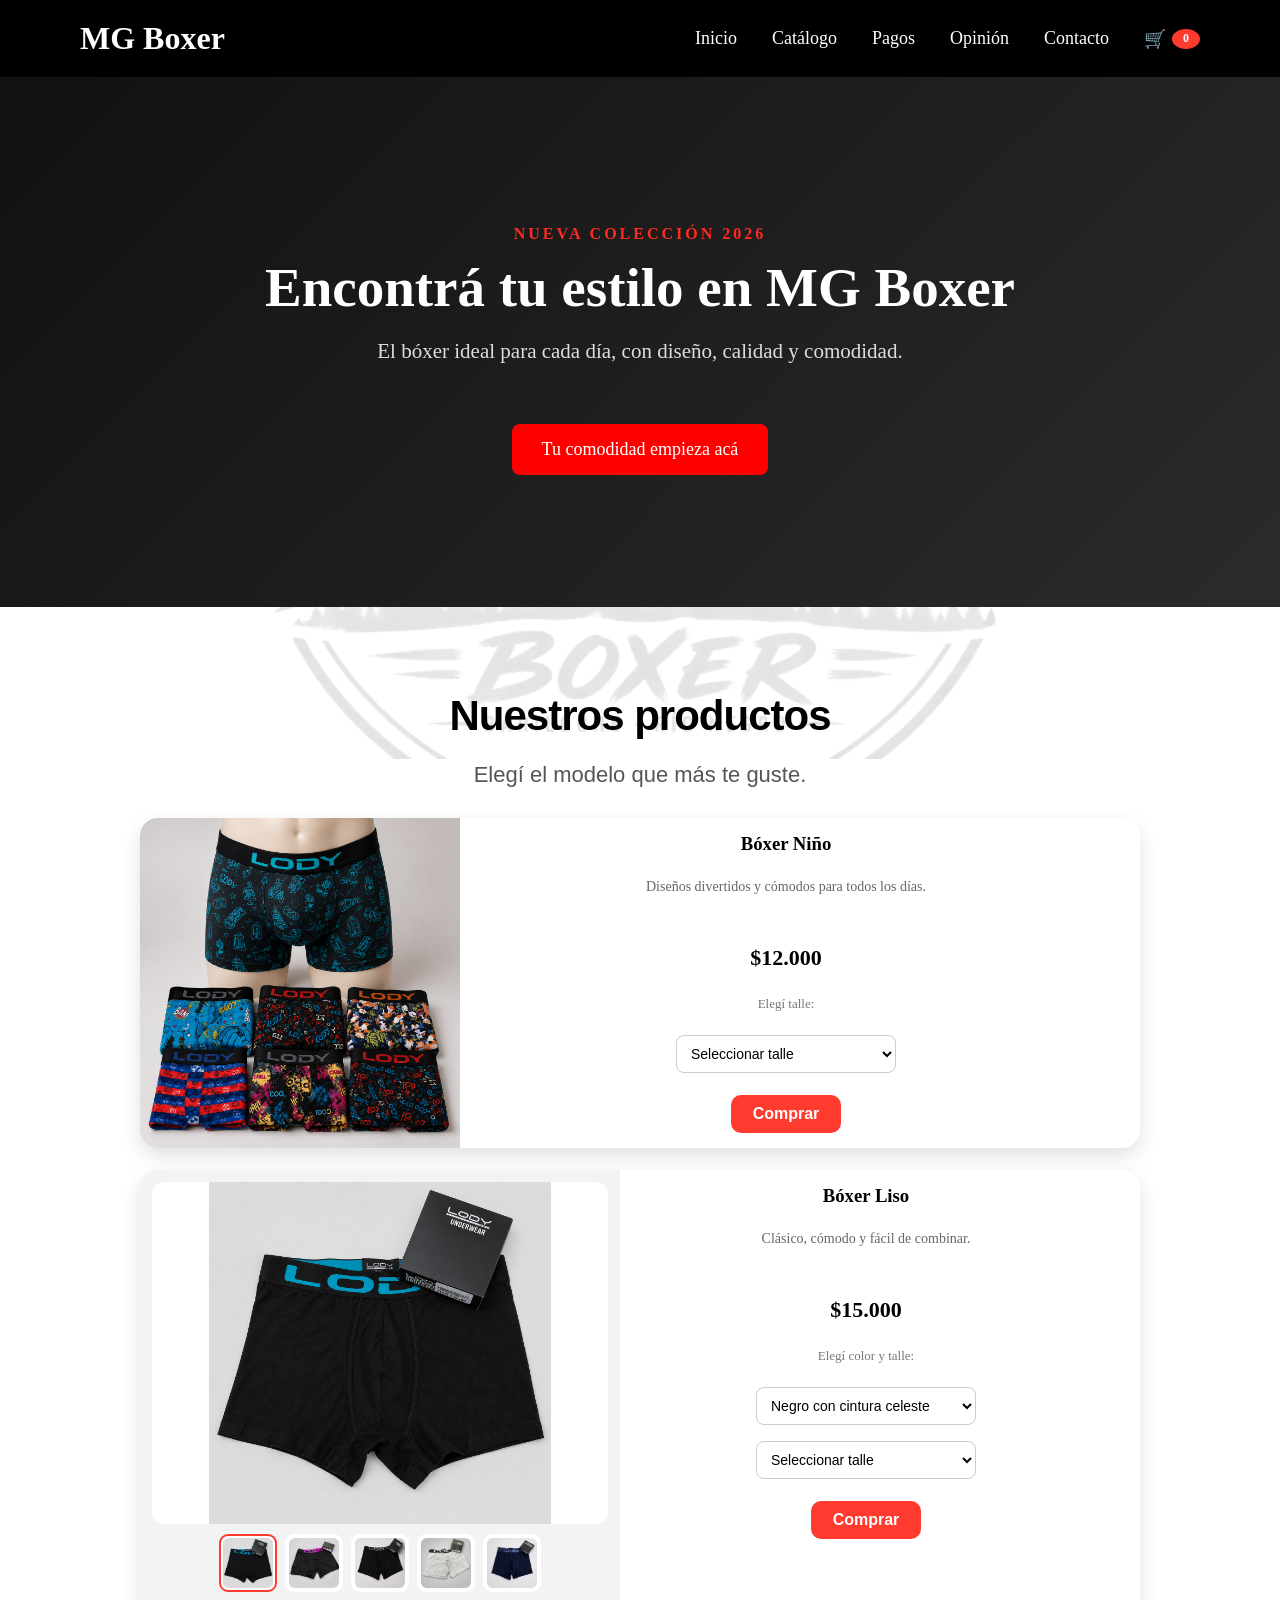
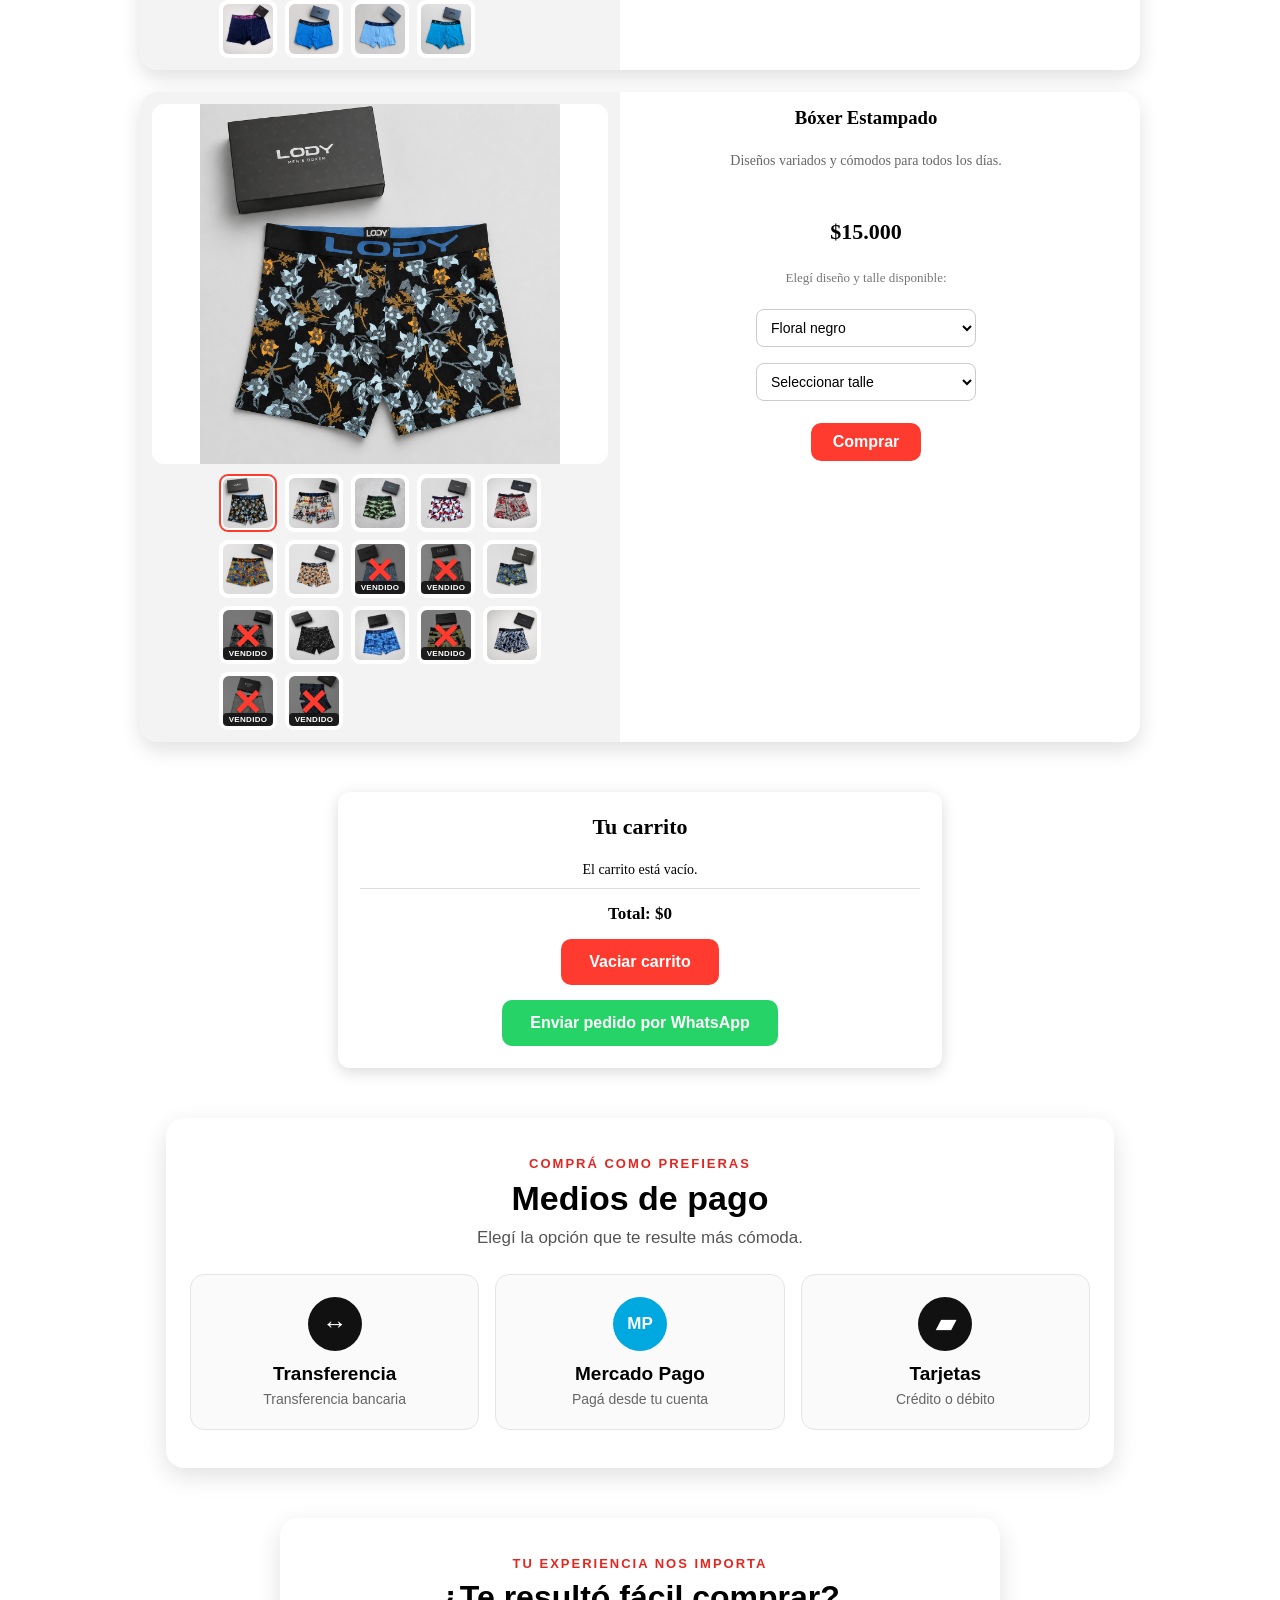
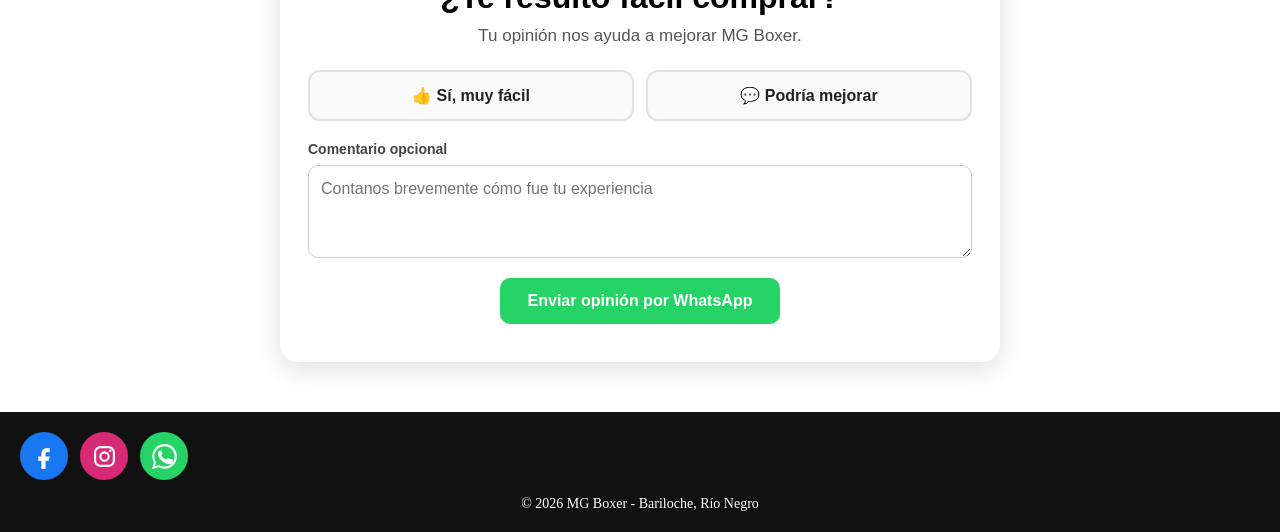
==== index.html @ 8a87666e "Mejora el carrito de compras" ====
<!DOCTYPE html>
<html lang="es">

<head>
    <meta charset="UTF-8">
    <meta name="viewport" content="width=device-width, initial-scale=1.0">
    <title>MG Boxer | Bóxers Lody en Bariloche</title>
    <meta name="description" content="Comprá bóxers Lody para hombre y niño en MG Boxer, Bariloche. Modelos lisos y estampados, talles variados y pedidos por WhatsApp.">
    <meta name="robots" content="index, follow">
    <link rel="canonical" href="https://pelusero1003.github.io/mg-boxer/">

    <meta property="og:locale" content="es_AR">
    <meta property="og:type" content="website">
    <meta property="og:title" content="MG Boxer | Bóxers Lody en Bariloche">
    <meta property="og:description" content="Bóxers Lody para hombre y niño. Modelos lisos y estampados, talles variados y pedidos por WhatsApp.">
    <meta property="og:url" content="https://pelusero1003.github.io/mg-boxer/">
    <meta property="og:image" content="https://pelusero1003.github.io/mg-boxer/imagenes/Adulto/catalogo/liso/boxer-liso-negro-celeste.png">
    <meta property="og:site_name" content="MG Boxer">

    <meta name="twitter:card" content="summary_large_image">
    <meta name="twitter:title" content="MG Boxer | Bóxers Lody en Bariloche">
    <meta name="twitter:description" content="Bóxers Lody para hombre y niño. Modelos lisos y estampados, talles variados y pedidos por WhatsApp.">
    <meta name="twitter:image" content="https://pelusero1003.github.io/mg-boxer/imagenes/Adulto/catalogo/liso/boxer-liso-negro-celeste.png">

    <script type="application/ld+json">
    {
        "@context": "https://schema.org",
        "@type": "OnlineStore",
        "name": "MG Boxer",
        "url": "https://pelusero1003.github.io/mg-boxer/",
        "description": "Venta de bóxers Lody para hombre y niño en Bariloche.",
        "image": "https://pelusero1003.github.io/mg-boxer/imagenes/Adulto/catalogo/liso/boxer-liso-negro-celeste.png",
        "telephone": "+54 294 432-2149",
        "areaServed": {
            "@type": "City",
            "name": "San Carlos de Bariloche"
        },
        "sameAs": [
            "https://www.facebook.com/profile.php?id=61555936224606",
            "https://www.instagram.com/estiloparatodosss/"
        ]
    }
    </script>
    <link rel="stylesheet" href="style.css?v=20260919-2">
</head>

<body>

    <header>

        <div class="logo">
            MG Boxer
        </div>

        <nav>
            <a href="#inicio">Inicio</a>
            <a href="#catalogo">Catálogo</a>
            <a href="#medios-pago">Pagos</a>
            <a href="#opinion">Opinión</a>
            <a href="#contacto">Contacto</a>

            <a href="#carrito" class="carrito-menu">
                🛒 <span id="contador">0</span>
            </a>
        </nav>

    </header>


    <!-- INICIO -->

    <section class="hero" id="inicio">

        <div class="hero-contenido">

            <p class="hero-etiqueta">
                NUEVA COLECCIÓN 2026
            </p>

            <h1>
                Encontrá tu estilo en MG Boxer
            </h1>

            <p class="hero-texto">
                El bóxer ideal para cada día, con diseño, calidad y comodidad.
            </p>

            <a class="boton-principal" href="#catalogo">
                Tu comodidad empieza acá
            </a>

        </div>

    </section>


    <!-- CATÁLOGO -->

    <section class="catalogo" id="catalogo">

    <h2>Nuestros productos</h2>

    <p class="catalogo-texto">
        Elegí el modelo que más te guste.
    </p>

    <div class="productos">


        <!-- BÓXER NIÑO -->

        <div class="card">

            <img
                src="imagenes/Niño/Talle 12/niño.png.png"
                alt="Bóxer Niño Lody"
            >

            <h3>Bóxer Niño</h3>

            <p class="descripcion">
                Diseños divertidos y cómodos para todos los días.
            </p>

            <p class="precio">$12.000</p>

            <p class="talles">Elegí talle:</p>                       
            

            <select id="talle-nino">
                <option value="">Seleccionar talle</option>
                <option value="12">12</option>
                <option value="14">14</option>
                <option value="16">16</option>
            </select>

            <button
                onclick="agregarProductoConTalle(
                    'Bóxer Niño',
                    12000,
                    'nino'
                )"
            >
                Comprar
            </button>

        </div>


        <!-- BÓXER LISO -->

        <div class="card card-liso">

            <div class="galeria-producto">
                <div class="miniaturas" id="miniaturas-liso">
                    <button type="button" class="miniatura activa" data-color="Negro con cintura celeste" onclick="seleccionarColorLiso('Negro con cintura celeste')">
                        <img src="imagenes/Adulto/catalogo/liso/boxer-liso-negro-celeste.png" alt="Negro con cintura celeste">
                    </button>
                    <button type="button" class="miniatura" data-color="Negro con cintura fucsia" onclick="seleccionarColorLiso('Negro con cintura fucsia')">
                        <img src="imagenes/Adulto/catalogo/liso/liso-negro-cintura-fucsia.png" alt="Negro con cintura fucsia">
                    </button>
                    <button type="button" class="miniatura" data-color="Negro con cintura gris" onclick="seleccionarColorLiso('Negro con cintura gris')">
                        <img src="imagenes/Adulto/catalogo/liso/liso-negro-cintura-gris.png" alt="Negro con cintura gris">
                    </button>
                    <button type="button" class="miniatura" data-color="Gris claro" onclick="seleccionarColorLiso('Gris claro')">
                        <img src="imagenes/Adulto/catalogo/liso/liso-gris-claro.png" alt="Gris claro">
                    </button>
                    <button type="button" class="miniatura" data-color="Azul marino" onclick="seleccionarColorLiso('Azul marino')">
                        <img src="imagenes/Adulto/catalogo/liso/liso-azul-marino.png" alt="Azul marino">
                    </button>
                    <button type="button" class="miniatura" data-color="Azul marino con cintura fucsia" onclick="seleccionarColorLiso('Azul marino con cintura fucsia')">
                        <img src="imagenes/Adulto/catalogo/liso/liso-azul-marino-cintura-fucsia.png" alt="Azul marino con cintura fucsia">
                    </button>
                    <button type="button" class="miniatura" data-color="Azul intenso" onclick="seleccionarColorLiso('Azul intenso')">
                        <img src="imagenes/Adulto/catalogo/liso/liso-azul-intenso.png" alt="Azul intenso">
                    </button>
                    <button type="button" class="miniatura" data-color="Celeste" onclick="seleccionarColorLiso('Celeste')">
                        <img src="imagenes/Adulto/catalogo/liso/liso-celeste.png" alt="Celeste">
                    </button>
                    <button type="button" class="miniatura" data-color="Turquesa" onclick="seleccionarColorLiso('Turquesa')">
                        <img src="imagenes/Adulto/catalogo/liso/liso-turquesa.png" alt="Turquesa">
                    </button>
                </div>

                <img
                    id="imagen-liso"
                    class="imagen-principal"
                    src="imagenes/Adulto/catalogo/liso/boxer-liso-negro-celeste.png"
                    alt="Bóxer liso negro con cintura celeste"
                >
            </div>

            <h3>Bóxer Liso</h3>

            <p class="descripcion">
                Clásico, cómodo y fácil de combinar.
            </p>

            <p class="precio">$15.000</p>

            <p class="talles">Elegí color y talle:</p>

            <select id="color-liso" onchange="cambiarColorLiso()">
                <option value="Negro con cintura celeste">Negro con cintura celeste</option>
                <option value="Negro con cintura fucsia">Negro con cintura fucsia</option>
                <option value="Negro con cintura gris">Negro con cintura gris</option>
                <option value="Gris claro">Gris claro</option>
                <option value="Azul marino">Azul marino</option>
                <option value="Azul marino con cintura fucsia">Azul marino con cintura fucsia</option>
                <option value="Azul intenso">Azul intenso</option>
                <option value="Celeste">Celeste</option>
                <option value="Turquesa">Turquesa</option>
            </select>

            <select id="talle-liso">
                <option value="">Seleccionar talle</option>
                <option value="S">S</option>
                <option value="M">M</option>
                <option value="L">L</option>
                <option value="XL">XL</option>
                <option value="XXL">XXL</option>
</select>

            <button
                onclick="agregarProductoLiso()"
            >
                Comprar
            </button>

        </div>


        <!-- BÓXER ESTAMPADO -->

        <div class="card card-liso card-estampado">

            <div class="galeria-producto">
                <div class="miniaturas" id="miniaturas-estampado"></div>

                <img
                    id="imagen-estampado"
                    class="imagen-principal"
                    src="imagenes/Adulto/catalogo/estampados/01-floral-negro.png"
                    alt="Bóxer estampado floral negro"
                >
            </div>

            <h3>Bóxer Estampado</h3>

            <p class="descripcion">
                Diseños variados y cómodos para todos los días.
            </p>

            <p class="precio">$15.000</p>

            <p class="talles">Elegí diseño y talle disponible:</p>

            <select id="diseno-estampado" onchange="cambiarDisenoEstampado()">
            </select>

            <select id="talle-estampado">
                <option value="">Seleccionar talle</option>
            </select>

            <p id="estado-estampado" class="estado-diseno" aria-live="polite"></p>

            <button
                id="boton-estampado"
                onclick="agregarProductoEstampado()"
            >
                Comprar
            </button>

        </div>


    </div>

</section>


    <!-- CARRITO -->

    <section class="carrito" id="carrito">

        <h2>Tu carrito</h2>

        <div id="lista-carrito">
            <p>El carrito está vacío.</p>
        </div>

        <h3>
            Total: $<span id="total">0</span>
        </h3>

        <button onclick="vaciarCarrito()">
            Vaciar carrito
        </button>

        <button
            class="btn-pedido"
            onclick="enviarWhatsApp()"
        >
            Enviar pedido por WhatsApp
        </button>

    </section>


    <!-- MEDIOS DE PAGO -->

    <section class="medios-pago" id="medios-pago">
        <p class="medios-pago-etiqueta">COMPRÁ COMO PREFIERAS</p>
        <h2>Medios de pago</h2>
        <p class="medios-pago-texto">Elegí la opción que te resulte más cómoda.</p>

        <div class="opciones-pago">
            <div class="opcion-pago">
                <span class="pago-icono" aria-hidden="true">↔</span>
                <h3>Transferencia</h3>
                <p>Transferencia bancaria</p>
            </div>

            <div class="opcion-pago">
                <span class="pago-icono pago-icono-mp" aria-hidden="true">MP</span>
                <h3>Mercado Pago</h3>
                <p>Pagá desde tu cuenta</p>
            </div>

            <div class="opcion-pago">
                <span class="pago-icono" aria-hidden="true">▰</span>
                <h3>Tarjetas</h3>
                <p>Crédito o débito</p>
            </div>
        </div>
    </section>


    <!-- OPINIÓN -->

    <section class="opinion" id="opinion">
        <p class="opinion-etiqueta">TU EXPERIENCIA NOS IMPORTA</p>
        <h2>¿Te resultó fácil comprar?</h2>
        <p class="opinion-texto">Tu opinión nos ayuda a mejorar MG Boxer.</p>

        <div class="opinion-opciones" role="radiogroup" aria-label="¿Te resultó fácil comprar?">
            <label>
                <input type="radio" name="experiencia" value="Sí, muy fácil">
                <span>👍 Sí, muy fácil</span>
            </label>
            <label>
                <input type="radio" name="experiencia" value="Podría mejorar">
                <span>💬 Podría mejorar</span>
            </label>
        </div>

        <label class="opinion-comentario" for="comentario-opinion">Comentario opcional</label>
        <textarea id="comentario-opinion" rows="3" maxlength="300" placeholder="Contanos brevemente cómo fue tu experiencia"></textarea>
        <button class="btn-opinion" onclick="enviarOpinion()">Enviar opinión por WhatsApp</button>
    </section>


    <!-- CONTACTO -->

    <footer id="contacto">

        <div class="redes-sociales">
            <a
                class="red-social facebook"
                href="https://www.facebook.com/profile.php?id=61555936224606"
                target="_blank"
                rel="noopener noreferrer"
            >
                <svg viewBox="0 0 24 24" aria-hidden="true">
                    <path d="M14 8h3V4h-3c-3 0-5 2-5 5v3H6v4h3v8h4v-8h3l1-4h-4V9c0-.7.3-1 1-1z"/>
                </svg>
                <span class="texto-oculto">Facebook</span>
            </a>

            <a
                class="red-social instagram"
                href="https://www.instagram.com/estiloparatodosss/"
                target="_blank"
                rel="noopener noreferrer"
            >
                <svg viewBox="0 0 24 24" aria-hidden="true">
                    <rect x="3" y="3" width="18" height="18" rx="5" ry="5" fill="none" stroke="currentColor" stroke-width="2"/>
                    <circle cx="12" cy="12" r="4" fill="none" stroke="currentColor" stroke-width="2"/>
                    <circle cx="17.5" cy="6.5" r="1.2"/>
                </svg>
                <span class="texto-oculto">Instagram</span>
            </a>

            <a
                class="red-social whatsapp-red"
                href="https://wa.me/542944322149?text=Hola%20quiero%20consultar%20por%20los%20boxers"
                target="_blank"
                rel="noopener noreferrer"
            >
                <svg viewBox="0 0 24 24" aria-hidden="true">
                    <path d="M20.5 3.5A11.8 11.8 0 0 0 12.1 0C5.6 0 .3 5.3.3 11.8c0 2.1.5 4.1 1.6 5.9L0 24l6.5-1.7a12 12 0 0 0 5.6 1.4c6.5 0 11.8-5.3 11.8-11.8 0-3.2-1.2-6.1-3.4-8.4zm-8.4 18.2c-1.8 0-3.6-.5-5.1-1.4l-.4-.2-3.8 1 1-3.7-.2-.4a9.8 9.8 0 1 1 8.5 4.7zm5.4-7.3c-.3-.1-1.7-.8-2-1-.3-.1-.5-.1-.7.2l-.9 1.1c-.2.2-.4.2-.7.1-1.8-.9-3-1.6-4.2-3.7-.3-.5.3-.5.9-1.7.1-.2 0-.4 0-.6l-.9-2c-.2-.5-.5-.4-.7-.4h-.6c-.2 0-.6.1-.9.4-.3.3-1.2 1.2-1.2 2.9s1.2 3.3 1.4 3.5c.2.2 2.4 3.7 5.9 5.2 2.2.9 3.1 1 4.2.8 1.3-.2 2.4-1 2.7-2 .3-1 .3-1.8.2-2-.1-.2-.3-.3-.6-.4z"/>
                </svg>
                <span class="texto-oculto">WhatsApp</span>
            </a>
        </div>

        <p>
            © 2026 MG Boxer - Bariloche, Río Negro
        </p>

    </footer>


    <div id="aviso" class="aviso" role="status" aria-live="polite">
        <span id="aviso-texto"></span>
        <a href="#carrito">Ver carrito</a>
    </div>


<script src="script.js?v=20260919-2"></script>

</body>

</html>
---- style.css ----
body {
    margin: 0;
    background-image: url("img-fondo.png");
    background-repeat: no-repeat;
    background-position: center;
    background-size: 1100px auto;
    background-attachment: fixed;
}

html{
    scroll-behavior:smooth;
}


/* HEADER */

header{
    background:#000;
    color:white;
    display:flex;
    justify-content:space-between;
    align-items:center;
    padding:20px 80px;
    position:sticky;
    top:0;
    z-index:999;
}

.logo{
    font-size:32px;
    font-weight:bold;
}

nav{
    display:flex;
    gap:35px;
    align-items:center;
}

nav a{
    color:white;
    text-decoration:none;
    font-size:18px;
    transition:.3s;
}

nav a:hover{
    color:red;
}


/* CARRITO DEL MENÚ */

.carrito-menu{
    display:flex;
    align-items:center;
    gap:6px;
}

.carrito-menu #contador{
    background:#ff3b30;
    color:white;
    min-width:20px;
    height:20px;
    padding:0 4px;
    border-radius:50%;
    display:inline-flex;
    align-items:center;
    justify-content:center;
    font-size:12px;
    font-weight:bold;
}


/* HERO */

.hero{
    min-height:450px;
    display:flex;
    justify-content:center;
    align-items:center;
    text-align:center;
    padding:40px 20px;
    background:linear-gradient(135deg, #111, #2b2b2b);
    color:white;
}

.hero-contenido{
    max-width:800px;
}

.hero-etiqueta{
    color:#ff2b20;
    font-size:16px;
    font-weight:bold;
    letter-spacing:3px;
    margin-bottom:15px;
}

.hero h1{
    font-size:55px;
    line-height:1.1;
    margin:0 0 20px;
}

.hero-texto{
    font-size:21px;
    margin-bottom:30px;
    color:#dddddd;
}

.boton-principal{
    display:inline-block;
    background:red;
    color:white;
    text-decoration:none;
    padding:15px 30px;
    border-radius:8px;
    font-size:18px;
    margin-top:30px;
    transition:.3s;
}

.boton-principal:hover{
    transform:scale(1.05);
    background:#c90000;
}


/* BOTONES GENERALES */

button{
    background:#ff3b30;
    color:white;
    border:none;
    padding:14px 28px;
    border-radius:10px;
    cursor:pointer;
    font-size:16px;
    font-weight:bold;
    transition:.3s;
}

button:hover{
    background:#d6281f;
    transform:scale(1.05);
}


/* CATÁLOGO */

.catalogo{
    padding:50px 20px 20px;
    text-align:center;
}

.catalogo h2{
    font-size:42px;
    font-family:"Segoe UI", Arial, sans-serif;
    font-weight:800;
    letter-spacing:-1px;
    margin-bottom:10px;
}

.catalogo-texto{
    font-size:22px;
    font-family:"Segoe UI", Arial, sans-serif;
    font-weight:400;
    color:#555;
    margin-bottom:10px;
}

.productos{
    display:flex;
    flex-direction:column;
    align-items:flex-start;
    gap:22px;
    max-width:1000px;
    margin:0 auto;
    padding: 20px 40px 10px;
}


/* TARJETAS */

.card{
    width:100%;
    background:white;
    border-radius:18px;
    overflow:hidden;
    text-align:center;
    box-shadow:0 8px 20px rgba(0,0,0,.12);
    transition:.35s;
    display:grid;
    grid-template-columns:320px 1fr;
    align-items:center;
    box-sizing:border-box;
    padding:0 28px 0 0;
}

.card:hover{
    transform:translateX(8px);
    box-shadow:0 15px 30px rgba(0,0,0,.25);
}

.card img{
    width:100%;
    height:100%;
    min-height:330px;
    object-fit:cover;
    object-position:center;
    display:block;
    grid-row:1 / span 7;
    transform:none;
}

.card-liso{
    grid-template-columns:480px 1fr;
}

.galeria-producto{
    height:500px;
    display:flex;
    flex-direction:column;
    gap:10px;
    padding:12px;
    box-sizing:border-box;
    background:#f3f3f3;
    grid-row:1 / span 8;
}

.card .imagen-principal{
    width:100%;
    height:370px;
    min-height:0;
    object-fit:contain;
    border-radius:12px;
    background:white;
    grid-row:auto;
    order:1;
}

.miniaturas{
    display:grid;
    grid-template-columns:repeat(5, 58px);
    justify-content:center;
    gap:8px;
    overflow:visible;
    padding:0;
    order:2;
}

.card-estampado .galeria-producto{
    height:650px;
}

.card .miniatura{
    width:58px;
    height:58px;
    min-width:58px;
    margin:0;
    padding:2px;
    border:2px solid transparent;
    border-radius:9px;
    background:white;
    overflow:hidden;
    transform:none;
    position:relative;
}

.card .miniatura:hover,
.card .miniatura.activa{
    border-color:#ff3b30;
    transform:none;
}

.card .miniatura img{
    width:100%;
    height:100%;
    min-height:0;
    object-fit:cover;
    border-radius:6px;
    grid-row:auto;
}

.card .miniatura-agotada img{
    filter:grayscale(.35) brightness(.55);
}

.card .miniatura-agotada::before{
    content:"×";
    position:absolute;
    inset:0;
    z-index:2;
    display:flex;
    align-items:center;
    justify-content:center;
    color:#ff3b30;
    font-family:Arial, sans-serif;
    font-size:46px;
    font-weight:900;
    line-height:1;
    text-shadow:0 1px 2px rgba(0,0,0,.35);
}

.card .miniatura-agotada::after{
    content:"VENDIDO";
    position:absolute;
    z-index:3;
    left:2px;
    right:2px;
    bottom:2px;
    padding:2px 1px;
    border-radius:4px;
    background:rgba(17,17,17,.88);
    color:white;
    font-family:"Segoe UI", Arial, sans-serif;
    font-size:8px;
    font-weight:800;
    letter-spacing:.3px;
}

.card h3{
    margin:15px 10px 10px;
}

.descripcion{
    font-size:14px;
    color:#666;
    padding:0 15px;
    min-height:40px;
}

.precio{
    font-size:22px;
    font-weight:bold;
    margin:12px 0;
}

.talles{
    font-size:13px;
    color:#777;
    margin-bottom:15px;
}


/* SELECTORES */

.card select{
    display:block;
    width:90%;
    max-width:220px;
    margin:8px auto;
    padding:9px 10px;
    border:1px solid #ccc;
    border-radius:8px;
    background:white;
    font-size:14px;
    cursor:pointer;
}

.card button{
    display:block;
    margin:14px auto 5px;
    padding:10px 22px;
}


/* CARRITO */

.carrito{
    width:280px;
    max-width:85%;
    margin:20px auto 50px;
    padding:22px;
    background:white;
    border-radius:12px;
    box-shadow:0 4px 15px rgba(0,0,0,.15);
    text-align:center;
}

.carrito h2{
    font-size:22px;
    margin:0 0 12px;
}

.carrito h3{
    font-size:17px;
    margin:15px 0;
}

#lista-carrito p{
    font-size:14px;
    border-bottom:1px solid #ddd;
    padding:10px 8px;
    margin:0;
}

.btn-pedido{
    display:block;
    margin:15px auto 0;
    background:#25D366;
    color:white;
}

.btn-pedido:hover{
    background:#1ebe5d;
}

.carrito{
    width:560px;
}

.fila-carrito{
    display:flex;
    justify-content:space-between;
    align-items:center;
    gap:18px;
    padding:14px 4px;
    border-bottom:1px solid #e3e3e3;
    text-align:left;
}

.producto-carrito-info{
    display:flex;
    flex:1;
    flex-direction:column;
    gap:4px;
    min-width:0;
    font-size:13px;
    color:#555;
}

.producto-carrito-info strong{
    color:#111;
    font-size:15px;
}

.subtotal-carrito{
    color:#111;
    font-weight:800;
}

.controles-carrito{
    display:flex;
    align-items:center;
    gap:7px;
    flex:none;
}

.controles-carrito .boton-cantidad{
    width:32px;
    height:32px;
    margin:0;
    padding:0;
    border-radius:50%;
    font-size:18px;
}

.numero-cantidad{
    min-width:22px;
    text-align:center;
}

.controles-carrito .boton-eliminar{
    margin:0 0 0 5px;
    padding:7px 10px;
    background:#f1f1f1;
    color:#b51f19;
    font-size:12px;
}

.controles-carrito .boton-eliminar:hover{
    background:#ffe5e3;
}


/* AVISO AL AGREGAR */

.aviso{
    position:fixed;
    left:50%;
    bottom:24px;
    transform:translate(-50%, 30px);
    z-index:1000;
    display:flex;
    align-items:center;
    gap:16px;
    max-width:90%;
    padding:12px 18px;
    border-radius:10px;
    background:#111;
    color:white;
    box-shadow:0 8px 24px rgba(0,0,0,.35);
    opacity:0;
    pointer-events:none;
    transition:opacity .25s, transform .25s;
}

.aviso.visible{
    opacity:1;
    transform:translate(-50%, 0);
    pointer-events:auto;
}

.aviso a{
    color:#ff6b61;
    font-weight:bold;
    text-decoration:none;
    white-space:nowrap;
}

.carrito-menu #contador.salto{
    animation:salto .4s;
}

@keyframes salto{
    40%{ transform:scale(1.5); }
}

@media (prefers-reduced-motion: reduce){
    .aviso,
    .carrito-menu #contador.salto{
        transition:none;
        animation:none;
    }
}

.estado-diseno{
    display:none;
    width:90%;
    max-width:270px;
    margin:10px auto 0;
    color:#7a5600;
    font-family:"Segoe UI", Arial, sans-serif;
    font-size:14px;
    font-weight:700;
}

.estado-diseno.visible{
    display:block;
}

.card .btn-encargo{
    border:2px solid #c79300;
    background:white;
    color:#9a7000;
}

.card .btn-encargo:hover{
    background:#fff7d6;
    color:#765500;
}


/* MEDIOS DE PAGO */

.medios-pago{
    max-width:900px;
    margin:20px auto 50px;
    padding:38px 24px;
    text-align:center;
    background:white;
    border-radius:18px;
    box-shadow:0 8px 24px rgba(0,0,0,.12);
}

.medios-pago-etiqueta{
    margin:0 0 8px;
    color:#e32620;
    font-family:"Segoe UI", Arial, sans-serif;
    font-size:13px;
    font-weight:800;
    letter-spacing:2px;
}

.medios-pago h2{
    margin:0;
    font-family:"Segoe UI", Arial, sans-serif;
    font-size:34px;
}

.medios-pago-texto{
    margin:10px 0 26px;
    color:#555;
    font-family:"Segoe UI", Arial, sans-serif;
    font-size:17px;
}

.opciones-pago{
    display:grid;
    grid-template-columns:repeat(3, 1fr);
    gap:16px;
}

.opcion-pago{
    padding:22px 14px;
    border:1px solid #e5e5e5;
    border-radius:14px;
    background:#fafafa;
}

.pago-icono{
    width:54px;
    height:54px;
    margin:0 auto 12px;
    display:flex;
    align-items:center;
    justify-content:center;
    border-radius:50%;
    background:#111;
    color:white;
    font-family:"Segoe UI", Arial, sans-serif;
    font-size:25px;
    font-weight:800;
}

.pago-icono-mp{
    background:#00a8e0;
    font-size:17px;
}

.opcion-pago h3{
    margin:0 0 6px;
    font-family:"Segoe UI", Arial, sans-serif;
    font-size:19px;
}

.opcion-pago p{
    margin:0;
    color:#666;
    font-family:"Segoe UI", Arial, sans-serif;
    font-size:14px;
}


/* OPINIÓN */

.opinion{
    max-width:720px;
    margin:20px auto 50px;
    padding:38px 28px;
    box-sizing:border-box;
    text-align:center;
    background:white;
    border-radius:18px;
    box-shadow:0 8px 24px rgba(0,0,0,.12);
}

.opinion-etiqueta{
    margin:0 0 8px;
    color:#e32620;
    font-family:"Segoe UI", Arial, sans-serif;
    font-size:13px;
    font-weight:800;
    letter-spacing:2px;
}

.opinion h2{
    margin:0;
    font-family:"Segoe UI", Arial, sans-serif;
    font-size:32px;
}

.opinion-texto{
    margin:10px 0 24px;
    color:#555;
    font-family:"Segoe UI", Arial, sans-serif;
    font-size:17px;
}

.opinion-opciones{
    display:grid;
    grid-template-columns:1fr 1fr;
    gap:12px;
    margin-bottom:20px;
}

.opinion-opciones label{
    cursor:pointer;
}

.opinion-opciones input{
    position:absolute;
    opacity:0;
    pointer-events:none;
}

.opinion-opciones span{
    display:block;
    padding:14px 12px;
    border:2px solid #e2e2e2;
    border-radius:12px;
    background:#fafafa;
    color:#222;
    font-family:"Segoe UI", Arial, sans-serif;
    font-size:16px;
    font-weight:700;
    transition:.2s;
}

.opinion-opciones input:focus-visible + span,
.opinion-opciones input:checked + span{
    border-color:#ff3b30;
    background:#fff1f0;
    color:#b71c1c;
}

.opinion-comentario{
    display:block;
    margin-bottom:8px;
    text-align:left;
    color:#444;
    font-family:"Segoe UI", Arial, sans-serif;
    font-size:14px;
    font-weight:700;
}

.opinion textarea{
    width:100%;
    padding:12px;
    box-sizing:border-box;
    resize:vertical;
    border:1px solid #ccc;
    border-radius:10px;
    font:16px/1.4 "Segoe UI", Arial, sans-serif;
}

.btn-opinion{
    margin-top:16px;
    background:#25D366;
}

.btn-opinion:hover{
    background:#1ebe5d;
}


/* FOOTER */

footer{
    background:#111;
    color:white;
    text-align:center;
    padding:20px;
    margin-top:30px;
}

.redes-sociales{
    display:flex;
    justify-content:flex-start;
    gap:12px;
    margin-bottom:16px;
}

.red-social{
    width:48px;
    height:48px;
    display:inline-flex;
    align-items:center;
    justify-content:center;
    border-radius:50%;
    color:white;
    text-decoration:none;
    transition:.3s;
}

.red-social svg{
    width:25px;
    height:25px;
    fill:currentColor;
}

.red-social:hover{
    transform:translateY(-3px);
}

.facebook{
    background:#1877f2;
}

.instagram{
    background:#d62976;
}

.whatsapp-red{
    background:#25D366;
}

.texto-oculto{
    position:absolute;
    width:1px;
    height:1px;
    padding:0;
    margin:-1px;
    overflow:hidden;
    clip:rect(0, 0, 0, 0);
    white-space:nowrap;
    border:0;
}

footer p{
    margin:0;
    font-size:14px;
}


/* CELULAR */

@media(max-width:700px){

    header{
        padding:15px 20px;
        flex-direction:column;
        gap:15px;
    }

    .logo{
        font-size:28px;
    }

    nav{
        gap:15px;
        flex-wrap:wrap;
        justify-content:center;
    }

    nav a{
        font-size:14px;
    }

    .hero{
        min-height:380px;
    }

    .hero h1{
        font-size:38px;
    }

    .hero-texto{
        font-size:18px;
    }

    .productos{
        padding:25px 15px;
        align-items:center;
    }

    .card{
        width:100%;
        max-width:300px;
        display:block;
        padding:0 0 18px;
    }

    .card:hover{
        transform:translateY(-6px);
    }

    .card img{
        height:280px;
        min-height:0;
    }

    .galeria-producto{
        height:auto;
        padding:10px;
    }

    .card-estampado .galeria-producto{
        height:auto;
    }

    .card .imagen-principal{
        height:260px;
    }

    .miniaturas{
        grid-template-columns:repeat(5, 45px);
        gap:6px;
    }

    .card .miniatura{
        width:43px;
        height:43px;
        min-width:43px;
    }

    .card .miniatura img{
        height:100%;
    }

    .medios-pago{
        max-width:82%;
        padding:30px 20px;
    }

    .opciones-pago{
        grid-template-columns:1fr;
    }

    .opinion{
        max-width:88%;
        padding:30px 20px;
    }

    .opinion-opciones{
        grid-template-columns:1fr;
    }

    .carrito{
        width:auto;
        max-width:82%;
    }

    .fila-carrito{
        align-items:flex-start;
        flex-direction:column;
    }

    .controles-carrito{
        width:100%;
        justify-content:flex-end;
    }
}
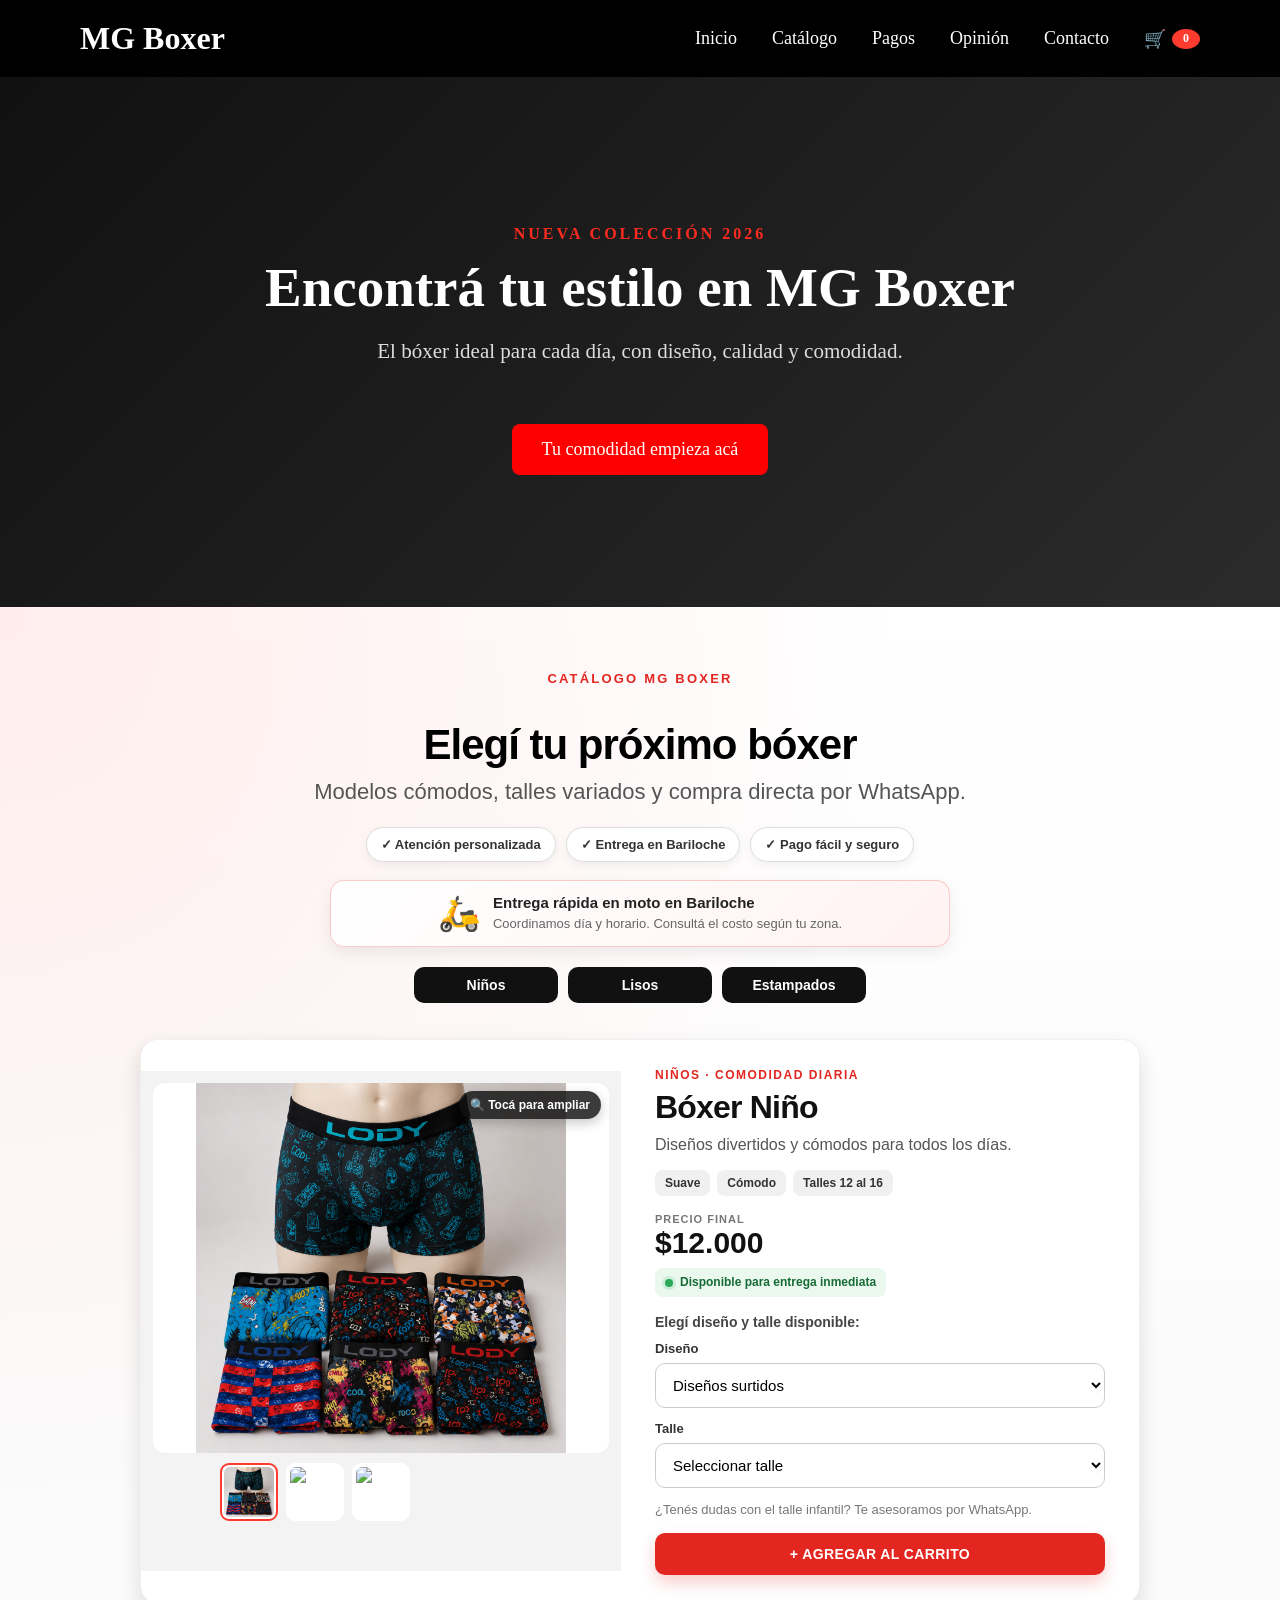
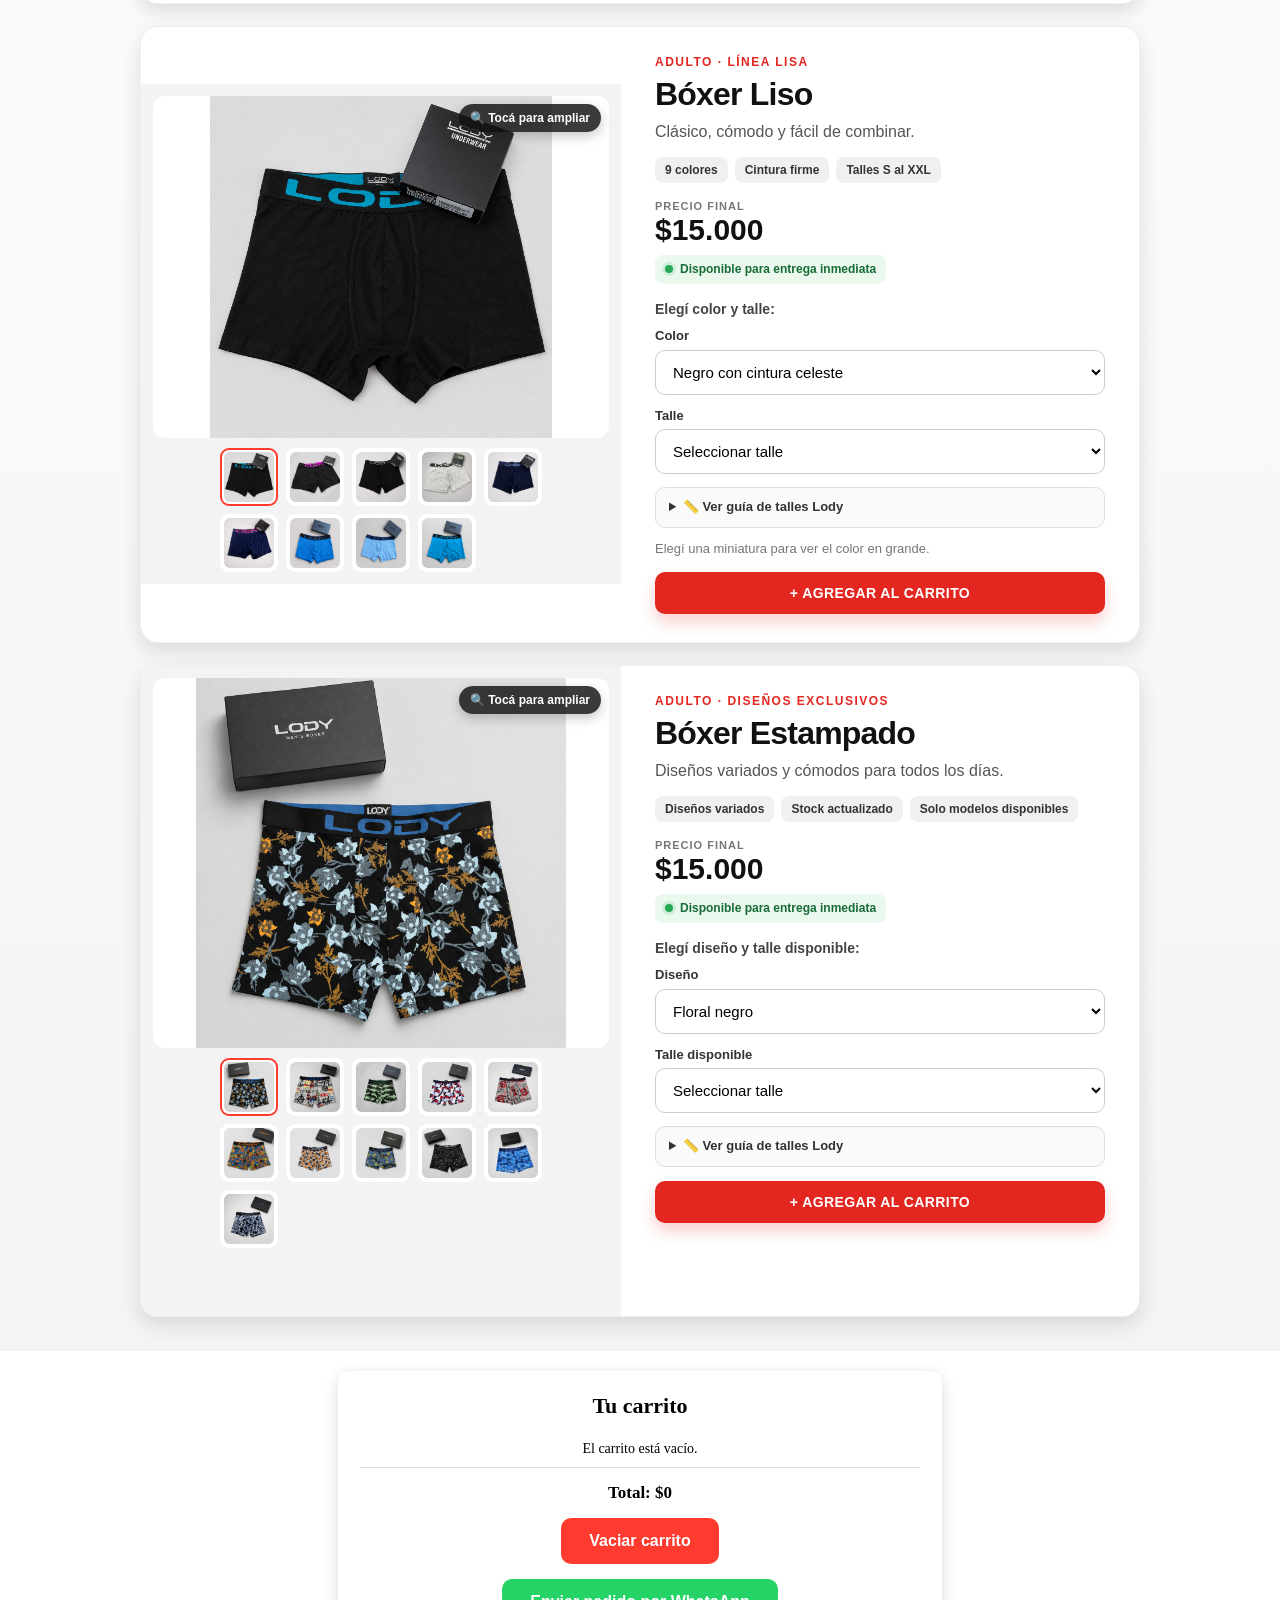
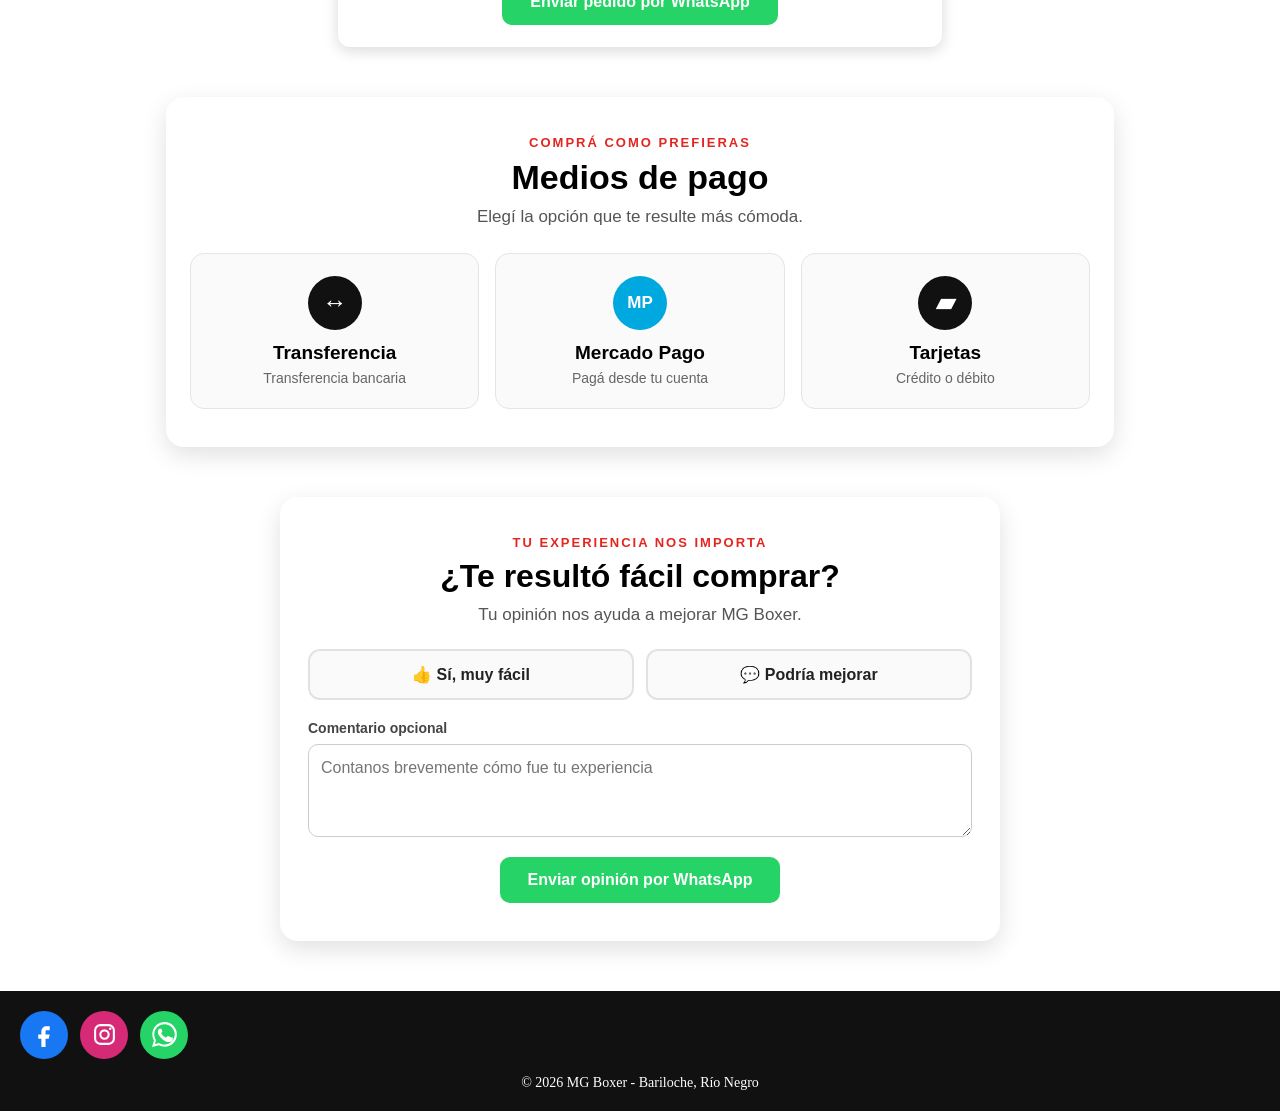
==== commit 64391e14: "Mejora catálogo, stock y experiencia de compra" ====
--- a/index.html
+++ b/index.html
@@ -37,11 +37,11 @@
         },
         "sameAs": [
             "https://www.facebook.com/profile.php?id=61555936224606",
-            "https://www.instagram.com/estiloparatodosss/"
+            "https://www.instagram.com/mgboxerbariloche/"
         ]
     }
     </script>
-    <link rel="stylesheet" href="style.css?v=20260919-2">
+    <link rel="stylesheet" href="style.css?v=20260928-5">
 </head>
 
 <body>
@@ -96,187 +96,216 @@
 
     <!-- CATÁLOGO -->
 
-    <section class="catalogo" id="catalogo">
-
-    <h2>Nuestros productos</h2>
-
-    <p class="catalogo-texto">
-        Elegí el modelo que más te guste.
-    </p>
-
-    <div class="productos">
-
-
-        <!-- BÓXER NIÑO -->
-
-        <div class="card">
-
-            <img
-                src="imagenes/Niño/Talle 12/niño.png.png"
-                alt="Bóxer Niño Lody"
-            >
-
-            <h3>Bóxer Niño</h3>
-
-            <p class="descripcion">
-                Diseños divertidos y cómodos para todos los días.
-            </p>
-
-            <p class="precio">$12.000</p>
-
-            <p class="talles">Elegí talle:</p>                       
-            
-
-            <select id="talle-nino">
-                <option value="">Seleccionar talle</option>
-                <option value="12">12</option>
-                <option value="14">14</option>
-                <option value="16">16</option>
-            </select>
-
-            <button
-                onclick="agregarProductoConTalle(
-                    'Bóxer Niño',
-                    12000,
-                    'nino'
-                )"
-            >
-                Comprar
-            </button>
-
-        </div>
-
-
-        <!-- BÓXER LISO -->
-
-        <div class="card card-liso">
-
-            <div class="galeria-producto">
-                <div class="miniaturas" id="miniaturas-liso">
-                    <button type="button" class="miniatura activa" data-color="Negro con cintura celeste" onclick="seleccionarColorLiso('Negro con cintura celeste')">
-                        <img src="imagenes/Adulto/catalogo/liso/boxer-liso-negro-celeste.png" alt="Negro con cintura celeste">
+    <section class="catalogo" id="catalogo">
+
+        <p class="catalogo-etiqueta">CATÁLOGO MG BOXER</p>
+        <h2>Elegí tu próximo bóxer</h2>
+        <p class="catalogo-texto">Modelos cómodos, talles variados y compra directa por WhatsApp.</p>
+
+        <div class="catalogo-beneficios" aria-label="Beneficios de compra">
+            <span>✓ Atención personalizada</span>
+            <span>✓ Entrega en Bariloche</span>
+            <span>✓ Pago fácil y seguro</span>
+        </div>
+
+        <div class="entrega-moto" aria-label="Entrega rápida en moto">
+            <span class="entrega-moto-icono" aria-hidden="true">🛵</span>
+            <div>
+                <strong>Entrega rápida en moto en Bariloche</strong>
+                <p>Coordinamos día y horario. Consultá el costo según tu zona.</p>
+            </div>
+        </div>
+
+        <nav class="filtros-catalogo" aria-label="Ir a una categoría">
+            <a href="#boxer-nino">Niños</a>
+            <a href="#boxer-liso">Lisos</a>
+            <a href="#boxer-estampado">Estampados</a>
+        </nav>
+
+        <div class="productos">
+
+            <!-- BÓXER NIÑO -->
+            <article class="card card-liso card-nino" id="boxer-nino">
+                <div class="galeria-producto">
+                    <div class="miniaturas miniaturas-nino" id="miniaturas-nino">
+                        <button type="button" class="miniatura activa" data-diseno="Diseños surtidos" onclick="seleccionarDisenoNino('Diseños surtidos')"><img src="imagenes/Niño/Talle 12/niño.png.png" alt="Diseños surtidos"></button>
+                        <button type="button" class="miniatura" data-diseno="Camuflado azul" onclick="seleccionarDisenoNino('Camuflado azul')"><img src="imagenes/Niño/boxer-nino-camuflado-azul.png" alt="Camuflado azul"></button>
+                        <button type="button" class="miniatura" data-diseno="Rayado celeste" onclick="seleccionarDisenoNino('Rayado celeste')"><img src="imagenes/Niño/boxer-nino-rayado-celeste.png" alt="Rayado celeste"></button>
+                    </div>
+                    <img id="imagen-nino" class="imagen-principal imagen-ampliable" src="imagenes/Niño/Talle 12/niño.png.png" alt="Bóxer niño diseños surtidos" role="button" tabindex="0" aria-label="Ampliar imagen del bóxer para niño" onclick="abrirImagen(this)" onkeydown="manejarTeclaImagen(event, this)">
+                    <span class="pista-ampliar">🔍 Tocá para ampliar</span>
+                </div>
+
+                <div class="producto-info">
+                    <p class="producto-categoria">NIÑOS · COMODIDAD DIARIA</p>
+                    <h3>Bóxer Niño</h3>
+                    <p class="descripcion">Diseños divertidos y cómodos para todos los días.</p>
+
+                    <div class="producto-destacados">
+                        <span>Suave</span>
+                        <span>Cómodo</span>
+                        <span>Talles 12 al 16</span>
+                    </div>
+
+                    <p class="precio"><small>Precio final</small>$12.000</p>
+                    <p class="disponibilidad"><span aria-hidden="true"></span> Disponible para entrega inmediata</p>
+                    <p class="talles">Elegí diseño y talle disponible:</p>
+
+                    <label class="selector-label" for="diseno-nino">Diseño</label>
+                    <select id="diseno-nino" onchange="cambiarDisenoNino()">
+                        <option value="Diseños surtidos">Diseños surtidos</option>
+                        <option value="Camuflado azul">Camuflado azul</option>
+                        <option value="Rayado celeste">Rayado celeste</option>
+                    </select>
+
+                    <label class="selector-label" for="talle-nino">Talle</label>
+                    <select id="talle-nino">
+                        <option value="">Seleccionar talle</option>
+                        <option value="12">12</option>
+                        <option value="14">14</option>
+                        <option value="16">16</option>
+                    </select>
+
+                    <p class="ayuda-talle">¿Tenés dudas con el talle infantil? Te asesoramos por WhatsApp.</p>
+                    <button class="btn-agregar" onclick="agregarProductoNino()">
+                        + AGREGAR AL CARRITO
                     </button>
-                    <button type="button" class="miniatura" data-color="Negro con cintura fucsia" onclick="seleccionarColorLiso('Negro con cintura fucsia')">
-                        <img src="imagenes/Adulto/catalogo/liso/liso-negro-cintura-fucsia.png" alt="Negro con cintura fucsia">
-                    </button>
-                    <button type="button" class="miniatura" data-color="Negro con cintura gris" onclick="seleccionarColorLiso('Negro con cintura gris')">
-                        <img src="imagenes/Adulto/catalogo/liso/liso-negro-cintura-gris.png" alt="Negro con cintura gris">
-                    </button>
-                    <button type="button" class="miniatura" data-color="Gris claro" onclick="seleccionarColorLiso('Gris claro')">
-                        <img src="imagenes/Adulto/catalogo/liso/liso-gris-claro.png" alt="Gris claro">
-                    </button>
-                    <button type="button" class="miniatura" data-color="Azul marino" onclick="seleccionarColorLiso('Azul marino')">
-                        <img src="imagenes/Adulto/catalogo/liso/liso-azul-marino.png" alt="Azul marino">
-                    </button>
-                    <button type="button" class="miniatura" data-color="Azul marino con cintura fucsia" onclick="seleccionarColorLiso('Azul marino con cintura fucsia')">
-                        <img src="imagenes/Adulto/catalogo/liso/liso-azul-marino-cintura-fucsia.png" alt="Azul marino con cintura fucsia">
-                    </button>
-                    <button type="button" class="miniatura" data-color="Azul intenso" onclick="seleccionarColorLiso('Azul intenso')">
-                        <img src="imagenes/Adulto/catalogo/liso/liso-azul-intenso.png" alt="Azul intenso">
-                    </button>
-                    <button type="button" class="miniatura" data-color="Celeste" onclick="seleccionarColorLiso('Celeste')">
-                        <img src="imagenes/Adulto/catalogo/liso/liso-celeste.png" alt="Celeste">
-                    </button>
-                    <button type="button" class="miniatura" data-color="Turquesa" onclick="seleccionarColorLiso('Turquesa')">
-                        <img src="imagenes/Adulto/catalogo/liso/liso-turquesa.png" alt="Turquesa">
-                    </button>
-                </div>
-
-                <img
-                    id="imagen-liso"
-                    class="imagen-principal"
-                    src="imagenes/Adulto/catalogo/liso/boxer-liso-negro-celeste.png"
-                    alt="Bóxer liso negro con cintura celeste"
-                >
-            </div>
-
-            <h3>Bóxer Liso</h3>
-
-            <p class="descripcion">
-                Clásico, cómodo y fácil de combinar.
-            </p>
-
-            <p class="precio">$15.000</p>
-
-            <p class="talles">Elegí color y talle:</p>
-
-            <select id="color-liso" onchange="cambiarColorLiso()">
-                <option value="Negro con cintura celeste">Negro con cintura celeste</option>
-                <option value="Negro con cintura fucsia">Negro con cintura fucsia</option>
-                <option value="Negro con cintura gris">Negro con cintura gris</option>
-                <option value="Gris claro">Gris claro</option>
-                <option value="Azul marino">Azul marino</option>
-                <option value="Azul marino con cintura fucsia">Azul marino con cintura fucsia</option>
-                <option value="Azul intenso">Azul intenso</option>
-                <option value="Celeste">Celeste</option>
-                <option value="Turquesa">Turquesa</option>
-            </select>
-
-            <select id="talle-liso">
-                <option value="">Seleccionar talle</option>
-                <option value="S">S</option>
-                <option value="M">M</option>
-                <option value="L">L</option>
-                <option value="XL">XL</option>
-                <option value="XXL">XXL</option>
-</select>
-
-            <button
-                onclick="agregarProductoLiso()"
-            >
-                Comprar
-            </button>
-
-        </div>
-
-
-        <!-- BÓXER ESTAMPADO -->
-
-        <div class="card card-liso card-estampado">
-
-            <div class="galeria-producto">
-                <div class="miniaturas" id="miniaturas-estampado"></div>
-
-                <img
-                    id="imagen-estampado"
-                    class="imagen-principal"
-                    src="imagenes/Adulto/catalogo/estampados/01-floral-negro.png"
-                    alt="Bóxer estampado floral negro"
-                >
-            </div>
-
-            <h3>Bóxer Estampado</h3>
-
-            <p class="descripcion">
-                Diseños variados y cómodos para todos los días.
-            </p>
-
-            <p class="precio">$15.000</p>
-
-            <p class="talles">Elegí diseño y talle disponible:</p>
-
-            <select id="diseno-estampado" onchange="cambiarDisenoEstampado()">
-            </select>
-
-            <select id="talle-estampado">
-                <option value="">Seleccionar talle</option>
-            </select>
-
-            <p id="estado-estampado" class="estado-diseno" aria-live="polite"></p>
-
-            <button
-                id="boton-estampado"
-                onclick="agregarProductoEstampado()"
-            >
-                Comprar
-            </button>
-
-        </div>
-
-
-    </div>
-
-</section>
+                </div>
+            </article>
+
+            <!-- BÓXER LISO -->
+            <article class="card card-liso" id="boxer-liso">
+                <div class="galeria-producto">
+                    <div class="miniaturas" id="miniaturas-liso">
+                        <button type="button" class="miniatura activa" data-color="Negro con cintura celeste" onclick="seleccionarColorLiso('Negro con cintura celeste')"><img src="imagenes/Adulto/catalogo/liso/boxer-liso-negro-celeste.png" alt="Negro con cintura celeste"></button>
+                        <button type="button" class="miniatura" data-color="Negro con cintura fucsia" onclick="seleccionarColorLiso('Negro con cintura fucsia')"><img src="imagenes/Adulto/catalogo/liso/liso-negro-cintura-fucsia.png" alt="Negro con cintura fucsia"></button>
+                        <button type="button" class="miniatura" data-color="Negro con cintura gris" onclick="seleccionarColorLiso('Negro con cintura gris')"><img src="imagenes/Adulto/catalogo/liso/liso-negro-cintura-gris.png" alt="Negro con cintura gris"></button>
+                        <button type="button" class="miniatura" data-color="Gris claro" onclick="seleccionarColorLiso('Gris claro')"><img src="imagenes/Adulto/catalogo/liso/liso-gris-claro.png" alt="Gris claro"></button>
+                        <button type="button" class="miniatura" data-color="Azul marino" onclick="seleccionarColorLiso('Azul marino')"><img src="imagenes/Adulto/catalogo/liso/liso-azul-marino.png" alt="Azul marino"></button>
+                        <button type="button" class="miniatura" data-color="Azul marino con cintura fucsia" onclick="seleccionarColorLiso('Azul marino con cintura fucsia')"><img src="imagenes/Adulto/catalogo/liso/liso-azul-marino-cintura-fucsia.png" alt="Azul marino con cintura fucsia"></button>
+                        <button type="button" class="miniatura" data-color="Azul intenso" onclick="seleccionarColorLiso('Azul intenso')"><img src="imagenes/Adulto/catalogo/liso/liso-azul-intenso.png" alt="Azul intenso"></button>
+                        <button type="button" class="miniatura" data-color="Celeste" onclick="seleccionarColorLiso('Celeste')"><img src="imagenes/Adulto/catalogo/liso/liso-celeste.png" alt="Celeste"></button>
+                        <button type="button" class="miniatura" data-color="Turquesa" onclick="seleccionarColorLiso('Turquesa')"><img src="imagenes/Adulto/catalogo/liso/liso-turquesa.png" alt="Turquesa"></button>
+                    </div>
+
+                    <img id="imagen-liso" class="imagen-principal imagen-ampliable" src="imagenes/Adulto/catalogo/liso/boxer-liso-negro-celeste.png" alt="Bóxer liso negro con cintura celeste" role="button" tabindex="0" aria-label="Ampliar imagen del bóxer liso" onclick="abrirImagen(this)" onkeydown="manejarTeclaImagen(event, this)">
+                    <span class="pista-ampliar">🔍 Tocá para ampliar</span>
+                </div>
+
+                <div class="producto-info">
+                    <p class="producto-categoria">ADULTO · LÍNEA LISA</p>
+                    <h3>Bóxer Liso</h3>
+                    <p class="descripcion">Clásico, cómodo y fácil de combinar.</p>
+
+                    <div class="producto-destacados">
+                        <span>9 colores</span>
+                        <span>Cintura firme</span>
+                        <span>Talles S al XXL</span>
+                    </div>
+
+                    <p class="precio"><small>Precio final</small>$15.000</p>
+                    <p class="disponibilidad"><span aria-hidden="true"></span> Disponible para entrega inmediata</p>
+                    <p class="talles">Elegí color y talle:</p>
+
+                    <label class="selector-label" for="color-liso">Color</label>
+                    <select id="color-liso" onchange="cambiarColorLiso()">
+                        <option value="Negro con cintura celeste">Negro con cintura celeste</option>
+                        <option value="Negro con cintura fucsia">Negro con cintura fucsia</option>
+                        <option value="Negro con cintura gris">Negro con cintura gris</option>
+                        <option value="Gris claro">Gris claro</option>
+                        <option value="Azul marino">Azul marino</option>
+                        <option value="Azul marino con cintura fucsia">Azul marino con cintura fucsia</option>
+                        <option value="Azul intenso">Azul intenso</option>
+                        <option value="Celeste">Celeste</option>
+                        <option value="Turquesa">Turquesa</option>
+                    </select>
+
+                    <label class="selector-label" for="talle-liso">Talle</label>
+                    <select id="talle-liso">
+                        <option value="">Seleccionar talle</option>
+                        <option value="S">S</option>
+                        <option value="M">M</option>
+                        <option value="L">L</option>
+                        <option value="XL">XL</option>
+                        <option value="XXL">XXL</option>
+                    </select>
+
+                    <details class="guia-talles">
+                        <summary>📏 Ver guía de talles Lody</summary>
+                        <div class="guia-talles-contenido">
+                            <p>Medí la cintura del bóxer apoyado, de lado a lado y sin estirar.</p>
+                            <div class="tabla-talles" role="table" aria-label="Guía de talles Lody para hombre">
+                                <span role="columnheader">Talle</span><span role="columnheader">Media cintura</span>
+                                <strong role="cell">S</strong><span role="cell">35,5 cm</span>
+                                <strong role="cell">M</strong><span role="cell">37,5 cm</span>
+                                <strong role="cell">L</strong><span role="cell">39,5 cm</span>
+                                <strong role="cell">XL</strong><span role="cell">41,5 cm</span>
+                                <strong role="cell">XXL</strong><span role="cell">42,5 cm</span>
+                            </div>
+                            <small>Medidas oficiales de la guía Lody Men.</small>
+                        </div>
+                    </details>
+
+                    <p class="ayuda-talle">Elegí una miniatura para ver el color en grande.</p>
+                    <button class="btn-agregar" onclick="agregarProductoLiso()">+ AGREGAR AL CARRITO</button>
+                </div>
+            </article>
+
+            <!-- BÓXER ESTAMPADO -->
+            <article class="card card-liso card-estampado" id="boxer-estampado">
+                <div class="galeria-producto">
+                    <div class="miniaturas" id="miniaturas-estampado"></div>
+                    <img id="imagen-estampado" class="imagen-principal imagen-ampliable" src="imagenes/Adulto/catalogo/estampados/01-floral-negro.png" alt="Bóxer estampado floral negro" role="button" tabindex="0" aria-label="Ampliar imagen del bóxer estampado" onclick="abrirImagen(this)" onkeydown="manejarTeclaImagen(event, this)">
+                    <span class="pista-ampliar">🔍 Tocá para ampliar</span>
+                </div>
+
+                <div class="producto-info">
+                    <p class="producto-categoria">ADULTO · DISEÑOS EXCLUSIVOS</p>
+                    <h3>Bóxer Estampado</h3>
+                    <p class="descripcion">Diseños variados y cómodos para todos los días.</p>
+
+                    <div class="producto-destacados">
+                        <span>Diseños variados</span>
+                        <span>Stock actualizado</span>
+                        <span>Solo modelos disponibles</span>
+                    </div>
+
+                    <p class="precio"><small>Precio final</small>$15.000</p>
+                    <p class="disponibilidad"><span aria-hidden="true"></span> Disponible para entrega inmediata</p>
+                    <p class="talles">Elegí diseño y talle disponible:</p>
+
+                    <label class="selector-label" for="diseno-estampado">Diseño</label>
+                    <select id="diseno-estampado" onchange="cambiarDisenoEstampado()"></select>
+
+                    <label class="selector-label" for="talle-estampado">Talle disponible</label>
+                    <select id="talle-estampado">
+                        <option value="">Seleccionar talle</option>
+                    </select>
+
+                    <details class="guia-talles">
+                        <summary>📏 Ver guía de talles Lody</summary>
+                        <div class="guia-talles-contenido">
+                            <p>Medí la cintura del bóxer apoyado, de lado a lado y sin estirar.</p>
+                            <div class="tabla-talles" role="table" aria-label="Guía de talles Lody para hombre">
+                                <span role="columnheader">Talle</span><span role="columnheader">Media cintura</span>
+                                <strong role="cell">S</strong><span role="cell">35,5 cm</span>
+                                <strong role="cell">M</strong><span role="cell">37,5 cm</span>
+                                <strong role="cell">L</strong><span role="cell">39,5 cm</span>
+                                <strong role="cell">XL</strong><span role="cell">41,5 cm</span>
+                                <strong role="cell">XXL</strong><span role="cell">42,5 cm</span>
+                            </div>
+                            <small>Medidas oficiales de la guía Lody Men.</small>
+                        </div>
+                    </details>
+
+                    <p id="estado-estampado" class="estado-diseno" aria-live="polite"></p>
+                    <button class="btn-agregar" id="boton-estampado" onclick="agregarProductoEstampado()">+ AGREGAR AL CARRITO</button>
+                </div>
+            </article>
+
+        </div>
+
+    </section>
 
 
     <!-- CARRITO -->
@@ -379,7 +408,7 @@
 
             <a
                 class="red-social instagram"
-                href="https://www.instagram.com/estiloparatodosss/"
+                href="https://www.instagram.com/mgboxerbariloche/"
                 target="_blank"
                 rel="noopener noreferrer"
             >
@@ -417,7 +446,15 @@
     </div>
 
 
-<script src="script.js?v=20260919-2"></script>
+<div id="modal-imagen" class="modal-imagen" role="dialog" aria-modal="true" aria-hidden="true" aria-label="Imagen ampliada del producto" onclick="cerrarImagen(event)">
+    <div class="modal-imagen-contenido">
+        <button type="button" class="cerrar-modal" aria-label="Cerrar imagen ampliada" onclick="cerrarImagen()">×</button>
+        <img id="imagen-modal" src="" alt="">
+        <p id="texto-imagen-modal"></p>
+    </div>
+</div>
+
+<script src="script.js?v=20260928-5"></script>
 
 </body>
 
--- a/style.css
+++ b/style.css
@@ -149,10 +149,22 @@
 
 /* CATÁLOGO */
 
-.catalogo{
-    padding:50px 20px 20px;
-    text-align:center;
-}
+.catalogo{
+    padding:64px 20px 24px;
+    text-align:center;
+    background:
+        radial-gradient(circle at top left, rgba(255,59,48,.09), transparent 34%),
+        linear-gradient(180deg, #fff 0%, #f4f4f4 100%);
+}
+
+.catalogo-etiqueta{
+    margin:0 0 8px;
+    color:#e32620;
+    font-family:"Segoe UI", Arial, sans-serif;
+    font-size:13px;
+    font-weight:900;
+    letter-spacing:2.2px;
+}
 
 .catalogo h2{
     font-size:42px;
@@ -167,7 +179,86 @@
     font-family:"Segoe UI", Arial, sans-serif;
     font-weight:400;
     color:#555;
-    margin-bottom:10px;
+    margin:0 auto 22px;
+    max-width:680px;
+}
+
+.catalogo-beneficios{
+    display:flex;
+    justify-content:center;
+    flex-wrap:wrap;
+    gap:10px;
+    max-width:900px;
+    margin:0 auto 18px;
+}
+
+.catalogo-beneficios span{
+    padding:9px 14px;
+    border:1px solid #dedede;
+    border-radius:999px;
+    background:white;
+    color:#333;
+    font:700 13px/1.2 "Segoe UI", Arial, sans-serif;
+    box-shadow:0 3px 10px rgba(0,0,0,.06);
+}
+
+.entrega-moto{
+    display:flex;
+    align-items:center;
+    justify-content:center;
+    gap:13px;
+    width:min(620px, calc(100% - 30px));
+    margin:0 auto 20px;
+    padding:13px 18px;
+    box-sizing:border-box;
+    border:1px solid rgba(227,38,32,.22);
+    border-radius:14px;
+    background:linear-gradient(135deg, #fff 0%, #fff3f2 100%);
+    color:#222;
+    text-align:left;
+    box-shadow:0 6px 16px rgba(0,0,0,.07);
+}
+
+.entrega-moto-icono{
+    flex:0 0 auto;
+    font-size:34px;
+    line-height:1;
+}
+
+.entrega-moto strong{
+    display:block;
+    margin-bottom:3px;
+    font:900 15px/1.2 "Segoe UI", Arial, sans-serif;
+}
+
+.entrega-moto p{
+    margin:0;
+    color:#666;
+    font:13px/1.35 "Segoe UI", Arial, sans-serif;
+}
+
+.filtros-catalogo{
+    display:flex;
+    justify-content:center;
+    flex-wrap:wrap;
+    gap:10px;
+    margin:0 auto 16px;
+}
+
+.filtros-catalogo a{
+    min-width:108px;
+    padding:11px 18px;
+    border-radius:10px;
+    background:#111;
+    color:white;
+    text-decoration:none;
+    font:800 14px/1 "Segoe UI", Arial, sans-serif;
+    transition:.2s;
+}
+
+.filtros-catalogo a:hover{
+    background:#e32620;
+    transform:translateY(-2px);
 }
 
 .productos{
@@ -195,7 +286,9 @@
     grid-template-columns:320px 1fr;
     align-items:center;
     box-sizing:border-box;
-    padding:0 28px 0 0;
+    padding:0;
+    scroll-margin-top:90px;
+    border:1px solid rgba(0,0,0,.06);
 }
 
 .card:hover{
@@ -214,11 +307,30 @@
     transform:none;
 }
 
+.producto-imagen-simple{
+    position:relative;
+    height:100%;
+    min-height:330px;
+    overflow:hidden;
+    padding:18px;
+    box-sizing:border-box;
+    background:#f3f3f3;
+}
+
+.producto-imagen-simple img{
+    height:100%;
+    min-height:330px;
+    object-fit:contain;
+    border-radius:12px;
+    background:white;
+}
+
 .card-liso{
     grid-template-columns:480px 1fr;
 }
 
 .galeria-producto{
+    position:relative;
     height:500px;
     display:flex;
     flex-direction:column;
@@ -227,6 +339,91 @@
     box-sizing:border-box;
     background:#f3f3f3;
     grid-row:1 / span 8;
+}
+
+.imagen-ampliable{
+    cursor:zoom-in;
+}
+
+.imagen-ampliable:focus-visible{
+    outline:4px solid rgba(227,38,32,.55);
+    outline-offset:-4px;
+}
+
+.pista-ampliar{
+    position:absolute;
+    top:20px;
+    right:20px;
+    z-index:4;
+    padding:8px 11px;
+    border-radius:999px;
+    background:rgba(17,17,17,.82);
+    color:white;
+    font:800 12px/1 "Segoe UI", Arial, sans-serif;
+    pointer-events:none;
+    box-shadow:0 4px 12px rgba(0,0,0,.22);
+}
+
+.modal-imagen{
+    position:fixed;
+    inset:0;
+    z-index:9999;
+    display:none;
+    align-items:center;
+    justify-content:center;
+    padding:22px;
+    box-sizing:border-box;
+    background:rgba(0,0,0,.9);
+}
+
+.modal-imagen.visible{
+    display:flex;
+}
+
+.modal-imagen-contenido{
+    position:relative;
+    width:min(920px, 96vw);
+    max-height:94vh;
+    padding:16px 16px 12px;
+    box-sizing:border-box;
+    border-radius:18px;
+    background:white;
+    box-shadow:0 24px 70px rgba(0,0,0,.55);
+}
+
+.modal-imagen-contenido img{
+    display:block;
+    width:100%;
+    max-height:80vh;
+    object-fit:contain;
+    border-radius:12px;
+    background:#f3f3f3;
+}
+
+.modal-imagen-contenido p{
+    margin:10px 48px 0 6px;
+    color:#333;
+    font:700 14px/1.3 "Segoe UI", Arial, sans-serif;
+}
+
+.cerrar-modal{
+    position:absolute;
+    top:24px;
+    right:24px;
+    z-index:2;
+    width:44px;
+    height:44px;
+    border:0;
+    border-radius:50%;
+    background:#111;
+    color:white;
+    font:400 32px/40px Arial, sans-serif;
+    cursor:pointer;
+    box-shadow:0 4px 14px rgba(0,0,0,.3);
+}
+
+.sin-scroll{
+    overflow:hidden;
 }
 
 .card .imagen-principal{
@@ -320,50 +517,216 @@
     letter-spacing:.3px;
 }
 
-.card h3{
-    margin:15px 10px 10px;
-}
-
-.descripcion{
-    font-size:14px;
-    color:#666;
-    padding:0 15px;
-    min-height:40px;
-}
-
-.precio{
-    font-size:22px;
-    font-weight:bold;
-    margin:12px 0;
-}
-
-.talles{
-    font-size:13px;
-    color:#777;
-    margin-bottom:15px;
-}
+.card h3{
+    margin:4px 0 8px;
+    color:#111;
+    font:900 32px/1.05 "Segoe UI", Arial, sans-serif;
+    letter-spacing:-.8px;
+}
+
+.producto-info{
+    padding:28px 34px;
+    text-align:left;
+}
+
+.producto-categoria{
+    margin:0 0 9px;
+    color:#e32620;
+    font:900 12px/1.2 "Segoe UI", Arial, sans-serif;
+    letter-spacing:1.5px;
+}
+
+.descripcion{
+    margin:0 0 14px;
+    padding:0;
+    min-height:0;
+    color:#555;
+    font:16px/1.45 "Segoe UI", Arial, sans-serif;
+}
+
+.producto-destacados{
+    display:flex;
+    flex-wrap:wrap;
+    gap:7px;
+    margin:0 0 18px;
+}
+
+.producto-destacados span{
+    padding:7px 10px;
+    border-radius:8px;
+    background:#f0f0f0;
+    color:#333;
+    font:700 12px/1 "Segoe UI", Arial, sans-serif;
+}
+
+.precio{
+    display:flex;
+    flex-direction:column;
+    gap:3px;
+    margin:8px 0 18px;
+    color:#111;
+    font:900 30px/1 "Segoe UI", Arial, sans-serif;
+}
+
+.precio small{
+    color:#777;
+    font-size:11px;
+    font-weight:800;
+    letter-spacing:1px;
+    text-transform:uppercase;
+}
+
+.disponibilidad{
+    display:flex;
+    align-items:center;
+    gap:7px;
+    width:max-content;
+    max-width:100%;
+    margin:-8px 0 16px;
+    padding:7px 10px;
+    box-sizing:border-box;
+    border-radius:8px;
+    background:#eaf8ee;
+    color:#176b35;
+    font:800 12px/1.25 "Segoe UI", Arial, sans-serif;
+}
+
+.disponibilidad span{
+    width:8px;
+    height:8px;
+    flex:0 0 auto;
+    border-radius:50%;
+    background:#28a957;
+    box-shadow:0 0 0 3px rgba(40,169,87,.14);
+}
+
+.talles{
+    margin:0 0 10px;
+    color:#444;
+    font:800 14px/1.3 "Segoe UI", Arial, sans-serif;
+}
 
 
 /* SELECTORES */
 
-.card select{
-    display:block;
-    width:90%;
-    max-width:220px;
-    margin:8px auto;
-    padding:9px 10px;
-    border:1px solid #ccc;
-    border-radius:8px;
-    background:white;
-    font-size:14px;
-    cursor:pointer;
-}
-
-.card button{
-    display:block;
-    margin:14px auto 5px;
-    padding:10px 22px;
-}
+.card select{
+    display:block;
+    width:100%;
+    max-width:none;
+    margin:6px 0 13px;
+    padding:12px 13px;
+    border:1px solid #ccc;
+    border-radius:10px;
+    background:white;
+    font-size:15px;
+    cursor:pointer;
+}
+
+.card select:focus{
+    outline:3px solid rgba(227,38,32,.16);
+    border-color:#e32620;
+}
+
+.selector-label{
+    display:block;
+    margin-top:8px;
+    color:#333;
+    font:800 13px/1.2 "Segoe UI", Arial, sans-serif;
+}
+
+.ayuda-talle{
+    margin:4px 0 12px;
+    color:#777;
+    font:13px/1.4 "Segoe UI", Arial, sans-serif;
+}
+
+.guia-talles{
+    margin:2px 0 12px;
+    border:1px solid #dedede;
+    border-radius:10px;
+    background:#fafafa;
+    overflow:hidden;
+}
+
+.guia-talles summary{
+    padding:11px 13px;
+    color:#333;
+    font:800 13px/1.25 "Segoe UI", Arial, sans-serif;
+    cursor:pointer;
+    list-style-position:inside;
+}
+
+.guia-talles[open] summary{
+    border-bottom:1px solid #e3e3e3;
+    background:white;
+}
+
+.guia-talles-contenido{
+    padding:12px 13px 13px;
+}
+
+.guia-talles-contenido p{
+    margin:0 0 10px;
+    color:#666;
+    font:12px/1.4 "Segoe UI", Arial, sans-serif;
+}
+
+.tabla-talles{
+    display:grid;
+    grid-template-columns:.8fr 1.4fr;
+    border:1px solid #ddd;
+    border-radius:8px;
+    overflow:hidden;
+    background:white;
+}
+
+.tabla-talles > *{
+    padding:7px 9px;
+    border-bottom:1px solid #ececec;
+    color:#333;
+    font:12px/1.2 "Segoe UI", Arial, sans-serif;
+}
+
+.tabla-talles > :nth-last-child(-n+2){
+    border-bottom:0;
+}
+
+.tabla-talles > :nth-child(odd){
+    border-right:1px solid #ececec;
+}
+
+.tabla-talles > :nth-child(-n+2){
+    background:#222;
+    color:white;
+    font-weight:800;
+}
+
+.guia-talles-contenido small{
+    display:block;
+    margin-top:8px;
+    color:#777;
+    font:11px/1.3 "Segoe UI", Arial, sans-serif;
+}
+
+.card .btn-agregar{
+    display:block;
+    width:100%;
+    margin:14px 0 0;
+    padding:14px 18px;
+    border:0;
+    border-radius:10px;
+    background:#e32620;
+    color:white;
+    font:900 14px/1 "Segoe UI", Arial, sans-serif;
+    letter-spacing:.4px;
+    cursor:pointer;
+    box-shadow:0 8px 16px rgba(227,38,32,.22);
+}
+
+.card .btn-agregar:hover{
+    background:#bd1712;
+    transform:translateY(-1px);
+}
 
 
 /* CARRITO */
@@ -807,7 +1170,40 @@
 
 /* CELULAR */
 
-@media(max-width:700px){
+@media(max-width:700px){
+
+    .catalogo{
+        padding:46px 12px 20px;
+    }
+
+    .catalogo h2{
+        font-size:34px;
+    }
+
+    .catalogo-texto{
+        font-size:17px;
+    }
+
+    .catalogo-beneficios{
+        gap:7px;
+    }
+
+    .catalogo-beneficios span{
+        padding:8px 10px;
+        font-size:11px;
+    }
+
+    .filtros-catalogo{
+        display:grid;
+        grid-template-columns:repeat(3, 1fr);
+        gap:6px;
+    }
+
+    .filtros-catalogo a{
+        min-width:0;
+        padding:10px 7px;
+        font-size:12px;
+    }
 
     header{
         padding:15px 20px;
@@ -850,7 +1246,7 @@
         width:100%;
         max-width:300px;
         display:block;
-        padding:0 0 18px;
+        padding:0;
     }
 
     .card:hover{
@@ -860,6 +1256,62 @@
     .card img{
         height:280px;
         min-height:0;
+    }
+
+    .producto-imagen-simple{
+        height:280px;
+        min-height:0;
+        padding:10px;
+    }
+
+    .producto-imagen-simple img{
+        height:280px;
+        min-height:0;
+    }
+
+    .pista-ampliar{
+        top:16px;
+        right:16px;
+        font-size:11px;
+    }
+
+    .modal-imagen{
+        padding:10px;
+    }
+
+    .modal-imagen-contenido{
+        width:100%;
+        padding:10px 10px 12px;
+    }
+
+    .modal-imagen-contenido img{
+        max-height:76vh;
+    }
+
+    .cerrar-modal{
+        top:18px;
+        right:18px;
+    }
+
+    .producto-info{
+        padding:24px 20px 26px;
+    }
+
+    .entrega-moto{
+        align-items:flex-start;
+        padding:12px 14px;
+    }
+
+    .entrega-moto-icono{
+        font-size:28px;
+    }
+
+    .card h3{
+        font-size:28px;
+    }
+
+    .precio{
+        font-size:28px;
     }
 
     .galeria-producto{
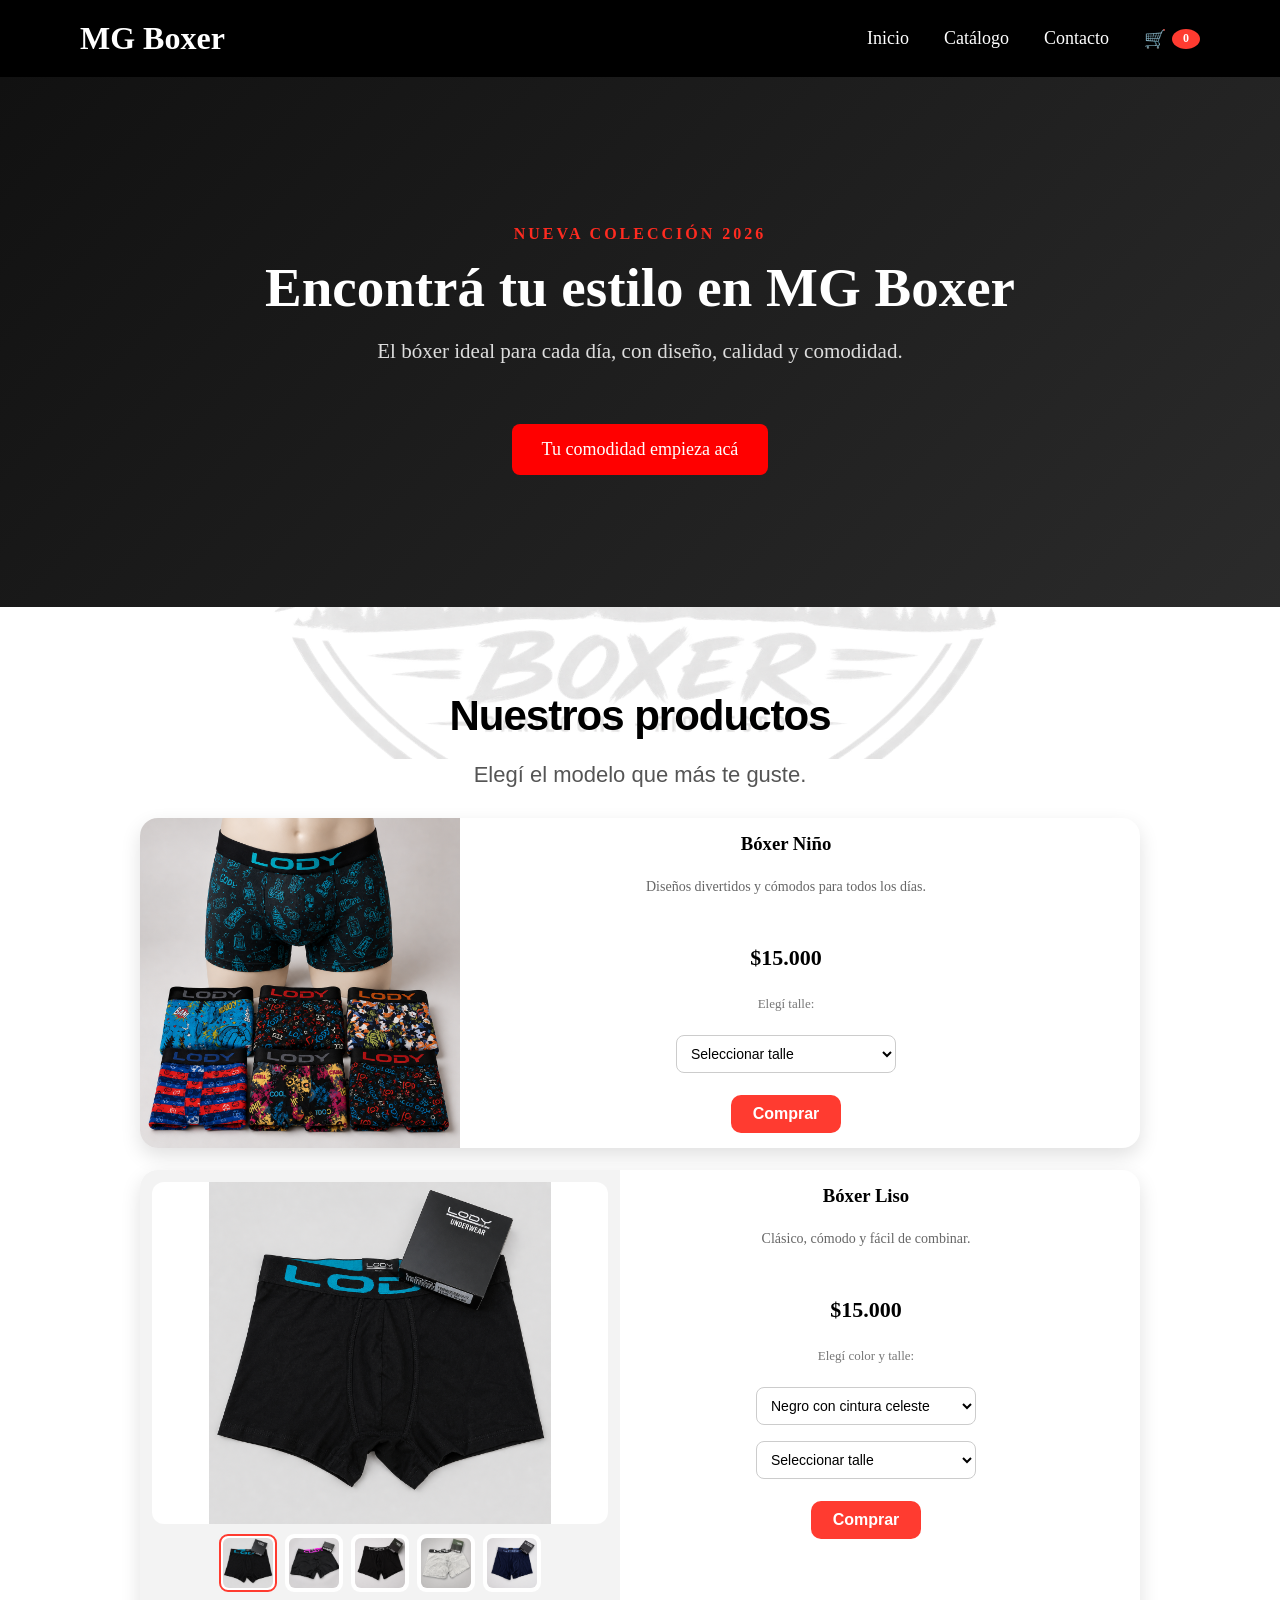
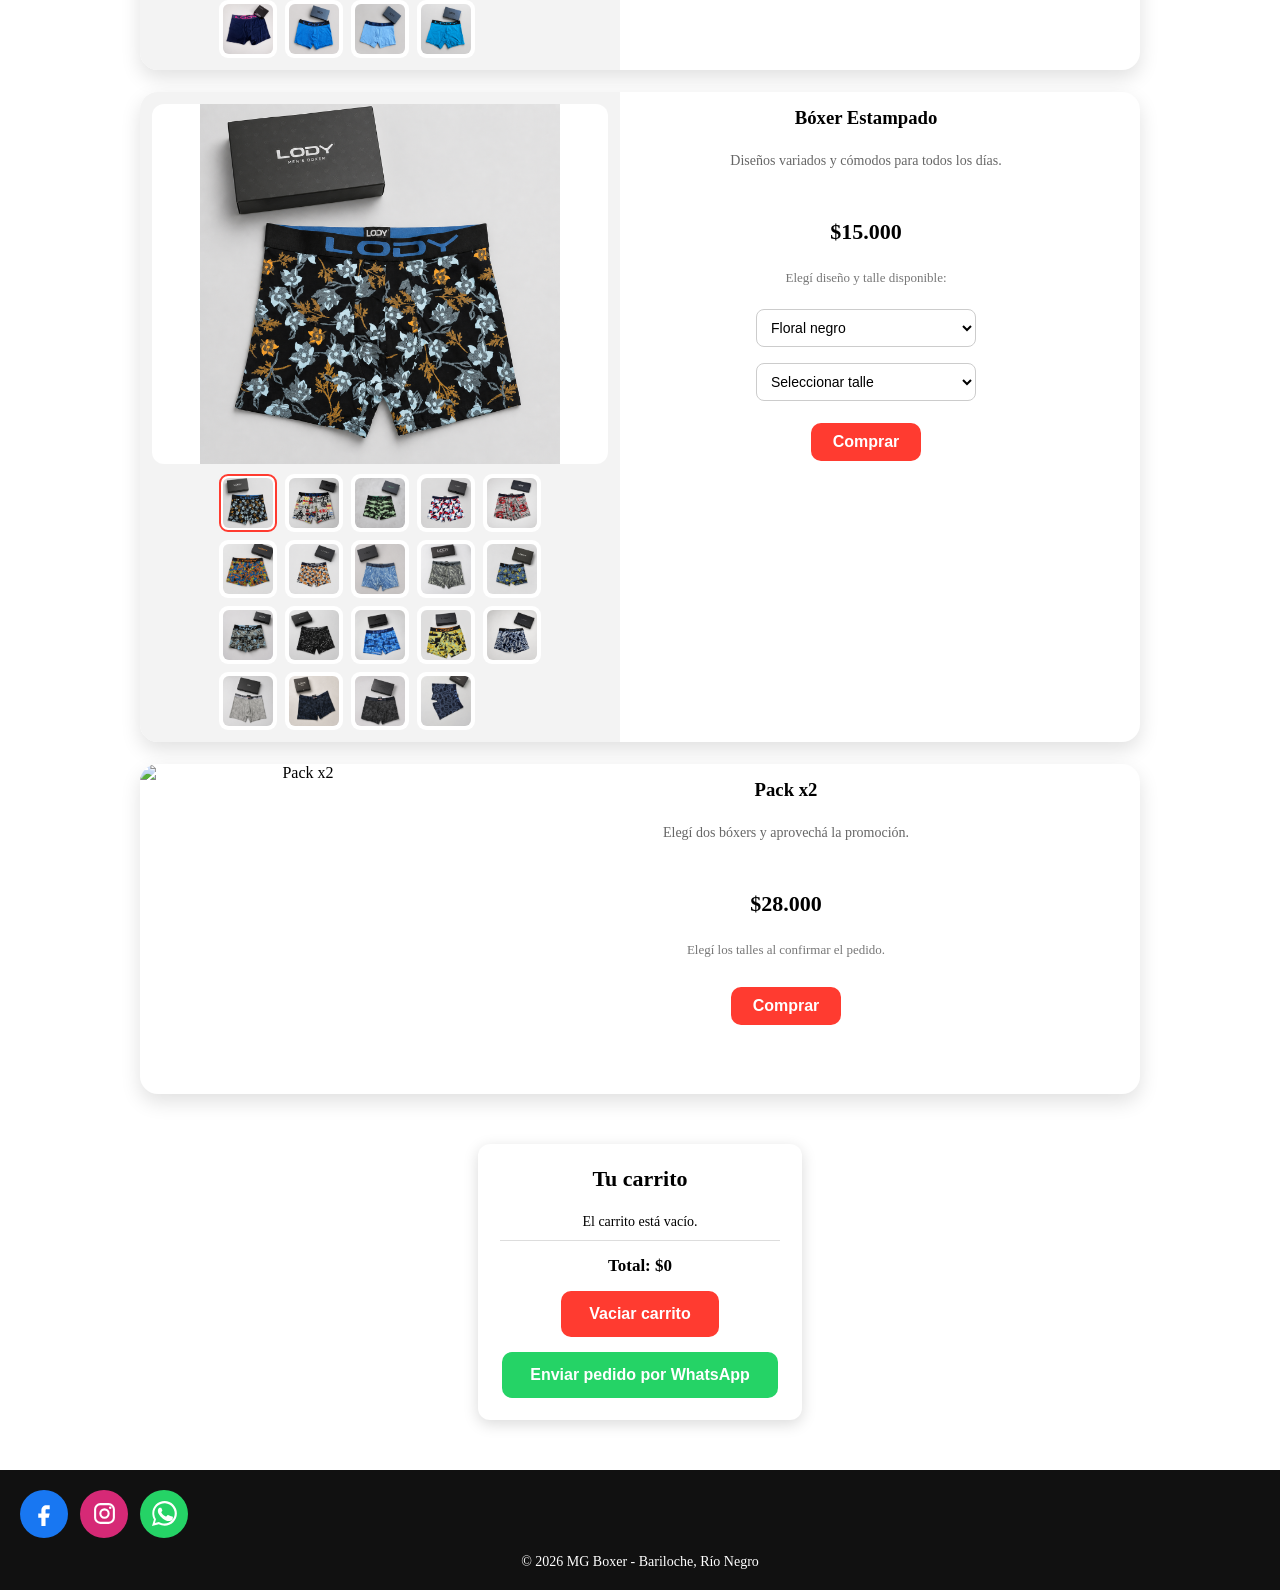
==== commit cbdd2d6f: "Add files via upload" ====
--- a/index.html
+++ b/index.html
@@ -3,45 +3,9 @@
 
 <head>
     <meta charset="UTF-8">
-    <meta name="viewport" content="width=device-width, initial-scale=1.0">
-    <title>MG Boxer | Bóxers Lody en Bariloche</title>
-    <meta name="description" content="Comprá bóxers Lody para hombre y niño en MG Boxer, Bariloche. Modelos lisos y estampados, talles variados y pedidos por WhatsApp.">
-    <meta name="robots" content="index, follow">
-    <link rel="canonical" href="https://pelusero1003.github.io/mg-boxer/">
-
-    <meta property="og:locale" content="es_AR">
-    <meta property="og:type" content="website">
-    <meta property="og:title" content="MG Boxer | Bóxers Lody en Bariloche">
-    <meta property="og:description" content="Bóxers Lody para hombre y niño. Modelos lisos y estampados, talles variados y pedidos por WhatsApp.">
-    <meta property="og:url" content="https://pelusero1003.github.io/mg-boxer/">
-    <meta property="og:image" content="https://pelusero1003.github.io/mg-boxer/imagenes/Adulto/catalogo/liso/boxer-liso-negro-celeste.png">
-    <meta property="og:site_name" content="MG Boxer">
-
-    <meta name="twitter:card" content="summary_large_image">
-    <meta name="twitter:title" content="MG Boxer | Bóxers Lody en Bariloche">
-    <meta name="twitter:description" content="Bóxers Lody para hombre y niño. Modelos lisos y estampados, talles variados y pedidos por WhatsApp.">
-    <meta name="twitter:image" content="https://pelusero1003.github.io/mg-boxer/imagenes/Adulto/catalogo/liso/boxer-liso-negro-celeste.png">
-
-    <script type="application/ld+json">
-    {
-        "@context": "https://schema.org",
-        "@type": "OnlineStore",
-        "name": "MG Boxer",
-        "url": "https://pelusero1003.github.io/mg-boxer/",
-        "description": "Venta de bóxers Lody para hombre y niño en Bariloche.",
-        "image": "https://pelusero1003.github.io/mg-boxer/imagenes/Adulto/catalogo/liso/boxer-liso-negro-celeste.png",
-        "telephone": "+54 294 432-2149",
-        "areaServed": {
-            "@type": "City",
-            "name": "San Carlos de Bariloche"
-        },
-        "sameAs": [
-            "https://www.facebook.com/profile.php?id=61555936224606",
-            "https://www.instagram.com/mgboxerbariloche/"
-        ]
-    }
-    </script>
-    <link rel="stylesheet" href="style.css?v=20260928-5">
+    <meta name="viewport" content="width=device-width, initial-scale=1.0">
+    <title>MG Boxer</title>
+    <link rel="stylesheet" href="style.css">
 </head>
 
 <body>
@@ -55,8 +19,6 @@
         <nav>
             <a href="#inicio">Inicio</a>
             <a href="#catalogo">Catálogo</a>
-            <a href="#medios-pago">Pagos</a>
-            <a href="#opinion">Opinión</a>
             <a href="#contacto">Contacto</a>
 
             <a href="#carrito" class="carrito-menu">
@@ -96,216 +58,212 @@
 
     <!-- CATÁLOGO -->
 
-    <section class="catalogo" id="catalogo">
-
-        <p class="catalogo-etiqueta">CATÁLOGO MG BOXER</p>
-        <h2>Elegí tu próximo bóxer</h2>
-        <p class="catalogo-texto">Modelos cómodos, talles variados y compra directa por WhatsApp.</p>
-
-        <div class="catalogo-beneficios" aria-label="Beneficios de compra">
-            <span>✓ Atención personalizada</span>
-            <span>✓ Entrega en Bariloche</span>
-            <span>✓ Pago fácil y seguro</span>
-        </div>
-
-        <div class="entrega-moto" aria-label="Entrega rápida en moto">
-            <span class="entrega-moto-icono" aria-hidden="true">🛵</span>
-            <div>
-                <strong>Entrega rápida en moto en Bariloche</strong>
-                <p>Coordinamos día y horario. Consultá el costo según tu zona.</p>
+    <section class="catalogo" id="catalogo">
+
+    <h2>Nuestros productos</h2>
+
+    <p class="catalogo-texto">
+        Elegí el modelo que más te guste.
+    </p>
+
+    <div class="productos">
+
+
+        <!-- BÓXER NIÑO -->
+
+        <div class="card">
+
+            <img
+                src="imagenes/Niño/Talle 12/niño.png.png"
+                alt="Bóxer Niño Lody"
+            >
+
+            <h3>Bóxer Niño</h3>
+
+            <p class="descripcion">
+                Diseños divertidos y cómodos para todos los días.
+            </p>
+
+            <p class="precio">$15.000</p>
+
+            <p class="talles">Elegí talle:</p>                       
+            
+
+            <select id="talle-nino">
+                <option value="">Seleccionar talle</option>
+                <option value="12">12</option>
+                <option value="14">14</option>
+                <option value="16">16</option>
+            </select>
+
+            <button
+                onclick="agregarProductoConTalle(
+                    'Bóxer Niño',
+                    15000,
+                    'nino'
+                )"
+            >
+                Comprar
+            </button>
+
+        </div>
+
+
+        <!-- BÓXER LISO -->
+
+        <div class="card card-liso">
+
+            <div class="galeria-producto">
+                <div class="miniaturas" id="miniaturas-liso">
+                    <button type="button" class="miniatura activa" data-color="Negro con cintura celeste" onclick="seleccionarColorLiso('Negro con cintura celeste')">
+                        <img src="imagenes/Adulto/catalogo/liso/boxer-liso-negro-celeste.png" alt="Negro con cintura celeste">
+                    </button>
+                    <button type="button" class="miniatura" data-color="Negro con cintura fucsia" onclick="seleccionarColorLiso('Negro con cintura fucsia')">
+                        <img src="imagenes/Adulto/catalogo/liso/liso-negro-cintura-fucsia.png" alt="Negro con cintura fucsia">
+                    </button>
+                    <button type="button" class="miniatura" data-color="Negro con cintura gris" onclick="seleccionarColorLiso('Negro con cintura gris')">
+                        <img src="imagenes/Adulto/catalogo/liso/liso-negro-cintura-gris.png" alt="Negro con cintura gris">
+                    </button>
+                    <button type="button" class="miniatura" data-color="Gris claro" onclick="seleccionarColorLiso('Gris claro')">
+                        <img src="imagenes/Adulto/catalogo/liso/liso-gris-claro.png" alt="Gris claro">
+                    </button>
+                    <button type="button" class="miniatura" data-color="Azul marino" onclick="seleccionarColorLiso('Azul marino')">
+                        <img src="imagenes/Adulto/catalogo/liso/liso-azul-marino.png" alt="Azul marino">
+                    </button>
+                    <button type="button" class="miniatura" data-color="Azul marino con cintura fucsia" onclick="seleccionarColorLiso('Azul marino con cintura fucsia')">
+                        <img src="imagenes/Adulto/catalogo/liso/liso-azul-marino-cintura-fucsia.png" alt="Azul marino con cintura fucsia">
+                    </button>
+                    <button type="button" class="miniatura" data-color="Azul intenso" onclick="seleccionarColorLiso('Azul intenso')">
+                        <img src="imagenes/Adulto/catalogo/liso/liso-azul-intenso.png" alt="Azul intenso">
+                    </button>
+                    <button type="button" class="miniatura" data-color="Celeste" onclick="seleccionarColorLiso('Celeste')">
+                        <img src="imagenes/Adulto/catalogo/liso/liso-celeste.png" alt="Celeste">
+                    </button>
+                    <button type="button" class="miniatura" data-color="Turquesa" onclick="seleccionarColorLiso('Turquesa')">
+                        <img src="imagenes/Adulto/catalogo/liso/liso-turquesa.png" alt="Turquesa">
+                    </button>
+                </div>
+
+                <img
+                    id="imagen-liso"
+                    class="imagen-principal"
+                    src="imagenes/Adulto/catalogo/liso/boxer-liso-negro-celeste.png"
+                    alt="Bóxer liso negro con cintura celeste"
+                >
             </div>
-        </div>
-
-        <nav class="filtros-catalogo" aria-label="Ir a una categoría">
-            <a href="#boxer-nino">Niños</a>
-            <a href="#boxer-liso">Lisos</a>
-            <a href="#boxer-estampado">Estampados</a>
-        </nav>
-
-        <div class="productos">
-
-            <!-- BÓXER NIÑO -->
-            <article class="card card-liso card-nino" id="boxer-nino">
-                <div class="galeria-producto">
-                    <div class="miniaturas miniaturas-nino" id="miniaturas-nino">
-                        <button type="button" class="miniatura activa" data-diseno="Diseños surtidos" onclick="seleccionarDisenoNino('Diseños surtidos')"><img src="imagenes/Niño/Talle 12/niño.png.png" alt="Diseños surtidos"></button>
-                        <button type="button" class="miniatura" data-diseno="Camuflado azul" onclick="seleccionarDisenoNino('Camuflado azul')"><img src="imagenes/Niño/boxer-nino-camuflado-azul.png" alt="Camuflado azul"></button>
-                        <button type="button" class="miniatura" data-diseno="Rayado celeste" onclick="seleccionarDisenoNino('Rayado celeste')"><img src="imagenes/Niño/boxer-nino-rayado-celeste.png" alt="Rayado celeste"></button>
-                    </div>
-                    <img id="imagen-nino" class="imagen-principal imagen-ampliable" src="imagenes/Niño/Talle 12/niño.png.png" alt="Bóxer niño diseños surtidos" role="button" tabindex="0" aria-label="Ampliar imagen del bóxer para niño" onclick="abrirImagen(this)" onkeydown="manejarTeclaImagen(event, this)">
-                    <span class="pista-ampliar">🔍 Tocá para ampliar</span>
-                </div>
-
-                <div class="producto-info">
-                    <p class="producto-categoria">NIÑOS · COMODIDAD DIARIA</p>
-                    <h3>Bóxer Niño</h3>
-                    <p class="descripcion">Diseños divertidos y cómodos para todos los días.</p>
-
-                    <div class="producto-destacados">
-                        <span>Suave</span>
-                        <span>Cómodo</span>
-                        <span>Talles 12 al 16</span>
-                    </div>
-
-                    <p class="precio"><small>Precio final</small>$12.000</p>
-                    <p class="disponibilidad"><span aria-hidden="true"></span> Disponible para entrega inmediata</p>
-                    <p class="talles">Elegí diseño y talle disponible:</p>
-
-                    <label class="selector-label" for="diseno-nino">Diseño</label>
-                    <select id="diseno-nino" onchange="cambiarDisenoNino()">
-                        <option value="Diseños surtidos">Diseños surtidos</option>
-                        <option value="Camuflado azul">Camuflado azul</option>
-                        <option value="Rayado celeste">Rayado celeste</option>
-                    </select>
-
-                    <label class="selector-label" for="talle-nino">Talle</label>
-                    <select id="talle-nino">
-                        <option value="">Seleccionar talle</option>
-                        <option value="12">12</option>
-                        <option value="14">14</option>
-                        <option value="16">16</option>
-                    </select>
-
-                    <p class="ayuda-talle">¿Tenés dudas con el talle infantil? Te asesoramos por WhatsApp.</p>
-                    <button class="btn-agregar" onclick="agregarProductoNino()">
-                        + AGREGAR AL CARRITO
-                    </button>
-                </div>
-            </article>
-
-            <!-- BÓXER LISO -->
-            <article class="card card-liso" id="boxer-liso">
-                <div class="galeria-producto">
-                    <div class="miniaturas" id="miniaturas-liso">
-                        <button type="button" class="miniatura activa" data-color="Negro con cintura celeste" onclick="seleccionarColorLiso('Negro con cintura celeste')"><img src="imagenes/Adulto/catalogo/liso/boxer-liso-negro-celeste.png" alt="Negro con cintura celeste"></button>
-                        <button type="button" class="miniatura" data-color="Negro con cintura fucsia" onclick="seleccionarColorLiso('Negro con cintura fucsia')"><img src="imagenes/Adulto/catalogo/liso/liso-negro-cintura-fucsia.png" alt="Negro con cintura fucsia"></button>
-                        <button type="button" class="miniatura" data-color="Negro con cintura gris" onclick="seleccionarColorLiso('Negro con cintura gris')"><img src="imagenes/Adulto/catalogo/liso/liso-negro-cintura-gris.png" alt="Negro con cintura gris"></button>
-                        <button type="button" class="miniatura" data-color="Gris claro" onclick="seleccionarColorLiso('Gris claro')"><img src="imagenes/Adulto/catalogo/liso/liso-gris-claro.png" alt="Gris claro"></button>
-                        <button type="button" class="miniatura" data-color="Azul marino" onclick="seleccionarColorLiso('Azul marino')"><img src="imagenes/Adulto/catalogo/liso/liso-azul-marino.png" alt="Azul marino"></button>
-                        <button type="button" class="miniatura" data-color="Azul marino con cintura fucsia" onclick="seleccionarColorLiso('Azul marino con cintura fucsia')"><img src="imagenes/Adulto/catalogo/liso/liso-azul-marino-cintura-fucsia.png" alt="Azul marino con cintura fucsia"></button>
-                        <button type="button" class="miniatura" data-color="Azul intenso" onclick="seleccionarColorLiso('Azul intenso')"><img src="imagenes/Adulto/catalogo/liso/liso-azul-intenso.png" alt="Azul intenso"></button>
-                        <button type="button" class="miniatura" data-color="Celeste" onclick="seleccionarColorLiso('Celeste')"><img src="imagenes/Adulto/catalogo/liso/liso-celeste.png" alt="Celeste"></button>
-                        <button type="button" class="miniatura" data-color="Turquesa" onclick="seleccionarColorLiso('Turquesa')"><img src="imagenes/Adulto/catalogo/liso/liso-turquesa.png" alt="Turquesa"></button>
-                    </div>
-
-                    <img id="imagen-liso" class="imagen-principal imagen-ampliable" src="imagenes/Adulto/catalogo/liso/boxer-liso-negro-celeste.png" alt="Bóxer liso negro con cintura celeste" role="button" tabindex="0" aria-label="Ampliar imagen del bóxer liso" onclick="abrirImagen(this)" onkeydown="manejarTeclaImagen(event, this)">
-                    <span class="pista-ampliar">🔍 Tocá para ampliar</span>
-                </div>
-
-                <div class="producto-info">
-                    <p class="producto-categoria">ADULTO · LÍNEA LISA</p>
-                    <h3>Bóxer Liso</h3>
-                    <p class="descripcion">Clásico, cómodo y fácil de combinar.</p>
-
-                    <div class="producto-destacados">
-                        <span>9 colores</span>
-                        <span>Cintura firme</span>
-                        <span>Talles S al XXL</span>
-                    </div>
-
-                    <p class="precio"><small>Precio final</small>$15.000</p>
-                    <p class="disponibilidad"><span aria-hidden="true"></span> Disponible para entrega inmediata</p>
-                    <p class="talles">Elegí color y talle:</p>
-
-                    <label class="selector-label" for="color-liso">Color</label>
-                    <select id="color-liso" onchange="cambiarColorLiso()">
-                        <option value="Negro con cintura celeste">Negro con cintura celeste</option>
-                        <option value="Negro con cintura fucsia">Negro con cintura fucsia</option>
-                        <option value="Negro con cintura gris">Negro con cintura gris</option>
-                        <option value="Gris claro">Gris claro</option>
-                        <option value="Azul marino">Azul marino</option>
-                        <option value="Azul marino con cintura fucsia">Azul marino con cintura fucsia</option>
-                        <option value="Azul intenso">Azul intenso</option>
-                        <option value="Celeste">Celeste</option>
-                        <option value="Turquesa">Turquesa</option>
-                    </select>
-
-                    <label class="selector-label" for="talle-liso">Talle</label>
-                    <select id="talle-liso">
-                        <option value="">Seleccionar talle</option>
-                        <option value="S">S</option>
-                        <option value="M">M</option>
-                        <option value="L">L</option>
-                        <option value="XL">XL</option>
-                        <option value="XXL">XXL</option>
-                    </select>
-
-                    <details class="guia-talles">
-                        <summary>📏 Ver guía de talles Lody</summary>
-                        <div class="guia-talles-contenido">
-                            <p>Medí la cintura del bóxer apoyado, de lado a lado y sin estirar.</p>
-                            <div class="tabla-talles" role="table" aria-label="Guía de talles Lody para hombre">
-                                <span role="columnheader">Talle</span><span role="columnheader">Media cintura</span>
-                                <strong role="cell">S</strong><span role="cell">35,5 cm</span>
-                                <strong role="cell">M</strong><span role="cell">37,5 cm</span>
-                                <strong role="cell">L</strong><span role="cell">39,5 cm</span>
-                                <strong role="cell">XL</strong><span role="cell">41,5 cm</span>
-                                <strong role="cell">XXL</strong><span role="cell">42,5 cm</span>
-                            </div>
-                            <small>Medidas oficiales de la guía Lody Men.</small>
-                        </div>
-                    </details>
-
-                    <p class="ayuda-talle">Elegí una miniatura para ver el color en grande.</p>
-                    <button class="btn-agregar" onclick="agregarProductoLiso()">+ AGREGAR AL CARRITO</button>
-                </div>
-            </article>
-
-            <!-- BÓXER ESTAMPADO -->
-            <article class="card card-liso card-estampado" id="boxer-estampado">
-                <div class="galeria-producto">
-                    <div class="miniaturas" id="miniaturas-estampado"></div>
-                    <img id="imagen-estampado" class="imagen-principal imagen-ampliable" src="imagenes/Adulto/catalogo/estampados/01-floral-negro.png" alt="Bóxer estampado floral negro" role="button" tabindex="0" aria-label="Ampliar imagen del bóxer estampado" onclick="abrirImagen(this)" onkeydown="manejarTeclaImagen(event, this)">
-                    <span class="pista-ampliar">🔍 Tocá para ampliar</span>
-                </div>
-
-                <div class="producto-info">
-                    <p class="producto-categoria">ADULTO · DISEÑOS EXCLUSIVOS</p>
-                    <h3>Bóxer Estampado</h3>
-                    <p class="descripcion">Diseños variados y cómodos para todos los días.</p>
-
-                    <div class="producto-destacados">
-                        <span>Diseños variados</span>
-                        <span>Stock actualizado</span>
-                        <span>Solo modelos disponibles</span>
-                    </div>
-
-                    <p class="precio"><small>Precio final</small>$15.000</p>
-                    <p class="disponibilidad"><span aria-hidden="true"></span> Disponible para entrega inmediata</p>
-                    <p class="talles">Elegí diseño y talle disponible:</p>
-
-                    <label class="selector-label" for="diseno-estampado">Diseño</label>
-                    <select id="diseno-estampado" onchange="cambiarDisenoEstampado()"></select>
-
-                    <label class="selector-label" for="talle-estampado">Talle disponible</label>
-                    <select id="talle-estampado">
-                        <option value="">Seleccionar talle</option>
-                    </select>
-
-                    <details class="guia-talles">
-                        <summary>📏 Ver guía de talles Lody</summary>
-                        <div class="guia-talles-contenido">
-                            <p>Medí la cintura del bóxer apoyado, de lado a lado y sin estirar.</p>
-                            <div class="tabla-talles" role="table" aria-label="Guía de talles Lody para hombre">
-                                <span role="columnheader">Talle</span><span role="columnheader">Media cintura</span>
-                                <strong role="cell">S</strong><span role="cell">35,5 cm</span>
-                                <strong role="cell">M</strong><span role="cell">37,5 cm</span>
-                                <strong role="cell">L</strong><span role="cell">39,5 cm</span>
-                                <strong role="cell">XL</strong><span role="cell">41,5 cm</span>
-                                <strong role="cell">XXL</strong><span role="cell">42,5 cm</span>
-                            </div>
-                            <small>Medidas oficiales de la guía Lody Men.</small>
-                        </div>
-                    </details>
-
-                    <p id="estado-estampado" class="estado-diseno" aria-live="polite"></p>
-                    <button class="btn-agregar" id="boton-estampado" onclick="agregarProductoEstampado()">+ AGREGAR AL CARRITO</button>
-                </div>
-            </article>
-
-        </div>
-
-    </section>
+
+            <h3>Bóxer Liso</h3>
+
+            <p class="descripcion">
+                Clásico, cómodo y fácil de combinar.
+            </p>
+
+            <p class="precio">$15.000</p>
+
+            <p class="talles">Elegí color y talle:</p>
+
+            <select id="color-liso" onchange="cambiarColorLiso()">
+                <option value="Negro con cintura celeste">Negro con cintura celeste</option>
+                <option value="Negro con cintura fucsia">Negro con cintura fucsia</option>
+                <option value="Negro con cintura gris">Negro con cintura gris</option>
+                <option value="Gris claro">Gris claro</option>
+                <option value="Azul marino">Azul marino</option>
+                <option value="Azul marino con cintura fucsia">Azul marino con cintura fucsia</option>
+                <option value="Azul intenso">Azul intenso</option>
+                <option value="Celeste">Celeste</option>
+                <option value="Turquesa">Turquesa</option>
+            </select>
+
+            <select id="talle-liso">
+                <option value="">Seleccionar talle</option>
+                <option value="S">S</option>
+                <option value="M">M</option>
+                <option value="L">L</option>
+                <option value="XL">XL</option>
+                <option value="XXL">XXL</option>
+</select>
+
+            <button
+                onclick="agregarProductoLiso()"
+            >
+                Comprar
+            </button>
+
+        </div>
+
+
+        <!-- BÓXER ESTAMPADO -->
+
+        <div class="card card-liso card-estampado">
+
+            <div class="galeria-producto">
+                <div class="miniaturas" id="miniaturas-estampado"></div>
+
+                <img
+                    id="imagen-estampado"
+                    class="imagen-principal"
+                    src="imagenes/Adulto/catalogo/estampados/01-floral-negro.png"
+                    alt="Bóxer estampado floral negro"
+                >
+            </div>
+
+            <h3>Bóxer Estampado</h3>
+
+            <p class="descripcion">
+                Diseños variados y cómodos para todos los días.
+            </p>
+
+            <p class="precio">$15.000</p>
+
+            <p class="talles">Elegí diseño y talle disponible:</p>
+
+            <select id="diseno-estampado" onchange="cambiarDisenoEstampado()">
+            </select>
+
+            <select id="talle-estampado">
+                <option value="">Seleccionar talle</option>
+            </select>
+
+            <button
+                onclick="agregarProductoEstampado()"
+            >
+                Comprar
+            </button>
+
+        </div>
+
+
+        <!-- PACK X2 -->
+
+        <div class="card card-pack">
+
+            <img
+                src="imagenes/Pack x2/Pack x2.png.png"
+                alt="Pack x2"
+            >
+
+            <h3>Pack x2</h3>
+
+            <p class="descripcion">
+                Elegí dos bóxers y aprovechá la promoción.
+            </p>
+
+            <p class="precio">$28.000</p>
+
+            <p class="talles">
+                Elegí los talles al confirmar el pedido.
+            </p>
+
+            <button onclick="agregarProducto('Pack x2', 28000)">
+                Comprar
+            </button>
+
+        </div>
+
+
+    </div>
+
+</section>
 
 
     <!-- CARRITO -->
@@ -333,62 +291,9 @@
             Enviar pedido por WhatsApp
         </button>
 
-    </section>
-
-
-    <!-- MEDIOS DE PAGO -->
-
-    <section class="medios-pago" id="medios-pago">
-        <p class="medios-pago-etiqueta">COMPRÁ COMO PREFIERAS</p>
-        <h2>Medios de pago</h2>
-        <p class="medios-pago-texto">Elegí la opción que te resulte más cómoda.</p>
-
-        <div class="opciones-pago">
-            <div class="opcion-pago">
-                <span class="pago-icono" aria-hidden="true">↔</span>
-                <h3>Transferencia</h3>
-                <p>Transferencia bancaria</p>
-            </div>
-
-            <div class="opcion-pago">
-                <span class="pago-icono pago-icono-mp" aria-hidden="true">MP</span>
-                <h3>Mercado Pago</h3>
-                <p>Pagá desde tu cuenta</p>
-            </div>
-
-            <div class="opcion-pago">
-                <span class="pago-icono" aria-hidden="true">▰</span>
-                <h3>Tarjetas</h3>
-                <p>Crédito o débito</p>
-            </div>
-        </div>
-    </section>
-
-
-    <!-- OPINIÓN -->
-
-    <section class="opinion" id="opinion">
-        <p class="opinion-etiqueta">TU EXPERIENCIA NOS IMPORTA</p>
-        <h2>¿Te resultó fácil comprar?</h2>
-        <p class="opinion-texto">Tu opinión nos ayuda a mejorar MG Boxer.</p>
-
-        <div class="opinion-opciones" role="radiogroup" aria-label="¿Te resultó fácil comprar?">
-            <label>
-                <input type="radio" name="experiencia" value="Sí, muy fácil">
-                <span>👍 Sí, muy fácil</span>
-            </label>
-            <label>
-                <input type="radio" name="experiencia" value="Podría mejorar">
-                <span>💬 Podría mejorar</span>
-            </label>
-        </div>
-
-        <label class="opinion-comentario" for="comentario-opinion">Comentario opcional</label>
-        <textarea id="comentario-opinion" rows="3" maxlength="300" placeholder="Contanos brevemente cómo fue tu experiencia"></textarea>
-        <button class="btn-opinion" onclick="enviarOpinion()">Enviar opinión por WhatsApp</button>
-    </section>
-
-
+    </section>
+
+
     <!-- CONTACTO -->
 
     <footer id="contacto">
@@ -408,7 +313,7 @@
 
             <a
                 class="red-social instagram"
-                href="https://www.instagram.com/mgboxerbariloche/"
+                href="https://www.instagram.com/estiloparatodosss/"
                 target="_blank"
                 rel="noopener noreferrer"
             >
@@ -437,24 +342,10 @@
             © 2026 MG Boxer - Bariloche, Río Negro
         </p>
 
-    </footer>
-
-
-    <div id="aviso" class="aviso" role="status" aria-live="polite">
-        <span id="aviso-texto"></span>
-        <a href="#carrito">Ver carrito</a>
-    </div>
-
-
-<div id="modal-imagen" class="modal-imagen" role="dialog" aria-modal="true" aria-hidden="true" aria-label="Imagen ampliada del producto" onclick="cerrarImagen(event)">
-    <div class="modal-imagen-contenido">
-        <button type="button" class="cerrar-modal" aria-label="Cerrar imagen ampliada" onclick="cerrarImagen()">×</button>
-        <img id="imagen-modal" src="" alt="">
-        <p id="texto-imagen-modal"></p>
-    </div>
-</div>
-
-<script src="script.js?v=20260928-5"></script>
+    </footer>
+
+
+    <script src="script.js"></script>
 
 </body>
 
--- a/style.css
+++ b/style.css
@@ -149,22 +149,10 @@
 
 /* CATÁLOGO */
 
-.catalogo{
-    padding:64px 20px 24px;
-    text-align:center;
-    background:
-        radial-gradient(circle at top left, rgba(255,59,48,.09), transparent 34%),
-        linear-gradient(180deg, #fff 0%, #f4f4f4 100%);
-}
-
-.catalogo-etiqueta{
-    margin:0 0 8px;
-    color:#e32620;
-    font-family:"Segoe UI", Arial, sans-serif;
-    font-size:13px;
-    font-weight:900;
-    letter-spacing:2.2px;
-}
+.catalogo{
+    padding:50px 20px 20px;
+    text-align:center;
+}
 
 .catalogo h2{
     font-size:42px;
@@ -179,86 +167,7 @@
     font-family:"Segoe UI", Arial, sans-serif;
     font-weight:400;
     color:#555;
-    margin:0 auto 22px;
-    max-width:680px;
-}
-
-.catalogo-beneficios{
-    display:flex;
-    justify-content:center;
-    flex-wrap:wrap;
-    gap:10px;
-    max-width:900px;
-    margin:0 auto 18px;
-}
-
-.catalogo-beneficios span{
-    padding:9px 14px;
-    border:1px solid #dedede;
-    border-radius:999px;
-    background:white;
-    color:#333;
-    font:700 13px/1.2 "Segoe UI", Arial, sans-serif;
-    box-shadow:0 3px 10px rgba(0,0,0,.06);
-}
-
-.entrega-moto{
-    display:flex;
-    align-items:center;
-    justify-content:center;
-    gap:13px;
-    width:min(620px, calc(100% - 30px));
-    margin:0 auto 20px;
-    padding:13px 18px;
-    box-sizing:border-box;
-    border:1px solid rgba(227,38,32,.22);
-    border-radius:14px;
-    background:linear-gradient(135deg, #fff 0%, #fff3f2 100%);
-    color:#222;
-    text-align:left;
-    box-shadow:0 6px 16px rgba(0,0,0,.07);
-}
-
-.entrega-moto-icono{
-    flex:0 0 auto;
-    font-size:34px;
-    line-height:1;
-}
-
-.entrega-moto strong{
-    display:block;
-    margin-bottom:3px;
-    font:900 15px/1.2 "Segoe UI", Arial, sans-serif;
-}
-
-.entrega-moto p{
-    margin:0;
-    color:#666;
-    font:13px/1.35 "Segoe UI", Arial, sans-serif;
-}
-
-.filtros-catalogo{
-    display:flex;
-    justify-content:center;
-    flex-wrap:wrap;
-    gap:10px;
-    margin:0 auto 16px;
-}
-
-.filtros-catalogo a{
-    min-width:108px;
-    padding:11px 18px;
-    border-radius:10px;
-    background:#111;
-    color:white;
-    text-decoration:none;
-    font:800 14px/1 "Segoe UI", Arial, sans-serif;
-    transition:.2s;
-}
-
-.filtros-catalogo a:hover{
-    background:#e32620;
-    transform:translateY(-2px);
+    margin-bottom:10px;
 }
 
 .productos{
@@ -286,9 +195,7 @@
     grid-template-columns:320px 1fr;
     align-items:center;
     box-sizing:border-box;
-    padding:0;
-    scroll-margin-top:90px;
-    border:1px solid rgba(0,0,0,.06);
+    padding:0 28px 0 0;
 }
 
 .card:hover{
@@ -307,22 +214,11 @@
     transform:none;
 }
 
-.producto-imagen-simple{
-    position:relative;
-    height:100%;
-    min-height:330px;
-    overflow:hidden;
-    padding:18px;
-    box-sizing:border-box;
-    background:#f3f3f3;
-}
-
-.producto-imagen-simple img{
-    height:100%;
-    min-height:330px;
+.card-pack img,
+.card-pack:hover img{
     object-fit:contain;
-    border-radius:12px;
-    background:white;
+    object-position:center;
+    transform:none;
 }
 
 .card-liso{
@@ -330,7 +226,6 @@
 }
 
 .galeria-producto{
-    position:relative;
     height:500px;
     display:flex;
     flex-direction:column;
@@ -339,91 +234,6 @@
     box-sizing:border-box;
     background:#f3f3f3;
     grid-row:1 / span 8;
-}
-
-.imagen-ampliable{
-    cursor:zoom-in;
-}
-
-.imagen-ampliable:focus-visible{
-    outline:4px solid rgba(227,38,32,.55);
-    outline-offset:-4px;
-}
-
-.pista-ampliar{
-    position:absolute;
-    top:20px;
-    right:20px;
-    z-index:4;
-    padding:8px 11px;
-    border-radius:999px;
-    background:rgba(17,17,17,.82);
-    color:white;
-    font:800 12px/1 "Segoe UI", Arial, sans-serif;
-    pointer-events:none;
-    box-shadow:0 4px 12px rgba(0,0,0,.22);
-}
-
-.modal-imagen{
-    position:fixed;
-    inset:0;
-    z-index:9999;
-    display:none;
-    align-items:center;
-    justify-content:center;
-    padding:22px;
-    box-sizing:border-box;
-    background:rgba(0,0,0,.9);
-}
-
-.modal-imagen.visible{
-    display:flex;
-}
-
-.modal-imagen-contenido{
-    position:relative;
-    width:min(920px, 96vw);
-    max-height:94vh;
-    padding:16px 16px 12px;
-    box-sizing:border-box;
-    border-radius:18px;
-    background:white;
-    box-shadow:0 24px 70px rgba(0,0,0,.55);
-}
-
-.modal-imagen-contenido img{
-    display:block;
-    width:100%;
-    max-height:80vh;
-    object-fit:contain;
-    border-radius:12px;
-    background:#f3f3f3;
-}
-
-.modal-imagen-contenido p{
-    margin:10px 48px 0 6px;
-    color:#333;
-    font:700 14px/1.3 "Segoe UI", Arial, sans-serif;
-}
-
-.cerrar-modal{
-    position:absolute;
-    top:24px;
-    right:24px;
-    z-index:2;
-    width:44px;
-    height:44px;
-    border:0;
-    border-radius:50%;
-    background:#111;
-    color:white;
-    font:400 32px/40px Arial, sans-serif;
-    cursor:pointer;
-    box-shadow:0 4px 14px rgba(0,0,0,.3);
-}
-
-.sin-scroll{
-    overflow:hidden;
 }
 
 .card .imagen-principal{
@@ -462,7 +272,6 @@
     background:white;
     overflow:hidden;
     transform:none;
-    position:relative;
 }
 
 .card .miniatura:hover,
@@ -479,254 +288,51 @@
     border-radius:6px;
     grid-row:auto;
 }
-
-.card .miniatura-agotada img{
-    filter:grayscale(.35) brightness(.55);
-}
-
-.card .miniatura-agotada::before{
-    content:"×";
-    position:absolute;
-    inset:0;
-    z-index:2;
-    display:flex;
-    align-items:center;
-    justify-content:center;
-    color:#ff3b30;
-    font-family:Arial, sans-serif;
-    font-size:46px;
-    font-weight:900;
-    line-height:1;
-    text-shadow:0 1px 2px rgba(0,0,0,.35);
-}
-
-.card .miniatura-agotada::after{
-    content:"VENDIDO";
-    position:absolute;
-    z-index:3;
-    left:2px;
-    right:2px;
-    bottom:2px;
-    padding:2px 1px;
-    border-radius:4px;
-    background:rgba(17,17,17,.88);
-    color:white;
-    font-family:"Segoe UI", Arial, sans-serif;
-    font-size:8px;
-    font-weight:800;
-    letter-spacing:.3px;
-}
-
-.card h3{
-    margin:4px 0 8px;
-    color:#111;
-    font:900 32px/1.05 "Segoe UI", Arial, sans-serif;
-    letter-spacing:-.8px;
-}
-
-.producto-info{
-    padding:28px 34px;
-    text-align:left;
-}
-
-.producto-categoria{
-    margin:0 0 9px;
-    color:#e32620;
-    font:900 12px/1.2 "Segoe UI", Arial, sans-serif;
-    letter-spacing:1.5px;
-}
-
-.descripcion{
-    margin:0 0 14px;
-    padding:0;
-    min-height:0;
-    color:#555;
-    font:16px/1.45 "Segoe UI", Arial, sans-serif;
-}
-
-.producto-destacados{
-    display:flex;
-    flex-wrap:wrap;
-    gap:7px;
-    margin:0 0 18px;
-}
-
-.producto-destacados span{
-    padding:7px 10px;
-    border-radius:8px;
-    background:#f0f0f0;
-    color:#333;
-    font:700 12px/1 "Segoe UI", Arial, sans-serif;
-}
-
-.precio{
-    display:flex;
-    flex-direction:column;
-    gap:3px;
-    margin:8px 0 18px;
-    color:#111;
-    font:900 30px/1 "Segoe UI", Arial, sans-serif;
-}
-
-.precio small{
-    color:#777;
-    font-size:11px;
-    font-weight:800;
-    letter-spacing:1px;
-    text-transform:uppercase;
-}
-
-.disponibilidad{
-    display:flex;
-    align-items:center;
-    gap:7px;
-    width:max-content;
-    max-width:100%;
-    margin:-8px 0 16px;
-    padding:7px 10px;
-    box-sizing:border-box;
-    border-radius:8px;
-    background:#eaf8ee;
-    color:#176b35;
-    font:800 12px/1.25 "Segoe UI", Arial, sans-serif;
-}
-
-.disponibilidad span{
-    width:8px;
-    height:8px;
-    flex:0 0 auto;
-    border-radius:50%;
-    background:#28a957;
-    box-shadow:0 0 0 3px rgba(40,169,87,.14);
-}
-
-.talles{
-    margin:0 0 10px;
-    color:#444;
-    font:800 14px/1.3 "Segoe UI", Arial, sans-serif;
-}
+
+.card h3{
+    margin:15px 10px 10px;
+}
+
+.descripcion{
+    font-size:14px;
+    color:#666;
+    padding:0 15px;
+    min-height:40px;
+}
+
+.precio{
+    font-size:22px;
+    font-weight:bold;
+    margin:12px 0;
+}
+
+.talles{
+    font-size:13px;
+    color:#777;
+    margin-bottom:15px;
+}
 
 
 /* SELECTORES */
 
-.card select{
-    display:block;
-    width:100%;
-    max-width:none;
-    margin:6px 0 13px;
-    padding:12px 13px;
-    border:1px solid #ccc;
-    border-radius:10px;
-    background:white;
-    font-size:15px;
-    cursor:pointer;
-}
-
-.card select:focus{
-    outline:3px solid rgba(227,38,32,.16);
-    border-color:#e32620;
-}
-
-.selector-label{
-    display:block;
-    margin-top:8px;
-    color:#333;
-    font:800 13px/1.2 "Segoe UI", Arial, sans-serif;
-}
-
-.ayuda-talle{
-    margin:4px 0 12px;
-    color:#777;
-    font:13px/1.4 "Segoe UI", Arial, sans-serif;
-}
-
-.guia-talles{
-    margin:2px 0 12px;
-    border:1px solid #dedede;
-    border-radius:10px;
-    background:#fafafa;
-    overflow:hidden;
-}
-
-.guia-talles summary{
-    padding:11px 13px;
-    color:#333;
-    font:800 13px/1.25 "Segoe UI", Arial, sans-serif;
-    cursor:pointer;
-    list-style-position:inside;
-}
-
-.guia-talles[open] summary{
-    border-bottom:1px solid #e3e3e3;
-    background:white;
-}
-
-.guia-talles-contenido{
-    padding:12px 13px 13px;
-}
-
-.guia-talles-contenido p{
-    margin:0 0 10px;
-    color:#666;
-    font:12px/1.4 "Segoe UI", Arial, sans-serif;
-}
-
-.tabla-talles{
-    display:grid;
-    grid-template-columns:.8fr 1.4fr;
-    border:1px solid #ddd;
-    border-radius:8px;
-    overflow:hidden;
-    background:white;
-}
-
-.tabla-talles > *{
-    padding:7px 9px;
-    border-bottom:1px solid #ececec;
-    color:#333;
-    font:12px/1.2 "Segoe UI", Arial, sans-serif;
-}
-
-.tabla-talles > :nth-last-child(-n+2){
-    border-bottom:0;
-}
-
-.tabla-talles > :nth-child(odd){
-    border-right:1px solid #ececec;
-}
-
-.tabla-talles > :nth-child(-n+2){
-    background:#222;
-    color:white;
-    font-weight:800;
-}
-
-.guia-talles-contenido small{
-    display:block;
-    margin-top:8px;
-    color:#777;
-    font:11px/1.3 "Segoe UI", Arial, sans-serif;
-}
-
-.card .btn-agregar{
-    display:block;
-    width:100%;
-    margin:14px 0 0;
-    padding:14px 18px;
-    border:0;
-    border-radius:10px;
-    background:#e32620;
-    color:white;
-    font:900 14px/1 "Segoe UI", Arial, sans-serif;
-    letter-spacing:.4px;
-    cursor:pointer;
-    box-shadow:0 8px 16px rgba(227,38,32,.22);
-}
-
-.card .btn-agregar:hover{
-    background:#bd1712;
-    transform:translateY(-1px);
-}
+.card select{
+    display:block;
+    width:90%;
+    max-width:220px;
+    margin:8px auto;
+    padding:9px 10px;
+    border:1px solid #ccc;
+    border-radius:8px;
+    background:white;
+    font-size:14px;
+    cursor:pointer;
+}
+
+.card button{
+    display:block;
+    margin:14px auto 5px;
+    padding:10px 22px;
+}
 
 
 /* CARRITO */
@@ -766,339 +372,11 @@
     color:white;
 }
 
-.btn-pedido:hover{
-    background:#1ebe5d;
-}
-
-.carrito{
-    width:560px;
-}
-
-.fila-carrito{
-    display:flex;
-    justify-content:space-between;
-    align-items:center;
-    gap:18px;
-    padding:14px 4px;
-    border-bottom:1px solid #e3e3e3;
-    text-align:left;
-}
-
-.producto-carrito-info{
-    display:flex;
-    flex:1;
-    flex-direction:column;
-    gap:4px;
-    min-width:0;
-    font-size:13px;
-    color:#555;
-}
-
-.producto-carrito-info strong{
-    color:#111;
-    font-size:15px;
-}
-
-.subtotal-carrito{
-    color:#111;
-    font-weight:800;
-}
-
-.controles-carrito{
-    display:flex;
-    align-items:center;
-    gap:7px;
-    flex:none;
-}
-
-.controles-carrito .boton-cantidad{
-    width:32px;
-    height:32px;
-    margin:0;
-    padding:0;
-    border-radius:50%;
-    font-size:18px;
-}
-
-.numero-cantidad{
-    min-width:22px;
-    text-align:center;
-}
-
-.controles-carrito .boton-eliminar{
-    margin:0 0 0 5px;
-    padding:7px 10px;
-    background:#f1f1f1;
-    color:#b51f19;
-    font-size:12px;
-}
-
-.controles-carrito .boton-eliminar:hover{
-    background:#ffe5e3;
-}
-
-
-/* AVISO AL AGREGAR */
-
-.aviso{
-    position:fixed;
-    left:50%;
-    bottom:24px;
-    transform:translate(-50%, 30px);
-    z-index:1000;
-    display:flex;
-    align-items:center;
-    gap:16px;
-    max-width:90%;
-    padding:12px 18px;
-    border-radius:10px;
-    background:#111;
-    color:white;
-    box-shadow:0 8px 24px rgba(0,0,0,.35);
-    opacity:0;
-    pointer-events:none;
-    transition:opacity .25s, transform .25s;
-}
-
-.aviso.visible{
-    opacity:1;
-    transform:translate(-50%, 0);
-    pointer-events:auto;
-}
-
-.aviso a{
-    color:#ff6b61;
-    font-weight:bold;
-    text-decoration:none;
-    white-space:nowrap;
-}
-
-.carrito-menu #contador.salto{
-    animation:salto .4s;
-}
-
-@keyframes salto{
-    40%{ transform:scale(1.5); }
-}
-
-@media (prefers-reduced-motion: reduce){
-    .aviso,
-    .carrito-menu #contador.salto{
-        transition:none;
-        animation:none;
-    }
-}
-
-.estado-diseno{
-    display:none;
-    width:90%;
-    max-width:270px;
-    margin:10px auto 0;
-    color:#7a5600;
-    font-family:"Segoe UI", Arial, sans-serif;
-    font-size:14px;
-    font-weight:700;
-}
-
-.estado-diseno.visible{
-    display:block;
-}
-
-.card .btn-encargo{
-    border:2px solid #c79300;
-    background:white;
-    color:#9a7000;
-}
-
-.card .btn-encargo:hover{
-    background:#fff7d6;
-    color:#765500;
-}
-
-
-/* MEDIOS DE PAGO */
-
-.medios-pago{
-    max-width:900px;
-    margin:20px auto 50px;
-    padding:38px 24px;
-    text-align:center;
-    background:white;
-    border-radius:18px;
-    box-shadow:0 8px 24px rgba(0,0,0,.12);
-}
-
-.medios-pago-etiqueta{
-    margin:0 0 8px;
-    color:#e32620;
-    font-family:"Segoe UI", Arial, sans-serif;
-    font-size:13px;
-    font-weight:800;
-    letter-spacing:2px;
-}
-
-.medios-pago h2{
-    margin:0;
-    font-family:"Segoe UI", Arial, sans-serif;
-    font-size:34px;
-}
-
-.medios-pago-texto{
-    margin:10px 0 26px;
-    color:#555;
-    font-family:"Segoe UI", Arial, sans-serif;
-    font-size:17px;
-}
-
-.opciones-pago{
-    display:grid;
-    grid-template-columns:repeat(3, 1fr);
-    gap:16px;
-}
-
-.opcion-pago{
-    padding:22px 14px;
-    border:1px solid #e5e5e5;
-    border-radius:14px;
-    background:#fafafa;
-}
-
-.pago-icono{
-    width:54px;
-    height:54px;
-    margin:0 auto 12px;
-    display:flex;
-    align-items:center;
-    justify-content:center;
-    border-radius:50%;
-    background:#111;
-    color:white;
-    font-family:"Segoe UI", Arial, sans-serif;
-    font-size:25px;
-    font-weight:800;
-}
-
-.pago-icono-mp{
-    background:#00a8e0;
-    font-size:17px;
-}
-
-.opcion-pago h3{
-    margin:0 0 6px;
-    font-family:"Segoe UI", Arial, sans-serif;
-    font-size:19px;
-}
-
-.opcion-pago p{
-    margin:0;
-    color:#666;
-    font-family:"Segoe UI", Arial, sans-serif;
-    font-size:14px;
-}
-
-
-/* OPINIÓN */
-
-.opinion{
-    max-width:720px;
-    margin:20px auto 50px;
-    padding:38px 28px;
-    box-sizing:border-box;
-    text-align:center;
-    background:white;
-    border-radius:18px;
-    box-shadow:0 8px 24px rgba(0,0,0,.12);
-}
-
-.opinion-etiqueta{
-    margin:0 0 8px;
-    color:#e32620;
-    font-family:"Segoe UI", Arial, sans-serif;
-    font-size:13px;
-    font-weight:800;
-    letter-spacing:2px;
-}
-
-.opinion h2{
-    margin:0;
-    font-family:"Segoe UI", Arial, sans-serif;
-    font-size:32px;
-}
-
-.opinion-texto{
-    margin:10px 0 24px;
-    color:#555;
-    font-family:"Segoe UI", Arial, sans-serif;
-    font-size:17px;
-}
-
-.opinion-opciones{
-    display:grid;
-    grid-template-columns:1fr 1fr;
-    gap:12px;
-    margin-bottom:20px;
-}
-
-.opinion-opciones label{
-    cursor:pointer;
-}
-
-.opinion-opciones input{
-    position:absolute;
-    opacity:0;
-    pointer-events:none;
-}
-
-.opinion-opciones span{
-    display:block;
-    padding:14px 12px;
-    border:2px solid #e2e2e2;
-    border-radius:12px;
-    background:#fafafa;
-    color:#222;
-    font-family:"Segoe UI", Arial, sans-serif;
-    font-size:16px;
-    font-weight:700;
-    transition:.2s;
-}
-
-.opinion-opciones input:focus-visible + span,
-.opinion-opciones input:checked + span{
-    border-color:#ff3b30;
-    background:#fff1f0;
-    color:#b71c1c;
-}
-
-.opinion-comentario{
-    display:block;
-    margin-bottom:8px;
-    text-align:left;
-    color:#444;
-    font-family:"Segoe UI", Arial, sans-serif;
-    font-size:14px;
-    font-weight:700;
-}
-
-.opinion textarea{
-    width:100%;
-    padding:12px;
-    box-sizing:border-box;
-    resize:vertical;
-    border:1px solid #ccc;
-    border-radius:10px;
-    font:16px/1.4 "Segoe UI", Arial, sans-serif;
-}
-
-.btn-opinion{
-    margin-top:16px;
-    background:#25D366;
-}
-
-.btn-opinion:hover{
-    background:#1ebe5d;
-}
-
-
+.btn-pedido:hover{
+    background:#1ebe5d;
+}
+
+
 /* FOOTER */
 
 footer{
@@ -1170,40 +448,7 @@
 
 /* CELULAR */
 
-@media(max-width:700px){
-
-    .catalogo{
-        padding:46px 12px 20px;
-    }
-
-    .catalogo h2{
-        font-size:34px;
-    }
-
-    .catalogo-texto{
-        font-size:17px;
-    }
-
-    .catalogo-beneficios{
-        gap:7px;
-    }
-
-    .catalogo-beneficios span{
-        padding:8px 10px;
-        font-size:11px;
-    }
-
-    .filtros-catalogo{
-        display:grid;
-        grid-template-columns:repeat(3, 1fr);
-        gap:6px;
-    }
-
-    .filtros-catalogo a{
-        min-width:0;
-        padding:10px 7px;
-        font-size:12px;
-    }
+@media(max-width:700px){
 
     header{
         padding:15px 20px;
@@ -1246,7 +491,7 @@
         width:100%;
         max-width:300px;
         display:block;
-        padding:0;
+        padding:0 0 18px;
     }
 
     .card:hover{
@@ -1256,62 +501,6 @@
     .card img{
         height:280px;
         min-height:0;
-    }
-
-    .producto-imagen-simple{
-        height:280px;
-        min-height:0;
-        padding:10px;
-    }
-
-    .producto-imagen-simple img{
-        height:280px;
-        min-height:0;
-    }
-
-    .pista-ampliar{
-        top:16px;
-        right:16px;
-        font-size:11px;
-    }
-
-    .modal-imagen{
-        padding:10px;
-    }
-
-    .modal-imagen-contenido{
-        width:100%;
-        padding:10px 10px 12px;
-    }
-
-    .modal-imagen-contenido img{
-        max-height:76vh;
-    }
-
-    .cerrar-modal{
-        top:18px;
-        right:18px;
-    }
-
-    .producto-info{
-        padding:24px 20px 26px;
-    }
-
-    .entrega-moto{
-        align-items:flex-start;
-        padding:12px 14px;
-    }
-
-    .entrega-moto-icono{
-        font-size:28px;
-    }
-
-    .card h3{
-        font-size:28px;
-    }
-
-    .precio{
-        font-size:28px;
     }
 
     .galeria-producto{
@@ -1341,37 +530,4 @@
     .card .miniatura img{
         height:100%;
     }
-
-    .medios-pago{
-        max-width:82%;
-        padding:30px 20px;
-    }
-
-    .opciones-pago{
-        grid-template-columns:1fr;
-    }
-
-    .opinion{
-        max-width:88%;
-        padding:30px 20px;
-    }
-
-    .opinion-opciones{
-        grid-template-columns:1fr;
-    }
-
-    .carrito{
-        width:auto;
-        max-width:82%;
-    }
-
-    .fila-carrito{
-        align-items:flex-start;
-        flex-direction:column;
-    }
-
-    .controles-carrito{
-        width:100%;
-        justify-content:flex-end;
-    }
-}
+}
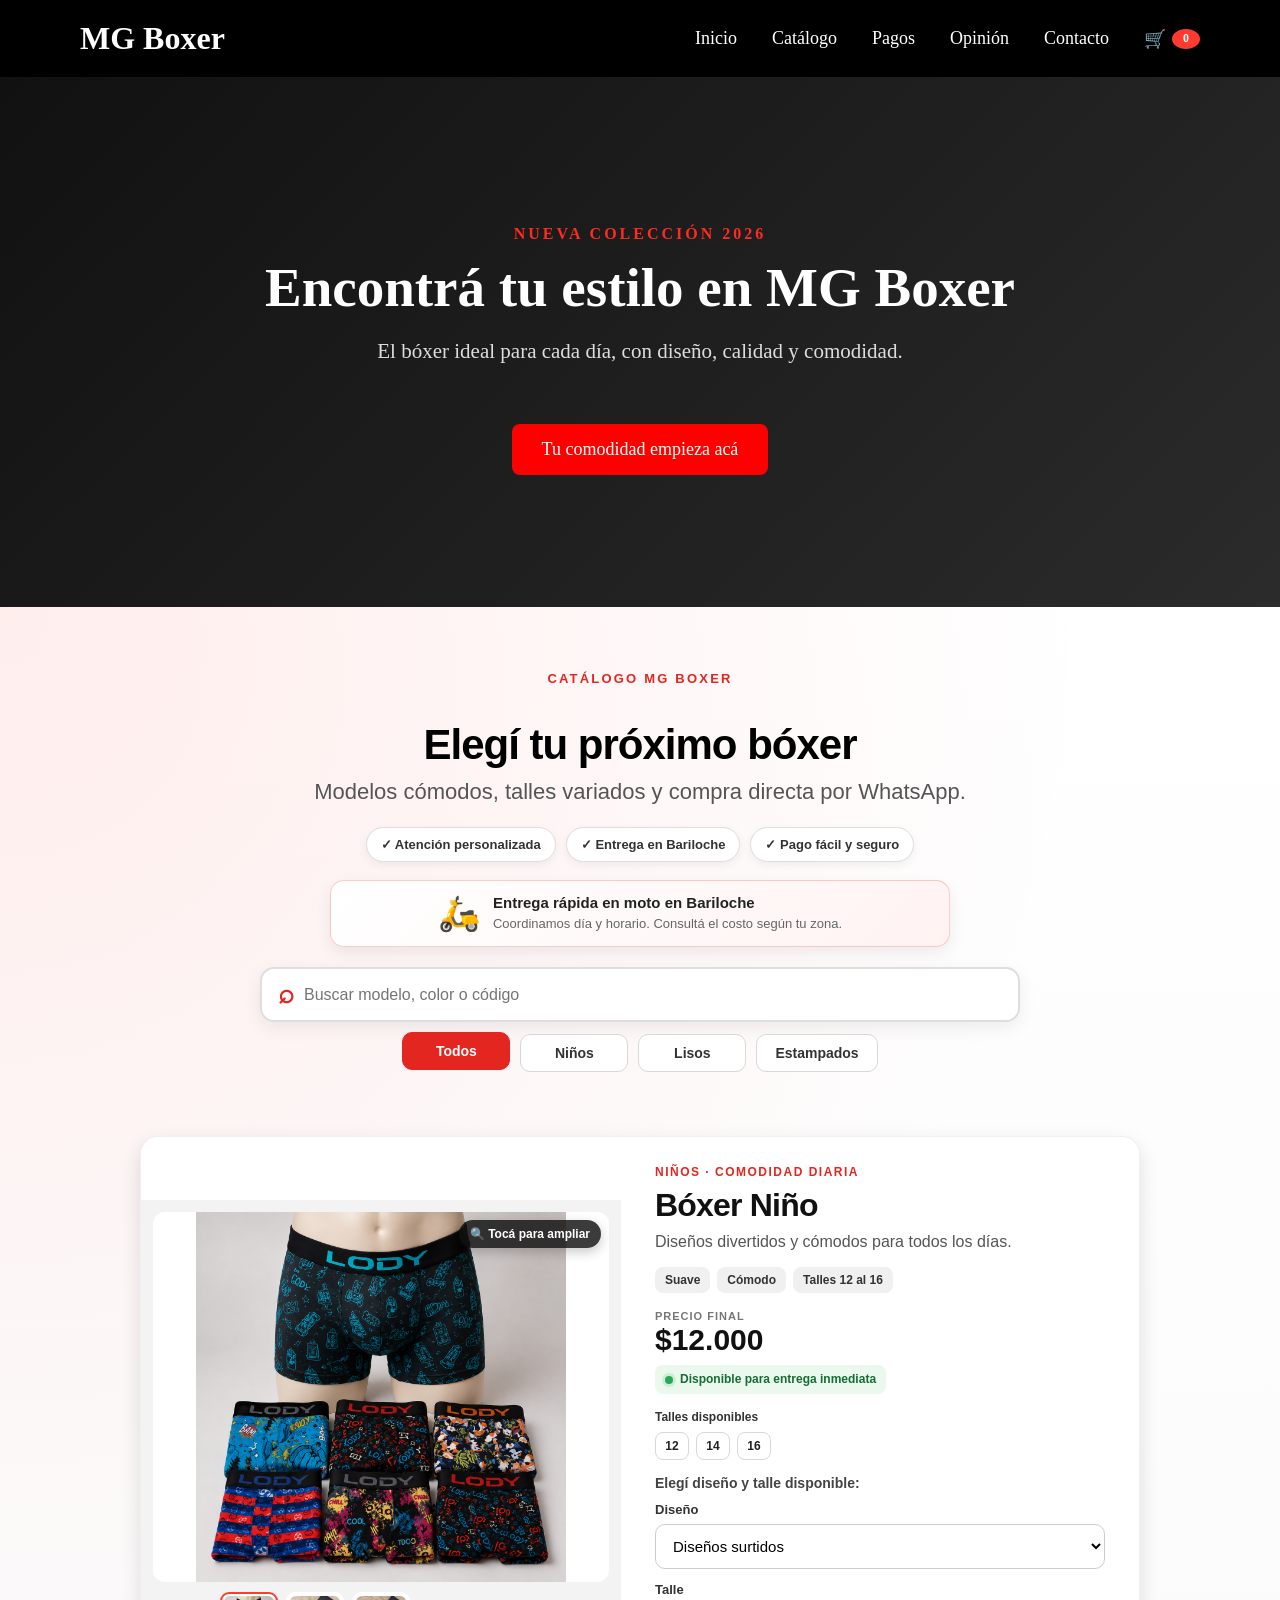
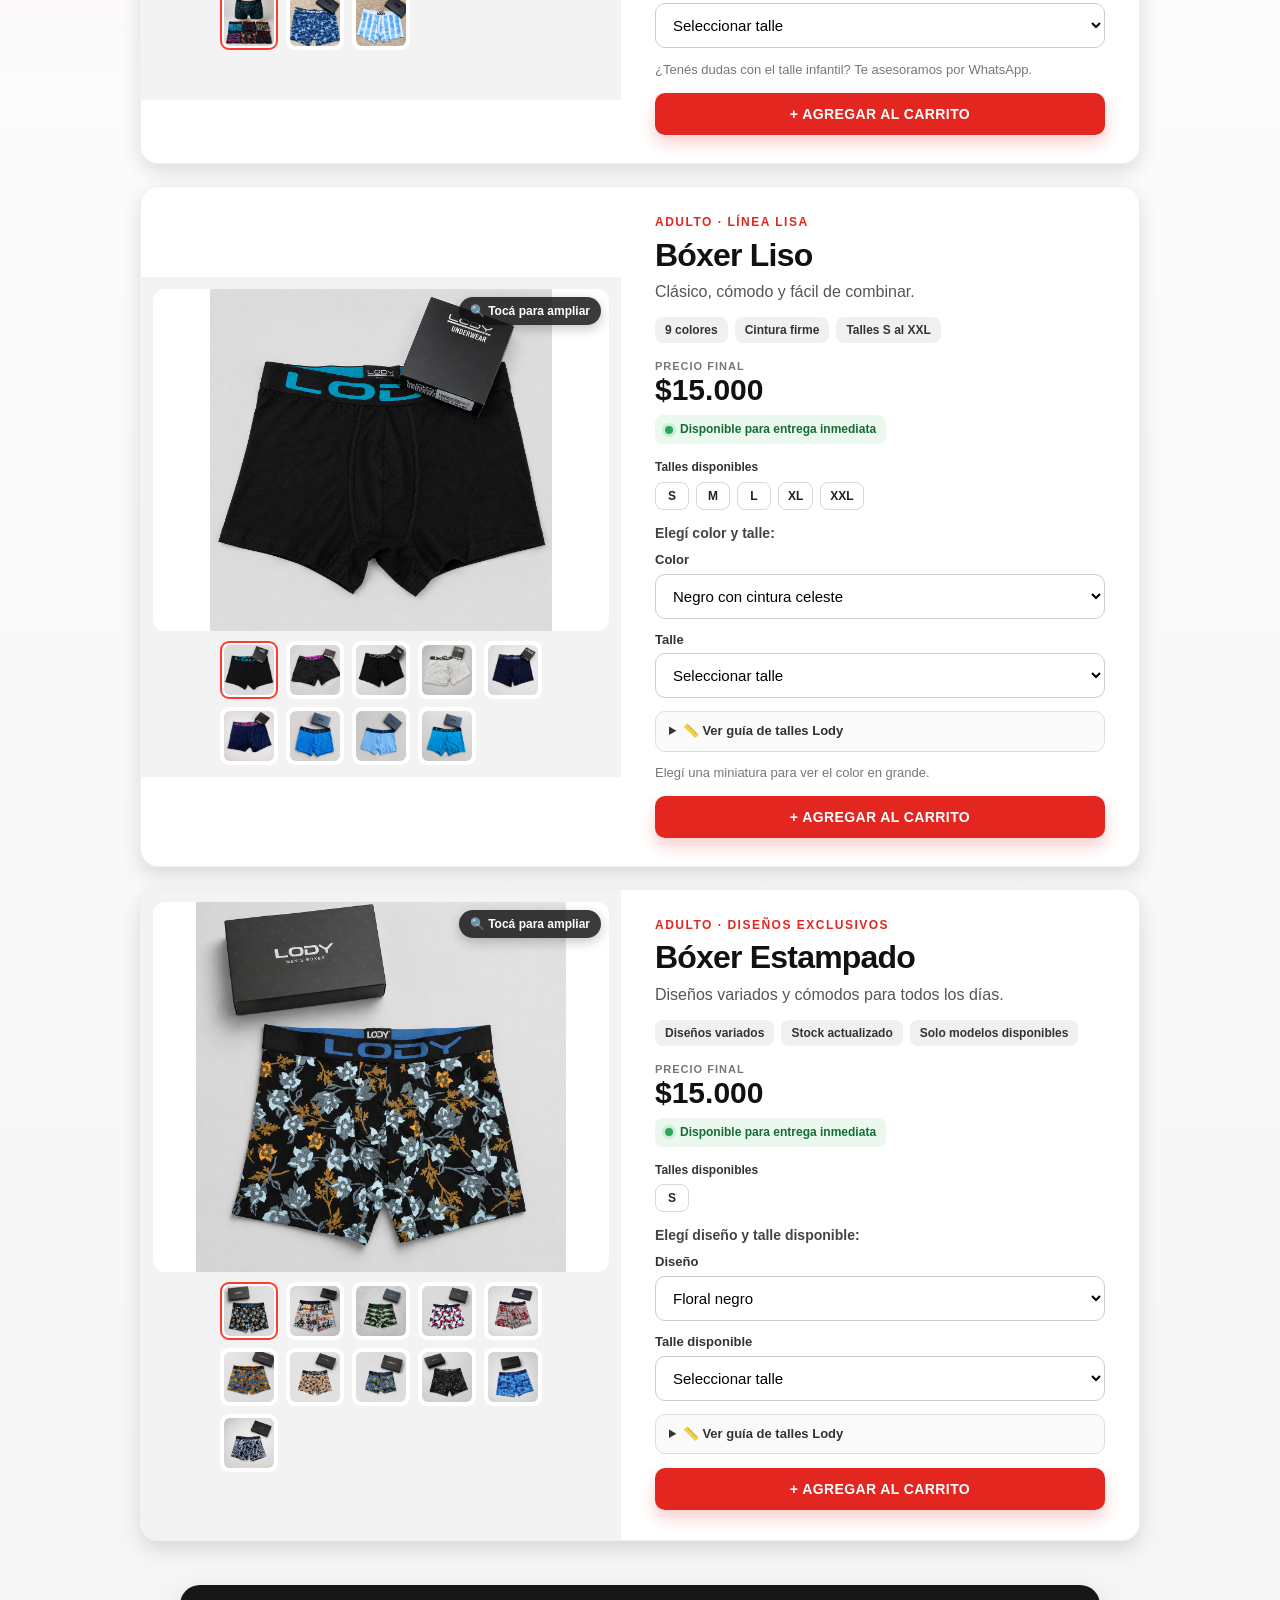
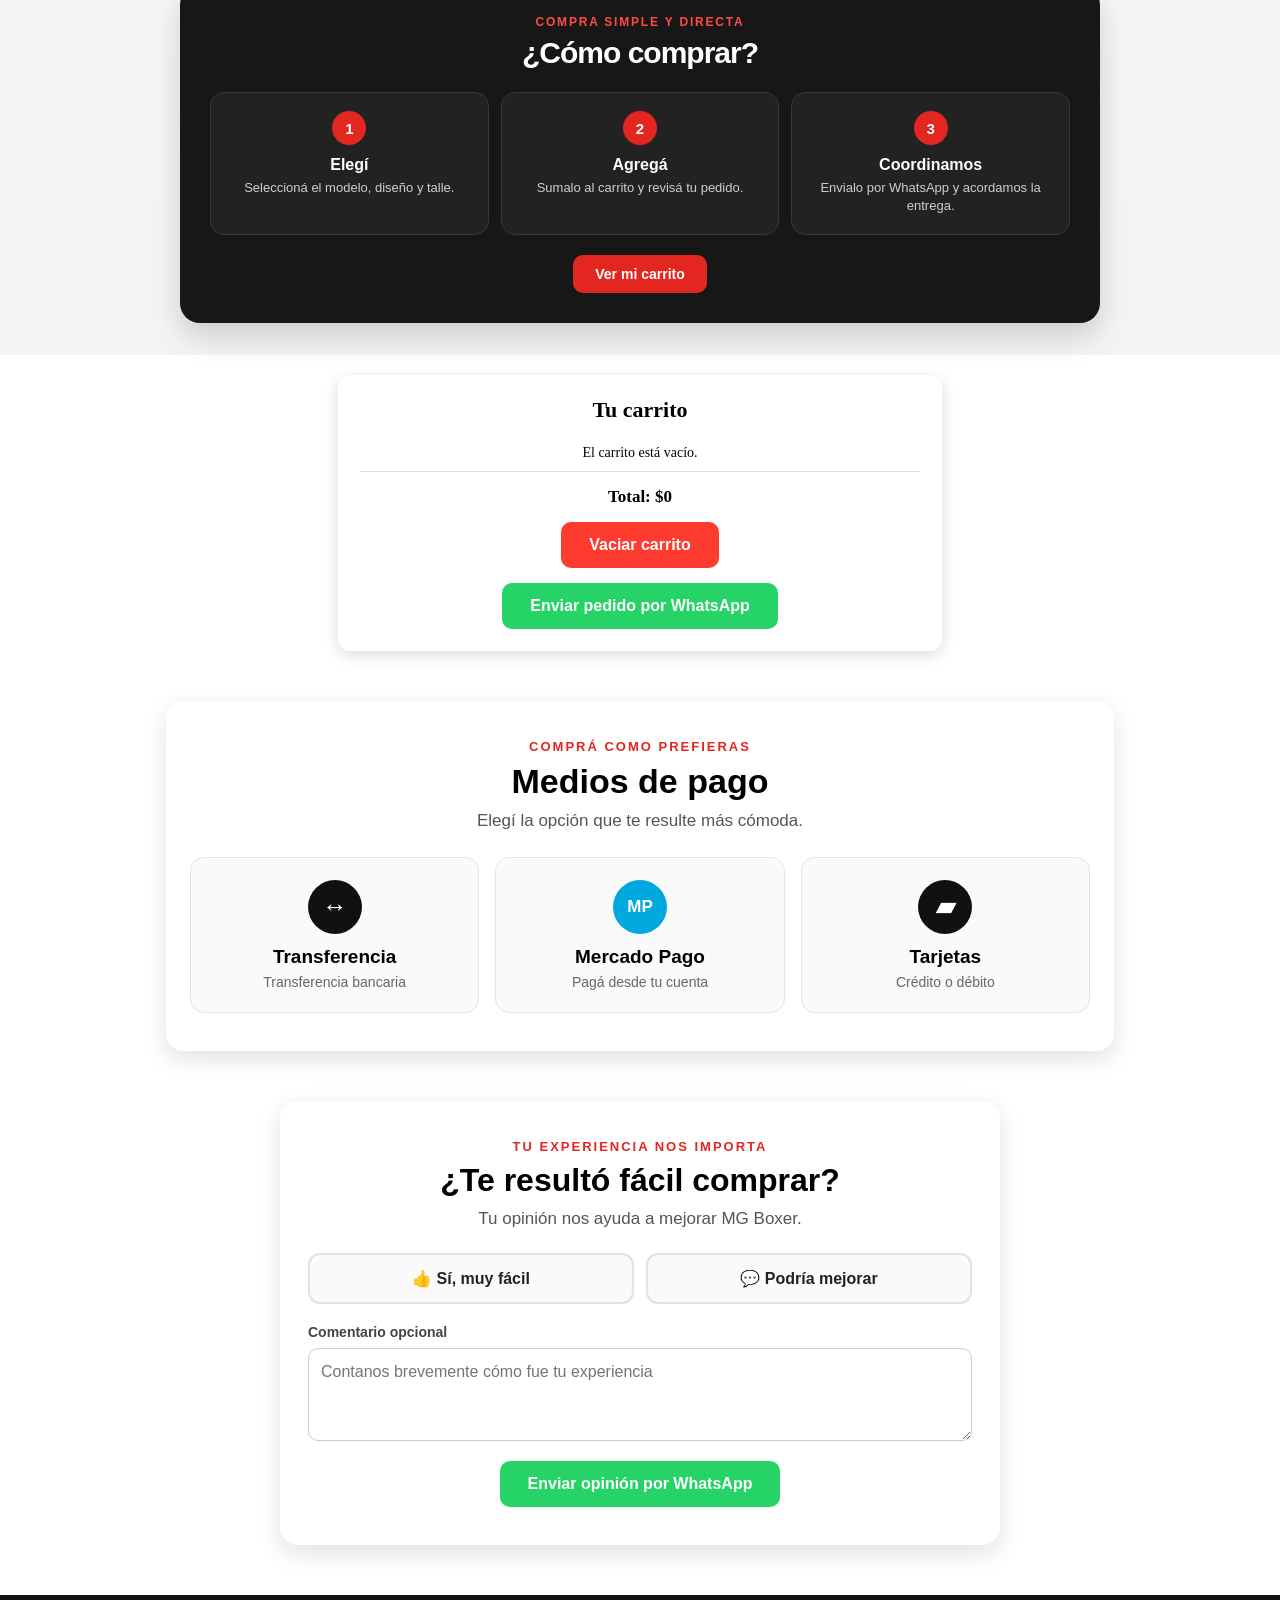
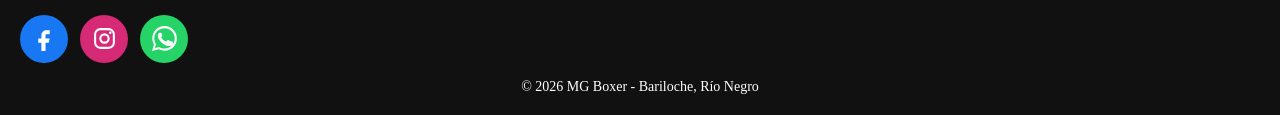
==== commit 9d730520: "Add files via upload" ====
--- a/index.html
+++ b/index.html
@@ -3,9 +3,45 @@
 
 <head>
     <meta charset="UTF-8">
-    <meta name="viewport" content="width=device-width, initial-scale=1.0">
-    <title>MG Boxer</title>
-    <link rel="stylesheet" href="style.css">
+    <meta name="viewport" content="width=device-width, initial-scale=1.0">
+    <title>MG Boxer | Bóxers Lody en Bariloche</title>
+    <meta name="description" content="Comprá bóxers Lody para hombre y niño en MG Boxer, Bariloche. Modelos lisos y estampados, talles variados y pedidos por WhatsApp.">
+    <meta name="robots" content="index, follow">
+    <link rel="canonical" href="https://pelusero1003.github.io/mg-boxer/">
+
+    <meta property="og:locale" content="es_AR">
+    <meta property="og:type" content="website">
+    <meta property="og:title" content="MG Boxer | Bóxers Lody en Bariloche">
+    <meta property="og:description" content="Bóxers Lody para hombre y niño. Modelos lisos y estampados, talles variados y pedidos por WhatsApp.">
+    <meta property="og:url" content="https://pelusero1003.github.io/mg-boxer/">
+    <meta property="og:image" content="https://pelusero1003.github.io/mg-boxer/imagenes/Adulto/catalogo/liso/boxer-liso-negro-celeste.png">
+    <meta property="og:site_name" content="MG Boxer">
+
+    <meta name="twitter:card" content="summary_large_image">
+    <meta name="twitter:title" content="MG Boxer | Bóxers Lody en Bariloche">
+    <meta name="twitter:description" content="Bóxers Lody para hombre y niño. Modelos lisos y estampados, talles variados y pedidos por WhatsApp.">
+    <meta name="twitter:image" content="https://pelusero1003.github.io/mg-boxer/imagenes/Adulto/catalogo/liso/boxer-liso-negro-celeste.png">
+
+    <script type="application/ld+json">
+    {
+        "@context": "https://schema.org",
+        "@type": "OnlineStore",
+        "name": "MG Boxer",
+        "url": "https://pelusero1003.github.io/mg-boxer/",
+        "description": "Venta de bóxers Lody para hombre y niño en Bariloche.",
+        "image": "https://pelusero1003.github.io/mg-boxer/imagenes/Adulto/catalogo/liso/boxer-liso-negro-celeste.png",
+        "telephone": "+54 294 432-2149",
+        "areaServed": {
+            "@type": "City",
+            "name": "San Carlos de Bariloche"
+        },
+        "sameAs": [
+            "https://www.facebook.com/profile.php?id=61555936224606",
+            "https://www.instagram.com/mgboxerbariloche/"
+        ]
+    }
+    </script>
+    <link rel="stylesheet" href="style.css?v=20261007-1">
 </head>
 
 <body>
@@ -19,6 +55,8 @@
         <nav>
             <a href="#inicio">Inicio</a>
             <a href="#catalogo">Catálogo</a>
+            <a href="#medios-pago">Pagos</a>
+            <a href="#opinion">Opinión</a>
             <a href="#contacto">Contacto</a>
 
             <a href="#carrito" class="carrito-menu">
@@ -58,212 +96,253 @@
 
     <!-- CATÁLOGO -->
 
-    <section class="catalogo" id="catalogo">
-
-    <h2>Nuestros productos</h2>
-
-    <p class="catalogo-texto">
-        Elegí el modelo que más te guste.
-    </p>
-
-    <div class="productos">
-
-
-        <!-- BÓXER NIÑO -->
-
-        <div class="card">
-
-            <img
-                src="imagenes/Niño/Talle 12/niño.png.png"
-                alt="Bóxer Niño Lody"
-            >
-
-            <h3>Bóxer Niño</h3>
-
-            <p class="descripcion">
-                Diseños divertidos y cómodos para todos los días.
-            </p>
-
-            <p class="precio">$15.000</p>
-
-            <p class="talles">Elegí talle:</p>                       
-            
-
-            <select id="talle-nino">
-                <option value="">Seleccionar talle</option>
-                <option value="12">12</option>
-                <option value="14">14</option>
-                <option value="16">16</option>
-            </select>
-
-            <button
-                onclick="agregarProductoConTalle(
-                    'Bóxer Niño',
-                    15000,
-                    'nino'
-                )"
-            >
-                Comprar
-            </button>
-
-        </div>
-
-
-        <!-- BÓXER LISO -->
-
-        <div class="card card-liso">
-
-            <div class="galeria-producto">
-                <div class="miniaturas" id="miniaturas-liso">
-                    <button type="button" class="miniatura activa" data-color="Negro con cintura celeste" onclick="seleccionarColorLiso('Negro con cintura celeste')">
-                        <img src="imagenes/Adulto/catalogo/liso/boxer-liso-negro-celeste.png" alt="Negro con cintura celeste">
+    <section class="catalogo" id="catalogo">
+
+        <p class="catalogo-etiqueta">CATÁLOGO MG BOXER</p>
+        <h2>Elegí tu próximo bóxer</h2>
+        <p class="catalogo-texto">Modelos cómodos, talles variados y compra directa por WhatsApp.</p>
+
+        <div class="catalogo-beneficios" aria-label="Beneficios de compra">
+            <span>✓ Atención personalizada</span>
+            <span>✓ Entrega en Bariloche</span>
+            <span>✓ Pago fácil y seguro</span>
+        </div>
+
+        <div class="entrega-moto" aria-label="Entrega rápida en moto">
+            <span class="entrega-moto-icono" aria-hidden="true">🛵</span>
+            <div>
+                <strong>Entrega rápida en moto en Bariloche</strong>
+                <p>Coordinamos día y horario. Consultá el costo según tu zona.</p>
+            </div>
+        </div>
+
+        <div class="herramientas-catalogo">
+            <label class="buscador-catalogo" for="buscar-producto">
+                <span aria-hidden="true">⌕</span>
+                <input id="buscar-producto" type="search" placeholder="Buscar modelo, color o código" autocomplete="off">
+            </label>
+
+            <div class="filtros-catalogo" role="group" aria-label="Filtrar productos">
+                <button type="button" class="filtro-catalogo activo" data-filtro="todos">Todos</button>
+                <button type="button" class="filtro-catalogo" data-filtro="nino">Niños</button>
+                <button type="button" class="filtro-catalogo" data-filtro="liso">Lisos</button>
+                <button type="button" class="filtro-catalogo" data-filtro="estampado">Estampados</button>
+            </div>
+            <p id="resultado-busqueda" class="resultado-busqueda" aria-live="polite"></p>
+        </div>
+
+        <div class="productos">
+
+            <!-- BÓXER NIÑO -->
+            <article class="card card-liso card-nino" id="boxer-nino" data-categoria="nino">
+                <div class="galeria-producto">
+                    <div class="miniaturas miniaturas-nino" id="miniaturas-nino">
+                        <button type="button" class="miniatura activa" data-diseno="Diseños surtidos" onclick="seleccionarDisenoNino('Diseños surtidos')"><img src="imagenes/Niño/Talle 12/niño.png.png" alt="Diseños surtidos"></button>
+                        <button type="button" class="miniatura" data-diseno="Camuflado azul" onclick="seleccionarDisenoNino('Camuflado azul')"><img src="imagenes/Niño/boxer-nino-camuflado-azul.png" alt="Camuflado azul"></button>
+                        <button type="button" class="miniatura" data-diseno="Rayado celeste" onclick="seleccionarDisenoNino('Rayado celeste')"><img src="imagenes/Niño/boxer-nino-rayado-celeste.png" alt="Rayado celeste"></button>
+                    </div>
+                    <img id="imagen-nino" class="imagen-principal imagen-ampliable" src="imagenes/Niño/Talle 12/niño.png.png" alt="Bóxer niño diseños surtidos" role="button" tabindex="0" aria-label="Ampliar imagen del bóxer para niño" onclick="abrirImagen(this)" onkeydown="manejarTeclaImagen(event, this)">
+                    <span class="pista-ampliar">🔍 Tocá para ampliar</span>
+                </div>
+
+                <div class="producto-info">
+                    <p class="producto-categoria">NIÑOS · COMODIDAD DIARIA</p>
+                    <h3>Bóxer Niño</h3>
+                    <p class="descripcion">Diseños divertidos y cómodos para todos los días.</p>
+
+                    <div class="producto-destacados">
+                        <span>Suave</span>
+                        <span>Cómodo</span>
+                        <span>Talles 12 al 16</span>
+                    </div>
+
+                    <p class="precio"><small>Precio final</small>$12.000</p>
+                    <p class="disponibilidad"><span aria-hidden="true"></span> Disponible para entrega inmediata</p>
+                    <div class="talles-disponibles" aria-label="Talles disponibles">
+                        <strong>Talles disponibles</strong>
+                        <div id="talles-nino-visibles" class="chips-talles"></div>
+                    </div>
+                    <p class="talles">Elegí diseño y talle disponible:</p>
+
+                    <label class="selector-label" for="diseno-nino">Diseño</label>
+                    <select id="diseno-nino" onchange="cambiarDisenoNino()">
+                        <option value="Diseños surtidos">Diseños surtidos</option>
+                        <option value="Camuflado azul">Camuflado azul</option>
+                        <option value="Rayado celeste">Rayado celeste</option>
+                    </select>
+
+                    <label class="selector-label" for="talle-nino">Talle</label>
+                    <select id="talle-nino">
+                        <option value="">Seleccionar talle</option>
+                        <option value="12">12</option>
+                        <option value="14">14</option>
+                        <option value="16">16</option>
+                    </select>
+
+                    <p class="ayuda-talle">¿Tenés dudas con el talle infantil? Te asesoramos por WhatsApp.</p>
+                    <button class="btn-agregar" onclick="agregarProductoNino()">
+                        + AGREGAR AL CARRITO
                     </button>
-                    <button type="button" class="miniatura" data-color="Negro con cintura fucsia" onclick="seleccionarColorLiso('Negro con cintura fucsia')">
-                        <img src="imagenes/Adulto/catalogo/liso/liso-negro-cintura-fucsia.png" alt="Negro con cintura fucsia">
-                    </button>
-                    <button type="button" class="miniatura" data-color="Negro con cintura gris" onclick="seleccionarColorLiso('Negro con cintura gris')">
-                        <img src="imagenes/Adulto/catalogo/liso/liso-negro-cintura-gris.png" alt="Negro con cintura gris">
-                    </button>
-                    <button type="button" class="miniatura" data-color="Gris claro" onclick="seleccionarColorLiso('Gris claro')">
-                        <img src="imagenes/Adulto/catalogo/liso/liso-gris-claro.png" alt="Gris claro">
-                    </button>
-                    <button type="button" class="miniatura" data-color="Azul marino" onclick="seleccionarColorLiso('Azul marino')">
-                        <img src="imagenes/Adulto/catalogo/liso/liso-azul-marino.png" alt="Azul marino">
-                    </button>
-                    <button type="button" class="miniatura" data-color="Azul marino con cintura fucsia" onclick="seleccionarColorLiso('Azul marino con cintura fucsia')">
-                        <img src="imagenes/Adulto/catalogo/liso/liso-azul-marino-cintura-fucsia.png" alt="Azul marino con cintura fucsia">
-                    </button>
-                    <button type="button" class="miniatura" data-color="Azul intenso" onclick="seleccionarColorLiso('Azul intenso')">
-                        <img src="imagenes/Adulto/catalogo/liso/liso-azul-intenso.png" alt="Azul intenso">
-                    </button>
-                    <button type="button" class="miniatura" data-color="Celeste" onclick="seleccionarColorLiso('Celeste')">
-                        <img src="imagenes/Adulto/catalogo/liso/liso-celeste.png" alt="Celeste">
-                    </button>
-                    <button type="button" class="miniatura" data-color="Turquesa" onclick="seleccionarColorLiso('Turquesa')">
-                        <img src="imagenes/Adulto/catalogo/liso/liso-turquesa.png" alt="Turquesa">
-                    </button>
-                </div>
-
-                <img
-                    id="imagen-liso"
-                    class="imagen-principal"
-                    src="imagenes/Adulto/catalogo/liso/boxer-liso-negro-celeste.png"
-                    alt="Bóxer liso negro con cintura celeste"
-                >
-            </div>
-
-            <h3>Bóxer Liso</h3>
-
-            <p class="descripcion">
-                Clásico, cómodo y fácil de combinar.
-            </p>
-
-            <p class="precio">$15.000</p>
-
-            <p class="talles">Elegí color y talle:</p>
-
-            <select id="color-liso" onchange="cambiarColorLiso()">
-                <option value="Negro con cintura celeste">Negro con cintura celeste</option>
-                <option value="Negro con cintura fucsia">Negro con cintura fucsia</option>
-                <option value="Negro con cintura gris">Negro con cintura gris</option>
-                <option value="Gris claro">Gris claro</option>
-                <option value="Azul marino">Azul marino</option>
-                <option value="Azul marino con cintura fucsia">Azul marino con cintura fucsia</option>
-                <option value="Azul intenso">Azul intenso</option>
-                <option value="Celeste">Celeste</option>
-                <option value="Turquesa">Turquesa</option>
-            </select>
-
-            <select id="talle-liso">
-                <option value="">Seleccionar talle</option>
-                <option value="S">S</option>
-                <option value="M">M</option>
-                <option value="L">L</option>
-                <option value="XL">XL</option>
-                <option value="XXL">XXL</option>
-</select>
-
-            <button
-                onclick="agregarProductoLiso()"
-            >
-                Comprar
-            </button>
-
-        </div>
-
-
-        <!-- BÓXER ESTAMPADO -->
-
-        <div class="card card-liso card-estampado">
-
-            <div class="galeria-producto">
-                <div class="miniaturas" id="miniaturas-estampado"></div>
-
-                <img
-                    id="imagen-estampado"
-                    class="imagen-principal"
-                    src="imagenes/Adulto/catalogo/estampados/01-floral-negro.png"
-                    alt="Bóxer estampado floral negro"
-                >
-            </div>
-
-            <h3>Bóxer Estampado</h3>
-
-            <p class="descripcion">
-                Diseños variados y cómodos para todos los días.
-            </p>
-
-            <p class="precio">$15.000</p>
-
-            <p class="talles">Elegí diseño y talle disponible:</p>
-
-            <select id="diseno-estampado" onchange="cambiarDisenoEstampado()">
-            </select>
-
-            <select id="talle-estampado">
-                <option value="">Seleccionar talle</option>
-            </select>
-
-            <button
-                onclick="agregarProductoEstampado()"
-            >
-                Comprar
-            </button>
-
-        </div>
-
-
-        <!-- PACK X2 -->
-
-        <div class="card card-pack">
-
-            <img
-                src="imagenes/Pack x2/Pack x2.png.png"
-                alt="Pack x2"
-            >
-
-            <h3>Pack x2</h3>
-
-            <p class="descripcion">
-                Elegí dos bóxers y aprovechá la promoción.
-            </p>
-
-            <p class="precio">$28.000</p>
-
-            <p class="talles">
-                Elegí los talles al confirmar el pedido.
-            </p>
-
-            <button onclick="agregarProducto('Pack x2', 28000)">
-                Comprar
-            </button>
-
-        </div>
-
-
-    </div>
-
-</section>
+                </div>
+            </article>
+
+            <!-- BÓXER LISO -->
+            <article class="card card-liso" id="boxer-liso" data-categoria="liso">
+                <div class="galeria-producto">
+                    <div class="miniaturas" id="miniaturas-liso">
+                        <button type="button" class="miniatura activa" data-color="Negro con cintura celeste" onclick="seleccionarColorLiso('Negro con cintura celeste')"><img src="imagenes/Adulto/catalogo/liso/boxer-liso-negro-celeste.png" alt="Negro con cintura celeste"></button>
+                        <button type="button" class="miniatura" data-color="Negro con cintura fucsia" onclick="seleccionarColorLiso('Negro con cintura fucsia')"><img src="imagenes/Adulto/catalogo/liso/liso-negro-cintura-fucsia.png" alt="Negro con cintura fucsia"></button>
+                        <button type="button" class="miniatura" data-color="Negro con cintura gris" onclick="seleccionarColorLiso('Negro con cintura gris')"><img src="imagenes/Adulto/catalogo/liso/liso-negro-cintura-gris.png" alt="Negro con cintura gris"></button>
+                        <button type="button" class="miniatura" data-color="Gris claro" onclick="seleccionarColorLiso('Gris claro')"><img src="imagenes/Adulto/catalogo/liso/liso-gris-claro.png" alt="Gris claro"></button>
+                        <button type="button" class="miniatura" data-color="Azul marino" onclick="seleccionarColorLiso('Azul marino')"><img src="imagenes/Adulto/catalogo/liso/liso-azul-marino.png" alt="Azul marino"></button>
+                        <button type="button" class="miniatura" data-color="Azul marino con cintura fucsia" onclick="seleccionarColorLiso('Azul marino con cintura fucsia')"><img src="imagenes/Adulto/catalogo/liso/liso-azul-marino-cintura-fucsia.png" alt="Azul marino con cintura fucsia"></button>
+                        <button type="button" class="miniatura" data-color="Azul intenso" onclick="seleccionarColorLiso('Azul intenso')"><img src="imagenes/Adulto/catalogo/liso/liso-azul-intenso.png" alt="Azul intenso"></button>
+                        <button type="button" class="miniatura" data-color="Celeste" onclick="seleccionarColorLiso('Celeste')"><img src="imagenes/Adulto/catalogo/liso/liso-celeste.png" alt="Celeste"></button>
+                        <button type="button" class="miniatura" data-color="Turquesa" onclick="seleccionarColorLiso('Turquesa')"><img src="imagenes/Adulto/catalogo/liso/liso-turquesa.png" alt="Turquesa"></button>
+                    </div>
+
+                    <img id="imagen-liso" class="imagen-principal imagen-ampliable" src="imagenes/Adulto/catalogo/liso/boxer-liso-negro-celeste.png" alt="Bóxer liso negro con cintura celeste" role="button" tabindex="0" aria-label="Ampliar imagen del bóxer liso" onclick="abrirImagen(this)" onkeydown="manejarTeclaImagen(event, this)">
+                    <span class="pista-ampliar">🔍 Tocá para ampliar</span>
+                </div>
+
+                <div class="producto-info">
+                    <p class="producto-categoria">ADULTO · LÍNEA LISA</p>
+                    <h3>Bóxer Liso</h3>
+                    <p class="descripcion">Clásico, cómodo y fácil de combinar.</p>
+
+                    <div class="producto-destacados">
+                        <span>9 colores</span>
+                        <span>Cintura firme</span>
+                        <span>Talles S al XXL</span>
+                    </div>
+
+                    <p class="precio"><small>Precio final</small>$15.000</p>
+                    <p class="disponibilidad"><span aria-hidden="true"></span> Disponible para entrega inmediata</p>
+                    <div class="talles-disponibles" aria-label="Talles disponibles">
+                        <strong>Talles disponibles</strong>
+                        <div class="chips-talles">
+                            <span>S</span><span>M</span><span>L</span><span>XL</span><span>XXL</span>
+                        </div>
+                    </div>
+                    <p class="talles">Elegí color y talle:</p>
+
+                    <label class="selector-label" for="color-liso">Color</label>
+                    <select id="color-liso" onchange="cambiarColorLiso()">
+                        <option value="Negro con cintura celeste">Negro con cintura celeste</option>
+                        <option value="Negro con cintura fucsia">Negro con cintura fucsia</option>
+                        <option value="Negro con cintura gris">Negro con cintura gris</option>
+                        <option value="Gris claro">Gris claro</option>
+                        <option value="Azul marino">Azul marino</option>
+                        <option value="Azul marino con cintura fucsia">Azul marino con cintura fucsia</option>
+                        <option value="Azul intenso">Azul intenso</option>
+                        <option value="Celeste">Celeste</option>
+                        <option value="Turquesa">Turquesa</option>
+                    </select>
+
+                    <label class="selector-label" for="talle-liso">Talle</label>
+                    <select id="talle-liso">
+                        <option value="">Seleccionar talle</option>
+                        <option value="S">S</option>
+                        <option value="M">M</option>
+                        <option value="L">L</option>
+                        <option value="XL">XL</option>
+                        <option value="XXL">XXL</option>
+                    </select>
+
+                    <details class="guia-talles">
+                        <summary>📏 Ver guía de talles Lody</summary>
+                        <div class="guia-talles-contenido">
+                            <p>Medí la cintura del bóxer apoyado, de lado a lado y sin estirar.</p>
+                            <div class="tabla-talles" role="table" aria-label="Guía de talles Lody para hombre">
+                                <span role="columnheader">Talle</span><span role="columnheader">Media cintura</span>
+                                <strong role="cell">S</strong><span role="cell">35,5 cm</span>
+                                <strong role="cell">M</strong><span role="cell">37,5 cm</span>
+                                <strong role="cell">L</strong><span role="cell">39,5 cm</span>
+                                <strong role="cell">XL</strong><span role="cell">41,5 cm</span>
+                                <strong role="cell">XXL</strong><span role="cell">42,5 cm</span>
+                            </div>
+                            <small>Medidas oficiales de la guía Lody Men.</small>
+                        </div>
+                    </details>
+
+                    <p class="ayuda-talle">Elegí una miniatura para ver el color en grande.</p>
+                    <button class="btn-agregar" onclick="agregarProductoLiso()">+ AGREGAR AL CARRITO</button>
+                </div>
+            </article>
+
+            <!-- BÓXER ESTAMPADO -->
+            <article class="card card-liso card-estampado" id="boxer-estampado" data-categoria="estampado">
+                <div class="galeria-producto">
+                    <div class="miniaturas" id="miniaturas-estampado"></div>
+                    <img id="imagen-estampado" class="imagen-principal imagen-ampliable" src="imagenes/Adulto/catalogo/estampados/01-floral-negro.png" alt="Bóxer estampado floral negro" role="button" tabindex="0" aria-label="Ampliar imagen del bóxer estampado" onclick="abrirImagen(this)" onkeydown="manejarTeclaImagen(event, this)">
+                    <span class="pista-ampliar">🔍 Tocá para ampliar</span>
+                </div>
+
+                <div class="producto-info">
+                    <p class="producto-categoria">ADULTO · DISEÑOS EXCLUSIVOS</p>
+                    <h3>Bóxer Estampado</h3>
+                    <p class="descripcion">Diseños variados y cómodos para todos los días.</p>
+
+                    <div class="producto-destacados">
+                        <span>Diseños variados</span>
+                        <span>Stock actualizado</span>
+                        <span>Solo modelos disponibles</span>
+                    </div>
+
+                    <p class="precio"><small>Precio final</small>$15.000</p>
+                    <p class="disponibilidad"><span aria-hidden="true"></span> Disponible para entrega inmediata</p>
+                    <p id="codigo-estampado" class="codigo-producto" hidden></p>
+                    <div class="talles-disponibles" aria-label="Talles disponibles">
+                        <strong>Talles disponibles</strong>
+                        <div id="talles-estampado-visibles" class="chips-talles"></div>
+                    </div>
+                    <p class="talles">Elegí diseño y talle disponible:</p>
+
+                    <label class="selector-label" for="diseno-estampado">Diseño</label>
+                    <select id="diseno-estampado" onchange="cambiarDisenoEstampado()"></select>
+
+                    <label class="selector-label" for="talle-estampado">Talle disponible</label>
+                    <select id="talle-estampado">
+                        <option value="">Seleccionar talle</option>
+                    </select>
+
+                    <details class="guia-talles">
+                        <summary>📏 Ver guía de talles Lody</summary>
+                        <div class="guia-talles-contenido">
+                            <p>Medí la cintura del bóxer apoyado, de lado a lado y sin estirar.</p>
+                            <div class="tabla-talles" role="table" aria-label="Guía de talles Lody para hombre">
+                                <span role="columnheader">Talle</span><span role="columnheader">Media cintura</span>
+                                <strong role="cell">S</strong><span role="cell">35,5 cm</span>
+                                <strong role="cell">M</strong><span role="cell">37,5 cm</span>
+                                <strong role="cell">L</strong><span role="cell">39,5 cm</span>
+                                <strong role="cell">XL</strong><span role="cell">41,5 cm</span>
+                                <strong role="cell">XXL</strong><span role="cell">42,5 cm</span>
+                            </div>
+                            <small>Medidas oficiales de la guía Lody Men.</small>
+                        </div>
+                    </details>
+
+                    <p id="estado-estampado" class="estado-diseno" aria-live="polite"></p>
+                    <button class="btn-agregar" id="boton-estampado" onclick="agregarProductoEstampado()">+ AGREGAR AL CARRITO</button>
+                </div>
+            </article>
+
+        </div>
+
+        <p id="sin-resultados" class="sin-resultados" hidden>No encontramos ese modelo. Probá con otro nombre, color o código.</p>
+
+        <section class="como-comprar" aria-labelledby="titulo-como-comprar">
+            <p class="como-comprar-etiqueta">COMPRA SIMPLE Y DIRECTA</p>
+            <h2 id="titulo-como-comprar">¿Cómo comprar?</h2>
+            <div class="pasos-compra">
+                <div class="paso-compra"><span>1</span><strong>Elegí</strong><p>Seleccioná el modelo, diseño y talle.</p></div>
+                <div class="paso-compra"><span>2</span><strong>Agregá</strong><p>Sumalo al carrito y revisá tu pedido.</p></div>
+                <div class="paso-compra"><span>3</span><strong>Coordinamos</strong><p>Envialo por WhatsApp y acordamos la entrega.</p></div>
+            </div>
+            <a class="boton-como-comprar" href="#carrito">Ver mi carrito</a>
+        </section>
+
+    </section>
 
 
     <!-- CARRITO -->
@@ -291,9 +370,62 @@
             Enviar pedido por WhatsApp
         </button>
 
-    </section>
-
-
+    </section>
+
+
+    <!-- MEDIOS DE PAGO -->
+
+    <section class="medios-pago" id="medios-pago">
+        <p class="medios-pago-etiqueta">COMPRÁ COMO PREFIERAS</p>
+        <h2>Medios de pago</h2>
+        <p class="medios-pago-texto">Elegí la opción que te resulte más cómoda.</p>
+
+        <div class="opciones-pago">
+            <div class="opcion-pago">
+                <span class="pago-icono" aria-hidden="true">↔</span>
+                <h3>Transferencia</h3>
+                <p>Transferencia bancaria</p>
+            </div>
+
+            <div class="opcion-pago">
+                <span class="pago-icono pago-icono-mp" aria-hidden="true">MP</span>
+                <h3>Mercado Pago</h3>
+                <p>Pagá desde tu cuenta</p>
+            </div>
+
+            <div class="opcion-pago">
+                <span class="pago-icono" aria-hidden="true">▰</span>
+                <h3>Tarjetas</h3>
+                <p>Crédito o débito</p>
+            </div>
+        </div>
+    </section>
+
+
+    <!-- OPINIÓN -->
+
+    <section class="opinion" id="opinion">
+        <p class="opinion-etiqueta">TU EXPERIENCIA NOS IMPORTA</p>
+        <h2>¿Te resultó fácil comprar?</h2>
+        <p class="opinion-texto">Tu opinión nos ayuda a mejorar MG Boxer.</p>
+
+        <div class="opinion-opciones" role="radiogroup" aria-label="¿Te resultó fácil comprar?">
+            <label>
+                <input type="radio" name="experiencia" value="Sí, muy fácil">
+                <span>👍 Sí, muy fácil</span>
+            </label>
+            <label>
+                <input type="radio" name="experiencia" value="Podría mejorar">
+                <span>💬 Podría mejorar</span>
+            </label>
+        </div>
+
+        <label class="opinion-comentario" for="comentario-opinion">Comentario opcional</label>
+        <textarea id="comentario-opinion" rows="3" maxlength="300" placeholder="Contanos brevemente cómo fue tu experiencia"></textarea>
+        <button class="btn-opinion" onclick="enviarOpinion()">Enviar opinión por WhatsApp</button>
+    </section>
+
+
     <!-- CONTACTO -->
 
     <footer id="contacto">
@@ -313,7 +445,7 @@
 
             <a
                 class="red-social instagram"
-                href="https://www.instagram.com/estiloparatodosss/"
+                href="https://www.instagram.com/mgboxerbariloche/"
                 target="_blank"
                 rel="noopener noreferrer"
             >
@@ -342,10 +474,24 @@
             © 2026 MG Boxer - Bariloche, Río Negro
         </p>
 
-    </footer>
-
-
-    <script src="script.js"></script>
+    </footer>
+
+
+    <div id="aviso" class="aviso" role="status" aria-live="polite">
+        <span id="aviso-texto"></span>
+        <a href="#carrito">Ver carrito</a>
+    </div>
+
+
+<div id="modal-imagen" class="modal-imagen" role="dialog" aria-modal="true" aria-hidden="true" aria-label="Imagen ampliada del producto" onclick="cerrarImagen(event)">
+    <div class="modal-imagen-contenido">
+        <button type="button" class="cerrar-modal" aria-label="Cerrar imagen ampliada" onclick="cerrarImagen()">×</button>
+        <img id="imagen-modal" src="" alt="">
+        <p id="texto-imagen-modal"></p>
+    </div>
+</div>
+
+<script src="script.js?v=20261007-1"></script>
 
 </body>
 
--- a/style.css
+++ b/style.css
@@ -149,10 +149,22 @@
 
 /* CATÁLOGO */
 
-.catalogo{
-    padding:50px 20px 20px;
-    text-align:center;
-}
+.catalogo{
+    padding:64px 20px 24px;
+    text-align:center;
+    background:
+        radial-gradient(circle at top left, rgba(255,59,48,.09), transparent 34%),
+        linear-gradient(180deg, #fff 0%, #f4f4f4 100%);
+}
+
+.catalogo-etiqueta{
+    margin:0 0 8px;
+    color:#e32620;
+    font-family:"Segoe UI", Arial, sans-serif;
+    font-size:13px;
+    font-weight:900;
+    letter-spacing:2.2px;
+}
 
 .catalogo h2{
     font-size:42px;
@@ -167,7 +179,133 @@
     font-family:"Segoe UI", Arial, sans-serif;
     font-weight:400;
     color:#555;
-    margin-bottom:10px;
+    margin:0 auto 22px;
+    max-width:680px;
+}
+
+.catalogo-beneficios{
+    display:flex;
+    justify-content:center;
+    flex-wrap:wrap;
+    gap:10px;
+    max-width:900px;
+    margin:0 auto 18px;
+}
+
+.catalogo-beneficios span{
+    padding:9px 14px;
+    border:1px solid #dedede;
+    border-radius:999px;
+    background:white;
+    color:#333;
+    font:700 13px/1.2 "Segoe UI", Arial, sans-serif;
+    box-shadow:0 3px 10px rgba(0,0,0,.06);
+}
+
+.entrega-moto{
+    display:flex;
+    align-items:center;
+    justify-content:center;
+    gap:13px;
+    width:min(620px, calc(100% - 30px));
+    margin:0 auto 20px;
+    padding:13px 18px;
+    box-sizing:border-box;
+    border:1px solid rgba(227,38,32,.22);
+    border-radius:14px;
+    background:linear-gradient(135deg, #fff 0%, #fff3f2 100%);
+    color:#222;
+    text-align:left;
+    box-shadow:0 6px 16px rgba(0,0,0,.07);
+}
+
+.entrega-moto-icono{
+    flex:0 0 auto;
+    font-size:34px;
+    line-height:1;
+}
+
+.entrega-moto strong{
+    display:block;
+    margin-bottom:3px;
+    font:900 15px/1.2 "Segoe UI", Arial, sans-serif;
+}
+
+.entrega-moto p{
+    margin:0;
+    color:#666;
+    font:13px/1.35 "Segoe UI", Arial, sans-serif;
+}
+
+.herramientas-catalogo{
+    width:min(760px, 100%);
+    margin:0 auto 18px;
+}
+
+.buscador-catalogo{
+    display:flex;
+    align-items:center;
+    gap:10px;
+    padding:5px 16px;
+    border:2px solid #dedede;
+    border-radius:14px;
+    background:white;
+    box-shadow:0 6px 18px rgba(0,0,0,.07);
+}
+
+.buscador-catalogo:focus-within{
+    border-color:#e32620;
+    box-shadow:0 0 0 4px rgba(227,38,32,.1);
+}
+
+.buscador-catalogo span{
+    color:#e32620;
+    font:900 27px/1 "Segoe UI", Arial, sans-serif;
+}
+
+.buscador-catalogo input{
+    width:100%;
+    padding:11px 0;
+    border:0;
+    outline:0;
+    background:transparent;
+    color:#222;
+    font:16px/1.2 "Segoe UI", Arial, sans-serif;
+}
+
+.filtros-catalogo{
+    display:flex;
+    justify-content:center;
+    flex-wrap:wrap;
+    gap:10px;
+    margin:12px auto 0;
+}
+
+.filtros-catalogo .filtro-catalogo{
+    min-width:108px;
+    padding:11px 18px;
+    border-radius:10px;
+    border:1px solid #d8d8d8;
+    background:white;
+    color:#333;
+    font:800 14px/1 "Segoe UI", Arial, sans-serif;
+    transition:.2s;
+    box-shadow:none;
+}
+
+.filtros-catalogo .filtro-catalogo:hover,
+.filtros-catalogo .filtro-catalogo.activo{
+    background:#e32620;
+    border-color:#e32620;
+    color:white;
+    transform:translateY(-2px);
+}
+
+.resultado-busqueda{
+    min-height:18px;
+    margin:8px 0 0;
+    color:#666;
+    font:700 12px/1.4 "Segoe UI", Arial, sans-serif;
 }
 
 .productos{
@@ -195,7 +333,13 @@
     grid-template-columns:320px 1fr;
     align-items:center;
     box-sizing:border-box;
-    padding:0 28px 0 0;
+    padding:0;
+    scroll-margin-top:90px;
+    border:1px solid rgba(0,0,0,.06);
+}
+
+.card[hidden]{
+    display:none !important;
 }
 
 .card:hover{
@@ -214,11 +358,22 @@
     transform:none;
 }
 
-.card-pack img,
-.card-pack:hover img{
+.producto-imagen-simple{
+    position:relative;
+    height:100%;
+    min-height:330px;
+    overflow:hidden;
+    padding:18px;
+    box-sizing:border-box;
+    background:#f3f3f3;
+}
+
+.producto-imagen-simple img{
+    height:100%;
+    min-height:330px;
     object-fit:contain;
-    object-position:center;
-    transform:none;
+    border-radius:12px;
+    background:white;
 }
 
 .card-liso{
@@ -226,6 +381,7 @@
 }
 
 .galeria-producto{
+    position:relative;
     height:500px;
     display:flex;
     flex-direction:column;
@@ -234,6 +390,91 @@
     box-sizing:border-box;
     background:#f3f3f3;
     grid-row:1 / span 8;
+}
+
+.imagen-ampliable{
+    cursor:zoom-in;
+}
+
+.imagen-ampliable:focus-visible{
+    outline:4px solid rgba(227,38,32,.55);
+    outline-offset:-4px;
+}
+
+.pista-ampliar{
+    position:absolute;
+    top:20px;
+    right:20px;
+    z-index:4;
+    padding:8px 11px;
+    border-radius:999px;
+    background:rgba(17,17,17,.82);
+    color:white;
+    font:800 12px/1 "Segoe UI", Arial, sans-serif;
+    pointer-events:none;
+    box-shadow:0 4px 12px rgba(0,0,0,.22);
+}
+
+.modal-imagen{
+    position:fixed;
+    inset:0;
+    z-index:9999;
+    display:none;
+    align-items:center;
+    justify-content:center;
+    padding:22px;
+    box-sizing:border-box;
+    background:rgba(0,0,0,.9);
+}
+
+.modal-imagen.visible{
+    display:flex;
+}
+
+.modal-imagen-contenido{
+    position:relative;
+    width:min(920px, 96vw);
+    max-height:94vh;
+    padding:16px 16px 12px;
+    box-sizing:border-box;
+    border-radius:18px;
+    background:white;
+    box-shadow:0 24px 70px rgba(0,0,0,.55);
+}
+
+.modal-imagen-contenido img{
+    display:block;
+    width:100%;
+    max-height:80vh;
+    object-fit:contain;
+    border-radius:12px;
+    background:#f3f3f3;
+}
+
+.modal-imagen-contenido p{
+    margin:10px 48px 0 6px;
+    color:#333;
+    font:700 14px/1.3 "Segoe UI", Arial, sans-serif;
+}
+
+.cerrar-modal{
+    position:absolute;
+    top:24px;
+    right:24px;
+    z-index:2;
+    width:44px;
+    height:44px;
+    border:0;
+    border-radius:50%;
+    background:#111;
+    color:white;
+    font:400 32px/40px Arial, sans-serif;
+    cursor:pointer;
+    box-shadow:0 4px 14px rgba(0,0,0,.3);
+}
+
+.sin-scroll{
+    overflow:hidden;
 }
 
 .card .imagen-principal{
@@ -272,6 +513,7 @@
     background:white;
     overflow:hidden;
     transform:none;
+    position:relative;
 }
 
 .card .miniatura:hover,
@@ -288,51 +530,376 @@
     border-radius:6px;
     grid-row:auto;
 }
-
-.card h3{
-    margin:15px 10px 10px;
-}
-
-.descripcion{
-    font-size:14px;
-    color:#666;
-    padding:0 15px;
-    min-height:40px;
-}
-
-.precio{
-    font-size:22px;
-    font-weight:bold;
-    margin:12px 0;
-}
-
-.talles{
-    font-size:13px;
-    color:#777;
-    margin-bottom:15px;
-}
+
+.card .miniatura-agotada img{
+    filter:grayscale(.35) brightness(.55);
+}
+
+.card .miniatura-agotada::before{
+    content:"×";
+    position:absolute;
+    inset:0;
+    z-index:2;
+    display:flex;
+    align-items:center;
+    justify-content:center;
+    color:#ff3b30;
+    font-family:Arial, sans-serif;
+    font-size:46px;
+    font-weight:900;
+    line-height:1;
+    text-shadow:0 1px 2px rgba(0,0,0,.35);
+}
+
+.card .miniatura-agotada::after{
+    content:"VENDIDO";
+    position:absolute;
+    z-index:3;
+    left:2px;
+    right:2px;
+    bottom:2px;
+    padding:2px 1px;
+    border-radius:4px;
+    background:rgba(17,17,17,.88);
+    color:white;
+    font-family:"Segoe UI", Arial, sans-serif;
+    font-size:8px;
+    font-weight:800;
+    letter-spacing:.3px;
+}
+
+.card h3{
+    margin:4px 0 8px;
+    color:#111;
+    font:900 32px/1.05 "Segoe UI", Arial, sans-serif;
+    letter-spacing:-.8px;
+}
+
+.producto-info{
+    padding:28px 34px;
+    text-align:left;
+}
+
+.producto-categoria{
+    margin:0 0 9px;
+    color:#e32620;
+    font:900 12px/1.2 "Segoe UI", Arial, sans-serif;
+    letter-spacing:1.5px;
+}
+
+.descripcion{
+    margin:0 0 14px;
+    padding:0;
+    min-height:0;
+    color:#555;
+    font:16px/1.45 "Segoe UI", Arial, sans-serif;
+}
+
+.producto-destacados{
+    display:flex;
+    flex-wrap:wrap;
+    gap:7px;
+    margin:0 0 18px;
+}
+
+.producto-destacados span{
+    padding:7px 10px;
+    border-radius:8px;
+    background:#f0f0f0;
+    color:#333;
+    font:700 12px/1 "Segoe UI", Arial, sans-serif;
+}
+
+.precio{
+    display:flex;
+    flex-direction:column;
+    gap:3px;
+    margin:8px 0 18px;
+    color:#111;
+    font:900 30px/1 "Segoe UI", Arial, sans-serif;
+}
+
+.precio small{
+    color:#777;
+    font-size:11px;
+    font-weight:800;
+    letter-spacing:1px;
+    text-transform:uppercase;
+}
+
+.disponibilidad{
+    display:flex;
+    align-items:center;
+    gap:7px;
+    width:max-content;
+    max-width:100%;
+    margin:-8px 0 16px;
+    padding:7px 10px;
+    box-sizing:border-box;
+    border-radius:8px;
+    background:#eaf8ee;
+    color:#176b35;
+    font:800 12px/1.25 "Segoe UI", Arial, sans-serif;
+}
+
+.disponibilidad span{
+    width:8px;
+    height:8px;
+    flex:0 0 auto;
+    border-radius:50%;
+    background:#28a957;
+    box-shadow:0 0 0 3px rgba(40,169,87,.14);
+}
+
+.talles{
+    margin:0 0 10px;
+    color:#444;
+    font:800 14px/1.3 "Segoe UI", Arial, sans-serif;
+}
+
+.talles-disponibles{
+    margin:0 0 14px;
+}
+
+.talles-disponibles > strong{
+    display:block;
+    margin-bottom:7px;
+    color:#333;
+    font:800 12px/1.2 "Segoe UI", Arial, sans-serif;
+}
+
+.chips-talles{
+    display:flex;
+    flex-wrap:wrap;
+    gap:7px;
+}
+
+.chips-talles span{
+    min-width:34px;
+    padding:7px 9px;
+    box-sizing:border-box;
+    border:1px solid #d8d8d8;
+    border-radius:8px;
+    background:white;
+    color:#222;
+    text-align:center;
+    font:900 12px/1 "Segoe UI", Arial, sans-serif;
+}
+
+.codigo-producto{
+    width:max-content;
+    margin:-7px 0 12px;
+    padding:7px 10px;
+    border-radius:7px;
+    background:#222;
+    color:white;
+    font:800 12px/1.2 "Segoe UI", Arial, sans-serif;
+}
+
+.sin-resultados{
+    max-width:650px;
+    margin:18px auto 28px;
+    padding:18px;
+    border:1px dashed #bbb;
+    border-radius:12px;
+    background:white;
+    color:#555;
+    font:700 15px/1.4 "Segoe UI", Arial, sans-serif;
+}
+
+.como-comprar{
+    max-width:920px;
+    margin:34px auto 8px;
+    padding:30px;
+    box-sizing:border-box;
+    border-radius:20px;
+    background:#171717;
+    color:white;
+    box-shadow:0 14px 30px rgba(0,0,0,.16);
+}
+
+.como-comprar-etiqueta{
+    margin:0 0 7px;
+    color:#ff4b43;
+    font:900 12px/1.2 "Segoe UI", Arial, sans-serif;
+    letter-spacing:1.8px;
+}
+
+.como-comprar h2{
+    margin:0 0 22px;
+    color:white;
+    font-size:30px;
+}
+
+.pasos-compra{
+    display:grid;
+    grid-template-columns:repeat(3, 1fr);
+    gap:12px;
+}
+
+.paso-compra{
+    padding:18px 15px;
+    border:1px solid #383838;
+    border-radius:14px;
+    background:#222;
+}
+
+.paso-compra span{
+    display:grid;
+    place-items:center;
+    width:34px;
+    height:34px;
+    margin:0 auto 10px;
+    border-radius:50%;
+    background:#e32620;
+    color:white;
+    font:900 15px/1 "Segoe UI", Arial, sans-serif;
+}
+
+.paso-compra strong{
+    display:block;
+    margin-bottom:5px;
+    font:900 16px/1.2 "Segoe UI", Arial, sans-serif;
+}
+
+.paso-compra p{
+    margin:0;
+    color:#cfcfcf;
+    font:13px/1.4 "Segoe UI", Arial, sans-serif;
+}
+
+.boton-como-comprar{
+    display:inline-block;
+    margin-top:20px;
+    padding:12px 22px;
+    border-radius:10px;
+    background:#e32620;
+    color:white;
+    text-decoration:none;
+    font:900 14px/1 "Segoe UI", Arial, sans-serif;
+}
 
 
 /* SELECTORES */
 
-.card select{
-    display:block;
-    width:90%;
-    max-width:220px;
-    margin:8px auto;
-    padding:9px 10px;
-    border:1px solid #ccc;
-    border-radius:8px;
-    background:white;
-    font-size:14px;
-    cursor:pointer;
-}
-
-.card button{
-    display:block;
-    margin:14px auto 5px;
-    padding:10px 22px;
-}
+.card select{
+    display:block;
+    width:100%;
+    max-width:none;
+    margin:6px 0 13px;
+    padding:12px 13px;
+    border:1px solid #ccc;
+    border-radius:10px;
+    background:white;
+    font-size:15px;
+    cursor:pointer;
+}
+
+.card select:focus{
+    outline:3px solid rgba(227,38,32,.16);
+    border-color:#e32620;
+}
+
+.selector-label{
+    display:block;
+    margin-top:8px;
+    color:#333;
+    font:800 13px/1.2 "Segoe UI", Arial, sans-serif;
+}
+
+.ayuda-talle{
+    margin:4px 0 12px;
+    color:#777;
+    font:13px/1.4 "Segoe UI", Arial, sans-serif;
+}
+
+.guia-talles{
+    margin:2px 0 12px;
+    border:1px solid #dedede;
+    border-radius:10px;
+    background:#fafafa;
+    overflow:hidden;
+}
+
+.guia-talles summary{
+    padding:11px 13px;
+    color:#333;
+    font:800 13px/1.25 "Segoe UI", Arial, sans-serif;
+    cursor:pointer;
+    list-style-position:inside;
+}
+
+.guia-talles[open] summary{
+    border-bottom:1px solid #e3e3e3;
+    background:white;
+}
+
+.guia-talles-contenido{
+    padding:12px 13px 13px;
+}
+
+.guia-talles-contenido p{
+    margin:0 0 10px;
+    color:#666;
+    font:12px/1.4 "Segoe UI", Arial, sans-serif;
+}
+
+.tabla-talles{
+    display:grid;
+    grid-template-columns:.8fr 1.4fr;
+    border:1px solid #ddd;
+    border-radius:8px;
+    overflow:hidden;
+    background:white;
+}
+
+.tabla-talles > *{
+    padding:7px 9px;
+    border-bottom:1px solid #ececec;
+    color:#333;
+    font:12px/1.2 "Segoe UI", Arial, sans-serif;
+}
+
+.tabla-talles > :nth-last-child(-n+2){
+    border-bottom:0;
+}
+
+.tabla-talles > :nth-child(odd){
+    border-right:1px solid #ececec;
+}
+
+.tabla-talles > :nth-child(-n+2){
+    background:#222;
+    color:white;
+    font-weight:800;
+}
+
+.guia-talles-contenido small{
+    display:block;
+    margin-top:8px;
+    color:#777;
+    font:11px/1.3 "Segoe UI", Arial, sans-serif;
+}
+
+.card .btn-agregar{
+    display:block;
+    width:100%;
+    margin:14px 0 0;
+    padding:14px 18px;
+    border:0;
+    border-radius:10px;
+    background:#e32620;
+    color:white;
+    font:900 14px/1 "Segoe UI", Arial, sans-serif;
+    letter-spacing:.4px;
+    cursor:pointer;
+    box-shadow:0 8px 16px rgba(227,38,32,.22);
+}
+
+.card .btn-agregar:hover{
+    background:#bd1712;
+    transform:translateY(-1px);
+}
 
 
 /* CARRITO */
@@ -372,11 +939,339 @@
     color:white;
 }
 
-.btn-pedido:hover{
-    background:#1ebe5d;
-}
-
-
+.btn-pedido:hover{
+    background:#1ebe5d;
+}
+
+.carrito{
+    width:560px;
+}
+
+.fila-carrito{
+    display:flex;
+    justify-content:space-between;
+    align-items:center;
+    gap:18px;
+    padding:14px 4px;
+    border-bottom:1px solid #e3e3e3;
+    text-align:left;
+}
+
+.producto-carrito-info{
+    display:flex;
+    flex:1;
+    flex-direction:column;
+    gap:4px;
+    min-width:0;
+    font-size:13px;
+    color:#555;
+}
+
+.producto-carrito-info strong{
+    color:#111;
+    font-size:15px;
+}
+
+.subtotal-carrito{
+    color:#111;
+    font-weight:800;
+}
+
+.controles-carrito{
+    display:flex;
+    align-items:center;
+    gap:7px;
+    flex:none;
+}
+
+.controles-carrito .boton-cantidad{
+    width:32px;
+    height:32px;
+    margin:0;
+    padding:0;
+    border-radius:50%;
+    font-size:18px;
+}
+
+.numero-cantidad{
+    min-width:22px;
+    text-align:center;
+}
+
+.controles-carrito .boton-eliminar{
+    margin:0 0 0 5px;
+    padding:7px 10px;
+    background:#f1f1f1;
+    color:#b51f19;
+    font-size:12px;
+}
+
+.controles-carrito .boton-eliminar:hover{
+    background:#ffe5e3;
+}
+
+
+/* AVISO AL AGREGAR */
+
+.aviso{
+    position:fixed;
+    left:50%;
+    bottom:24px;
+    transform:translate(-50%, 30px);
+    z-index:1000;
+    display:flex;
+    align-items:center;
+    gap:16px;
+    max-width:90%;
+    padding:12px 18px;
+    border-radius:10px;
+    background:#111;
+    color:white;
+    box-shadow:0 8px 24px rgba(0,0,0,.35);
+    opacity:0;
+    pointer-events:none;
+    transition:opacity .25s, transform .25s;
+}
+
+.aviso.visible{
+    opacity:1;
+    transform:translate(-50%, 0);
+    pointer-events:auto;
+}
+
+.aviso a{
+    color:#ff6b61;
+    font-weight:bold;
+    text-decoration:none;
+    white-space:nowrap;
+}
+
+.carrito-menu #contador.salto{
+    animation:salto .4s;
+}
+
+@keyframes salto{
+    40%{ transform:scale(1.5); }
+}
+
+@media (prefers-reduced-motion: reduce){
+    .aviso,
+    .carrito-menu #contador.salto{
+        transition:none;
+        animation:none;
+    }
+}
+
+.estado-diseno{
+    display:none;
+    width:90%;
+    max-width:270px;
+    margin:10px auto 0;
+    color:#7a5600;
+    font-family:"Segoe UI", Arial, sans-serif;
+    font-size:14px;
+    font-weight:700;
+}
+
+.estado-diseno.visible{
+    display:block;
+}
+
+.card .btn-encargo{
+    border:2px solid #c79300;
+    background:white;
+    color:#9a7000;
+}
+
+.card .btn-encargo:hover{
+    background:#fff7d6;
+    color:#765500;
+}
+
+
+/* MEDIOS DE PAGO */
+
+.medios-pago{
+    max-width:900px;
+    margin:20px auto 50px;
+    padding:38px 24px;
+    text-align:center;
+    background:white;
+    border-radius:18px;
+    box-shadow:0 8px 24px rgba(0,0,0,.12);
+}
+
+.medios-pago-etiqueta{
+    margin:0 0 8px;
+    color:#e32620;
+    font-family:"Segoe UI", Arial, sans-serif;
+    font-size:13px;
+    font-weight:800;
+    letter-spacing:2px;
+}
+
+.medios-pago h2{
+    margin:0;
+    font-family:"Segoe UI", Arial, sans-serif;
+    font-size:34px;
+}
+
+.medios-pago-texto{
+    margin:10px 0 26px;
+    color:#555;
+    font-family:"Segoe UI", Arial, sans-serif;
+    font-size:17px;
+}
+
+.opciones-pago{
+    display:grid;
+    grid-template-columns:repeat(3, 1fr);
+    gap:16px;
+}
+
+.opcion-pago{
+    padding:22px 14px;
+    border:1px solid #e5e5e5;
+    border-radius:14px;
+    background:#fafafa;
+}
+
+.pago-icono{
+    width:54px;
+    height:54px;
+    margin:0 auto 12px;
+    display:flex;
+    align-items:center;
+    justify-content:center;
+    border-radius:50%;
+    background:#111;
+    color:white;
+    font-family:"Segoe UI", Arial, sans-serif;
+    font-size:25px;
+    font-weight:800;
+}
+
+.pago-icono-mp{
+    background:#00a8e0;
+    font-size:17px;
+}
+
+.opcion-pago h3{
+    margin:0 0 6px;
+    font-family:"Segoe UI", Arial, sans-serif;
+    font-size:19px;
+}
+
+.opcion-pago p{
+    margin:0;
+    color:#666;
+    font-family:"Segoe UI", Arial, sans-serif;
+    font-size:14px;
+}
+
+
+/* OPINIÓN */
+
+.opinion{
+    max-width:720px;
+    margin:20px auto 50px;
+    padding:38px 28px;
+    box-sizing:border-box;
+    text-align:center;
+    background:white;
+    border-radius:18px;
+    box-shadow:0 8px 24px rgba(0,0,0,.12);
+}
+
+.opinion-etiqueta{
+    margin:0 0 8px;
+    color:#e32620;
+    font-family:"Segoe UI", Arial, sans-serif;
+    font-size:13px;
+    font-weight:800;
+    letter-spacing:2px;
+}
+
+.opinion h2{
+    margin:0;
+    font-family:"Segoe UI", Arial, sans-serif;
+    font-size:32px;
+}
+
+.opinion-texto{
+    margin:10px 0 24px;
+    color:#555;
+    font-family:"Segoe UI", Arial, sans-serif;
+    font-size:17px;
+}
+
+.opinion-opciones{
+    display:grid;
+    grid-template-columns:1fr 1fr;
+    gap:12px;
+    margin-bottom:20px;
+}
+
+.opinion-opciones label{
+    cursor:pointer;
+}
+
+.opinion-opciones input{
+    position:absolute;
+    opacity:0;
+    pointer-events:none;
+}
+
+.opinion-opciones span{
+    display:block;
+    padding:14px 12px;
+    border:2px solid #e2e2e2;
+    border-radius:12px;
+    background:#fafafa;
+    color:#222;
+    font-family:"Segoe UI", Arial, sans-serif;
+    font-size:16px;
+    font-weight:700;
+    transition:.2s;
+}
+
+.opinion-opciones input:focus-visible + span,
+.opinion-opciones input:checked + span{
+    border-color:#ff3b30;
+    background:#fff1f0;
+    color:#b71c1c;
+}
+
+.opinion-comentario{
+    display:block;
+    margin-bottom:8px;
+    text-align:left;
+    color:#444;
+    font-family:"Segoe UI", Arial, sans-serif;
+    font-size:14px;
+    font-weight:700;
+}
+
+.opinion textarea{
+    width:100%;
+    padding:12px;
+    box-sizing:border-box;
+    resize:vertical;
+    border:1px solid #ccc;
+    border-radius:10px;
+    font:16px/1.4 "Segoe UI", Arial, sans-serif;
+}
+
+.btn-opinion{
+    margin-top:16px;
+    background:#25D366;
+}
+
+.btn-opinion:hover{
+    background:#1ebe5d;
+}
+
+
 /* FOOTER */
 
 footer{
@@ -448,7 +1343,53 @@
 
 /* CELULAR */
 
-@media(max-width:700px){
+@media(max-width:700px){
+
+    .catalogo{
+        padding:46px 12px 20px;
+    }
+
+    .catalogo h2{
+        font-size:34px;
+    }
+
+    .catalogo-texto{
+        font-size:17px;
+    }
+
+    .catalogo-beneficios{
+        gap:7px;
+    }
+
+    .catalogo-beneficios span{
+        padding:8px 10px;
+        font-size:11px;
+    }
+
+    .filtros-catalogo{
+        display:grid;
+        grid-template-columns:repeat(2, 1fr);
+        gap:6px;
+    }
+
+    .filtros-catalogo .filtro-catalogo{
+        min-width:0;
+        padding:10px 7px;
+        font-size:12px;
+    }
+
+    .buscador-catalogo input{
+        font-size:14px;
+    }
+
+    .como-comprar{
+        margin:24px 3px 8px;
+        padding:24px 16px;
+    }
+
+    .pasos-compra{
+        grid-template-columns:1fr;
+    }
 
     header{
         padding:15px 20px;
@@ -491,7 +1432,7 @@
         width:100%;
         max-width:300px;
         display:block;
-        padding:0 0 18px;
+        padding:0;
     }
 
     .card:hover{
@@ -501,6 +1442,62 @@
     .card img{
         height:280px;
         min-height:0;
+    }
+
+    .producto-imagen-simple{
+        height:280px;
+        min-height:0;
+        padding:10px;
+    }
+
+    .producto-imagen-simple img{
+        height:280px;
+        min-height:0;
+    }
+
+    .pista-ampliar{
+        top:16px;
+        right:16px;
+        font-size:11px;
+    }
+
+    .modal-imagen{
+        padding:10px;
+    }
+
+    .modal-imagen-contenido{
+        width:100%;
+        padding:10px 10px 12px;
+    }
+
+    .modal-imagen-contenido img{
+        max-height:76vh;
+    }
+
+    .cerrar-modal{
+        top:18px;
+        right:18px;
+    }
+
+    .producto-info{
+        padding:24px 20px 26px;
+    }
+
+    .entrega-moto{
+        align-items:flex-start;
+        padding:12px 14px;
+    }
+
+    .entrega-moto-icono{
+        font-size:28px;
+    }
+
+    .card h3{
+        font-size:28px;
+    }
+
+    .precio{
+        font-size:28px;
     }
 
     .galeria-producto{
@@ -530,4 +1527,37 @@
     .card .miniatura img{
         height:100%;
     }
-}
+
+    .medios-pago{
+        max-width:82%;
+        padding:30px 20px;
+    }
+
+    .opciones-pago{
+        grid-template-columns:1fr;
+    }
+
+    .opinion{
+        max-width:88%;
+        padding:30px 20px;
+    }
+
+    .opinion-opciones{
+        grid-template-columns:1fr;
+    }
+
+    .carrito{
+        width:auto;
+        max-width:82%;
+    }
+
+    .fila-carrito{
+        align-items:flex-start;
+        flex-direction:column;
+    }
+
+    .controles-carrito{
+        width:100%;
+        justify-content:flex-end;
+    }
+}
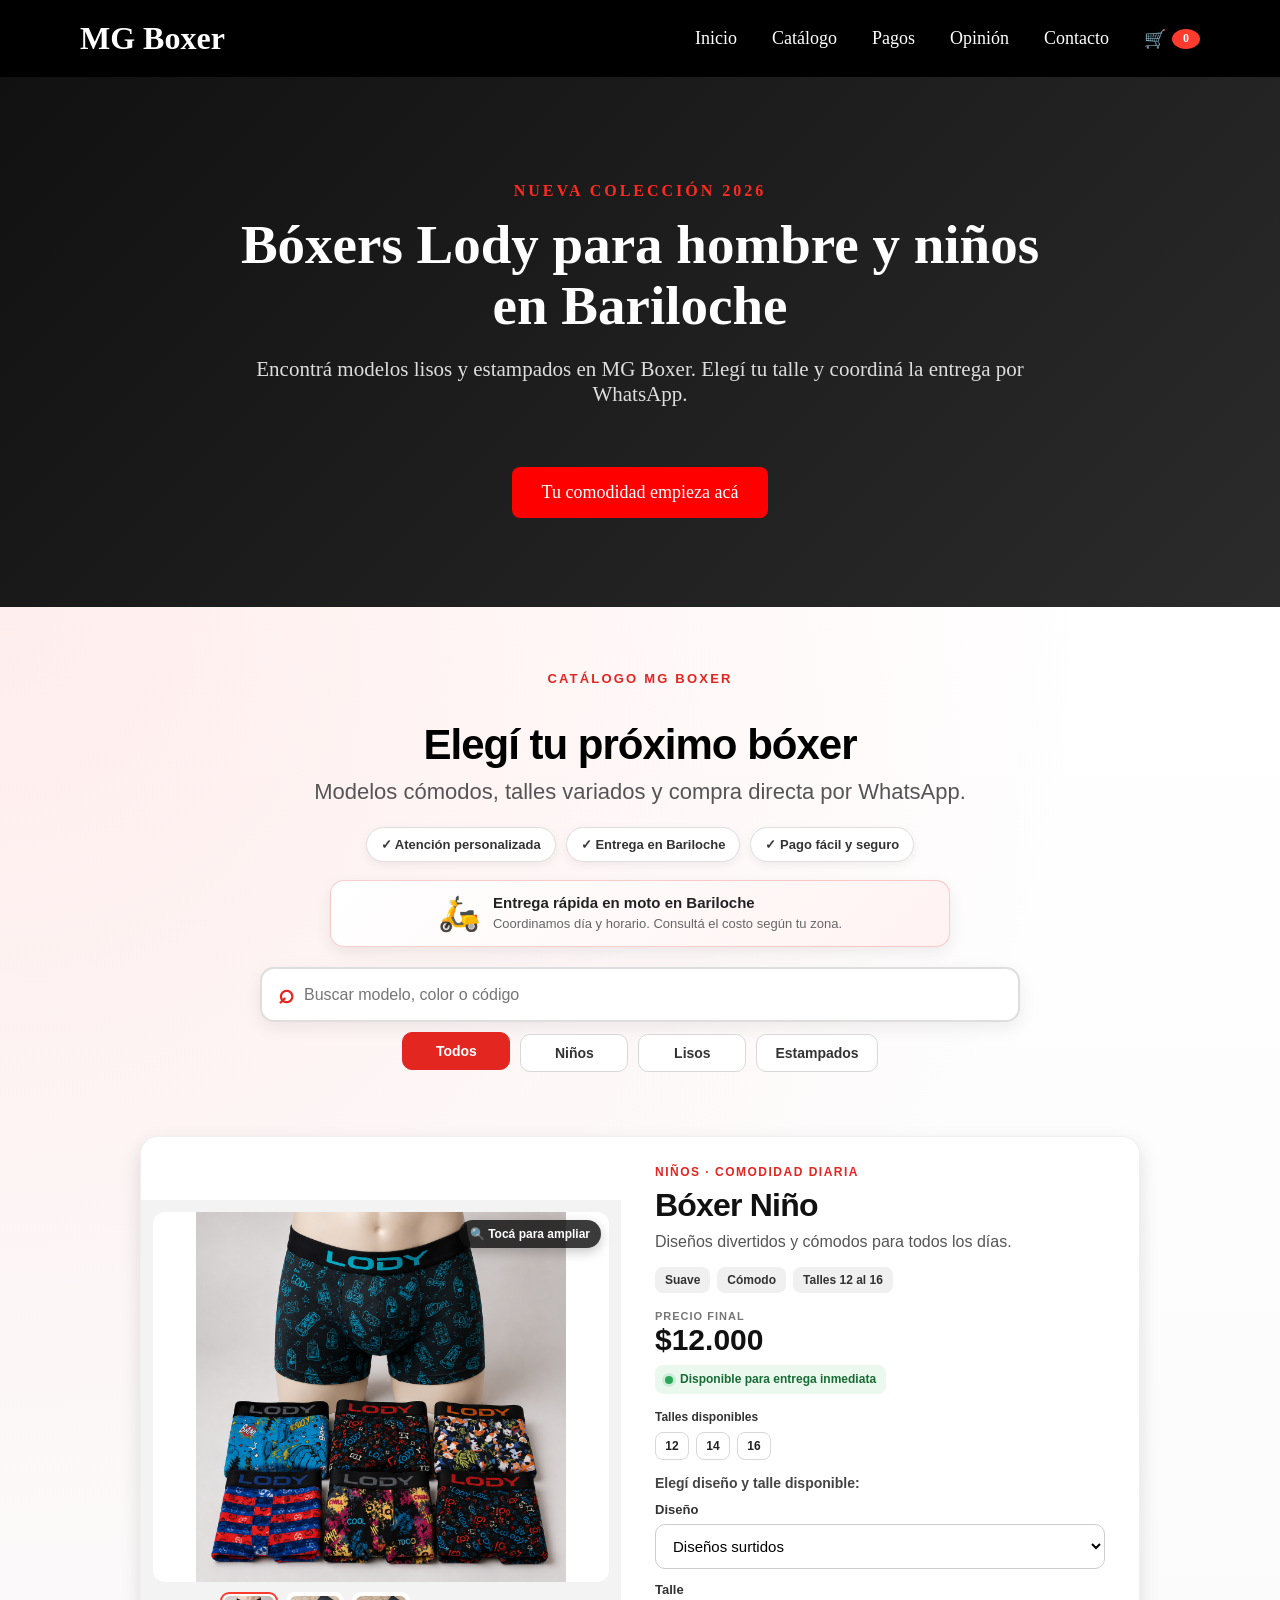
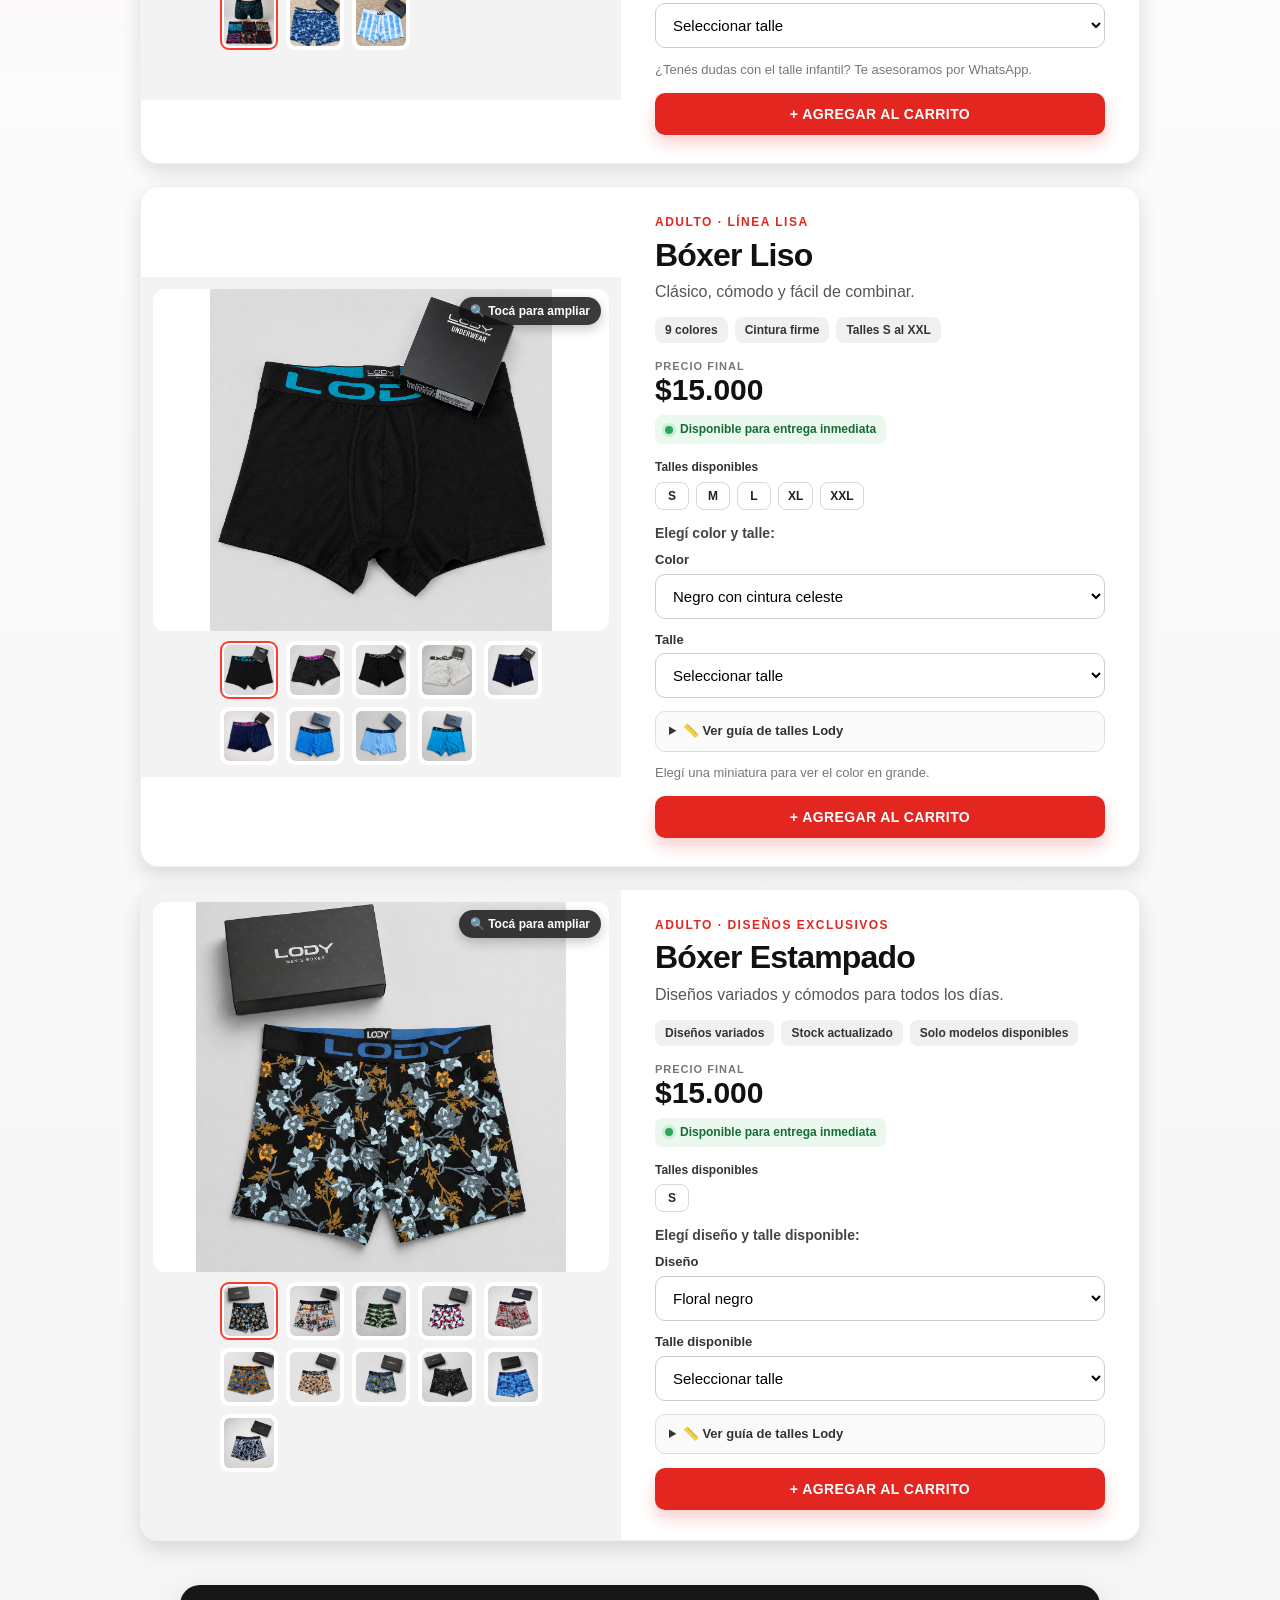
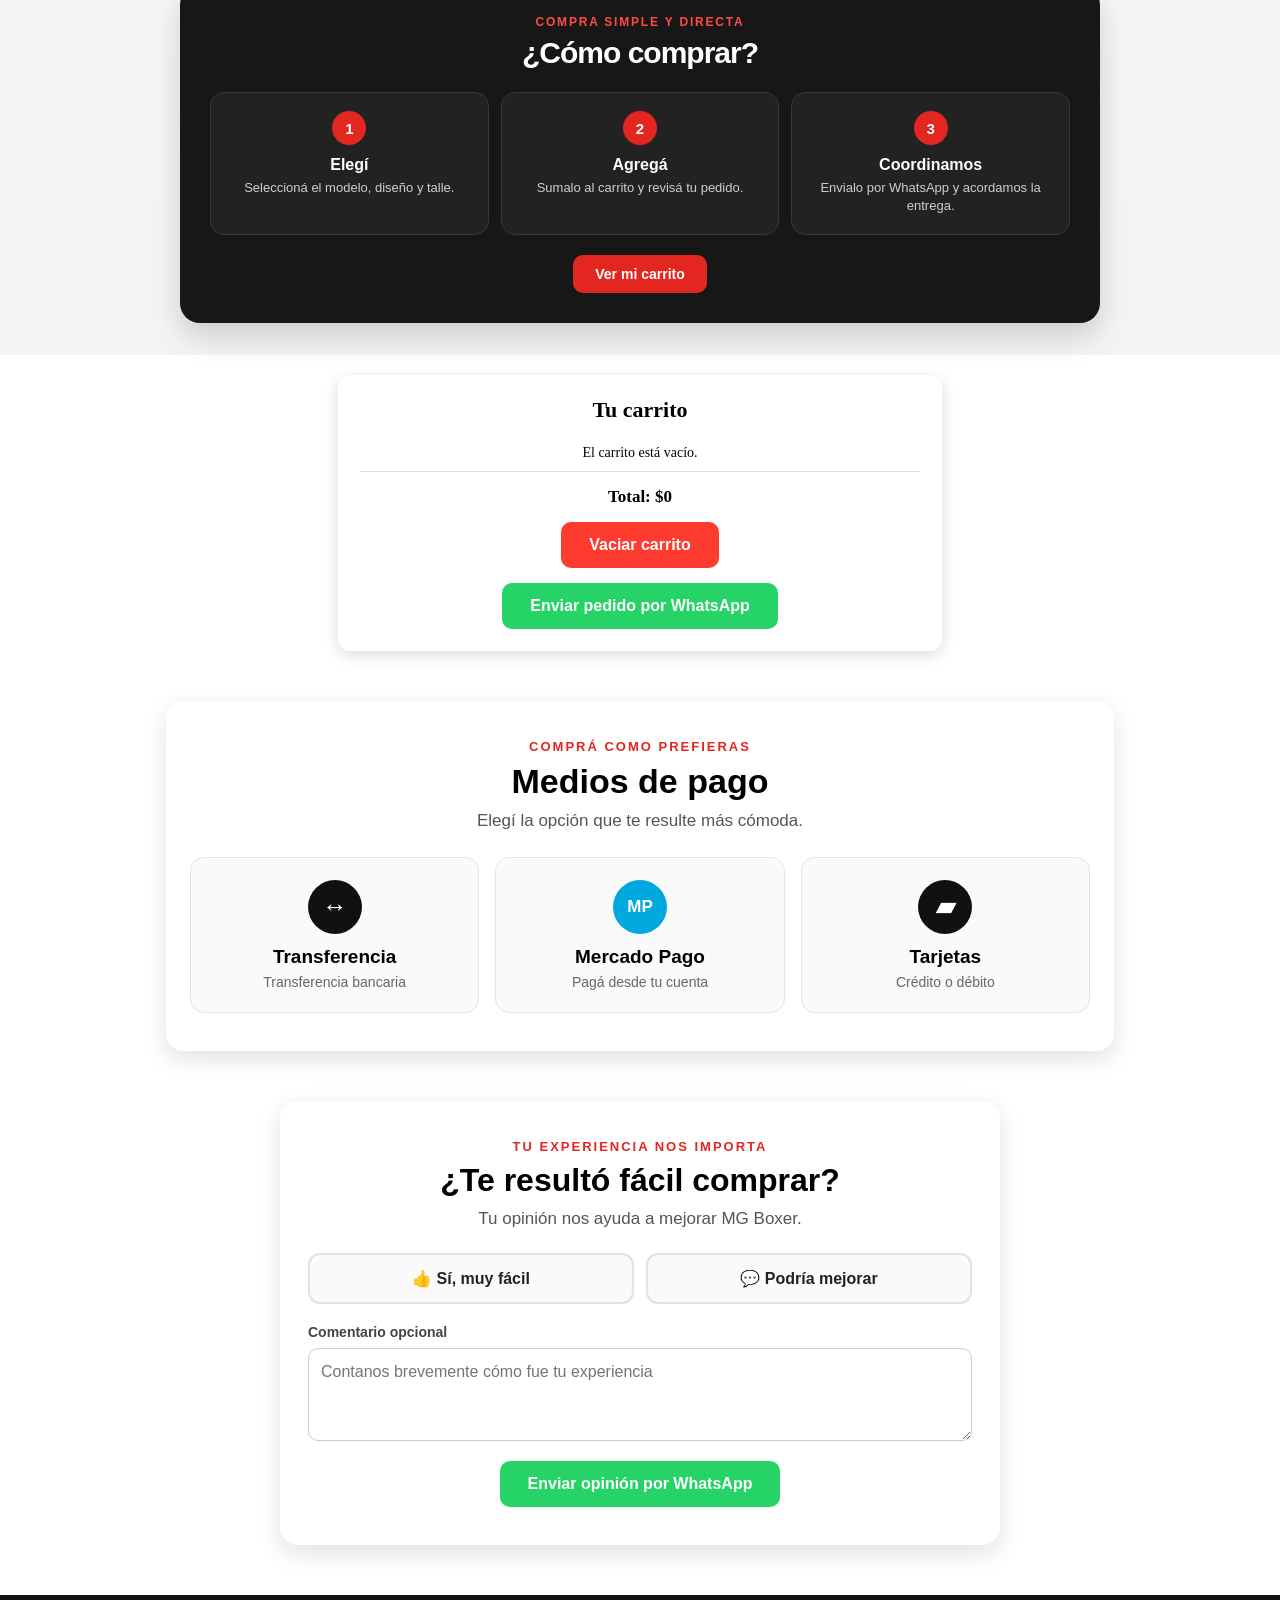
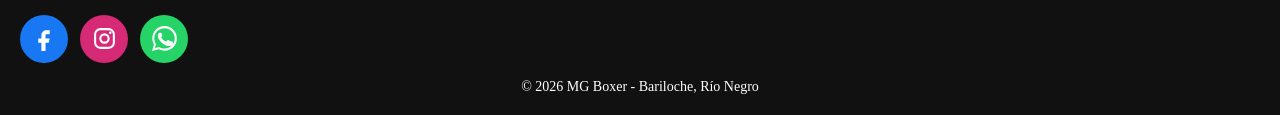
==== commit 6b160c81: "Mejora el posicionamiento local en Google" ====
--- a/index.html
+++ b/index.html
@@ -4,31 +4,34 @@
 <head>
     <meta charset="UTF-8">
     <meta name="viewport" content="width=device-width, initial-scale=1.0">
-    <title>MG Boxer | Bóxers Lody en Bariloche</title>
-    <meta name="description" content="Comprá bóxers Lody para hombre y niño en MG Boxer, Bariloche. Modelos lisos y estampados, talles variados y pedidos por WhatsApp.">
+    <title>MG Boxer Bariloche | Bóxers Lody para hombre y niños</title>
+    <meta name="description" content="Comprá bóxers Lody para hombre y niños en MG Boxer Bariloche. Modelos lisos y estampados, talles variados, atención personalizada y pedidos por WhatsApp.">
     <meta name="robots" content="index, follow">
     <link rel="canonical" href="https://pelusero1003.github.io/mg-boxer/">
 
     <meta property="og:locale" content="es_AR">
     <meta property="og:type" content="website">
-    <meta property="og:title" content="MG Boxer | Bóxers Lody en Bariloche">
-    <meta property="og:description" content="Bóxers Lody para hombre y niño. Modelos lisos y estampados, talles variados y pedidos por WhatsApp.">
+    <meta property="og:title" content="MG Boxer Bariloche | Bóxers Lody para hombre y niños">
+    <meta property="og:description" content="Bóxers Lody lisos y estampados para hombre y niños, con entrega en Bariloche y pedidos por WhatsApp.">
     <meta property="og:url" content="https://pelusero1003.github.io/mg-boxer/">
     <meta property="og:image" content="https://pelusero1003.github.io/mg-boxer/imagenes/Adulto/catalogo/liso/boxer-liso-negro-celeste.png">
+    <meta property="og:image:alt" content="Bóxer Lody de MG Boxer Bariloche">
     <meta property="og:site_name" content="MG Boxer">
 
     <meta name="twitter:card" content="summary_large_image">
-    <meta name="twitter:title" content="MG Boxer | Bóxers Lody en Bariloche">
-    <meta name="twitter:description" content="Bóxers Lody para hombre y niño. Modelos lisos y estampados, talles variados y pedidos por WhatsApp.">
+    <meta name="twitter:title" content="MG Boxer Bariloche | Bóxers Lody para hombre y niños">
+    <meta name="twitter:description" content="Bóxers Lody lisos y estampados para hombre y niños, con entrega en Bariloche y pedidos por WhatsApp.">
     <meta name="twitter:image" content="https://pelusero1003.github.io/mg-boxer/imagenes/Adulto/catalogo/liso/boxer-liso-negro-celeste.png">
+    <meta name="twitter:image:alt" content="Bóxer Lody de MG Boxer Bariloche">
 
     <script type="application/ld+json">
     {
         "@context": "https://schema.org",
         "@type": "OnlineStore",
-        "name": "MG Boxer",
+        "name": "MG Boxer Bariloche",
+        "alternateName": "MG Boxer",
         "url": "https://pelusero1003.github.io/mg-boxer/",
-        "description": "Venta de bóxers Lody para hombre y niño en Bariloche.",
+        "description": "Venta de bóxers Lody lisos y estampados para hombre y niños en San Carlos de Bariloche.",
         "image": "https://pelusero1003.github.io/mg-boxer/imagenes/Adulto/catalogo/liso/boxer-liso-negro-celeste.png",
         "telephone": "+54 294 432-2149",
         "areaServed": {
@@ -78,11 +81,11 @@
             </p>
 
             <h1>
-                Encontrá tu estilo en MG Boxer
+                Bóxers Lody para hombre y niños en Bariloche
             </h1>
 
             <p class="hero-texto">
-                El bóxer ideal para cada día, con diseño, calidad y comodidad.
+                Encontrá modelos lisos y estampados en MG Boxer. Elegí tu talle y coordiná la entrega por WhatsApp.
             </p>
 
             <a class="boton-principal" href="#catalogo">
@@ -496,3 +499,4 @@
 </body>
 
 </html>
+
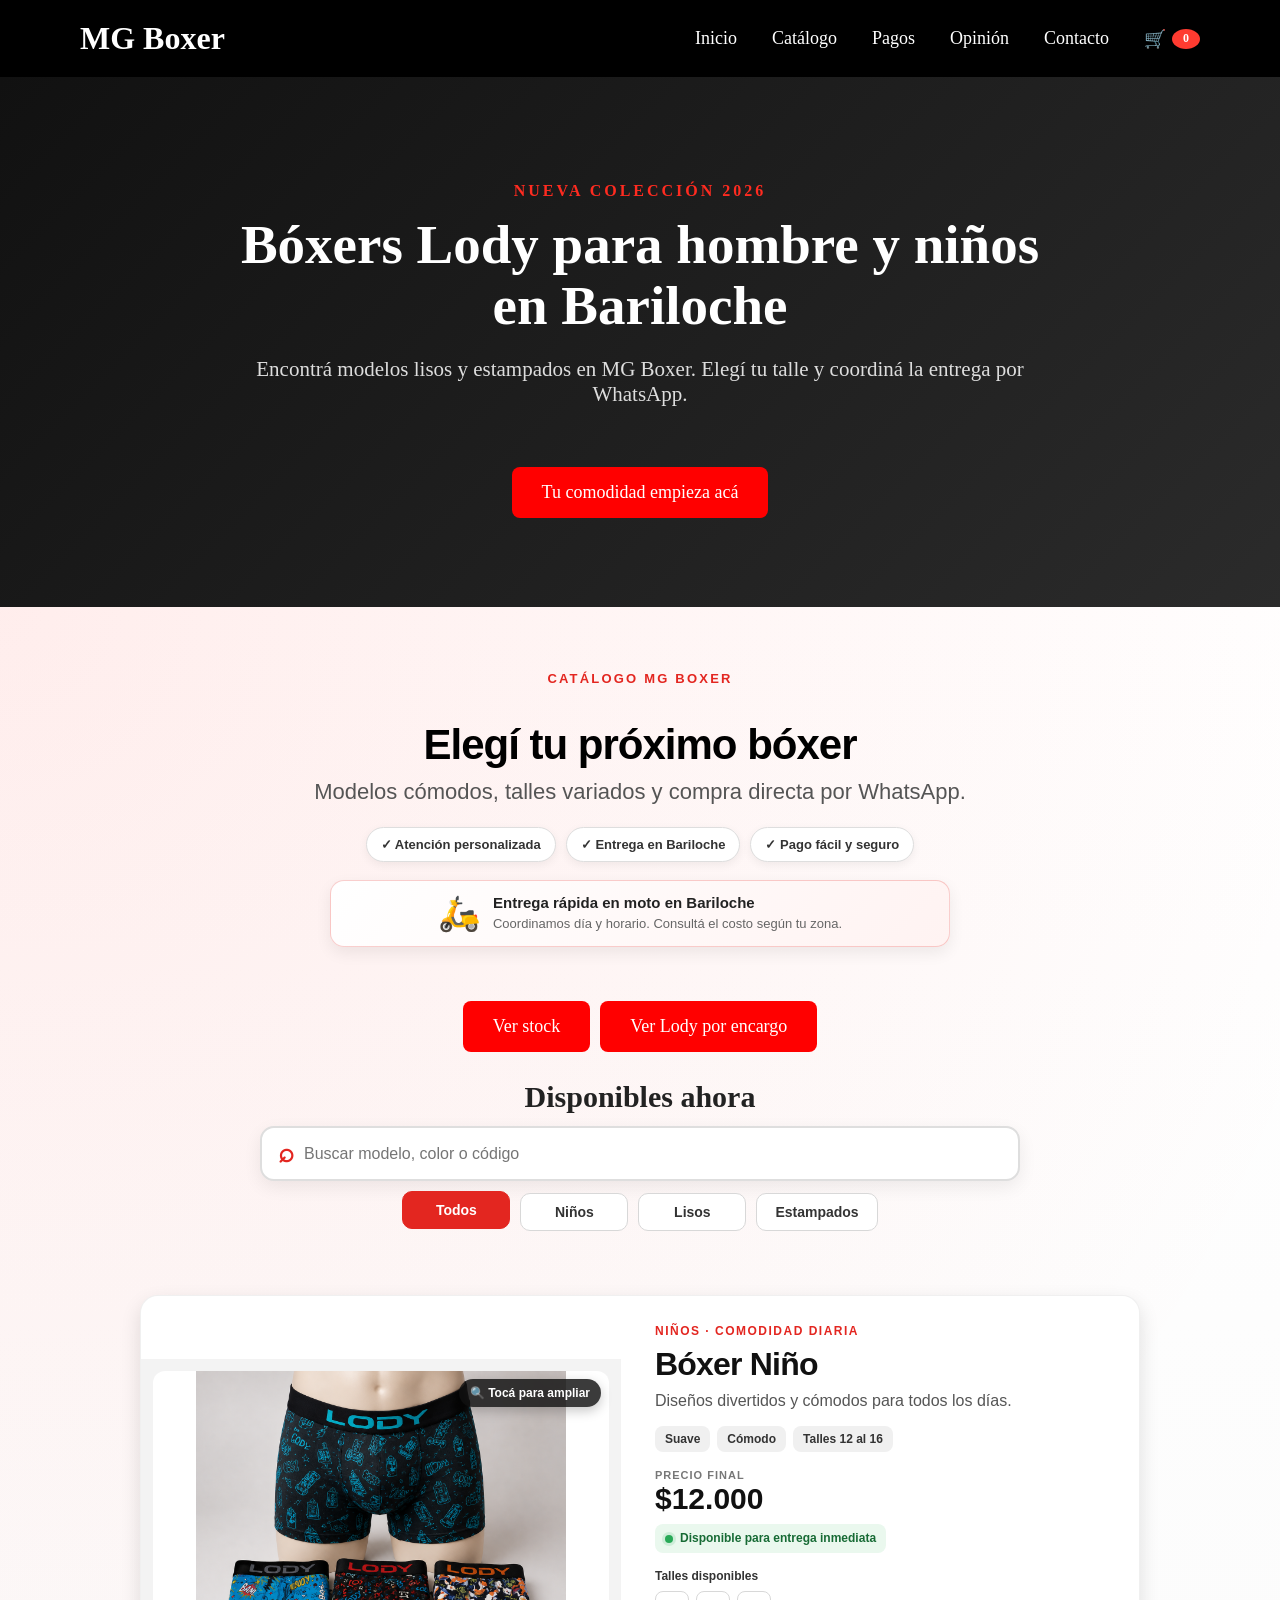
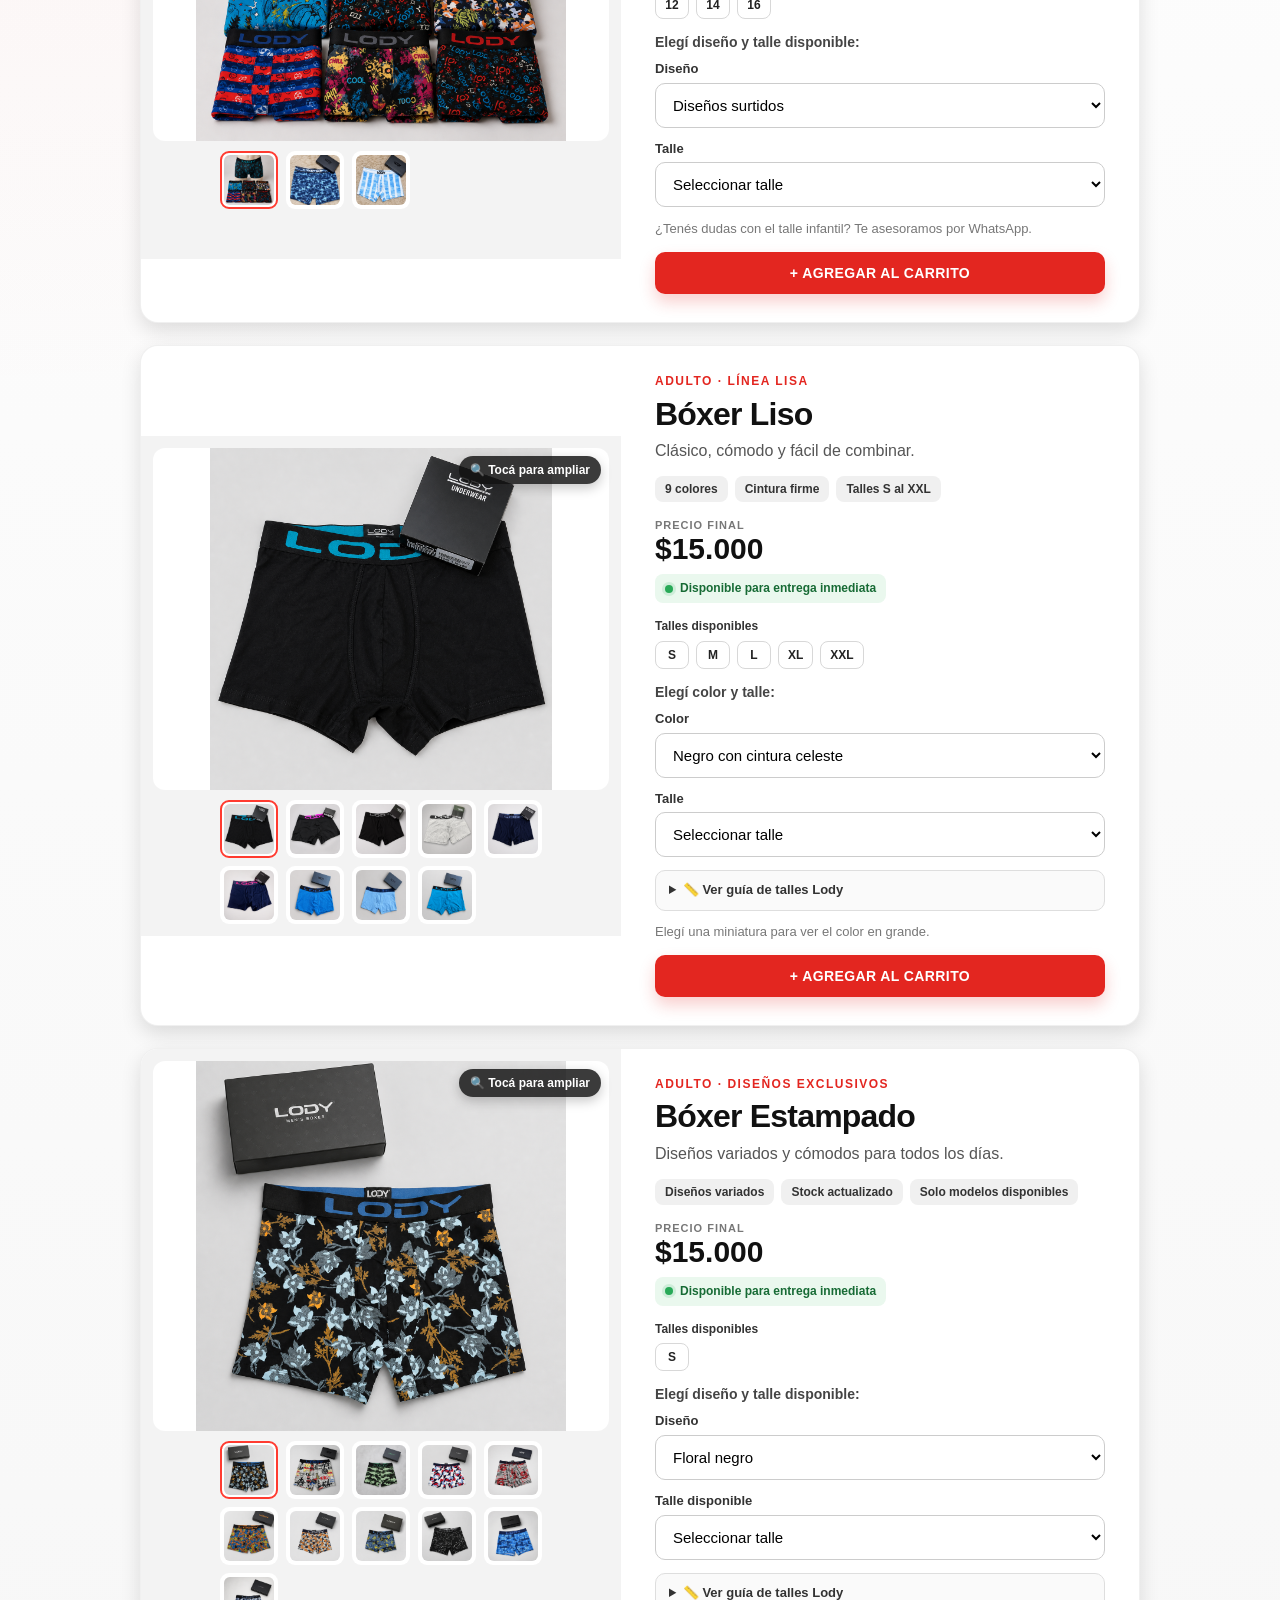
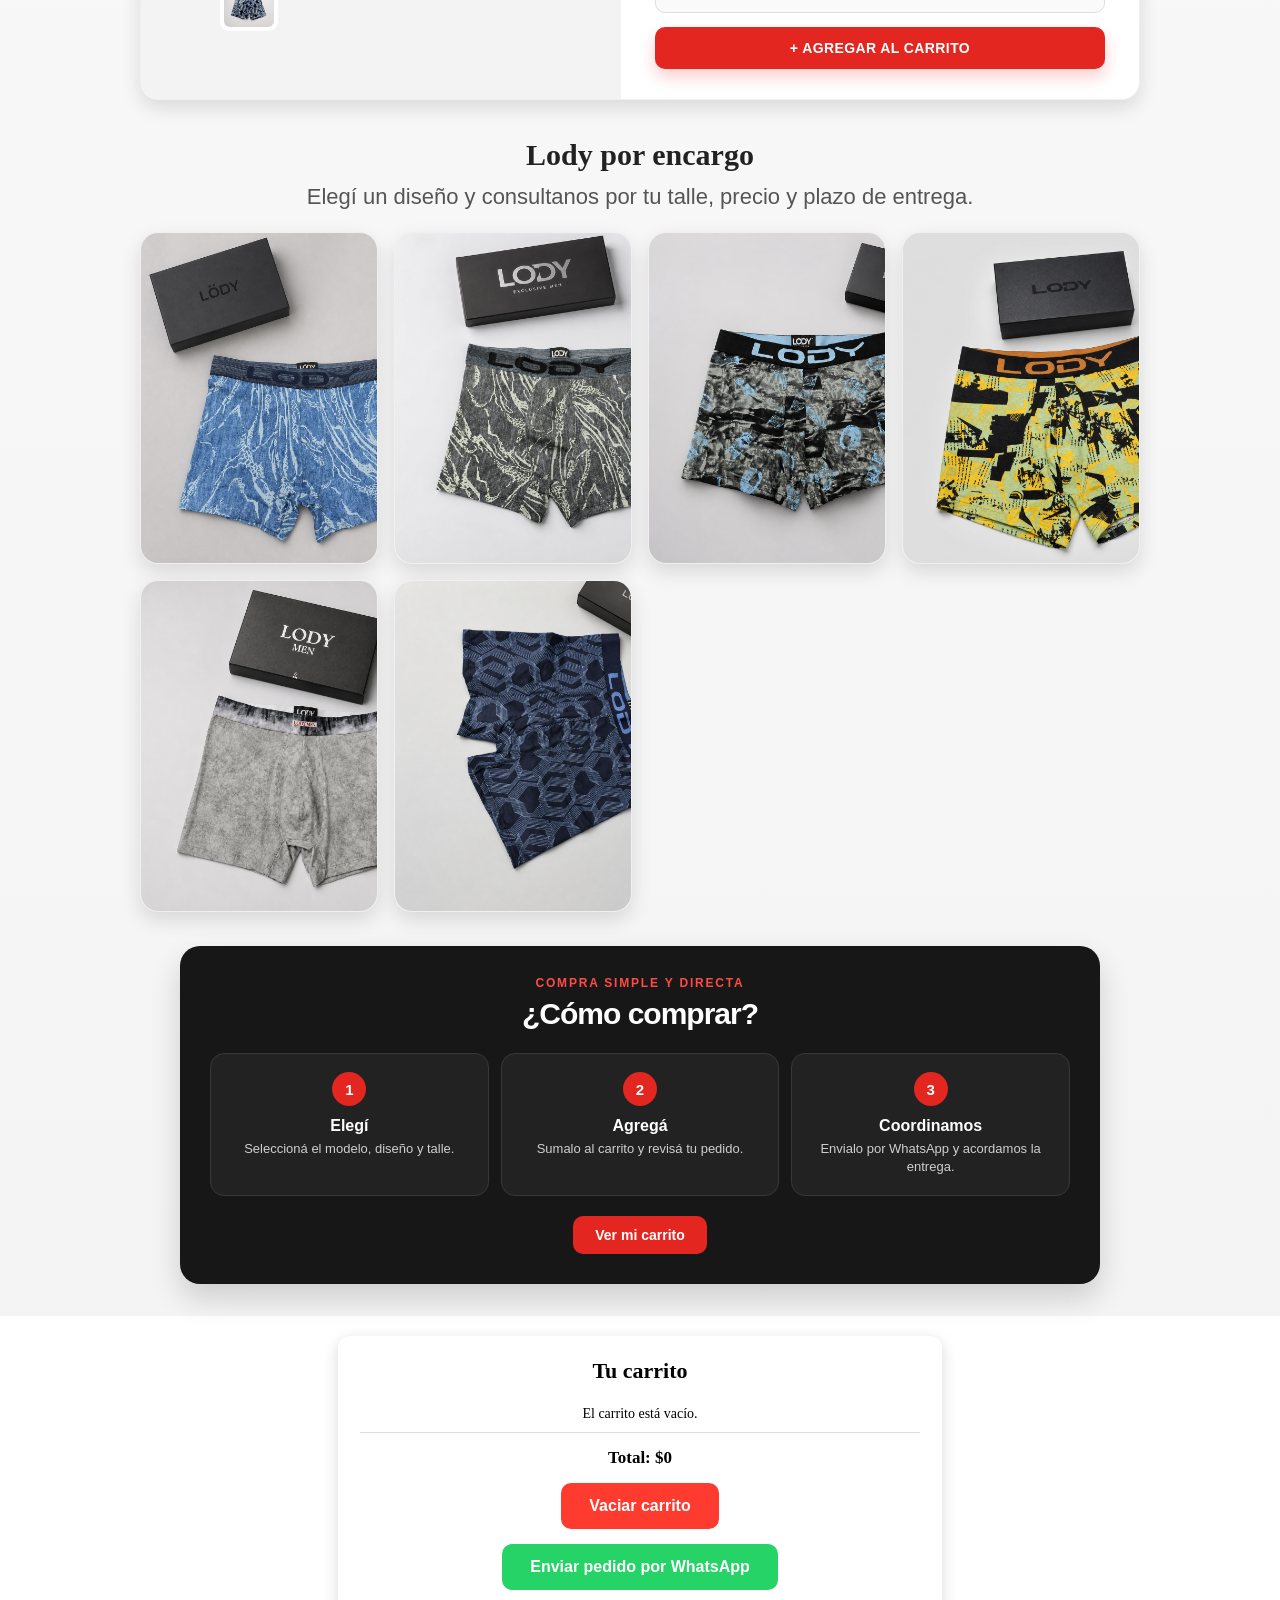
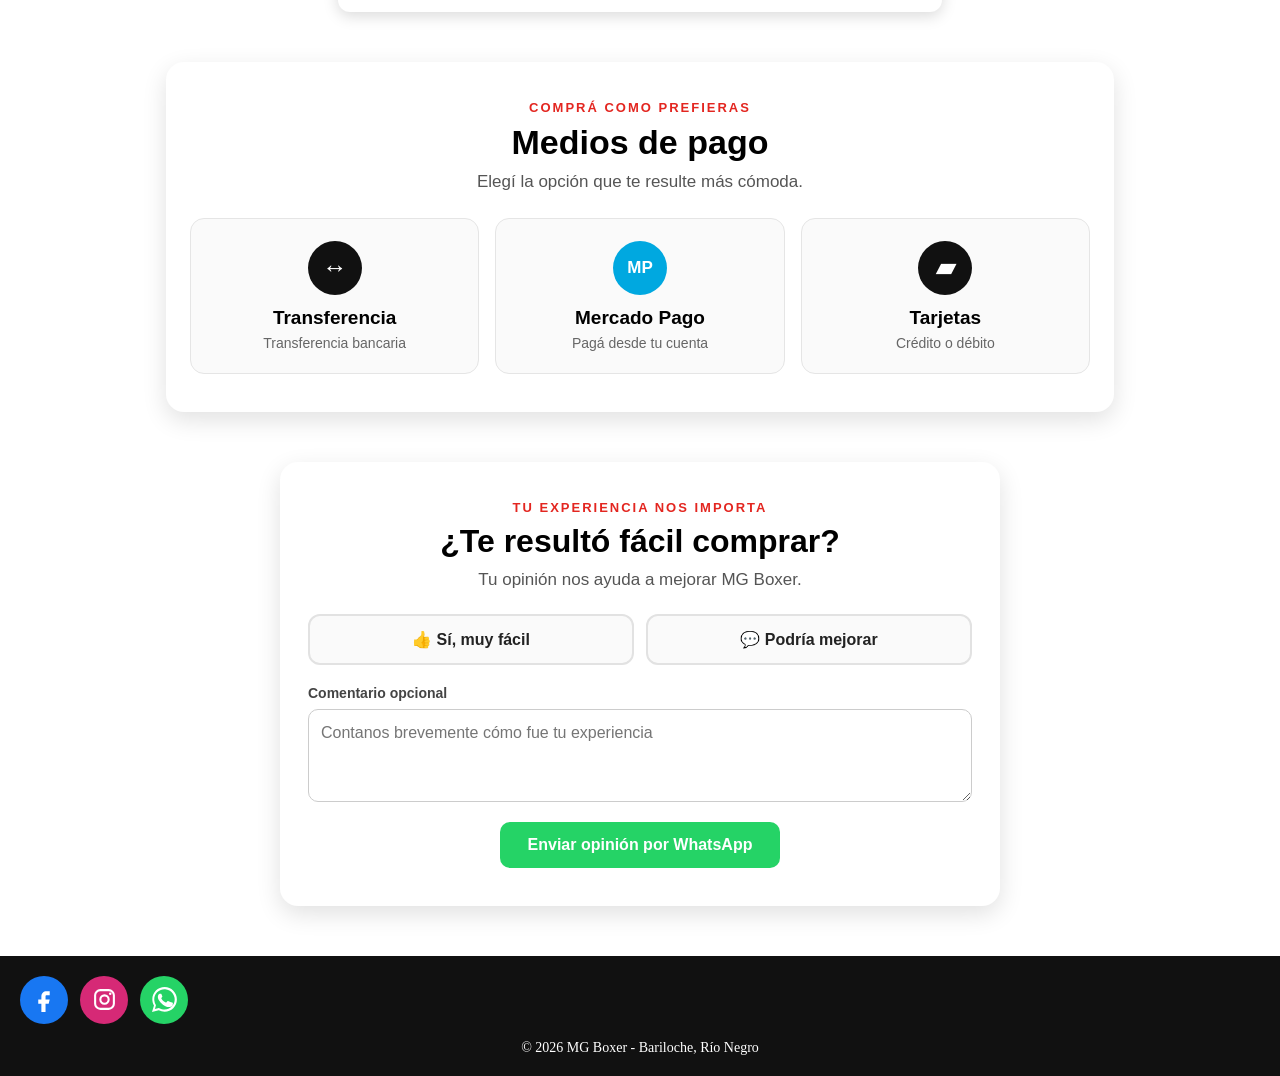
==== commit 8438eacb: "Separar el catálogo en stock y Lody por encargo" ====
--- a/index.html
+++ b/index.html
@@ -3,48 +3,48 @@
 
 <head>
     <meta charset="UTF-8">
-    <meta name="viewport" content="width=device-width, initial-scale=1.0">
-    <title>MG Boxer Bariloche | Bóxers Lody para hombre y niños</title>
-    <meta name="description" content="Comprá bóxers Lody para hombre y niños en MG Boxer Bariloche. Modelos lisos y estampados, talles variados, atención personalizada y pedidos por WhatsApp.">
-    <meta name="robots" content="index, follow">
-    <link rel="canonical" href="https://pelusero1003.github.io/mg-boxer/">
-
-    <meta property="og:locale" content="es_AR">
-    <meta property="og:type" content="website">
-    <meta property="og:title" content="MG Boxer Bariloche | Bóxers Lody para hombre y niños">
-    <meta property="og:description" content="Bóxers Lody lisos y estampados para hombre y niños, con entrega en Bariloche y pedidos por WhatsApp.">
-    <meta property="og:url" content="https://pelusero1003.github.io/mg-boxer/">
-    <meta property="og:image" content="https://pelusero1003.github.io/mg-boxer/imagenes/Adulto/catalogo/liso/boxer-liso-negro-celeste.png">
-    <meta property="og:image:alt" content="Bóxer Lody de MG Boxer Bariloche">
-    <meta property="og:site_name" content="MG Boxer">
-
-    <meta name="twitter:card" content="summary_large_image">
-    <meta name="twitter:title" content="MG Boxer Bariloche | Bóxers Lody para hombre y niños">
-    <meta name="twitter:description" content="Bóxers Lody lisos y estampados para hombre y niños, con entrega en Bariloche y pedidos por WhatsApp.">
-    <meta name="twitter:image" content="https://pelusero1003.github.io/mg-boxer/imagenes/Adulto/catalogo/liso/boxer-liso-negro-celeste.png">
-    <meta name="twitter:image:alt" content="Bóxer Lody de MG Boxer Bariloche">
-
-    <script type="application/ld+json">
-    {
-        "@context": "https://schema.org",
-        "@type": "OnlineStore",
-        "name": "MG Boxer Bariloche",
-        "alternateName": "MG Boxer",
-        "url": "https://pelusero1003.github.io/mg-boxer/",
-        "description": "Venta de bóxers Lody lisos y estampados para hombre y niños en San Carlos de Bariloche.",
-        "image": "https://pelusero1003.github.io/mg-boxer/imagenes/Adulto/catalogo/liso/boxer-liso-negro-celeste.png",
-        "telephone": "+54 294 432-2149",
-        "areaServed": {
-            "@type": "City",
-            "name": "San Carlos de Bariloche"
-        },
-        "sameAs": [
-            "https://www.facebook.com/profile.php?id=61555936224606",
-            "https://www.instagram.com/mgboxerbariloche/"
-        ]
-    }
-    </script>
-    <link rel="stylesheet" href="style.css?v=20261007-1">
+    <meta name="viewport" content="width=device-width, initial-scale=1.0">
+    <title>MG Boxer Bariloche | Bóxers Lody para hombre y niños</title>
+    <meta name="description" content="Comprá bóxers Lody para hombre y niños en MG Boxer Bariloche. Modelos lisos y estampados, talles variados, atención personalizada y pedidos por WhatsApp.">
+    <meta name="robots" content="index, follow">
+    <link rel="canonical" href="https://pelusero1003.github.io/mg-boxer/">
+
+    <meta property="og:locale" content="es_AR">
+    <meta property="og:type" content="website">
+    <meta property="og:title" content="MG Boxer Bariloche | Bóxers Lody para hombre y niños">
+    <meta property="og:description" content="Bóxers Lody lisos y estampados para hombre y niños, con entrega en Bariloche y pedidos por WhatsApp.">
+    <meta property="og:url" content="https://pelusero1003.github.io/mg-boxer/">
+    <meta property="og:image" content="https://pelusero1003.github.io/mg-boxer/imagenes/Adulto/catalogo/liso/boxer-liso-negro-celeste.png">
+    <meta property="og:image:alt" content="Bóxer Lody de MG Boxer Bariloche">
+    <meta property="og:site_name" content="MG Boxer">
+
+    <meta name="twitter:card" content="summary_large_image">
+    <meta name="twitter:title" content="MG Boxer Bariloche | Bóxers Lody para hombre y niños">
+    <meta name="twitter:description" content="Bóxers Lody lisos y estampados para hombre y niños, con entrega en Bariloche y pedidos por WhatsApp.">
+    <meta name="twitter:image" content="https://pelusero1003.github.io/mg-boxer/imagenes/Adulto/catalogo/liso/boxer-liso-negro-celeste.png">
+    <meta name="twitter:image:alt" content="Bóxer Lody de MG Boxer Bariloche">
+
+    <script type="application/ld+json">
+    {
+        "@context": "https://schema.org",
+        "@type": "OnlineStore",
+        "name": "MG Boxer Bariloche",
+        "alternateName": "MG Boxer",
+        "url": "https://pelusero1003.github.io/mg-boxer/",
+        "description": "Venta de bóxers Lody lisos y estampados para hombre y niños en San Carlos de Bariloche.",
+        "image": "https://pelusero1003.github.io/mg-boxer/imagenes/Adulto/catalogo/liso/boxer-liso-negro-celeste.png",
+        "telephone": "+54 294 432-2149",
+        "areaServed": {
+            "@type": "City",
+            "name": "San Carlos de Bariloche"
+        },
+        "sameAs": [
+            "https://www.facebook.com/profile.php?id=61555936224606",
+            "https://www.instagram.com/mgboxerbariloche/"
+        ]
+    }
+    </script>
+    <link rel="stylesheet" href="style.css?v=20261105-1">
 </head>
 
 <body>
@@ -56,11 +56,11 @@
         </div>
 
         <nav>
-            <a href="#inicio">Inicio</a>
-            <a href="#catalogo">Catálogo</a>
-            <a href="#medios-pago">Pagos</a>
-            <a href="#opinion">Opinión</a>
-            <a href="#contacto">Contacto</a>
+            <a href="#inicio">Inicio</a>
+            <a href="#catalogo">Catálogo</a>
+            <a href="#medios-pago">Pagos</a>
+            <a href="#opinion">Opinión</a>
+            <a href="#contacto">Contacto</a>
 
             <a href="#carrito" class="carrito-menu">
                 🛒 <span id="contador">0</span>
@@ -80,17 +80,17 @@
                 NUEVA COLECCIÓN 2026
             </p>
 
-            <h1>
-                Bóxers Lody para hombre y niños en Bariloche
-            </h1>
-
-            <p class="hero-texto">
-                Encontrá modelos lisos y estampados en MG Boxer. Elegí tu talle y coordiná la entrega por WhatsApp.
-            </p>
-
-            <a class="boton-principal" href="#catalogo">
-                Tu comodidad empieza acá
-            </a>
+            <h1>
+                Bóxers Lody para hombre y niños en Bariloche
+            </h1>
+
+            <p class="hero-texto">
+                Encontrá modelos lisos y estampados en MG Boxer. Elegí tu talle y coordiná la entrega por WhatsApp.
+            </p>
+
+            <a class="boton-principal" href="#catalogo">
+                Tu comodidad empieza acá
+            </a>
 
         </div>
 
@@ -99,256 +99,272 @@
 
     <!-- CATÁLOGO -->
 
-    <section class="catalogo" id="catalogo">
-
-        <p class="catalogo-etiqueta">CATÁLOGO MG BOXER</p>
-        <h2>Elegí tu próximo bóxer</h2>
-        <p class="catalogo-texto">Modelos cómodos, talles variados y compra directa por WhatsApp.</p>
-
-        <div class="catalogo-beneficios" aria-label="Beneficios de compra">
-            <span>✓ Atención personalizada</span>
-            <span>✓ Entrega en Bariloche</span>
-            <span>✓ Pago fácil y seguro</span>
-        </div>
-
-        <div class="entrega-moto" aria-label="Entrega rápida en moto">
-            <span class="entrega-moto-icono" aria-hidden="true">🛵</span>
-            <div>
-                <strong>Entrega rápida en moto en Bariloche</strong>
-                <p>Coordinamos día y horario. Consultá el costo según tu zona.</p>
-            </div>
-        </div>
-
-        <div class="herramientas-catalogo">
-            <label class="buscador-catalogo" for="buscar-producto">
-                <span aria-hidden="true">⌕</span>
-                <input id="buscar-producto" type="search" placeholder="Buscar modelo, color o código" autocomplete="off">
-            </label>
-
-            <div class="filtros-catalogo" role="group" aria-label="Filtrar productos">
-                <button type="button" class="filtro-catalogo activo" data-filtro="todos">Todos</button>
-                <button type="button" class="filtro-catalogo" data-filtro="nino">Niños</button>
-                <button type="button" class="filtro-catalogo" data-filtro="liso">Lisos</button>
-                <button type="button" class="filtro-catalogo" data-filtro="estampado">Estampados</button>
-            </div>
-            <p id="resultado-busqueda" class="resultado-busqueda" aria-live="polite"></p>
-        </div>
-
-        <div class="productos">
-
-            <!-- BÓXER NIÑO -->
-            <article class="card card-liso card-nino" id="boxer-nino" data-categoria="nino">
-                <div class="galeria-producto">
-                    <div class="miniaturas miniaturas-nino" id="miniaturas-nino">
-                        <button type="button" class="miniatura activa" data-diseno="Diseños surtidos" onclick="seleccionarDisenoNino('Diseños surtidos')"><img src="imagenes/Niño/Talle 12/niño.png.png" alt="Diseños surtidos"></button>
-                        <button type="button" class="miniatura" data-diseno="Camuflado azul" onclick="seleccionarDisenoNino('Camuflado azul')"><img src="imagenes/Niño/boxer-nino-camuflado-azul.png" alt="Camuflado azul"></button>
-                        <button type="button" class="miniatura" data-diseno="Rayado celeste" onclick="seleccionarDisenoNino('Rayado celeste')"><img src="imagenes/Niño/boxer-nino-rayado-celeste.png" alt="Rayado celeste"></button>
-                    </div>
-                    <img id="imagen-nino" class="imagen-principal imagen-ampliable" src="imagenes/Niño/Talle 12/niño.png.png" alt="Bóxer niño diseños surtidos" role="button" tabindex="0" aria-label="Ampliar imagen del bóxer para niño" onclick="abrirImagen(this)" onkeydown="manejarTeclaImagen(event, this)">
-                    <span class="pista-ampliar">🔍 Tocá para ampliar</span>
-                </div>
-
-                <div class="producto-info">
-                    <p class="producto-categoria">NIÑOS · COMODIDAD DIARIA</p>
-                    <h3>Bóxer Niño</h3>
-                    <p class="descripcion">Diseños divertidos y cómodos para todos los días.</p>
-
-                    <div class="producto-destacados">
-                        <span>Suave</span>
-                        <span>Cómodo</span>
-                        <span>Talles 12 al 16</span>
-                    </div>
-
-                    <p class="precio"><small>Precio final</small>$12.000</p>
-                    <p class="disponibilidad"><span aria-hidden="true"></span> Disponible para entrega inmediata</p>
-                    <div class="talles-disponibles" aria-label="Talles disponibles">
-                        <strong>Talles disponibles</strong>
-                        <div id="talles-nino-visibles" class="chips-talles"></div>
-                    </div>
-                    <p class="talles">Elegí diseño y talle disponible:</p>
-
-                    <label class="selector-label" for="diseno-nino">Diseño</label>
-                    <select id="diseno-nino" onchange="cambiarDisenoNino()">
-                        <option value="Diseños surtidos">Diseños surtidos</option>
-                        <option value="Camuflado azul">Camuflado azul</option>
-                        <option value="Rayado celeste">Rayado celeste</option>
-                    </select>
-
-                    <label class="selector-label" for="talle-nino">Talle</label>
-                    <select id="talle-nino">
-                        <option value="">Seleccionar talle</option>
-                        <option value="12">12</option>
-                        <option value="14">14</option>
-                        <option value="16">16</option>
-                    </select>
-
-                    <p class="ayuda-talle">¿Tenés dudas con el talle infantil? Te asesoramos por WhatsApp.</p>
-                    <button class="btn-agregar" onclick="agregarProductoNino()">
-                        + AGREGAR AL CARRITO
-                    </button>
-                </div>
-            </article>
-
-            <!-- BÓXER LISO -->
-            <article class="card card-liso" id="boxer-liso" data-categoria="liso">
-                <div class="galeria-producto">
-                    <div class="miniaturas" id="miniaturas-liso">
-                        <button type="button" class="miniatura activa" data-color="Negro con cintura celeste" onclick="seleccionarColorLiso('Negro con cintura celeste')"><img src="imagenes/Adulto/catalogo/liso/boxer-liso-negro-celeste.png" alt="Negro con cintura celeste"></button>
-                        <button type="button" class="miniatura" data-color="Negro con cintura fucsia" onclick="seleccionarColorLiso('Negro con cintura fucsia')"><img src="imagenes/Adulto/catalogo/liso/liso-negro-cintura-fucsia.png" alt="Negro con cintura fucsia"></button>
-                        <button type="button" class="miniatura" data-color="Negro con cintura gris" onclick="seleccionarColorLiso('Negro con cintura gris')"><img src="imagenes/Adulto/catalogo/liso/liso-negro-cintura-gris.png" alt="Negro con cintura gris"></button>
-                        <button type="button" class="miniatura" data-color="Gris claro" onclick="seleccionarColorLiso('Gris claro')"><img src="imagenes/Adulto/catalogo/liso/liso-gris-claro.png" alt="Gris claro"></button>
-                        <button type="button" class="miniatura" data-color="Azul marino" onclick="seleccionarColorLiso('Azul marino')"><img src="imagenes/Adulto/catalogo/liso/liso-azul-marino.png" alt="Azul marino"></button>
-                        <button type="button" class="miniatura" data-color="Azul marino con cintura fucsia" onclick="seleccionarColorLiso('Azul marino con cintura fucsia')"><img src="imagenes/Adulto/catalogo/liso/liso-azul-marino-cintura-fucsia.png" alt="Azul marino con cintura fucsia"></button>
-                        <button type="button" class="miniatura" data-color="Azul intenso" onclick="seleccionarColorLiso('Azul intenso')"><img src="imagenes/Adulto/catalogo/liso/liso-azul-intenso.png" alt="Azul intenso"></button>
-                        <button type="button" class="miniatura" data-color="Celeste" onclick="seleccionarColorLiso('Celeste')"><img src="imagenes/Adulto/catalogo/liso/liso-celeste.png" alt="Celeste"></button>
-                        <button type="button" class="miniatura" data-color="Turquesa" onclick="seleccionarColorLiso('Turquesa')"><img src="imagenes/Adulto/catalogo/liso/liso-turquesa.png" alt="Turquesa"></button>
-                    </div>
-
-                    <img id="imagen-liso" class="imagen-principal imagen-ampliable" src="imagenes/Adulto/catalogo/liso/boxer-liso-negro-celeste.png" alt="Bóxer liso negro con cintura celeste" role="button" tabindex="0" aria-label="Ampliar imagen del bóxer liso" onclick="abrirImagen(this)" onkeydown="manejarTeclaImagen(event, this)">
-                    <span class="pista-ampliar">🔍 Tocá para ampliar</span>
-                </div>
-
-                <div class="producto-info">
-                    <p class="producto-categoria">ADULTO · LÍNEA LISA</p>
-                    <h3>Bóxer Liso</h3>
-                    <p class="descripcion">Clásico, cómodo y fácil de combinar.</p>
-
-                    <div class="producto-destacados">
-                        <span>9 colores</span>
-                        <span>Cintura firme</span>
-                        <span>Talles S al XXL</span>
-                    </div>
-
-                    <p class="precio"><small>Precio final</small>$15.000</p>
-                    <p class="disponibilidad"><span aria-hidden="true"></span> Disponible para entrega inmediata</p>
-                    <div class="talles-disponibles" aria-label="Talles disponibles">
-                        <strong>Talles disponibles</strong>
-                        <div class="chips-talles">
-                            <span>S</span><span>M</span><span>L</span><span>XL</span><span>XXL</span>
-                        </div>
-                    </div>
-                    <p class="talles">Elegí color y talle:</p>
-
-                    <label class="selector-label" for="color-liso">Color</label>
-                    <select id="color-liso" onchange="cambiarColorLiso()">
-                        <option value="Negro con cintura celeste">Negro con cintura celeste</option>
-                        <option value="Negro con cintura fucsia">Negro con cintura fucsia</option>
-                        <option value="Negro con cintura gris">Negro con cintura gris</option>
-                        <option value="Gris claro">Gris claro</option>
-                        <option value="Azul marino">Azul marino</option>
-                        <option value="Azul marino con cintura fucsia">Azul marino con cintura fucsia</option>
-                        <option value="Azul intenso">Azul intenso</option>
-                        <option value="Celeste">Celeste</option>
-                        <option value="Turquesa">Turquesa</option>
-                    </select>
-
-                    <label class="selector-label" for="talle-liso">Talle</label>
-                    <select id="talle-liso">
-                        <option value="">Seleccionar talle</option>
-                        <option value="S">S</option>
-                        <option value="M">M</option>
-                        <option value="L">L</option>
-                        <option value="XL">XL</option>
-                        <option value="XXL">XXL</option>
-                    </select>
-
-                    <details class="guia-talles">
-                        <summary>📏 Ver guía de talles Lody</summary>
-                        <div class="guia-talles-contenido">
-                            <p>Medí la cintura del bóxer apoyado, de lado a lado y sin estirar.</p>
-                            <div class="tabla-talles" role="table" aria-label="Guía de talles Lody para hombre">
-                                <span role="columnheader">Talle</span><span role="columnheader">Media cintura</span>
-                                <strong role="cell">S</strong><span role="cell">35,5 cm</span>
-                                <strong role="cell">M</strong><span role="cell">37,5 cm</span>
-                                <strong role="cell">L</strong><span role="cell">39,5 cm</span>
-                                <strong role="cell">XL</strong><span role="cell">41,5 cm</span>
-                                <strong role="cell">XXL</strong><span role="cell">42,5 cm</span>
-                            </div>
-                            <small>Medidas oficiales de la guía Lody Men.</small>
-                        </div>
-                    </details>
-
-                    <p class="ayuda-talle">Elegí una miniatura para ver el color en grande.</p>
-                    <button class="btn-agregar" onclick="agregarProductoLiso()">+ AGREGAR AL CARRITO</button>
-                </div>
-            </article>
-
-            <!-- BÓXER ESTAMPADO -->
-            <article class="card card-liso card-estampado" id="boxer-estampado" data-categoria="estampado">
-                <div class="galeria-producto">
-                    <div class="miniaturas" id="miniaturas-estampado"></div>
-                    <img id="imagen-estampado" class="imagen-principal imagen-ampliable" src="imagenes/Adulto/catalogo/estampados/01-floral-negro.png" alt="Bóxer estampado floral negro" role="button" tabindex="0" aria-label="Ampliar imagen del bóxer estampado" onclick="abrirImagen(this)" onkeydown="manejarTeclaImagen(event, this)">
-                    <span class="pista-ampliar">🔍 Tocá para ampliar</span>
-                </div>
-
-                <div class="producto-info">
-                    <p class="producto-categoria">ADULTO · DISEÑOS EXCLUSIVOS</p>
-                    <h3>Bóxer Estampado</h3>
-                    <p class="descripcion">Diseños variados y cómodos para todos los días.</p>
-
-                    <div class="producto-destacados">
-                        <span>Diseños variados</span>
-                        <span>Stock actualizado</span>
-                        <span>Solo modelos disponibles</span>
-                    </div>
-
-                    <p class="precio"><small>Precio final</small>$15.000</p>
-                    <p class="disponibilidad"><span aria-hidden="true"></span> Disponible para entrega inmediata</p>
-                    <p id="codigo-estampado" class="codigo-producto" hidden></p>
-                    <div class="talles-disponibles" aria-label="Talles disponibles">
-                        <strong>Talles disponibles</strong>
-                        <div id="talles-estampado-visibles" class="chips-talles"></div>
-                    </div>
-                    <p class="talles">Elegí diseño y talle disponible:</p>
-
-                    <label class="selector-label" for="diseno-estampado">Diseño</label>
-                    <select id="diseno-estampado" onchange="cambiarDisenoEstampado()"></select>
-
-                    <label class="selector-label" for="talle-estampado">Talle disponible</label>
-                    <select id="talle-estampado">
-                        <option value="">Seleccionar talle</option>
-                    </select>
-
-                    <details class="guia-talles">
-                        <summary>📏 Ver guía de talles Lody</summary>
-                        <div class="guia-talles-contenido">
-                            <p>Medí la cintura del bóxer apoyado, de lado a lado y sin estirar.</p>
-                            <div class="tabla-talles" role="table" aria-label="Guía de talles Lody para hombre">
-                                <span role="columnheader">Talle</span><span role="columnheader">Media cintura</span>
-                                <strong role="cell">S</strong><span role="cell">35,5 cm</span>
-                                <strong role="cell">M</strong><span role="cell">37,5 cm</span>
-                                <strong role="cell">L</strong><span role="cell">39,5 cm</span>
-                                <strong role="cell">XL</strong><span role="cell">41,5 cm</span>
-                                <strong role="cell">XXL</strong><span role="cell">42,5 cm</span>
-                            </div>
-                            <small>Medidas oficiales de la guía Lody Men.</small>
-                        </div>
-                    </details>
-
-                    <p id="estado-estampado" class="estado-diseno" aria-live="polite"></p>
-                    <button class="btn-agregar" id="boton-estampado" onclick="agregarProductoEstampado()">+ AGREGAR AL CARRITO</button>
-                </div>
-            </article>
-
-        </div>
-
-        <p id="sin-resultados" class="sin-resultados" hidden>No encontramos ese modelo. Probá con otro nombre, color o código.</p>
-
-        <section class="como-comprar" aria-labelledby="titulo-como-comprar">
-            <p class="como-comprar-etiqueta">COMPRA SIMPLE Y DIRECTA</p>
-            <h2 id="titulo-como-comprar">¿Cómo comprar?</h2>
-            <div class="pasos-compra">
-                <div class="paso-compra"><span>1</span><strong>Elegí</strong><p>Seleccioná el modelo, diseño y talle.</p></div>
-                <div class="paso-compra"><span>2</span><strong>Agregá</strong><p>Sumalo al carrito y revisá tu pedido.</p></div>
-                <div class="paso-compra"><span>3</span><strong>Coordinamos</strong><p>Envialo por WhatsApp y acordamos la entrega.</p></div>
-            </div>
-            <a class="boton-como-comprar" href="#carrito">Ver mi carrito</a>
-        </section>
-
-    </section>
-
-
-    <!-- CARRITO -->
+    <section class="catalogo" id="catalogo">
+
+        <p class="catalogo-etiqueta">CATÁLOGO MG BOXER</p>
+        <h2>Elegí tu próximo bóxer</h2>
+        <p class="catalogo-texto">Modelos cómodos, talles variados y compra directa por WhatsApp.</p>
+
+        <div class="catalogo-beneficios" aria-label="Beneficios de compra">
+            <span>✓ Atención personalizada</span>
+            <span>✓ Entrega en Bariloche</span>
+            <span>✓ Pago fácil y seguro</span>
+        </div>
+
+        <div class="entrega-moto" aria-label="Entrega rápida en moto">
+            <span class="entrega-moto-icono" aria-hidden="true">🛵</span>
+            <div>
+                <strong>Entrega rápida en moto en Bariloche</strong>
+                <p>Coordinamos día y horario. Consultá el costo según tu zona.</p>
+            </div>
+        </div>
+
+        <nav class="catalogo-accesos" aria-label="Secciones del catálogo">
+            <a class="boton-principal" href="#disponibles">Ver stock</a>
+            <a class="boton-principal" href="#por-encargo" hidden>Ver Lody por encargo</a>
+        </nav>
+
+        <section id="disponibles" class="catalogo-seccion" aria-labelledby="titulo-disponibles">
+        <h3 id="titulo-disponibles" class="catalogo-titulo">Disponibles ahora</h3>
+
+        <div class="herramientas-catalogo">
+            <label class="buscador-catalogo" for="buscar-producto">
+                <span aria-hidden="true">⌕</span>
+                <input id="buscar-producto" type="search" placeholder="Buscar modelo, color o código" autocomplete="off">
+            </label>
+
+            <div class="filtros-catalogo" role="group" aria-label="Filtrar productos">
+                <button type="button" class="filtro-catalogo activo" data-filtro="todos">Todos</button>
+                <button type="button" class="filtro-catalogo" data-filtro="nino">Niños</button>
+                <button type="button" class="filtro-catalogo" data-filtro="liso">Lisos</button>
+                <button type="button" class="filtro-catalogo" data-filtro="estampado">Estampados</button>
+            </div>
+            <p id="resultado-busqueda" class="resultado-busqueda" aria-live="polite"></p>
+        </div>
+
+        <div class="productos">
+
+            <!-- BÓXER NIÑO -->
+            <article class="card card-liso card-nino" id="boxer-nino" data-categoria="nino">
+                <div class="galeria-producto">
+                    <div class="miniaturas miniaturas-nino" id="miniaturas-nino">
+                        <button type="button" class="miniatura activa" data-diseno="Diseños surtidos" onclick="seleccionarDisenoNino('Diseños surtidos')"><img src="imagenes/Niño/Talle 12/niño.png.png" alt="Diseños surtidos"></button>
+                        <button type="button" class="miniatura" data-diseno="Camuflado azul" onclick="seleccionarDisenoNino('Camuflado azul')"><img src="imagenes/Niño/boxer-nino-camuflado-azul.png" alt="Camuflado azul"></button>
+                        <button type="button" class="miniatura" data-diseno="Rayado celeste" onclick="seleccionarDisenoNino('Rayado celeste')"><img src="imagenes/Niño/boxer-nino-rayado-celeste.png" alt="Rayado celeste"></button>
+                    </div>
+                    <img id="imagen-nino" class="imagen-principal imagen-ampliable" src="imagenes/Niño/Talle 12/niño.png.png" alt="Bóxer niño diseños surtidos" role="button" tabindex="0" aria-label="Ampliar imagen del bóxer para niño" onclick="abrirImagen(this)" onkeydown="manejarTeclaImagen(event, this)">
+                    <span class="pista-ampliar">🔍 Tocá para ampliar</span>
+                </div>
+
+                <div class="producto-info">
+                    <p class="producto-categoria">NIÑOS · COMODIDAD DIARIA</p>
+                    <h3>Bóxer Niño</h3>
+                    <p class="descripcion">Diseños divertidos y cómodos para todos los días.</p>
+
+                    <div class="producto-destacados">
+                        <span>Suave</span>
+                        <span>Cómodo</span>
+                        <span>Talles 12 al 16</span>
+                    </div>
+
+                    <p class="precio"><small>Precio final</small>$12.000</p>
+                    <p class="disponibilidad"><span aria-hidden="true"></span> Disponible para entrega inmediata</p>
+                    <div class="talles-disponibles" aria-label="Talles disponibles">
+                        <strong>Talles disponibles</strong>
+                        <div id="talles-nino-visibles" class="chips-talles"></div>
+                    </div>
+                    <p class="talles">Elegí diseño y talle disponible:</p>
+
+                    <label class="selector-label" for="diseno-nino">Diseño</label>
+                    <select id="diseno-nino" onchange="cambiarDisenoNino()">
+                        <option value="Diseños surtidos">Diseños surtidos</option>
+                        <option value="Camuflado azul">Camuflado azul</option>
+                        <option value="Rayado celeste">Rayado celeste</option>
+                    </select>
+
+                    <label class="selector-label" for="talle-nino">Talle</label>
+                    <select id="talle-nino">
+                        <option value="">Seleccionar talle</option>
+                        <option value="12">12</option>
+                        <option value="14">14</option>
+                        <option value="16">16</option>
+                    </select>
+
+                    <p class="ayuda-talle">¿Tenés dudas con el talle infantil? Te asesoramos por WhatsApp.</p>
+                    <button class="btn-agregar" onclick="agregarProductoNino()">
+                        + AGREGAR AL CARRITO
+                    </button>
+                </div>
+            </article>
+
+            <!-- BÓXER LISO -->
+            <article class="card card-liso" id="boxer-liso" data-categoria="liso">
+                <div class="galeria-producto">
+                    <div class="miniaturas" id="miniaturas-liso">
+                        <button type="button" class="miniatura activa" data-color="Negro con cintura celeste" onclick="seleccionarColorLiso('Negro con cintura celeste')"><img src="imagenes/Adulto/catalogo/liso/boxer-liso-negro-celeste.png" alt="Negro con cintura celeste"></button>
+                        <button type="button" class="miniatura" data-color="Negro con cintura fucsia" onclick="seleccionarColorLiso('Negro con cintura fucsia')"><img src="imagenes/Adulto/catalogo/liso/liso-negro-cintura-fucsia.png" alt="Negro con cintura fucsia"></button>
+                        <button type="button" class="miniatura" data-color="Negro con cintura gris" onclick="seleccionarColorLiso('Negro con cintura gris')"><img src="imagenes/Adulto/catalogo/liso/liso-negro-cintura-gris.png" alt="Negro con cintura gris"></button>
+                        <button type="button" class="miniatura" data-color="Gris claro" onclick="seleccionarColorLiso('Gris claro')"><img src="imagenes/Adulto/catalogo/liso/liso-gris-claro.png" alt="Gris claro"></button>
+                        <button type="button" class="miniatura" data-color="Azul marino" onclick="seleccionarColorLiso('Azul marino')"><img src="imagenes/Adulto/catalogo/liso/liso-azul-marino.png" alt="Azul marino"></button>
+                        <button type="button" class="miniatura" data-color="Azul marino con cintura fucsia" onclick="seleccionarColorLiso('Azul marino con cintura fucsia')"><img src="imagenes/Adulto/catalogo/liso/liso-azul-marino-cintura-fucsia.png" alt="Azul marino con cintura fucsia"></button>
+                        <button type="button" class="miniatura" data-color="Azul intenso" onclick="seleccionarColorLiso('Azul intenso')"><img src="imagenes/Adulto/catalogo/liso/liso-azul-intenso.png" alt="Azul intenso"></button>
+                        <button type="button" class="miniatura" data-color="Celeste" onclick="seleccionarColorLiso('Celeste')"><img src="imagenes/Adulto/catalogo/liso/liso-celeste.png" alt="Celeste"></button>
+                        <button type="button" class="miniatura" data-color="Turquesa" onclick="seleccionarColorLiso('Turquesa')"><img src="imagenes/Adulto/catalogo/liso/liso-turquesa.png" alt="Turquesa"></button>
+                    </div>
+
+                    <img id="imagen-liso" class="imagen-principal imagen-ampliable" src="imagenes/Adulto/catalogo/liso/boxer-liso-negro-celeste.png" alt="Bóxer liso negro con cintura celeste" role="button" tabindex="0" aria-label="Ampliar imagen del bóxer liso" onclick="abrirImagen(this)" onkeydown="manejarTeclaImagen(event, this)">
+                    <span class="pista-ampliar">🔍 Tocá para ampliar</span>
+                </div>
+
+                <div class="producto-info">
+                    <p class="producto-categoria">ADULTO · LÍNEA LISA</p>
+                    <h3>Bóxer Liso</h3>
+                    <p class="descripcion">Clásico, cómodo y fácil de combinar.</p>
+
+                    <div class="producto-destacados">
+                        <span>9 colores</span>
+                        <span>Cintura firme</span>
+                        <span>Talles S al XXL</span>
+                    </div>
+
+                    <p class="precio"><small>Precio final</small>$15.000</p>
+                    <p class="disponibilidad"><span aria-hidden="true"></span> Disponible para entrega inmediata</p>
+                    <div class="talles-disponibles" aria-label="Talles disponibles">
+                        <strong>Talles disponibles</strong>
+                        <div class="chips-talles">
+                            <span>S</span><span>M</span><span>L</span><span>XL</span><span>XXL</span>
+                        </div>
+                    </div>
+                    <p class="talles">Elegí color y talle:</p>
+
+                    <label class="selector-label" for="color-liso">Color</label>
+                    <select id="color-liso" onchange="cambiarColorLiso()">
+                        <option value="Negro con cintura celeste">Negro con cintura celeste</option>
+                        <option value="Negro con cintura fucsia">Negro con cintura fucsia</option>
+                        <option value="Negro con cintura gris">Negro con cintura gris</option>
+                        <option value="Gris claro">Gris claro</option>
+                        <option value="Azul marino">Azul marino</option>
+                        <option value="Azul marino con cintura fucsia">Azul marino con cintura fucsia</option>
+                        <option value="Azul intenso">Azul intenso</option>
+                        <option value="Celeste">Celeste</option>
+                        <option value="Turquesa">Turquesa</option>
+                    </select>
+
+                    <label class="selector-label" for="talle-liso">Talle</label>
+                    <select id="talle-liso">
+                        <option value="">Seleccionar talle</option>
+                        <option value="S">S</option>
+                        <option value="M">M</option>
+                        <option value="L">L</option>
+                        <option value="XL">XL</option>
+                        <option value="XXL">XXL</option>
+                    </select>
+
+                    <details class="guia-talles">
+                        <summary>📏 Ver guía de talles Lody</summary>
+                        <div class="guia-talles-contenido">
+                            <p>Medí la cintura del bóxer apoyado, de lado a lado y sin estirar.</p>
+                            <div class="tabla-talles" role="table" aria-label="Guía de talles Lody para hombre">
+                                <span role="columnheader">Talle</span><span role="columnheader">Media cintura</span>
+                                <strong role="cell">S</strong><span role="cell">35,5 cm</span>
+                                <strong role="cell">M</strong><span role="cell">37,5 cm</span>
+                                <strong role="cell">L</strong><span role="cell">39,5 cm</span>
+                                <strong role="cell">XL</strong><span role="cell">41,5 cm</span>
+                                <strong role="cell">XXL</strong><span role="cell">42,5 cm</span>
+                            </div>
+                            <small>Medidas oficiales de la guía Lody Men.</small>
+                        </div>
+                    </details>
+
+                    <p class="ayuda-talle">Elegí una miniatura para ver el color en grande.</p>
+                    <button class="btn-agregar" onclick="agregarProductoLiso()">+ AGREGAR AL CARRITO</button>
+                </div>
+            </article>
+
+            <!-- BÓXER ESTAMPADO -->
+            <article class="card card-liso card-estampado" id="boxer-estampado" data-categoria="estampado">
+                <div class="galeria-producto">
+                    <div class="miniaturas" id="miniaturas-estampado"></div>
+                    <img id="imagen-estampado" class="imagen-principal imagen-ampliable" src="imagenes/Adulto/catalogo/estampados/01-floral-negro.png" alt="Bóxer estampado floral negro" role="button" tabindex="0" aria-label="Ampliar imagen del bóxer estampado" onclick="abrirImagen(this)" onkeydown="manejarTeclaImagen(event, this)">
+                    <span class="pista-ampliar">🔍 Tocá para ampliar</span>
+                </div>
+
+                <div class="producto-info">
+                    <p class="producto-categoria">ADULTO · DISEÑOS EXCLUSIVOS</p>
+                    <h3>Bóxer Estampado</h3>
+                    <p class="descripcion">Diseños variados y cómodos para todos los días.</p>
+
+                    <div class="producto-destacados">
+                        <span>Diseños variados</span>
+                        <span>Stock actualizado</span>
+                        <span>Solo modelos disponibles</span>
+                    </div>
+
+                    <p class="precio"><small>Precio final</small>$15.000</p>
+                    <p class="disponibilidad"><span aria-hidden="true"></span> Disponible para entrega inmediata</p>
+                    <p id="codigo-estampado" class="codigo-producto" hidden></p>
+                    <div class="talles-disponibles" aria-label="Talles disponibles">
+                        <strong>Talles disponibles</strong>
+                        <div id="talles-estampado-visibles" class="chips-talles"></div>
+                    </div>
+                    <p class="talles">Elegí diseño y talle disponible:</p>
+
+                    <label class="selector-label" for="diseno-estampado">Diseño</label>
+                    <select id="diseno-estampado" onchange="cambiarDisenoEstampado()"></select>
+
+                    <label class="selector-label" for="talle-estampado">Talle disponible</label>
+                    <select id="talle-estampado">
+                        <option value="">Seleccionar talle</option>
+                    </select>
+
+                    <details class="guia-talles">
+                        <summary>📏 Ver guía de talles Lody</summary>
+                        <div class="guia-talles-contenido">
+                            <p>Medí la cintura del bóxer apoyado, de lado a lado y sin estirar.</p>
+                            <div class="tabla-talles" role="table" aria-label="Guía de talles Lody para hombre">
+                                <span role="columnheader">Talle</span><span role="columnheader">Media cintura</span>
+                                <strong role="cell">S</strong><span role="cell">35,5 cm</span>
+                                <strong role="cell">M</strong><span role="cell">37,5 cm</span>
+                                <strong role="cell">L</strong><span role="cell">39,5 cm</span>
+                                <strong role="cell">XL</strong><span role="cell">41,5 cm</span>
+                                <strong role="cell">XXL</strong><span role="cell">42,5 cm</span>
+                            </div>
+                            <small>Medidas oficiales de la guía Lody Men.</small>
+                        </div>
+                    </details>
+
+                    <p id="estado-estampado" class="estado-diseno" aria-live="polite"></p>
+                    <button class="btn-agregar" id="boton-estampado" onclick="agregarProductoEstampado()">+ AGREGAR AL CARRITO</button>
+                </div>
+            </article>
+
+        </div>
+
+        <p id="sin-resultados" class="sin-resultados" hidden>No encontramos ese modelo. Probá con otro nombre, color o código.</p>
+
+        </section>
+
+        <section id="por-encargo" class="catalogo-seccion" aria-labelledby="titulo-por-encargo" hidden>
+            <h3 id="titulo-por-encargo" class="catalogo-titulo">Lody por encargo</h3>
+            <p class="catalogo-texto">Elegí un diseño y consultanos por tu talle, precio y plazo de entrega.</p>
+            <div id="modelos-por-encargo" class="modelos-por-encargo"></div>
+        </section>
+
+        <section class="como-comprar" aria-labelledby="titulo-como-comprar">
+            <p class="como-comprar-etiqueta">COMPRA SIMPLE Y DIRECTA</p>
+            <h2 id="titulo-como-comprar">¿Cómo comprar?</h2>
+            <div class="pasos-compra">
+                <div class="paso-compra"><span>1</span><strong>Elegí</strong><p>Seleccioná el modelo, diseño y talle.</p></div>
+                <div class="paso-compra"><span>2</span><strong>Agregá</strong><p>Sumalo al carrito y revisá tu pedido.</p></div>
+                <div class="paso-compra"><span>3</span><strong>Coordinamos</strong><p>Envialo por WhatsApp y acordamos la entrega.</p></div>
+            </div>
+            <a class="boton-como-comprar" href="#carrito">Ver mi carrito</a>
+        </section>
+
+    </section>
+
+
+    <!-- CARRITO -->
 
     <section class="carrito" id="carrito">
 
@@ -373,130 +389,130 @@
             Enviar pedido por WhatsApp
         </button>
 
-    </section>
-
-
-    <!-- MEDIOS DE PAGO -->
-
-    <section class="medios-pago" id="medios-pago">
-        <p class="medios-pago-etiqueta">COMPRÁ COMO PREFIERAS</p>
-        <h2>Medios de pago</h2>
-        <p class="medios-pago-texto">Elegí la opción que te resulte más cómoda.</p>
-
-        <div class="opciones-pago">
-            <div class="opcion-pago">
-                <span class="pago-icono" aria-hidden="true">↔</span>
-                <h3>Transferencia</h3>
-                <p>Transferencia bancaria</p>
-            </div>
-
-            <div class="opcion-pago">
-                <span class="pago-icono pago-icono-mp" aria-hidden="true">MP</span>
-                <h3>Mercado Pago</h3>
-                <p>Pagá desde tu cuenta</p>
-            </div>
-
-            <div class="opcion-pago">
-                <span class="pago-icono" aria-hidden="true">▰</span>
-                <h3>Tarjetas</h3>
-                <p>Crédito o débito</p>
-            </div>
-        </div>
-    </section>
-
-
-    <!-- OPINIÓN -->
-
-    <section class="opinion" id="opinion">
-        <p class="opinion-etiqueta">TU EXPERIENCIA NOS IMPORTA</p>
-        <h2>¿Te resultó fácil comprar?</h2>
-        <p class="opinion-texto">Tu opinión nos ayuda a mejorar MG Boxer.</p>
-
-        <div class="opinion-opciones" role="radiogroup" aria-label="¿Te resultó fácil comprar?">
-            <label>
-                <input type="radio" name="experiencia" value="Sí, muy fácil">
-                <span>👍 Sí, muy fácil</span>
-            </label>
-            <label>
-                <input type="radio" name="experiencia" value="Podría mejorar">
-                <span>💬 Podría mejorar</span>
-            </label>
-        </div>
-
-        <label class="opinion-comentario" for="comentario-opinion">Comentario opcional</label>
-        <textarea id="comentario-opinion" rows="3" maxlength="300" placeholder="Contanos brevemente cómo fue tu experiencia"></textarea>
-        <button class="btn-opinion" onclick="enviarOpinion()">Enviar opinión por WhatsApp</button>
-    </section>
-
-
-    <!-- CONTACTO -->
-
-    <footer id="contacto">
-
-        <div class="redes-sociales">
-            <a
-                class="red-social facebook"
-                href="https://www.facebook.com/profile.php?id=61555936224606"
-                target="_blank"
-                rel="noopener noreferrer"
-            >
-                <svg viewBox="0 0 24 24" aria-hidden="true">
-                    <path d="M14 8h3V4h-3c-3 0-5 2-5 5v3H6v4h3v8h4v-8h3l1-4h-4V9c0-.7.3-1 1-1z"/>
-                </svg>
-                <span class="texto-oculto">Facebook</span>
-            </a>
-
-            <a
-                class="red-social instagram"
-                href="https://www.instagram.com/mgboxerbariloche/"
-                target="_blank"
-                rel="noopener noreferrer"
-            >
-                <svg viewBox="0 0 24 24" aria-hidden="true">
-                    <rect x="3" y="3" width="18" height="18" rx="5" ry="5" fill="none" stroke="currentColor" stroke-width="2"/>
-                    <circle cx="12" cy="12" r="4" fill="none" stroke="currentColor" stroke-width="2"/>
-                    <circle cx="17.5" cy="6.5" r="1.2"/>
-                </svg>
-                <span class="texto-oculto">Instagram</span>
-            </a>
-
-            <a
-                class="red-social whatsapp-red"
-                href="https://wa.me/542944322149?text=Hola%20quiero%20consultar%20por%20los%20boxers"
-                target="_blank"
-                rel="noopener noreferrer"
-            >
-                <svg viewBox="0 0 24 24" aria-hidden="true">
-                    <path d="M20.5 3.5A11.8 11.8 0 0 0 12.1 0C5.6 0 .3 5.3.3 11.8c0 2.1.5 4.1 1.6 5.9L0 24l6.5-1.7a12 12 0 0 0 5.6 1.4c6.5 0 11.8-5.3 11.8-11.8 0-3.2-1.2-6.1-3.4-8.4zm-8.4 18.2c-1.8 0-3.6-.5-5.1-1.4l-.4-.2-3.8 1 1-3.7-.2-.4a9.8 9.8 0 1 1 8.5 4.7zm5.4-7.3c-.3-.1-1.7-.8-2-1-.3-.1-.5-.1-.7.2l-.9 1.1c-.2.2-.4.2-.7.1-1.8-.9-3-1.6-4.2-3.7-.3-.5.3-.5.9-1.7.1-.2 0-.4 0-.6l-.9-2c-.2-.5-.5-.4-.7-.4h-.6c-.2 0-.6.1-.9.4-.3.3-1.2 1.2-1.2 2.9s1.2 3.3 1.4 3.5c.2.2 2.4 3.7 5.9 5.2 2.2.9 3.1 1 4.2.8 1.3-.2 2.4-1 2.7-2 .3-1 .3-1.8.2-2-.1-.2-.3-.3-.6-.4z"/>
-                </svg>
-                <span class="texto-oculto">WhatsApp</span>
-            </a>
-        </div>
-
-        <p>
-            © 2026 MG Boxer - Bariloche, Río Negro
-        </p>
-
-    </footer>
-
-
-    <div id="aviso" class="aviso" role="status" aria-live="polite">
-        <span id="aviso-texto"></span>
-        <a href="#carrito">Ver carrito</a>
-    </div>
-
-
-<div id="modal-imagen" class="modal-imagen" role="dialog" aria-modal="true" aria-hidden="true" aria-label="Imagen ampliada del producto" onclick="cerrarImagen(event)">
-    <div class="modal-imagen-contenido">
-        <button type="button" class="cerrar-modal" aria-label="Cerrar imagen ampliada" onclick="cerrarImagen()">×</button>
-        <img id="imagen-modal" src="" alt="">
-        <p id="texto-imagen-modal"></p>
-    </div>
-</div>
-
-<script src="script.js?v=20261007-1"></script>
+    </section>
+
+
+    <!-- MEDIOS DE PAGO -->
+
+    <section class="medios-pago" id="medios-pago">
+        <p class="medios-pago-etiqueta">COMPRÁ COMO PREFIERAS</p>
+        <h2>Medios de pago</h2>
+        <p class="medios-pago-texto">Elegí la opción que te resulte más cómoda.</p>
+
+        <div class="opciones-pago">
+            <div class="opcion-pago">
+                <span class="pago-icono" aria-hidden="true">↔</span>
+                <h3>Transferencia</h3>
+                <p>Transferencia bancaria</p>
+            </div>
+
+            <div class="opcion-pago">
+                <span class="pago-icono pago-icono-mp" aria-hidden="true">MP</span>
+                <h3>Mercado Pago</h3>
+                <p>Pagá desde tu cuenta</p>
+            </div>
+
+            <div class="opcion-pago">
+                <span class="pago-icono" aria-hidden="true">▰</span>
+                <h3>Tarjetas</h3>
+                <p>Crédito o débito</p>
+            </div>
+        </div>
+    </section>
+
+
+    <!-- OPINIÓN -->
+
+    <section class="opinion" id="opinion">
+        <p class="opinion-etiqueta">TU EXPERIENCIA NOS IMPORTA</p>
+        <h2>¿Te resultó fácil comprar?</h2>
+        <p class="opinion-texto">Tu opinión nos ayuda a mejorar MG Boxer.</p>
+
+        <div class="opinion-opciones" role="radiogroup" aria-label="¿Te resultó fácil comprar?">
+            <label>
+                <input type="radio" name="experiencia" value="Sí, muy fácil">
+                <span>👍 Sí, muy fácil</span>
+            </label>
+            <label>
+                <input type="radio" name="experiencia" value="Podría mejorar">
+                <span>💬 Podría mejorar</span>
+            </label>
+        </div>
+
+        <label class="opinion-comentario" for="comentario-opinion">Comentario opcional</label>
+        <textarea id="comentario-opinion" rows="3" maxlength="300" placeholder="Contanos brevemente cómo fue tu experiencia"></textarea>
+        <button class="btn-opinion" onclick="enviarOpinion()">Enviar opinión por WhatsApp</button>
+    </section>
+
+
+    <!-- CONTACTO -->
+
+    <footer id="contacto">
+
+        <div class="redes-sociales">
+            <a
+                class="red-social facebook"
+                href="https://www.facebook.com/profile.php?id=61555936224606"
+                target="_blank"
+                rel="noopener noreferrer"
+            >
+                <svg viewBox="0 0 24 24" aria-hidden="true">
+                    <path d="M14 8h3V4h-3c-3 0-5 2-5 5v3H6v4h3v8h4v-8h3l1-4h-4V9c0-.7.3-1 1-1z"/>
+                </svg>
+                <span class="texto-oculto">Facebook</span>
+            </a>
+
+            <a
+                class="red-social instagram"
+                href="https://www.instagram.com/mgboxerbariloche/"
+                target="_blank"
+                rel="noopener noreferrer"
+            >
+                <svg viewBox="0 0 24 24" aria-hidden="true">
+                    <rect x="3" y="3" width="18" height="18" rx="5" ry="5" fill="none" stroke="currentColor" stroke-width="2"/>
+                    <circle cx="12" cy="12" r="4" fill="none" stroke="currentColor" stroke-width="2"/>
+                    <circle cx="17.5" cy="6.5" r="1.2"/>
+                </svg>
+                <span class="texto-oculto">Instagram</span>
+            </a>
+
+            <a
+                class="red-social whatsapp-red"
+                href="https://wa.me/542944322149?text=Hola%20quiero%20consultar%20por%20los%20boxers"
+                target="_blank"
+                rel="noopener noreferrer"
+            >
+                <svg viewBox="0 0 24 24" aria-hidden="true">
+                    <path d="M20.5 3.5A11.8 11.8 0 0 0 12.1 0C5.6 0 .3 5.3.3 11.8c0 2.1.5 4.1 1.6 5.9L0 24l6.5-1.7a12 12 0 0 0 5.6 1.4c6.5 0 11.8-5.3 11.8-11.8 0-3.2-1.2-6.1-3.4-8.4zm-8.4 18.2c-1.8 0-3.6-.5-5.1-1.4l-.4-.2-3.8 1 1-3.7-.2-.4a9.8 9.8 0 1 1 8.5 4.7zm5.4-7.3c-.3-.1-1.7-.8-2-1-.3-.1-.5-.1-.7.2l-.9 1.1c-.2.2-.4.2-.7.1-1.8-.9-3-1.6-4.2-3.7-.3-.5.3-.5.9-1.7.1-.2 0-.4 0-.6l-.9-2c-.2-.5-.5-.4-.7-.4h-.6c-.2 0-.6.1-.9.4-.3.3-1.2 1.2-1.2 2.9s1.2 3.3 1.4 3.5c.2.2 2.4 3.7 5.9 5.2 2.2.9 3.1 1 4.2.8 1.3-.2 2.4-1 2.7-2 .3-1 .3-1.8.2-2-.1-.2-.3-.3-.6-.4z"/>
+                </svg>
+                <span class="texto-oculto">WhatsApp</span>
+            </a>
+        </div>
+
+        <p>
+            © 2026 MG Boxer - Bariloche, Río Negro
+        </p>
+
+    </footer>
+
+
+    <div id="aviso" class="aviso" role="status" aria-live="polite">
+        <span id="aviso-texto"></span>
+        <a href="#carrito">Ver carrito</a>
+    </div>
+
+
+<div id="modal-imagen" class="modal-imagen" role="dialog" aria-modal="true" aria-hidden="true" aria-label="Imagen ampliada del producto" onclick="cerrarImagen(event)">
+    <div class="modal-imagen-contenido">
+        <button type="button" class="cerrar-modal" aria-label="Cerrar imagen ampliada" onclick="cerrarImagen()">×</button>
+        <img id="imagen-modal" src="" alt="">
+        <p id="texto-imagen-modal"></p>
+    </div>
+</div>
+
+<script src="script.js?v=20261105-1"></script>
 
 </body>
 
-</html>
-
+</html>
+
--- a/style.css
+++ b/style.css
@@ -7,7 +7,7 @@
     background-attachment: fixed;
 }
 
-html{
+html{
     scroll-behavior:smooth;
 }
 
@@ -149,760 +149,807 @@
 
 /* CATÁLOGO */
 
-.catalogo{
-    padding:64px 20px 24px;
-    text-align:center;
-    background:
-        radial-gradient(circle at top left, rgba(255,59,48,.09), transparent 34%),
-        linear-gradient(180deg, #fff 0%, #f4f4f4 100%);
-}
-
-.catalogo-etiqueta{
-    margin:0 0 8px;
-    color:#e32620;
-    font-family:"Segoe UI", Arial, sans-serif;
-    font-size:13px;
-    font-weight:900;
-    letter-spacing:2.2px;
-}
-
-.catalogo h2{
-    font-size:42px;
-    font-family:"Segoe UI", Arial, sans-serif;
-    font-weight:800;
-    letter-spacing:-1px;
-    margin-bottom:10px;
-}
-
-.catalogo-texto{
-    font-size:22px;
-    font-family:"Segoe UI", Arial, sans-serif;
-    font-weight:400;
-    color:#555;
-    margin:0 auto 22px;
-    max-width:680px;
-}
-
-.catalogo-beneficios{
-    display:flex;
-    justify-content:center;
-    flex-wrap:wrap;
-    gap:10px;
-    max-width:900px;
-    margin:0 auto 18px;
-}
-
-.catalogo-beneficios span{
-    padding:9px 14px;
-    border:1px solid #dedede;
-    border-radius:999px;
-    background:white;
-    color:#333;
-    font:700 13px/1.2 "Segoe UI", Arial, sans-serif;
-    box-shadow:0 3px 10px rgba(0,0,0,.06);
-}
-
-.entrega-moto{
-    display:flex;
-    align-items:center;
-    justify-content:center;
-    gap:13px;
-    width:min(620px, calc(100% - 30px));
-    margin:0 auto 20px;
-    padding:13px 18px;
-    box-sizing:border-box;
-    border:1px solid rgba(227,38,32,.22);
-    border-radius:14px;
-    background:linear-gradient(135deg, #fff 0%, #fff3f2 100%);
-    color:#222;
-    text-align:left;
-    box-shadow:0 6px 16px rgba(0,0,0,.07);
-}
-
-.entrega-moto-icono{
-    flex:0 0 auto;
-    font-size:34px;
-    line-height:1;
-}
-
-.entrega-moto strong{
-    display:block;
-    margin-bottom:3px;
-    font:900 15px/1.2 "Segoe UI", Arial, sans-serif;
-}
-
-.entrega-moto p{
-    margin:0;
-    color:#666;
-    font:13px/1.35 "Segoe UI", Arial, sans-serif;
-}
-
-.herramientas-catalogo{
-    width:min(760px, 100%);
-    margin:0 auto 18px;
-}
-
-.buscador-catalogo{
-    display:flex;
-    align-items:center;
-    gap:10px;
-    padding:5px 16px;
-    border:2px solid #dedede;
-    border-radius:14px;
-    background:white;
-    box-shadow:0 6px 18px rgba(0,0,0,.07);
-}
-
-.buscador-catalogo:focus-within{
-    border-color:#e32620;
-    box-shadow:0 0 0 4px rgba(227,38,32,.1);
-}
-
-.buscador-catalogo span{
-    color:#e32620;
-    font:900 27px/1 "Segoe UI", Arial, sans-serif;
-}
-
-.buscador-catalogo input{
-    width:100%;
-    padding:11px 0;
-    border:0;
-    outline:0;
-    background:transparent;
-    color:#222;
-    font:16px/1.2 "Segoe UI", Arial, sans-serif;
-}
-
-.filtros-catalogo{
-    display:flex;
-    justify-content:center;
-    flex-wrap:wrap;
-    gap:10px;
-    margin:12px auto 0;
-}
-
-.filtros-catalogo .filtro-catalogo{
-    min-width:108px;
-    padding:11px 18px;
-    border-radius:10px;
-    border:1px solid #d8d8d8;
-    background:white;
-    color:#333;
-    font:800 14px/1 "Segoe UI", Arial, sans-serif;
-    transition:.2s;
-    box-shadow:none;
-}
-
-.filtros-catalogo .filtro-catalogo:hover,
-.filtros-catalogo .filtro-catalogo.activo{
-    background:#e32620;
-    border-color:#e32620;
-    color:white;
-    transform:translateY(-2px);
-}
-
-.resultado-busqueda{
-    min-height:18px;
-    margin:8px 0 0;
-    color:#666;
-    font:700 12px/1.4 "Segoe UI", Arial, sans-serif;
-}
-
-.productos{
-    display:flex;
-    flex-direction:column;
-    align-items:flex-start;
-    gap:22px;
-    max-width:1000px;
-    margin:0 auto;
-    padding: 20px 40px 10px;
-}
-
+.catalogo{
+    padding:64px 20px 24px;
+    text-align:center;
+    background:
+        radial-gradient(circle at top left, rgba(255,59,48,.09), transparent 34%),
+        linear-gradient(180deg, #fff 0%, #f4f4f4 100%);
+}
+
+.catalogo-etiqueta{
+    margin:0 0 8px;
+    color:#e32620;
+    font-family:"Segoe UI", Arial, sans-serif;
+    font-size:13px;
+    font-weight:900;
+    letter-spacing:2.2px;
+}
+
+.catalogo h2{
+    font-size:42px;
+    font-family:"Segoe UI", Arial, sans-serif;
+    font-weight:800;
+    letter-spacing:-1px;
+    margin-bottom:10px;
+}
+
+.catalogo-texto{
+    font-size:22px;
+    font-family:"Segoe UI", Arial, sans-serif;
+    font-weight:400;
+    color:#555;
+    margin:0 auto 22px;
+    max-width:680px;
+}
+
+.catalogo-beneficios{
+    display:flex;
+    justify-content:center;
+    flex-wrap:wrap;
+    gap:10px;
+    max-width:900px;
+    margin:0 auto 18px;
+}
+
+.catalogo-beneficios span{
+    padding:9px 14px;
+    border:1px solid #dedede;
+    border-radius:999px;
+    background:white;
+    color:#333;
+    font:700 13px/1.2 "Segoe UI", Arial, sans-serif;
+    box-shadow:0 3px 10px rgba(0,0,0,.06);
+}
+
+.entrega-moto{
+    display:flex;
+    align-items:center;
+    justify-content:center;
+    gap:13px;
+    width:min(620px, calc(100% - 30px));
+    margin:0 auto 20px;
+    padding:13px 18px;
+    box-sizing:border-box;
+    border:1px solid rgba(227,38,32,.22);
+    border-radius:14px;
+    background:linear-gradient(135deg, #fff 0%, #fff3f2 100%);
+    color:#222;
+    text-align:left;
+    box-shadow:0 6px 16px rgba(0,0,0,.07);
+}
+
+.entrega-moto-icono{
+    flex:0 0 auto;
+    font-size:34px;
+    line-height:1;
+}
+
+.entrega-moto strong{
+    display:block;
+    margin-bottom:3px;
+    font:900 15px/1.2 "Segoe UI", Arial, sans-serif;
+}
+
+.entrega-moto p{
+    margin:0;
+    color:#666;
+    font:13px/1.35 "Segoe UI", Arial, sans-serif;
+}
+
+.herramientas-catalogo{
+    width:min(760px, 100%);
+    margin:0 auto 18px;
+}
+
+.buscador-catalogo{
+    display:flex;
+    align-items:center;
+    gap:10px;
+    padding:5px 16px;
+    border:2px solid #dedede;
+    border-radius:14px;
+    background:white;
+    box-shadow:0 6px 18px rgba(0,0,0,.07);
+}
+
+.buscador-catalogo:focus-within{
+    border-color:#e32620;
+    box-shadow:0 0 0 4px rgba(227,38,32,.1);
+}
+
+.buscador-catalogo span{
+    color:#e32620;
+    font:900 27px/1 "Segoe UI", Arial, sans-serif;
+}
+
+.buscador-catalogo input{
+    width:100%;
+    padding:11px 0;
+    border:0;
+    outline:0;
+    background:transparent;
+    color:#222;
+    font:16px/1.2 "Segoe UI", Arial, sans-serif;
+}
+
+.filtros-catalogo{
+    display:flex;
+    justify-content:center;
+    flex-wrap:wrap;
+    gap:10px;
+    margin:12px auto 0;
+}
+
+.filtros-catalogo .filtro-catalogo{
+    min-width:108px;
+    padding:11px 18px;
+    border-radius:10px;
+    border:1px solid #d8d8d8;
+    background:white;
+    color:#333;
+    font:800 14px/1 "Segoe UI", Arial, sans-serif;
+    transition:.2s;
+    box-shadow:none;
+}
+
+.filtros-catalogo .filtro-catalogo:hover,
+.filtros-catalogo .filtro-catalogo.activo{
+    background:#e32620;
+    border-color:#e32620;
+    color:white;
+    transform:translateY(-2px);
+}
+
+.resultado-busqueda{
+    min-height:18px;
+    margin:8px 0 0;
+    color:#666;
+    font:700 12px/1.4 "Segoe UI", Arial, sans-serif;
+}
+
+.productos{
+    display:flex;
+    flex-direction:column;
+    align-items:flex-start;
+    gap:22px;
+    max-width:1000px;
+    margin:0 auto;
+    padding: 20px 40px 10px;
+}
+
+
+.catalogo-accesos{
+    display:flex;
+    justify-content:center;
+    flex-wrap:wrap;
+    gap:10px;
+    margin:24px auto;
+}
+
+.catalogo-accesos a[hidden]{
+    display:none;
+}
+
+.catalogo-seccion{
+    margin:28px auto;
+    scroll-margin-top:110px;
+}
+
+.catalogo-titulo{
+    margin:0 0 12px;
+    color:#222;
+    font-size:clamp(22px, 4vw, 30px);
+    text-align:center;
+}
+
+.modelos-por-encargo{
+    display:grid;
+    grid-template-columns:repeat(auto-fit, minmax(min(100%, 220px), 1fr));
+    gap:16px;
+    max-width:1000px;
+    margin:20px auto 0;
+}
+
+.modelo-por-encargo{
+    padding:14px;
+}
+
+.modelo-por-encargo img{
+    width:100%;
+    height:170px;
+    object-fit:contain;
+    display:block;
+}
+
+.modelo-por-encargo h4{
+    margin:8px 0 14px;
+}
 
 /* TARJETAS */
 
-.card{
-    width:100%;
-    background:white;
-    border-radius:18px;
-    overflow:hidden;
-    text-align:center;
-    box-shadow:0 8px 20px rgba(0,0,0,.12);
-    transition:.35s;
-    display:grid;
-    grid-template-columns:320px 1fr;
-    align-items:center;
-    box-sizing:border-box;
-    padding:0;
-    scroll-margin-top:90px;
-    border:1px solid rgba(0,0,0,.06);
-}
-
-.card[hidden]{
-    display:none !important;
-}
-
-.card:hover{
-    transform:translateX(8px);
-    box-shadow:0 15px 30px rgba(0,0,0,.25);
-}
-
-.card img{
-    width:100%;
-    height:100%;
-    min-height:330px;
-    object-fit:cover;
-    object-position:center;
-    display:block;
-    grid-row:1 / span 7;
-    transform:none;
-}
-
-.producto-imagen-simple{
-    position:relative;
-    height:100%;
-    min-height:330px;
-    overflow:hidden;
-    padding:18px;
-    box-sizing:border-box;
-    background:#f3f3f3;
-}
-
-.producto-imagen-simple img{
-    height:100%;
-    min-height:330px;
-    object-fit:contain;
-    border-radius:12px;
-    background:white;
-}
-
-.card-liso{
-    grid-template-columns:480px 1fr;
-}
-
-.galeria-producto{
-    position:relative;
-    height:500px;
-    display:flex;
-    flex-direction:column;
-    gap:10px;
-    padding:12px;
-    box-sizing:border-box;
-    background:#f3f3f3;
-    grid-row:1 / span 8;
-}
-
-.imagen-ampliable{
-    cursor:zoom-in;
-}
-
-.imagen-ampliable:focus-visible{
-    outline:4px solid rgba(227,38,32,.55);
-    outline-offset:-4px;
-}
-
-.pista-ampliar{
-    position:absolute;
-    top:20px;
-    right:20px;
-    z-index:4;
-    padding:8px 11px;
-    border-radius:999px;
-    background:rgba(17,17,17,.82);
-    color:white;
-    font:800 12px/1 "Segoe UI", Arial, sans-serif;
-    pointer-events:none;
-    box-shadow:0 4px 12px rgba(0,0,0,.22);
-}
-
-.modal-imagen{
-    position:fixed;
-    inset:0;
-    z-index:9999;
-    display:none;
-    align-items:center;
-    justify-content:center;
-    padding:22px;
-    box-sizing:border-box;
-    background:rgba(0,0,0,.9);
-}
-
-.modal-imagen.visible{
-    display:flex;
-}
-
-.modal-imagen-contenido{
-    position:relative;
-    width:min(920px, 96vw);
-    max-height:94vh;
-    padding:16px 16px 12px;
-    box-sizing:border-box;
-    border-radius:18px;
-    background:white;
-    box-shadow:0 24px 70px rgba(0,0,0,.55);
-}
-
-.modal-imagen-contenido img{
-    display:block;
-    width:100%;
-    max-height:80vh;
-    object-fit:contain;
-    border-radius:12px;
-    background:#f3f3f3;
-}
-
-.modal-imagen-contenido p{
-    margin:10px 48px 0 6px;
-    color:#333;
-    font:700 14px/1.3 "Segoe UI", Arial, sans-serif;
-}
-
-.cerrar-modal{
-    position:absolute;
-    top:24px;
-    right:24px;
-    z-index:2;
-    width:44px;
-    height:44px;
-    border:0;
-    border-radius:50%;
-    background:#111;
-    color:white;
-    font:400 32px/40px Arial, sans-serif;
-    cursor:pointer;
-    box-shadow:0 4px 14px rgba(0,0,0,.3);
-}
-
-.sin-scroll{
-    overflow:hidden;
-}
-
-.card .imagen-principal{
-    width:100%;
-    height:370px;
-    min-height:0;
-    object-fit:contain;
-    border-radius:12px;
-    background:white;
-    grid-row:auto;
-    order:1;
-}
-
-.miniaturas{
-    display:grid;
-    grid-template-columns:repeat(5, 58px);
-    justify-content:center;
-    gap:8px;
-    overflow:visible;
-    padding:0;
-    order:2;
-}
-
-.card-estampado .galeria-producto{
-    height:650px;
-}
-
-.card .miniatura{
-    width:58px;
-    height:58px;
-    min-width:58px;
-    margin:0;
-    padding:2px;
-    border:2px solid transparent;
-    border-radius:9px;
-    background:white;
-    overflow:hidden;
-    transform:none;
-    position:relative;
-}
-
-.card .miniatura:hover,
-.card .miniatura.activa{
-    border-color:#ff3b30;
-    transform:none;
-}
-
-.card .miniatura img{
-    width:100%;
-    height:100%;
-    min-height:0;
-    object-fit:cover;
-    border-radius:6px;
-    grid-row:auto;
-}
-
-.card .miniatura-agotada img{
-    filter:grayscale(.35) brightness(.55);
-}
-
-.card .miniatura-agotada::before{
-    content:"×";
-    position:absolute;
-    inset:0;
-    z-index:2;
-    display:flex;
-    align-items:center;
-    justify-content:center;
-    color:#ff3b30;
-    font-family:Arial, sans-serif;
-    font-size:46px;
-    font-weight:900;
-    line-height:1;
-    text-shadow:0 1px 2px rgba(0,0,0,.35);
-}
-
-.card .miniatura-agotada::after{
-    content:"VENDIDO";
-    position:absolute;
-    z-index:3;
-    left:2px;
-    right:2px;
-    bottom:2px;
-    padding:2px 1px;
-    border-radius:4px;
-    background:rgba(17,17,17,.88);
-    color:white;
-    font-family:"Segoe UI", Arial, sans-serif;
-    font-size:8px;
-    font-weight:800;
-    letter-spacing:.3px;
-}
-
-.card h3{
-    margin:4px 0 8px;
-    color:#111;
-    font:900 32px/1.05 "Segoe UI", Arial, sans-serif;
-    letter-spacing:-.8px;
-}
-
-.producto-info{
-    padding:28px 34px;
-    text-align:left;
-}
-
-.producto-categoria{
-    margin:0 0 9px;
-    color:#e32620;
-    font:900 12px/1.2 "Segoe UI", Arial, sans-serif;
-    letter-spacing:1.5px;
-}
-
-.descripcion{
-    margin:0 0 14px;
-    padding:0;
-    min-height:0;
-    color:#555;
-    font:16px/1.45 "Segoe UI", Arial, sans-serif;
-}
-
-.producto-destacados{
-    display:flex;
-    flex-wrap:wrap;
-    gap:7px;
-    margin:0 0 18px;
-}
-
-.producto-destacados span{
-    padding:7px 10px;
-    border-radius:8px;
-    background:#f0f0f0;
-    color:#333;
-    font:700 12px/1 "Segoe UI", Arial, sans-serif;
-}
-
-.precio{
-    display:flex;
-    flex-direction:column;
-    gap:3px;
-    margin:8px 0 18px;
-    color:#111;
-    font:900 30px/1 "Segoe UI", Arial, sans-serif;
-}
-
-.precio small{
-    color:#777;
-    font-size:11px;
-    font-weight:800;
-    letter-spacing:1px;
-    text-transform:uppercase;
-}
-
-.disponibilidad{
-    display:flex;
-    align-items:center;
-    gap:7px;
-    width:max-content;
-    max-width:100%;
-    margin:-8px 0 16px;
-    padding:7px 10px;
-    box-sizing:border-box;
-    border-radius:8px;
-    background:#eaf8ee;
-    color:#176b35;
-    font:800 12px/1.25 "Segoe UI", Arial, sans-serif;
-}
-
-.disponibilidad span{
-    width:8px;
-    height:8px;
-    flex:0 0 auto;
-    border-radius:50%;
-    background:#28a957;
-    box-shadow:0 0 0 3px rgba(40,169,87,.14);
-}
-
-.talles{
-    margin:0 0 10px;
-    color:#444;
-    font:800 14px/1.3 "Segoe UI", Arial, sans-serif;
-}
-
-.talles-disponibles{
-    margin:0 0 14px;
-}
-
-.talles-disponibles > strong{
-    display:block;
-    margin-bottom:7px;
-    color:#333;
-    font:800 12px/1.2 "Segoe UI", Arial, sans-serif;
-}
-
-.chips-talles{
-    display:flex;
-    flex-wrap:wrap;
-    gap:7px;
-}
-
-.chips-talles span{
-    min-width:34px;
-    padding:7px 9px;
-    box-sizing:border-box;
-    border:1px solid #d8d8d8;
-    border-radius:8px;
-    background:white;
-    color:#222;
-    text-align:center;
-    font:900 12px/1 "Segoe UI", Arial, sans-serif;
-}
-
-.codigo-producto{
-    width:max-content;
-    margin:-7px 0 12px;
-    padding:7px 10px;
-    border-radius:7px;
-    background:#222;
-    color:white;
-    font:800 12px/1.2 "Segoe UI", Arial, sans-serif;
-}
-
-.sin-resultados{
-    max-width:650px;
-    margin:18px auto 28px;
-    padding:18px;
-    border:1px dashed #bbb;
-    border-radius:12px;
-    background:white;
-    color:#555;
-    font:700 15px/1.4 "Segoe UI", Arial, sans-serif;
-}
-
-.como-comprar{
-    max-width:920px;
-    margin:34px auto 8px;
-    padding:30px;
-    box-sizing:border-box;
-    border-radius:20px;
-    background:#171717;
-    color:white;
-    box-shadow:0 14px 30px rgba(0,0,0,.16);
-}
-
-.como-comprar-etiqueta{
-    margin:0 0 7px;
-    color:#ff4b43;
-    font:900 12px/1.2 "Segoe UI", Arial, sans-serif;
-    letter-spacing:1.8px;
-}
-
-.como-comprar h2{
-    margin:0 0 22px;
-    color:white;
-    font-size:30px;
-}
-
-.pasos-compra{
-    display:grid;
-    grid-template-columns:repeat(3, 1fr);
-    gap:12px;
-}
-
-.paso-compra{
-    padding:18px 15px;
-    border:1px solid #383838;
-    border-radius:14px;
-    background:#222;
-}
-
-.paso-compra span{
-    display:grid;
-    place-items:center;
-    width:34px;
-    height:34px;
-    margin:0 auto 10px;
-    border-radius:50%;
-    background:#e32620;
-    color:white;
-    font:900 15px/1 "Segoe UI", Arial, sans-serif;
-}
-
-.paso-compra strong{
-    display:block;
-    margin-bottom:5px;
-    font:900 16px/1.2 "Segoe UI", Arial, sans-serif;
-}
-
-.paso-compra p{
-    margin:0;
-    color:#cfcfcf;
-    font:13px/1.4 "Segoe UI", Arial, sans-serif;
-}
-
-.boton-como-comprar{
-    display:inline-block;
-    margin-top:20px;
-    padding:12px 22px;
-    border-radius:10px;
-    background:#e32620;
-    color:white;
-    text-decoration:none;
-    font:900 14px/1 "Segoe UI", Arial, sans-serif;
-}
+.card{
+    width:100%;
+    background:white;
+    border-radius:18px;
+    overflow:hidden;
+    text-align:center;
+    box-shadow:0 8px 20px rgba(0,0,0,.12);
+    transition:.35s;
+    display:grid;
+    grid-template-columns:320px 1fr;
+    align-items:center;
+    box-sizing:border-box;
+    padding:0;
+    scroll-margin-top:90px;
+    border:1px solid rgba(0,0,0,.06);
+}
+
+.card[hidden]{
+    display:none !important;
+}
+
+.card:hover{
+    transform:translateX(8px);
+    box-shadow:0 15px 30px rgba(0,0,0,.25);
+}
+
+.card img{
+    width:100%;
+    height:100%;
+    min-height:330px;
+    object-fit:cover;
+    object-position:center;
+    display:block;
+    grid-row:1 / span 7;
+    transform:none;
+}
+
+.producto-imagen-simple{
+    position:relative;
+    height:100%;
+    min-height:330px;
+    overflow:hidden;
+    padding:18px;
+    box-sizing:border-box;
+    background:#f3f3f3;
+}
+
+.producto-imagen-simple img{
+    height:100%;
+    min-height:330px;
+    object-fit:contain;
+    border-radius:12px;
+    background:white;
+}
+
+.card-liso{
+    grid-template-columns:480px 1fr;
+}
+
+.galeria-producto{
+    position:relative;
+    height:500px;
+    display:flex;
+    flex-direction:column;
+    gap:10px;
+    padding:12px;
+    box-sizing:border-box;
+    background:#f3f3f3;
+    grid-row:1 / span 8;
+}
+
+.imagen-ampliable{
+    cursor:zoom-in;
+}
+
+.imagen-ampliable:focus-visible{
+    outline:4px solid rgba(227,38,32,.55);
+    outline-offset:-4px;
+}
+
+.pista-ampliar{
+    position:absolute;
+    top:20px;
+    right:20px;
+    z-index:4;
+    padding:8px 11px;
+    border-radius:999px;
+    background:rgba(17,17,17,.82);
+    color:white;
+    font:800 12px/1 "Segoe UI", Arial, sans-serif;
+    pointer-events:none;
+    box-shadow:0 4px 12px rgba(0,0,0,.22);
+}
+
+.modal-imagen{
+    position:fixed;
+    inset:0;
+    z-index:9999;
+    display:none;
+    align-items:center;
+    justify-content:center;
+    padding:22px;
+    box-sizing:border-box;
+    background:rgba(0,0,0,.9);
+}
+
+.modal-imagen.visible{
+    display:flex;
+}
+
+.modal-imagen-contenido{
+    position:relative;
+    width:min(920px, 96vw);
+    max-height:94vh;
+    padding:16px 16px 12px;
+    box-sizing:border-box;
+    border-radius:18px;
+    background:white;
+    box-shadow:0 24px 70px rgba(0,0,0,.55);
+}
+
+.modal-imagen-contenido img{
+    display:block;
+    width:100%;
+    max-height:80vh;
+    object-fit:contain;
+    border-radius:12px;
+    background:#f3f3f3;
+}
+
+.modal-imagen-contenido p{
+    margin:10px 48px 0 6px;
+    color:#333;
+    font:700 14px/1.3 "Segoe UI", Arial, sans-serif;
+}
+
+.cerrar-modal{
+    position:absolute;
+    top:24px;
+    right:24px;
+    z-index:2;
+    width:44px;
+    height:44px;
+    border:0;
+    border-radius:50%;
+    background:#111;
+    color:white;
+    font:400 32px/40px Arial, sans-serif;
+    cursor:pointer;
+    box-shadow:0 4px 14px rgba(0,0,0,.3);
+}
+
+.sin-scroll{
+    overflow:hidden;
+}
+
+.card .imagen-principal{
+    width:100%;
+    height:370px;
+    min-height:0;
+    object-fit:contain;
+    border-radius:12px;
+    background:white;
+    grid-row:auto;
+    order:1;
+}
+
+.miniaturas{
+    display:grid;
+    grid-template-columns:repeat(5, 58px);
+    justify-content:center;
+    gap:8px;
+    overflow:visible;
+    padding:0;
+    order:2;
+}
+
+.card-estampado .galeria-producto{
+    height:650px;
+}
+
+.card .miniatura{
+    width:58px;
+    height:58px;
+    min-width:58px;
+    margin:0;
+    padding:2px;
+    border:2px solid transparent;
+    border-radius:9px;
+    background:white;
+    overflow:hidden;
+    transform:none;
+    position:relative;
+}
+
+.card .miniatura:hover,
+.card .miniatura.activa{
+    border-color:#ff3b30;
+    transform:none;
+}
+
+.card .miniatura img{
+    width:100%;
+    height:100%;
+    min-height:0;
+    object-fit:cover;
+    border-radius:6px;
+    grid-row:auto;
+}
+
+.card .miniatura-agotada img{
+    filter:grayscale(.35) brightness(.55);
+}
+
+.card .miniatura-agotada::before{
+    content:"×";
+    position:absolute;
+    inset:0;
+    z-index:2;
+    display:flex;
+    align-items:center;
+    justify-content:center;
+    color:#ff3b30;
+    font-family:Arial, sans-serif;
+    font-size:46px;
+    font-weight:900;
+    line-height:1;
+    text-shadow:0 1px 2px rgba(0,0,0,.35);
+}
+
+.card .miniatura-agotada::after{
+    content:"VENDIDO";
+    position:absolute;
+    z-index:3;
+    left:2px;
+    right:2px;
+    bottom:2px;
+    padding:2px 1px;
+    border-radius:4px;
+    background:rgba(17,17,17,.88);
+    color:white;
+    font-family:"Segoe UI", Arial, sans-serif;
+    font-size:8px;
+    font-weight:800;
+    letter-spacing:.3px;
+}
+
+.card h3{
+    margin:4px 0 8px;
+    color:#111;
+    font:900 32px/1.05 "Segoe UI", Arial, sans-serif;
+    letter-spacing:-.8px;
+}
+
+.producto-info{
+    padding:28px 34px;
+    text-align:left;
+}
+
+.producto-categoria{
+    margin:0 0 9px;
+    color:#e32620;
+    font:900 12px/1.2 "Segoe UI", Arial, sans-serif;
+    letter-spacing:1.5px;
+}
+
+.descripcion{
+    margin:0 0 14px;
+    padding:0;
+    min-height:0;
+    color:#555;
+    font:16px/1.45 "Segoe UI", Arial, sans-serif;
+}
+
+.producto-destacados{
+    display:flex;
+    flex-wrap:wrap;
+    gap:7px;
+    margin:0 0 18px;
+}
+
+.producto-destacados span{
+    padding:7px 10px;
+    border-radius:8px;
+    background:#f0f0f0;
+    color:#333;
+    font:700 12px/1 "Segoe UI", Arial, sans-serif;
+}
+
+.precio{
+    display:flex;
+    flex-direction:column;
+    gap:3px;
+    margin:8px 0 18px;
+    color:#111;
+    font:900 30px/1 "Segoe UI", Arial, sans-serif;
+}
+
+.precio small{
+    color:#777;
+    font-size:11px;
+    font-weight:800;
+    letter-spacing:1px;
+    text-transform:uppercase;
+}
+
+.disponibilidad{
+    display:flex;
+    align-items:center;
+    gap:7px;
+    width:max-content;
+    max-width:100%;
+    margin:-8px 0 16px;
+    padding:7px 10px;
+    box-sizing:border-box;
+    border-radius:8px;
+    background:#eaf8ee;
+    color:#176b35;
+    font:800 12px/1.25 "Segoe UI", Arial, sans-serif;
+}
+
+.disponibilidad span{
+    width:8px;
+    height:8px;
+    flex:0 0 auto;
+    border-radius:50%;
+    background:#28a957;
+    box-shadow:0 0 0 3px rgba(40,169,87,.14);
+}
+
+.talles{
+    margin:0 0 10px;
+    color:#444;
+    font:800 14px/1.3 "Segoe UI", Arial, sans-serif;
+}
+
+.talles-disponibles{
+    margin:0 0 14px;
+}
+
+.talles-disponibles > strong{
+    display:block;
+    margin-bottom:7px;
+    color:#333;
+    font:800 12px/1.2 "Segoe UI", Arial, sans-serif;
+}
+
+.chips-talles{
+    display:flex;
+    flex-wrap:wrap;
+    gap:7px;
+}
+
+.chips-talles span{
+    min-width:34px;
+    padding:7px 9px;
+    box-sizing:border-box;
+    border:1px solid #d8d8d8;
+    border-radius:8px;
+    background:white;
+    color:#222;
+    text-align:center;
+    font:900 12px/1 "Segoe UI", Arial, sans-serif;
+}
+
+.codigo-producto{
+    width:max-content;
+    margin:-7px 0 12px;
+    padding:7px 10px;
+    border-radius:7px;
+    background:#222;
+    color:white;
+    font:800 12px/1.2 "Segoe UI", Arial, sans-serif;
+}
+
+.sin-resultados{
+    max-width:650px;
+    margin:18px auto 28px;
+    padding:18px;
+    border:1px dashed #bbb;
+    border-radius:12px;
+    background:white;
+    color:#555;
+    font:700 15px/1.4 "Segoe UI", Arial, sans-serif;
+}
+
+.como-comprar{
+    max-width:920px;
+    margin:34px auto 8px;
+    padding:30px;
+    box-sizing:border-box;
+    border-radius:20px;
+    background:#171717;
+    color:white;
+    box-shadow:0 14px 30px rgba(0,0,0,.16);
+}
+
+.como-comprar-etiqueta{
+    margin:0 0 7px;
+    color:#ff4b43;
+    font:900 12px/1.2 "Segoe UI", Arial, sans-serif;
+    letter-spacing:1.8px;
+}
+
+.como-comprar h2{
+    margin:0 0 22px;
+    color:white;
+    font-size:30px;
+}
+
+.pasos-compra{
+    display:grid;
+    grid-template-columns:repeat(3, 1fr);
+    gap:12px;
+}
+
+.paso-compra{
+    padding:18px 15px;
+    border:1px solid #383838;
+    border-radius:14px;
+    background:#222;
+}
+
+.paso-compra span{
+    display:grid;
+    place-items:center;
+    width:34px;
+    height:34px;
+    margin:0 auto 10px;
+    border-radius:50%;
+    background:#e32620;
+    color:white;
+    font:900 15px/1 "Segoe UI", Arial, sans-serif;
+}
+
+.paso-compra strong{
+    display:block;
+    margin-bottom:5px;
+    font:900 16px/1.2 "Segoe UI", Arial, sans-serif;
+}
+
+.paso-compra p{
+    margin:0;
+    color:#cfcfcf;
+    font:13px/1.4 "Segoe UI", Arial, sans-serif;
+}
+
+.boton-como-comprar{
+    display:inline-block;
+    margin-top:20px;
+    padding:12px 22px;
+    border-radius:10px;
+    background:#e32620;
+    color:white;
+    text-decoration:none;
+    font:900 14px/1 "Segoe UI", Arial, sans-serif;
+}
 
 
 /* SELECTORES */
 
-.card select{
-    display:block;
-    width:100%;
-    max-width:none;
-    margin:6px 0 13px;
-    padding:12px 13px;
-    border:1px solid #ccc;
-    border-radius:10px;
-    background:white;
-    font-size:15px;
-    cursor:pointer;
-}
-
-.card select:focus{
-    outline:3px solid rgba(227,38,32,.16);
-    border-color:#e32620;
-}
-
-.selector-label{
-    display:block;
-    margin-top:8px;
-    color:#333;
-    font:800 13px/1.2 "Segoe UI", Arial, sans-serif;
-}
-
-.ayuda-talle{
-    margin:4px 0 12px;
-    color:#777;
-    font:13px/1.4 "Segoe UI", Arial, sans-serif;
-}
-
-.guia-talles{
-    margin:2px 0 12px;
-    border:1px solid #dedede;
-    border-radius:10px;
-    background:#fafafa;
-    overflow:hidden;
-}
-
-.guia-talles summary{
-    padding:11px 13px;
-    color:#333;
-    font:800 13px/1.25 "Segoe UI", Arial, sans-serif;
-    cursor:pointer;
-    list-style-position:inside;
-}
-
-.guia-talles[open] summary{
-    border-bottom:1px solid #e3e3e3;
-    background:white;
-}
-
-.guia-talles-contenido{
-    padding:12px 13px 13px;
-}
-
-.guia-talles-contenido p{
-    margin:0 0 10px;
-    color:#666;
-    font:12px/1.4 "Segoe UI", Arial, sans-serif;
-}
-
-.tabla-talles{
-    display:grid;
-    grid-template-columns:.8fr 1.4fr;
-    border:1px solid #ddd;
-    border-radius:8px;
-    overflow:hidden;
-    background:white;
-}
-
-.tabla-talles > *{
-    padding:7px 9px;
-    border-bottom:1px solid #ececec;
-    color:#333;
-    font:12px/1.2 "Segoe UI", Arial, sans-serif;
-}
-
-.tabla-talles > :nth-last-child(-n+2){
-    border-bottom:0;
-}
-
-.tabla-talles > :nth-child(odd){
-    border-right:1px solid #ececec;
-}
-
-.tabla-talles > :nth-child(-n+2){
-    background:#222;
-    color:white;
-    font-weight:800;
-}
-
-.guia-talles-contenido small{
-    display:block;
-    margin-top:8px;
-    color:#777;
-    font:11px/1.3 "Segoe UI", Arial, sans-serif;
-}
-
-.card .btn-agregar{
-    display:block;
-    width:100%;
-    margin:14px 0 0;
-    padding:14px 18px;
-    border:0;
-    border-radius:10px;
-    background:#e32620;
-    color:white;
-    font:900 14px/1 "Segoe UI", Arial, sans-serif;
-    letter-spacing:.4px;
-    cursor:pointer;
-    box-shadow:0 8px 16px rgba(227,38,32,.22);
-}
-
-.card .btn-agregar:hover{
-    background:#bd1712;
-    transform:translateY(-1px);
-}
-
-
-/* CARRITO */
+.card select{
+    display:block;
+    width:100%;
+    max-width:none;
+    margin:6px 0 13px;
+    padding:12px 13px;
+    border:1px solid #ccc;
+    border-radius:10px;
+    background:white;
+    font-size:15px;
+    cursor:pointer;
+}
+
+.card select:focus{
+    outline:3px solid rgba(227,38,32,.16);
+    border-color:#e32620;
+}
+
+.selector-label{
+    display:block;
+    margin-top:8px;
+    color:#333;
+    font:800 13px/1.2 "Segoe UI", Arial, sans-serif;
+}
+
+.ayuda-talle{
+    margin:4px 0 12px;
+    color:#777;
+    font:13px/1.4 "Segoe UI", Arial, sans-serif;
+}
+
+.guia-talles{
+    margin:2px 0 12px;
+    border:1px solid #dedede;
+    border-radius:10px;
+    background:#fafafa;
+    overflow:hidden;
+}
+
+.guia-talles summary{
+    padding:11px 13px;
+    color:#333;
+    font:800 13px/1.25 "Segoe UI", Arial, sans-serif;
+    cursor:pointer;
+    list-style-position:inside;
+}
+
+.guia-talles[open] summary{
+    border-bottom:1px solid #e3e3e3;
+    background:white;
+}
+
+.guia-talles-contenido{
+    padding:12px 13px 13px;
+}
+
+.guia-talles-contenido p{
+    margin:0 0 10px;
+    color:#666;
+    font:12px/1.4 "Segoe UI", Arial, sans-serif;
+}
+
+.tabla-talles{
+    display:grid;
+    grid-template-columns:.8fr 1.4fr;
+    border:1px solid #ddd;
+    border-radius:8px;
+    overflow:hidden;
+    background:white;
+}
+
+.tabla-talles > *{
+    padding:7px 9px;
+    border-bottom:1px solid #ececec;
+    color:#333;
+    font:12px/1.2 "Segoe UI", Arial, sans-serif;
+}
+
+.tabla-talles > :nth-last-child(-n+2){
+    border-bottom:0;
+}
+
+.tabla-talles > :nth-child(odd){
+    border-right:1px solid #ececec;
+}
+
+.tabla-talles > :nth-child(-n+2){
+    background:#222;
+    color:white;
+    font-weight:800;
+}
+
+.guia-talles-contenido small{
+    display:block;
+    margin-top:8px;
+    color:#777;
+    font:11px/1.3 "Segoe UI", Arial, sans-serif;
+}
+
+.card .btn-agregar{
+    display:block;
+    width:100%;
+    margin:14px 0 0;
+    padding:14px 18px;
+    border:0;
+    border-radius:10px;
+    background:#e32620;
+    color:white;
+    font:900 14px/1 "Segoe UI", Arial, sans-serif;
+    letter-spacing:.4px;
+    cursor:pointer;
+    box-shadow:0 8px 16px rgba(227,38,32,.22);
+}
+
+.card .btn-agregar:hover{
+    background:#bd1712;
+    transform:translateY(-1px);
+}
+
+
+/* CARRITO */
 
 .carrito{
     width:280px;
@@ -939,403 +986,403 @@
     color:white;
 }
 
-.btn-pedido:hover{
-    background:#1ebe5d;
-}
-
-.carrito{
-    width:560px;
-}
-
-.fila-carrito{
-    display:flex;
-    justify-content:space-between;
-    align-items:center;
-    gap:18px;
-    padding:14px 4px;
-    border-bottom:1px solid #e3e3e3;
-    text-align:left;
-}
-
-.producto-carrito-info{
-    display:flex;
-    flex:1;
-    flex-direction:column;
-    gap:4px;
-    min-width:0;
-    font-size:13px;
-    color:#555;
-}
-
-.producto-carrito-info strong{
-    color:#111;
-    font-size:15px;
-}
-
-.subtotal-carrito{
-    color:#111;
-    font-weight:800;
-}
-
-.controles-carrito{
-    display:flex;
-    align-items:center;
-    gap:7px;
-    flex:none;
-}
-
-.controles-carrito .boton-cantidad{
-    width:32px;
-    height:32px;
-    margin:0;
-    padding:0;
-    border-radius:50%;
-    font-size:18px;
-}
-
-.numero-cantidad{
-    min-width:22px;
-    text-align:center;
-}
-
-.controles-carrito .boton-eliminar{
-    margin:0 0 0 5px;
-    padding:7px 10px;
-    background:#f1f1f1;
-    color:#b51f19;
-    font-size:12px;
-}
-
-.controles-carrito .boton-eliminar:hover{
-    background:#ffe5e3;
-}
-
-
-/* AVISO AL AGREGAR */
-
-.aviso{
-    position:fixed;
-    left:50%;
-    bottom:24px;
-    transform:translate(-50%, 30px);
-    z-index:1000;
-    display:flex;
-    align-items:center;
-    gap:16px;
-    max-width:90%;
-    padding:12px 18px;
-    border-radius:10px;
-    background:#111;
-    color:white;
-    box-shadow:0 8px 24px rgba(0,0,0,.35);
-    opacity:0;
-    pointer-events:none;
-    transition:opacity .25s, transform .25s;
-}
-
-.aviso.visible{
-    opacity:1;
-    transform:translate(-50%, 0);
-    pointer-events:auto;
-}
-
-.aviso a{
-    color:#ff6b61;
-    font-weight:bold;
-    text-decoration:none;
-    white-space:nowrap;
-}
-
-.carrito-menu #contador.salto{
-    animation:salto .4s;
-}
-
-@keyframes salto{
-    40%{ transform:scale(1.5); }
-}
-
-@media (prefers-reduced-motion: reduce){
-    .aviso,
-    .carrito-menu #contador.salto{
-        transition:none;
-        animation:none;
-    }
-}
-
-.estado-diseno{
-    display:none;
-    width:90%;
-    max-width:270px;
-    margin:10px auto 0;
-    color:#7a5600;
-    font-family:"Segoe UI", Arial, sans-serif;
-    font-size:14px;
-    font-weight:700;
-}
-
-.estado-diseno.visible{
-    display:block;
-}
-
-.card .btn-encargo{
-    border:2px solid #c79300;
-    background:white;
-    color:#9a7000;
-}
-
-.card .btn-encargo:hover{
-    background:#fff7d6;
-    color:#765500;
-}
-
-
-/* MEDIOS DE PAGO */
-
-.medios-pago{
-    max-width:900px;
-    margin:20px auto 50px;
-    padding:38px 24px;
-    text-align:center;
-    background:white;
-    border-radius:18px;
-    box-shadow:0 8px 24px rgba(0,0,0,.12);
-}
-
-.medios-pago-etiqueta{
-    margin:0 0 8px;
-    color:#e32620;
-    font-family:"Segoe UI", Arial, sans-serif;
-    font-size:13px;
-    font-weight:800;
-    letter-spacing:2px;
-}
-
-.medios-pago h2{
-    margin:0;
-    font-family:"Segoe UI", Arial, sans-serif;
-    font-size:34px;
-}
-
-.medios-pago-texto{
-    margin:10px 0 26px;
-    color:#555;
-    font-family:"Segoe UI", Arial, sans-serif;
-    font-size:17px;
-}
-
-.opciones-pago{
-    display:grid;
-    grid-template-columns:repeat(3, 1fr);
-    gap:16px;
-}
-
-.opcion-pago{
-    padding:22px 14px;
-    border:1px solid #e5e5e5;
-    border-radius:14px;
-    background:#fafafa;
-}
-
-.pago-icono{
-    width:54px;
-    height:54px;
-    margin:0 auto 12px;
-    display:flex;
-    align-items:center;
-    justify-content:center;
-    border-radius:50%;
-    background:#111;
-    color:white;
-    font-family:"Segoe UI", Arial, sans-serif;
-    font-size:25px;
-    font-weight:800;
-}
-
-.pago-icono-mp{
-    background:#00a8e0;
-    font-size:17px;
-}
-
-.opcion-pago h3{
-    margin:0 0 6px;
-    font-family:"Segoe UI", Arial, sans-serif;
-    font-size:19px;
-}
-
-.opcion-pago p{
-    margin:0;
-    color:#666;
-    font-family:"Segoe UI", Arial, sans-serif;
-    font-size:14px;
-}
-
-
-/* OPINIÓN */
-
-.opinion{
-    max-width:720px;
-    margin:20px auto 50px;
-    padding:38px 28px;
-    box-sizing:border-box;
-    text-align:center;
-    background:white;
-    border-radius:18px;
-    box-shadow:0 8px 24px rgba(0,0,0,.12);
-}
-
-.opinion-etiqueta{
-    margin:0 0 8px;
-    color:#e32620;
-    font-family:"Segoe UI", Arial, sans-serif;
-    font-size:13px;
-    font-weight:800;
-    letter-spacing:2px;
-}
-
-.opinion h2{
-    margin:0;
-    font-family:"Segoe UI", Arial, sans-serif;
-    font-size:32px;
-}
-
-.opinion-texto{
-    margin:10px 0 24px;
-    color:#555;
-    font-family:"Segoe UI", Arial, sans-serif;
-    font-size:17px;
-}
-
-.opinion-opciones{
-    display:grid;
-    grid-template-columns:1fr 1fr;
-    gap:12px;
-    margin-bottom:20px;
-}
-
-.opinion-opciones label{
-    cursor:pointer;
-}
-
-.opinion-opciones input{
-    position:absolute;
-    opacity:0;
-    pointer-events:none;
-}
-
-.opinion-opciones span{
-    display:block;
-    padding:14px 12px;
-    border:2px solid #e2e2e2;
-    border-radius:12px;
-    background:#fafafa;
-    color:#222;
-    font-family:"Segoe UI", Arial, sans-serif;
-    font-size:16px;
-    font-weight:700;
-    transition:.2s;
-}
-
-.opinion-opciones input:focus-visible + span,
-.opinion-opciones input:checked + span{
-    border-color:#ff3b30;
-    background:#fff1f0;
-    color:#b71c1c;
-}
-
-.opinion-comentario{
-    display:block;
-    margin-bottom:8px;
-    text-align:left;
-    color:#444;
-    font-family:"Segoe UI", Arial, sans-serif;
-    font-size:14px;
-    font-weight:700;
-}
-
-.opinion textarea{
-    width:100%;
-    padding:12px;
-    box-sizing:border-box;
-    resize:vertical;
-    border:1px solid #ccc;
-    border-radius:10px;
-    font:16px/1.4 "Segoe UI", Arial, sans-serif;
-}
-
-.btn-opinion{
-    margin-top:16px;
-    background:#25D366;
-}
-
-.btn-opinion:hover{
-    background:#1ebe5d;
-}
-
-
-/* FOOTER */
-
-footer{
-    background:#111;
-    color:white;
-    text-align:center;
-    padding:20px;
-    margin-top:30px;
-}
-
-.redes-sociales{
-    display:flex;
-    justify-content:flex-start;
-    gap:12px;
-    margin-bottom:16px;
-}
-
-.red-social{
-    width:48px;
-    height:48px;
-    display:inline-flex;
-    align-items:center;
-    justify-content:center;
-    border-radius:50%;
-    color:white;
-    text-decoration:none;
-    transition:.3s;
-}
-
-.red-social svg{
-    width:25px;
-    height:25px;
-    fill:currentColor;
-}
-
-.red-social:hover{
-    transform:translateY(-3px);
-}
-
-.facebook{
-    background:#1877f2;
-}
-
-.instagram{
-    background:#d62976;
-}
-
-.whatsapp-red{
-    background:#25D366;
-}
-
-.texto-oculto{
-    position:absolute;
-    width:1px;
-    height:1px;
-    padding:0;
-    margin:-1px;
-    overflow:hidden;
-    clip:rect(0, 0, 0, 0);
-    white-space:nowrap;
-    border:0;
-}
-
-footer p{
+.btn-pedido:hover{
+    background:#1ebe5d;
+}
+
+.carrito{
+    width:560px;
+}
+
+.fila-carrito{
+    display:flex;
+    justify-content:space-between;
+    align-items:center;
+    gap:18px;
+    padding:14px 4px;
+    border-bottom:1px solid #e3e3e3;
+    text-align:left;
+}
+
+.producto-carrito-info{
+    display:flex;
+    flex:1;
+    flex-direction:column;
+    gap:4px;
+    min-width:0;
+    font-size:13px;
+    color:#555;
+}
+
+.producto-carrito-info strong{
+    color:#111;
+    font-size:15px;
+}
+
+.subtotal-carrito{
+    color:#111;
+    font-weight:800;
+}
+
+.controles-carrito{
+    display:flex;
+    align-items:center;
+    gap:7px;
+    flex:none;
+}
+
+.controles-carrito .boton-cantidad{
+    width:32px;
+    height:32px;
+    margin:0;
+    padding:0;
+    border-radius:50%;
+    font-size:18px;
+}
+
+.numero-cantidad{
+    min-width:22px;
+    text-align:center;
+}
+
+.controles-carrito .boton-eliminar{
+    margin:0 0 0 5px;
+    padding:7px 10px;
+    background:#f1f1f1;
+    color:#b51f19;
+    font-size:12px;
+}
+
+.controles-carrito .boton-eliminar:hover{
+    background:#ffe5e3;
+}
+
+
+/* AVISO AL AGREGAR */
+
+.aviso{
+    position:fixed;
+    left:50%;
+    bottom:24px;
+    transform:translate(-50%, 30px);
+    z-index:1000;
+    display:flex;
+    align-items:center;
+    gap:16px;
+    max-width:90%;
+    padding:12px 18px;
+    border-radius:10px;
+    background:#111;
+    color:white;
+    box-shadow:0 8px 24px rgba(0,0,0,.35);
+    opacity:0;
+    pointer-events:none;
+    transition:opacity .25s, transform .25s;
+}
+
+.aviso.visible{
+    opacity:1;
+    transform:translate(-50%, 0);
+    pointer-events:auto;
+}
+
+.aviso a{
+    color:#ff6b61;
+    font-weight:bold;
+    text-decoration:none;
+    white-space:nowrap;
+}
+
+.carrito-menu #contador.salto{
+    animation:salto .4s;
+}
+
+@keyframes salto{
+    40%{ transform:scale(1.5); }
+}
+
+@media (prefers-reduced-motion: reduce){
+    .aviso,
+    .carrito-menu #contador.salto{
+        transition:none;
+        animation:none;
+    }
+}
+
+.estado-diseno{
+    display:none;
+    width:90%;
+    max-width:270px;
+    margin:10px auto 0;
+    color:#7a5600;
+    font-family:"Segoe UI", Arial, sans-serif;
+    font-size:14px;
+    font-weight:700;
+}
+
+.estado-diseno.visible{
+    display:block;
+}
+
+.card .btn-encargo{
+    border:2px solid #c79300;
+    background:white;
+    color:#9a7000;
+}
+
+.card .btn-encargo:hover{
+    background:#fff7d6;
+    color:#765500;
+}
+
+
+/* MEDIOS DE PAGO */
+
+.medios-pago{
+    max-width:900px;
+    margin:20px auto 50px;
+    padding:38px 24px;
+    text-align:center;
+    background:white;
+    border-radius:18px;
+    box-shadow:0 8px 24px rgba(0,0,0,.12);
+}
+
+.medios-pago-etiqueta{
+    margin:0 0 8px;
+    color:#e32620;
+    font-family:"Segoe UI", Arial, sans-serif;
+    font-size:13px;
+    font-weight:800;
+    letter-spacing:2px;
+}
+
+.medios-pago h2{
+    margin:0;
+    font-family:"Segoe UI", Arial, sans-serif;
+    font-size:34px;
+}
+
+.medios-pago-texto{
+    margin:10px 0 26px;
+    color:#555;
+    font-family:"Segoe UI", Arial, sans-serif;
+    font-size:17px;
+}
+
+.opciones-pago{
+    display:grid;
+    grid-template-columns:repeat(3, 1fr);
+    gap:16px;
+}
+
+.opcion-pago{
+    padding:22px 14px;
+    border:1px solid #e5e5e5;
+    border-radius:14px;
+    background:#fafafa;
+}
+
+.pago-icono{
+    width:54px;
+    height:54px;
+    margin:0 auto 12px;
+    display:flex;
+    align-items:center;
+    justify-content:center;
+    border-radius:50%;
+    background:#111;
+    color:white;
+    font-family:"Segoe UI", Arial, sans-serif;
+    font-size:25px;
+    font-weight:800;
+}
+
+.pago-icono-mp{
+    background:#00a8e0;
+    font-size:17px;
+}
+
+.opcion-pago h3{
+    margin:0 0 6px;
+    font-family:"Segoe UI", Arial, sans-serif;
+    font-size:19px;
+}
+
+.opcion-pago p{
+    margin:0;
+    color:#666;
+    font-family:"Segoe UI", Arial, sans-serif;
+    font-size:14px;
+}
+
+
+/* OPINIÓN */
+
+.opinion{
+    max-width:720px;
+    margin:20px auto 50px;
+    padding:38px 28px;
+    box-sizing:border-box;
+    text-align:center;
+    background:white;
+    border-radius:18px;
+    box-shadow:0 8px 24px rgba(0,0,0,.12);
+}
+
+.opinion-etiqueta{
+    margin:0 0 8px;
+    color:#e32620;
+    font-family:"Segoe UI", Arial, sans-serif;
+    font-size:13px;
+    font-weight:800;
+    letter-spacing:2px;
+}
+
+.opinion h2{
+    margin:0;
+    font-family:"Segoe UI", Arial, sans-serif;
+    font-size:32px;
+}
+
+.opinion-texto{
+    margin:10px 0 24px;
+    color:#555;
+    font-family:"Segoe UI", Arial, sans-serif;
+    font-size:17px;
+}
+
+.opinion-opciones{
+    display:grid;
+    grid-template-columns:1fr 1fr;
+    gap:12px;
+    margin-bottom:20px;
+}
+
+.opinion-opciones label{
+    cursor:pointer;
+}
+
+.opinion-opciones input{
+    position:absolute;
+    opacity:0;
+    pointer-events:none;
+}
+
+.opinion-opciones span{
+    display:block;
+    padding:14px 12px;
+    border:2px solid #e2e2e2;
+    border-radius:12px;
+    background:#fafafa;
+    color:#222;
+    font-family:"Segoe UI", Arial, sans-serif;
+    font-size:16px;
+    font-weight:700;
+    transition:.2s;
+}
+
+.opinion-opciones input:focus-visible + span,
+.opinion-opciones input:checked + span{
+    border-color:#ff3b30;
+    background:#fff1f0;
+    color:#b71c1c;
+}
+
+.opinion-comentario{
+    display:block;
+    margin-bottom:8px;
+    text-align:left;
+    color:#444;
+    font-family:"Segoe UI", Arial, sans-serif;
+    font-size:14px;
+    font-weight:700;
+}
+
+.opinion textarea{
+    width:100%;
+    padding:12px;
+    box-sizing:border-box;
+    resize:vertical;
+    border:1px solid #ccc;
+    border-radius:10px;
+    font:16px/1.4 "Segoe UI", Arial, sans-serif;
+}
+
+.btn-opinion{
+    margin-top:16px;
+    background:#25D366;
+}
+
+.btn-opinion:hover{
+    background:#1ebe5d;
+}
+
+
+/* FOOTER */
+
+footer{
+    background:#111;
+    color:white;
+    text-align:center;
+    padding:20px;
+    margin-top:30px;
+}
+
+.redes-sociales{
+    display:flex;
+    justify-content:flex-start;
+    gap:12px;
+    margin-bottom:16px;
+}
+
+.red-social{
+    width:48px;
+    height:48px;
+    display:inline-flex;
+    align-items:center;
+    justify-content:center;
+    border-radius:50%;
+    color:white;
+    text-decoration:none;
+    transition:.3s;
+}
+
+.red-social svg{
+    width:25px;
+    height:25px;
+    fill:currentColor;
+}
+
+.red-social:hover{
+    transform:translateY(-3px);
+}
+
+.facebook{
+    background:#1877f2;
+}
+
+.instagram{
+    background:#d62976;
+}
+
+.whatsapp-red{
+    background:#25D366;
+}
+
+.texto-oculto{
+    position:absolute;
+    width:1px;
+    height:1px;
+    padding:0;
+    margin:-1px;
+    overflow:hidden;
+    clip:rect(0, 0, 0, 0);
+    white-space:nowrap;
+    border:0;
+}
+
+footer p{
     margin:0;
     font-size:14px;
 }
@@ -1343,53 +1390,53 @@
 
 /* CELULAR */
 
-@media(max-width:700px){
-
-    .catalogo{
-        padding:46px 12px 20px;
-    }
-
-    .catalogo h2{
-        font-size:34px;
-    }
-
-    .catalogo-texto{
-        font-size:17px;
-    }
-
-    .catalogo-beneficios{
-        gap:7px;
-    }
-
-    .catalogo-beneficios span{
-        padding:8px 10px;
-        font-size:11px;
-    }
-
-    .filtros-catalogo{
-        display:grid;
-        grid-template-columns:repeat(2, 1fr);
-        gap:6px;
-    }
-
-    .filtros-catalogo .filtro-catalogo{
-        min-width:0;
-        padding:10px 7px;
-        font-size:12px;
-    }
-
-    .buscador-catalogo input{
-        font-size:14px;
-    }
-
-    .como-comprar{
-        margin:24px 3px 8px;
-        padding:24px 16px;
-    }
-
-    .pasos-compra{
-        grid-template-columns:1fr;
-    }
+@media(max-width:700px){
+
+    .catalogo{
+        padding:46px 12px 20px;
+    }
+
+    .catalogo h2{
+        font-size:34px;
+    }
+
+    .catalogo-texto{
+        font-size:17px;
+    }
+
+    .catalogo-beneficios{
+        gap:7px;
+    }
+
+    .catalogo-beneficios span{
+        padding:8px 10px;
+        font-size:11px;
+    }
+
+    .filtros-catalogo{
+        display:grid;
+        grid-template-columns:repeat(2, 1fr);
+        gap:6px;
+    }
+
+    .filtros-catalogo .filtro-catalogo{
+        min-width:0;
+        padding:10px 7px;
+        font-size:12px;
+    }
+
+    .buscador-catalogo input{
+        font-size:14px;
+    }
+
+    .como-comprar{
+        margin:24px 3px 8px;
+        padding:24px 16px;
+    }
+
+    .pasos-compra{
+        grid-template-columns:1fr;
+    }
 
     header{
         padding:15px 20px;
@@ -1423,141 +1470,141 @@
         font-size:18px;
     }
 
-    .productos{
-        padding:25px 15px;
-        align-items:center;
-    }
-
-    .card{
-        width:100%;
-        max-width:300px;
-        display:block;
-        padding:0;
-    }
-
-    .card:hover{
-        transform:translateY(-6px);
-    }
-
-    .card img{
-        height:280px;
-        min-height:0;
-    }
-
-    .producto-imagen-simple{
-        height:280px;
-        min-height:0;
-        padding:10px;
-    }
-
-    .producto-imagen-simple img{
-        height:280px;
-        min-height:0;
-    }
-
-    .pista-ampliar{
-        top:16px;
-        right:16px;
-        font-size:11px;
-    }
-
-    .modal-imagen{
-        padding:10px;
-    }
-
-    .modal-imagen-contenido{
-        width:100%;
-        padding:10px 10px 12px;
-    }
-
-    .modal-imagen-contenido img{
-        max-height:76vh;
-    }
-
-    .cerrar-modal{
-        top:18px;
-        right:18px;
-    }
-
-    .producto-info{
-        padding:24px 20px 26px;
-    }
-
-    .entrega-moto{
-        align-items:flex-start;
-        padding:12px 14px;
-    }
-
-    .entrega-moto-icono{
-        font-size:28px;
-    }
-
-    .card h3{
-        font-size:28px;
-    }
-
-    .precio{
-        font-size:28px;
-    }
-
-    .galeria-producto{
-        height:auto;
-        padding:10px;
-    }
-
-    .card-estampado .galeria-producto{
-        height:auto;
-    }
-
-    .card .imagen-principal{
-        height:260px;
-    }
-
-    .miniaturas{
-        grid-template-columns:repeat(5, 45px);
-        gap:6px;
-    }
-
-    .card .miniatura{
-        width:43px;
-        height:43px;
-        min-width:43px;
-    }
-
-    .card .miniatura img{
-        height:100%;
-    }
-
-    .medios-pago{
-        max-width:82%;
-        padding:30px 20px;
-    }
-
-    .opciones-pago{
-        grid-template-columns:1fr;
-    }
-
-    .opinion{
-        max-width:88%;
-        padding:30px 20px;
-    }
-
-    .opinion-opciones{
-        grid-template-columns:1fr;
-    }
-
-    .carrito{
-        width:auto;
-        max-width:82%;
-    }
-
-    .fila-carrito{
-        align-items:flex-start;
-        flex-direction:column;
-    }
-
-    .controles-carrito{
-        width:100%;
-        justify-content:flex-end;
-    }
-}
+    .productos{
+        padding:25px 15px;
+        align-items:center;
+    }
+
+    .card{
+        width:100%;
+        max-width:300px;
+        display:block;
+        padding:0;
+    }
+
+    .card:hover{
+        transform:translateY(-6px);
+    }
+
+    .card img{
+        height:280px;
+        min-height:0;
+    }
+
+    .producto-imagen-simple{
+        height:280px;
+        min-height:0;
+        padding:10px;
+    }
+
+    .producto-imagen-simple img{
+        height:280px;
+        min-height:0;
+    }
+
+    .pista-ampliar{
+        top:16px;
+        right:16px;
+        font-size:11px;
+    }
+
+    .modal-imagen{
+        padding:10px;
+    }
+
+    .modal-imagen-contenido{
+        width:100%;
+        padding:10px 10px 12px;
+    }
+
+    .modal-imagen-contenido img{
+        max-height:76vh;
+    }
+
+    .cerrar-modal{
+        top:18px;
+        right:18px;
+    }
+
+    .producto-info{
+        padding:24px 20px 26px;
+    }
+
+    .entrega-moto{
+        align-items:flex-start;
+        padding:12px 14px;
+    }
+
+    .entrega-moto-icono{
+        font-size:28px;
+    }
+
+    .card h3{
+        font-size:28px;
+    }
+
+    .precio{
+        font-size:28px;
+    }
+
+    .galeria-producto{
+        height:auto;
+        padding:10px;
+    }
+
+    .card-estampado .galeria-producto{
+        height:auto;
+    }
+
+    .card .imagen-principal{
+        height:260px;
+    }
+
+    .miniaturas{
+        grid-template-columns:repeat(5, 45px);
+        gap:6px;
+    }
+
+    .card .miniatura{
+        width:43px;
+        height:43px;
+        min-width:43px;
+    }
+
+    .card .miniatura img{
+        height:100%;
+    }
+
+    .medios-pago{
+        max-width:82%;
+        padding:30px 20px;
+    }
+
+    .opciones-pago{
+        grid-template-columns:1fr;
+    }
+
+    .opinion{
+        max-width:88%;
+        padding:30px 20px;
+    }
+
+    .opinion-opciones{
+        grid-template-columns:1fr;
+    }
+
+    .carrito{
+        width:auto;
+        max-width:82%;
+    }
+
+    .fila-carrito{
+        align-items:flex-start;
+        flex-direction:column;
+    }
+
+    .controles-carrito{
+        width:100%;
+        justify-content:flex-end;
+    }
+}
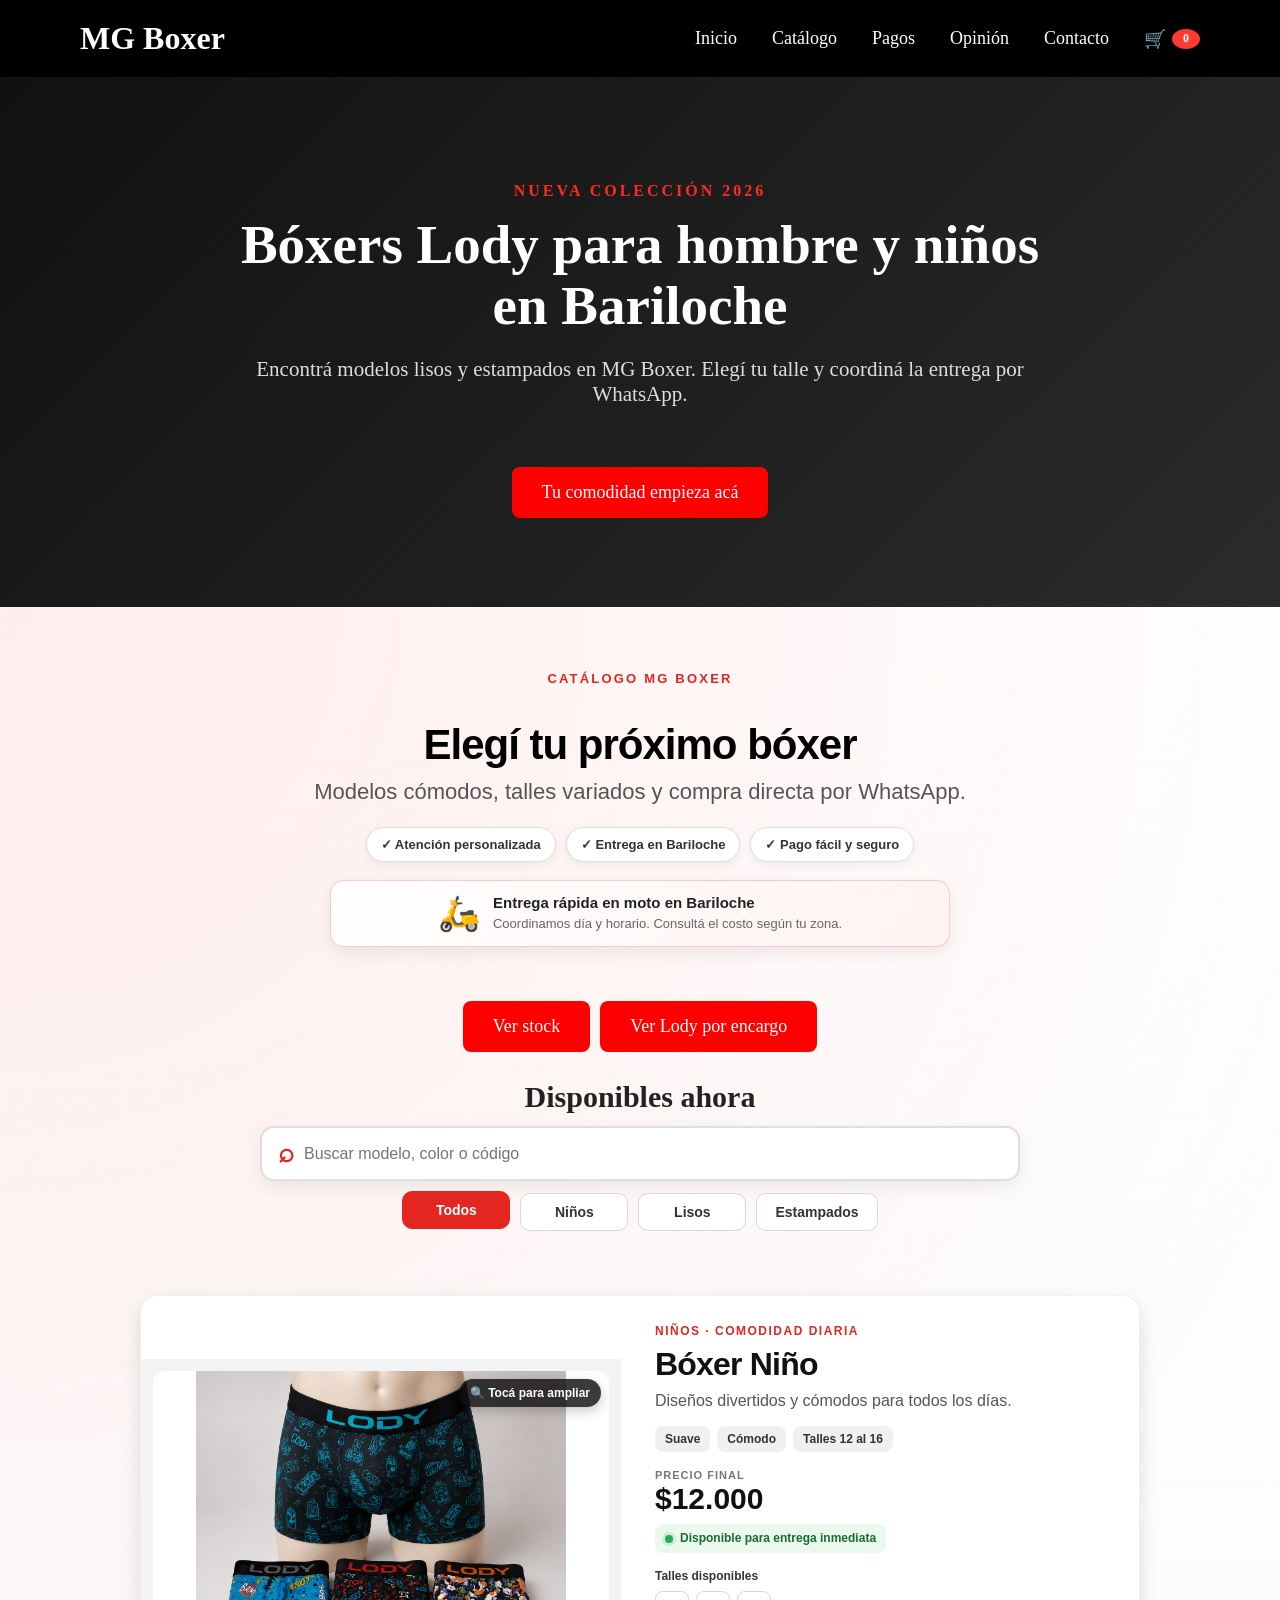
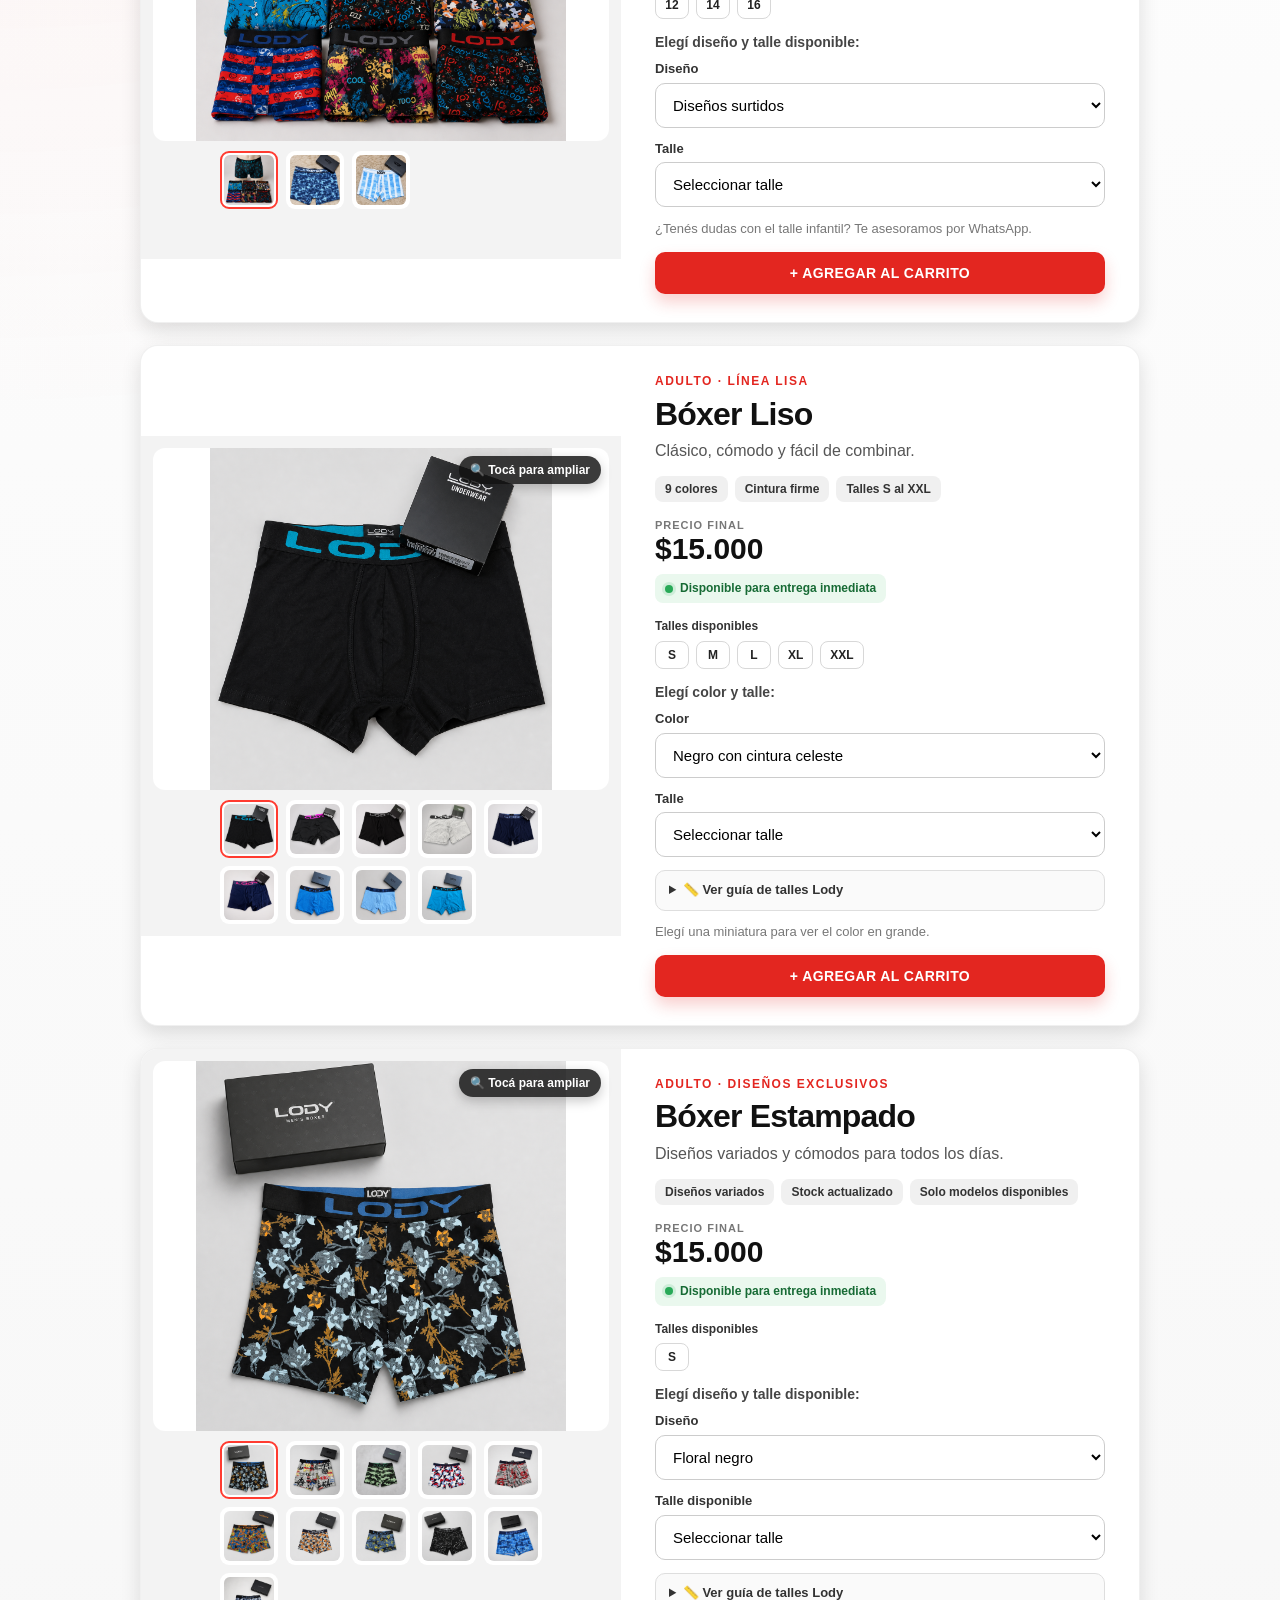
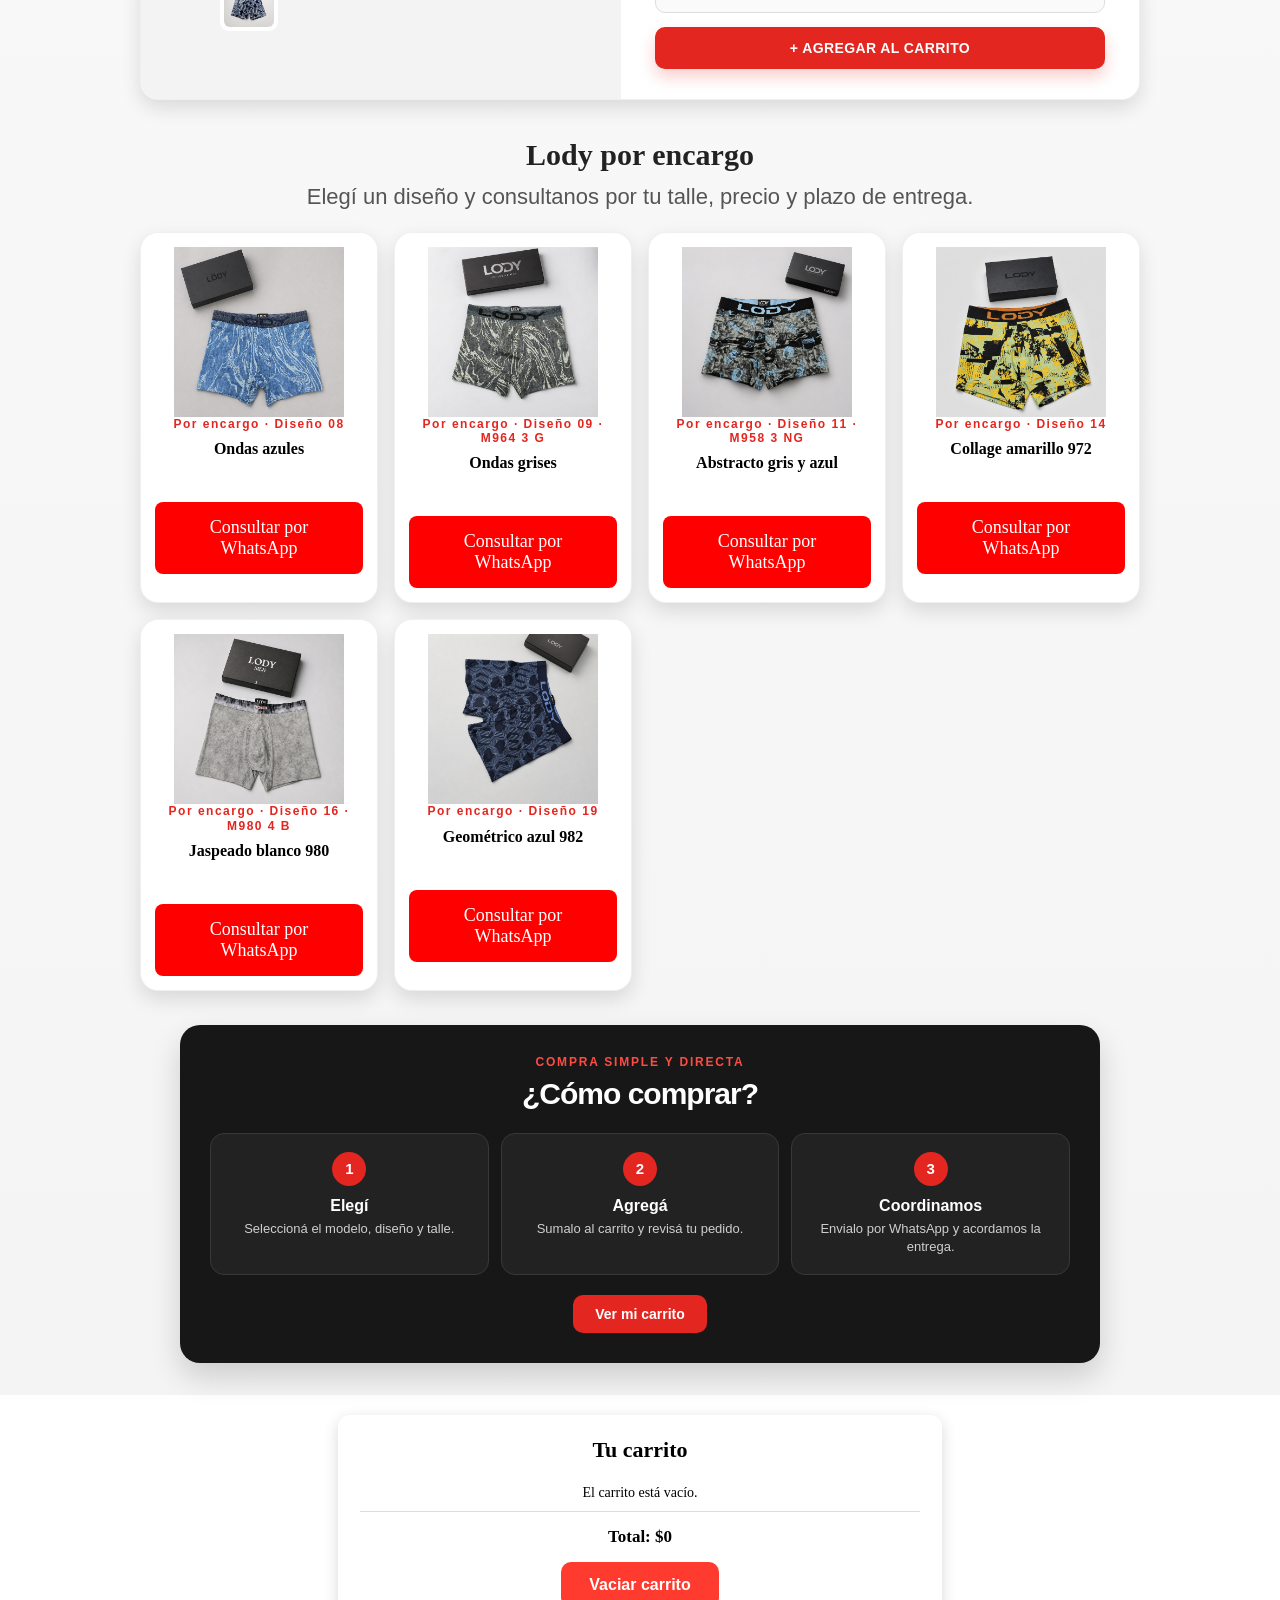
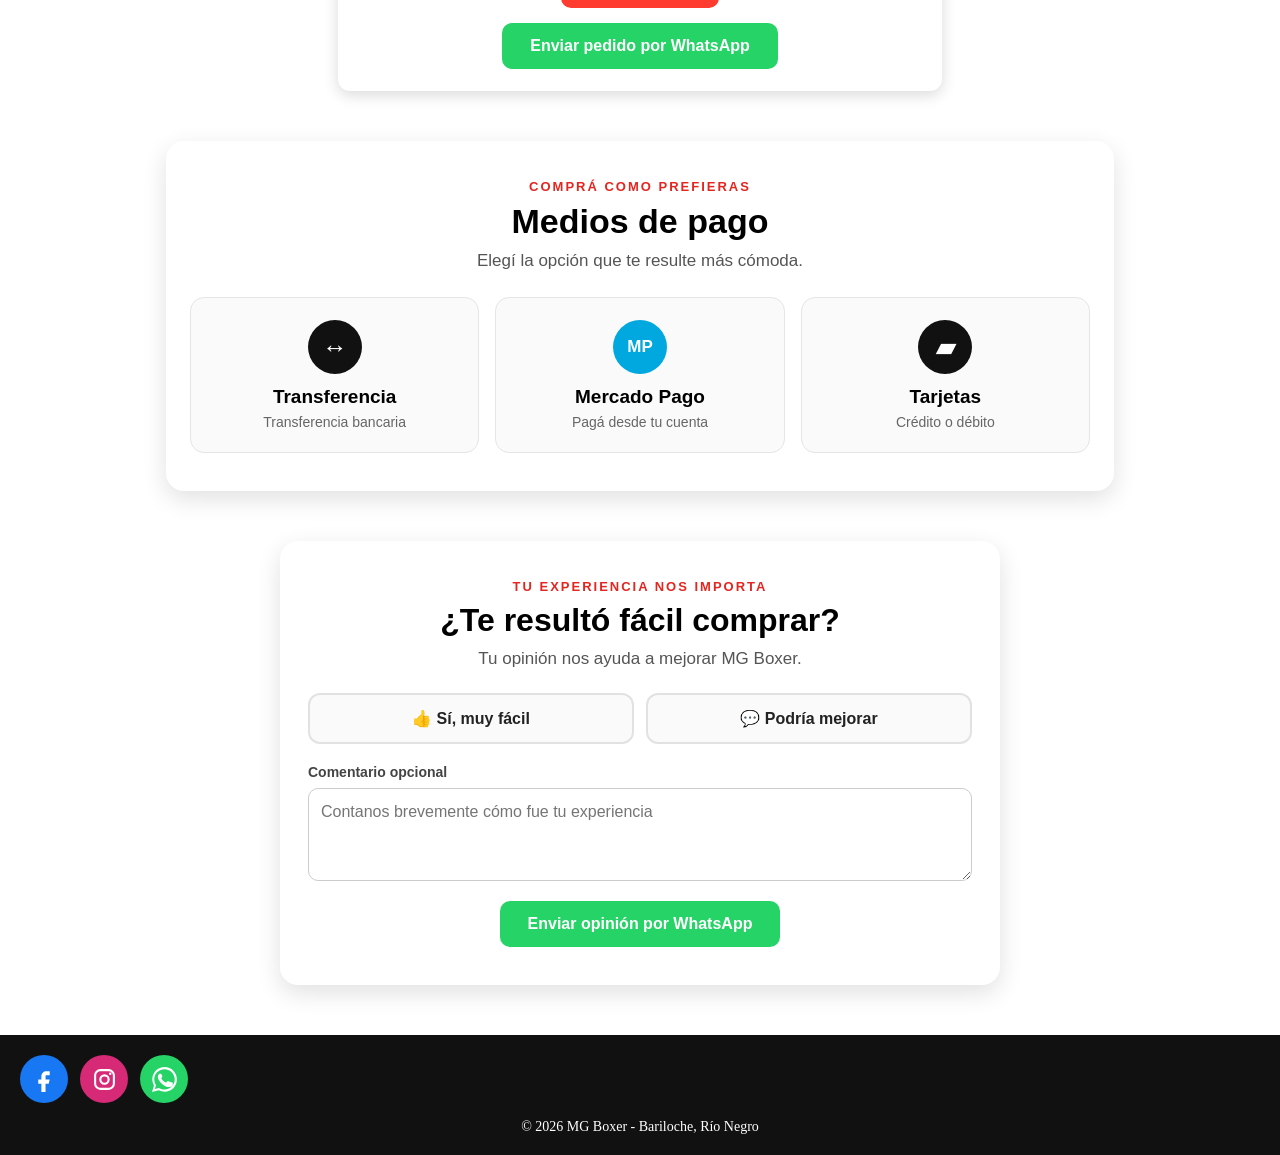
==== commit f520c56e: "Mostrar completas las fotos de Lody por encargo" ====
--- a/index.html
+++ b/index.html
@@ -3,48 +3,48 @@
 
 <head>
     <meta charset="UTF-8">
-    <meta name="viewport" content="width=device-width, initial-scale=1.0">
-    <title>MG Boxer Bariloche | Bóxers Lody para hombre y niños</title>
-    <meta name="description" content="Comprá bóxers Lody para hombre y niños en MG Boxer Bariloche. Modelos lisos y estampados, talles variados, atención personalizada y pedidos por WhatsApp.">
-    <meta name="robots" content="index, follow">
-    <link rel="canonical" href="https://pelusero1003.github.io/mg-boxer/">
-
-    <meta property="og:locale" content="es_AR">
-    <meta property="og:type" content="website">
-    <meta property="og:title" content="MG Boxer Bariloche | Bóxers Lody para hombre y niños">
-    <meta property="og:description" content="Bóxers Lody lisos y estampados para hombre y niños, con entrega en Bariloche y pedidos por WhatsApp.">
-    <meta property="og:url" content="https://pelusero1003.github.io/mg-boxer/">
-    <meta property="og:image" content="https://pelusero1003.github.io/mg-boxer/imagenes/Adulto/catalogo/liso/boxer-liso-negro-celeste.png">
-    <meta property="og:image:alt" content="Bóxer Lody de MG Boxer Bariloche">
-    <meta property="og:site_name" content="MG Boxer">
-
-    <meta name="twitter:card" content="summary_large_image">
-    <meta name="twitter:title" content="MG Boxer Bariloche | Bóxers Lody para hombre y niños">
-    <meta name="twitter:description" content="Bóxers Lody lisos y estampados para hombre y niños, con entrega en Bariloche y pedidos por WhatsApp.">
-    <meta name="twitter:image" content="https://pelusero1003.github.io/mg-boxer/imagenes/Adulto/catalogo/liso/boxer-liso-negro-celeste.png">
-    <meta name="twitter:image:alt" content="Bóxer Lody de MG Boxer Bariloche">
-
-    <script type="application/ld+json">
-    {
-        "@context": "https://schema.org",
-        "@type": "OnlineStore",
-        "name": "MG Boxer Bariloche",
-        "alternateName": "MG Boxer",
-        "url": "https://pelusero1003.github.io/mg-boxer/",
-        "description": "Venta de bóxers Lody lisos y estampados para hombre y niños en San Carlos de Bariloche.",
-        "image": "https://pelusero1003.github.io/mg-boxer/imagenes/Adulto/catalogo/liso/boxer-liso-negro-celeste.png",
-        "telephone": "+54 294 432-2149",
-        "areaServed": {
-            "@type": "City",
-            "name": "San Carlos de Bariloche"
-        },
-        "sameAs": [
-            "https://www.facebook.com/profile.php?id=61555936224606",
-            "https://www.instagram.com/mgboxerbariloche/"
-        ]
-    }
-    </script>
-    <link rel="stylesheet" href="style.css?v=20261105-1">
+    <meta name="viewport" content="width=device-width, initial-scale=1.0">
+    <title>MG Boxer Bariloche | Bóxers Lody para hombre y niños</title>
+    <meta name="description" content="Comprá bóxers Lody para hombre y niños en MG Boxer Bariloche. Modelos lisos y estampados, talles variados, atención personalizada y pedidos por WhatsApp.">
+    <meta name="robots" content="index, follow">
+    <link rel="canonical" href="https://pelusero1003.github.io/mg-boxer/">
+
+    <meta property="og:locale" content="es_AR">
+    <meta property="og:type" content="website">
+    <meta property="og:title" content="MG Boxer Bariloche | Bóxers Lody para hombre y niños">
+    <meta property="og:description" content="Bóxers Lody lisos y estampados para hombre y niños, con entrega en Bariloche y pedidos por WhatsApp.">
+    <meta property="og:url" content="https://pelusero1003.github.io/mg-boxer/">
+    <meta property="og:image" content="https://pelusero1003.github.io/mg-boxer/imagenes/Adulto/catalogo/liso/boxer-liso-negro-celeste.png">
+    <meta property="og:image:alt" content="Bóxer Lody de MG Boxer Bariloche">
+    <meta property="og:site_name" content="MG Boxer">
+
+    <meta name="twitter:card" content="summary_large_image">
+    <meta name="twitter:title" content="MG Boxer Bariloche | Bóxers Lody para hombre y niños">
+    <meta name="twitter:description" content="Bóxers Lody lisos y estampados para hombre y niños, con entrega en Bariloche y pedidos por WhatsApp.">
+    <meta name="twitter:image" content="https://pelusero1003.github.io/mg-boxer/imagenes/Adulto/catalogo/liso/boxer-liso-negro-celeste.png">
+    <meta name="twitter:image:alt" content="Bóxer Lody de MG Boxer Bariloche">
+
+    <script type="application/ld+json">
+    {
+        "@context": "https://schema.org",
+        "@type": "OnlineStore",
+        "name": "MG Boxer Bariloche",
+        "alternateName": "MG Boxer",
+        "url": "https://pelusero1003.github.io/mg-boxer/",
+        "description": "Venta de bóxers Lody lisos y estampados para hombre y niños en San Carlos de Bariloche.",
+        "image": "https://pelusero1003.github.io/mg-boxer/imagenes/Adulto/catalogo/liso/boxer-liso-negro-celeste.png",
+        "telephone": "+54 294 432-2149",
+        "areaServed": {
+            "@type": "City",
+            "name": "San Carlos de Bariloche"
+        },
+        "sameAs": [
+            "https://www.facebook.com/profile.php?id=61555936224606",
+            "https://www.instagram.com/mgboxerbariloche/"
+        ]
+    }
+    </script>
+    <link rel="stylesheet" href="style.css?v=20261105-2">
 </head>
 
 <body>
@@ -56,11 +56,11 @@
         </div>
 
         <nav>
-            <a href="#inicio">Inicio</a>
-            <a href="#catalogo">Catálogo</a>
-            <a href="#medios-pago">Pagos</a>
-            <a href="#opinion">Opinión</a>
-            <a href="#contacto">Contacto</a>
+            <a href="#inicio">Inicio</a>
+            <a href="#catalogo">Catálogo</a>
+            <a href="#medios-pago">Pagos</a>
+            <a href="#opinion">Opinión</a>
+            <a href="#contacto">Contacto</a>
 
             <a href="#carrito" class="carrito-menu">
                 🛒 <span id="contador">0</span>
@@ -80,17 +80,17 @@
                 NUEVA COLECCIÓN 2026
             </p>
 
-            <h1>
-                Bóxers Lody para hombre y niños en Bariloche
-            </h1>
-
-            <p class="hero-texto">
-                Encontrá modelos lisos y estampados en MG Boxer. Elegí tu talle y coordiná la entrega por WhatsApp.
-            </p>
-
-            <a class="boton-principal" href="#catalogo">
-                Tu comodidad empieza acá
-            </a>
+            <h1>
+                Bóxers Lody para hombre y niños en Bariloche
+            </h1>
+
+            <p class="hero-texto">
+                Encontrá modelos lisos y estampados en MG Boxer. Elegí tu talle y coordiná la entrega por WhatsApp.
+            </p>
+
+            <a class="boton-principal" href="#catalogo">
+                Tu comodidad empieza acá
+            </a>
 
         </div>
 
@@ -99,272 +99,272 @@
 
     <!-- CATÁLOGO -->
 
-    <section class="catalogo" id="catalogo">
-
-        <p class="catalogo-etiqueta">CATÁLOGO MG BOXER</p>
-        <h2>Elegí tu próximo bóxer</h2>
-        <p class="catalogo-texto">Modelos cómodos, talles variados y compra directa por WhatsApp.</p>
-
-        <div class="catalogo-beneficios" aria-label="Beneficios de compra">
-            <span>✓ Atención personalizada</span>
-            <span>✓ Entrega en Bariloche</span>
-            <span>✓ Pago fácil y seguro</span>
-        </div>
-
-        <div class="entrega-moto" aria-label="Entrega rápida en moto">
-            <span class="entrega-moto-icono" aria-hidden="true">🛵</span>
-            <div>
-                <strong>Entrega rápida en moto en Bariloche</strong>
-                <p>Coordinamos día y horario. Consultá el costo según tu zona.</p>
-            </div>
-        </div>
-
-        <nav class="catalogo-accesos" aria-label="Secciones del catálogo">
-            <a class="boton-principal" href="#disponibles">Ver stock</a>
-            <a class="boton-principal" href="#por-encargo" hidden>Ver Lody por encargo</a>
-        </nav>
-
-        <section id="disponibles" class="catalogo-seccion" aria-labelledby="titulo-disponibles">
-        <h3 id="titulo-disponibles" class="catalogo-titulo">Disponibles ahora</h3>
-
-        <div class="herramientas-catalogo">
-            <label class="buscador-catalogo" for="buscar-producto">
-                <span aria-hidden="true">⌕</span>
-                <input id="buscar-producto" type="search" placeholder="Buscar modelo, color o código" autocomplete="off">
-            </label>
-
-            <div class="filtros-catalogo" role="group" aria-label="Filtrar productos">
-                <button type="button" class="filtro-catalogo activo" data-filtro="todos">Todos</button>
-                <button type="button" class="filtro-catalogo" data-filtro="nino">Niños</button>
-                <button type="button" class="filtro-catalogo" data-filtro="liso">Lisos</button>
-                <button type="button" class="filtro-catalogo" data-filtro="estampado">Estampados</button>
-            </div>
-            <p id="resultado-busqueda" class="resultado-busqueda" aria-live="polite"></p>
-        </div>
-
-        <div class="productos">
-
-            <!-- BÓXER NIÑO -->
-            <article class="card card-liso card-nino" id="boxer-nino" data-categoria="nino">
-                <div class="galeria-producto">
-                    <div class="miniaturas miniaturas-nino" id="miniaturas-nino">
-                        <button type="button" class="miniatura activa" data-diseno="Diseños surtidos" onclick="seleccionarDisenoNino('Diseños surtidos')"><img src="imagenes/Niño/Talle 12/niño.png.png" alt="Diseños surtidos"></button>
-                        <button type="button" class="miniatura" data-diseno="Camuflado azul" onclick="seleccionarDisenoNino('Camuflado azul')"><img src="imagenes/Niño/boxer-nino-camuflado-azul.png" alt="Camuflado azul"></button>
-                        <button type="button" class="miniatura" data-diseno="Rayado celeste" onclick="seleccionarDisenoNino('Rayado celeste')"><img src="imagenes/Niño/boxer-nino-rayado-celeste.png" alt="Rayado celeste"></button>
-                    </div>
-                    <img id="imagen-nino" class="imagen-principal imagen-ampliable" src="imagenes/Niño/Talle 12/niño.png.png" alt="Bóxer niño diseños surtidos" role="button" tabindex="0" aria-label="Ampliar imagen del bóxer para niño" onclick="abrirImagen(this)" onkeydown="manejarTeclaImagen(event, this)">
-                    <span class="pista-ampliar">🔍 Tocá para ampliar</span>
-                </div>
-
-                <div class="producto-info">
-                    <p class="producto-categoria">NIÑOS · COMODIDAD DIARIA</p>
-                    <h3>Bóxer Niño</h3>
-                    <p class="descripcion">Diseños divertidos y cómodos para todos los días.</p>
-
-                    <div class="producto-destacados">
-                        <span>Suave</span>
-                        <span>Cómodo</span>
-                        <span>Talles 12 al 16</span>
-                    </div>
-
-                    <p class="precio"><small>Precio final</small>$12.000</p>
-                    <p class="disponibilidad"><span aria-hidden="true"></span> Disponible para entrega inmediata</p>
-                    <div class="talles-disponibles" aria-label="Talles disponibles">
-                        <strong>Talles disponibles</strong>
-                        <div id="talles-nino-visibles" class="chips-talles"></div>
-                    </div>
-                    <p class="talles">Elegí diseño y talle disponible:</p>
-
-                    <label class="selector-label" for="diseno-nino">Diseño</label>
-                    <select id="diseno-nino" onchange="cambiarDisenoNino()">
-                        <option value="Diseños surtidos">Diseños surtidos</option>
-                        <option value="Camuflado azul">Camuflado azul</option>
-                        <option value="Rayado celeste">Rayado celeste</option>
-                    </select>
-
-                    <label class="selector-label" for="talle-nino">Talle</label>
-                    <select id="talle-nino">
-                        <option value="">Seleccionar talle</option>
-                        <option value="12">12</option>
-                        <option value="14">14</option>
-                        <option value="16">16</option>
-                    </select>
-
-                    <p class="ayuda-talle">¿Tenés dudas con el talle infantil? Te asesoramos por WhatsApp.</p>
-                    <button class="btn-agregar" onclick="agregarProductoNino()">
-                        + AGREGAR AL CARRITO
-                    </button>
-                </div>
-            </article>
-
-            <!-- BÓXER LISO -->
-            <article class="card card-liso" id="boxer-liso" data-categoria="liso">
-                <div class="galeria-producto">
-                    <div class="miniaturas" id="miniaturas-liso">
-                        <button type="button" class="miniatura activa" data-color="Negro con cintura celeste" onclick="seleccionarColorLiso('Negro con cintura celeste')"><img src="imagenes/Adulto/catalogo/liso/boxer-liso-negro-celeste.png" alt="Negro con cintura celeste"></button>
-                        <button type="button" class="miniatura" data-color="Negro con cintura fucsia" onclick="seleccionarColorLiso('Negro con cintura fucsia')"><img src="imagenes/Adulto/catalogo/liso/liso-negro-cintura-fucsia.png" alt="Negro con cintura fucsia"></button>
-                        <button type="button" class="miniatura" data-color="Negro con cintura gris" onclick="seleccionarColorLiso('Negro con cintura gris')"><img src="imagenes/Adulto/catalogo/liso/liso-negro-cintura-gris.png" alt="Negro con cintura gris"></button>
-                        <button type="button" class="miniatura" data-color="Gris claro" onclick="seleccionarColorLiso('Gris claro')"><img src="imagenes/Adulto/catalogo/liso/liso-gris-claro.png" alt="Gris claro"></button>
-                        <button type="button" class="miniatura" data-color="Azul marino" onclick="seleccionarColorLiso('Azul marino')"><img src="imagenes/Adulto/catalogo/liso/liso-azul-marino.png" alt="Azul marino"></button>
-                        <button type="button" class="miniatura" data-color="Azul marino con cintura fucsia" onclick="seleccionarColorLiso('Azul marino con cintura fucsia')"><img src="imagenes/Adulto/catalogo/liso/liso-azul-marino-cintura-fucsia.png" alt="Azul marino con cintura fucsia"></button>
-                        <button type="button" class="miniatura" data-color="Azul intenso" onclick="seleccionarColorLiso('Azul intenso')"><img src="imagenes/Adulto/catalogo/liso/liso-azul-intenso.png" alt="Azul intenso"></button>
-                        <button type="button" class="miniatura" data-color="Celeste" onclick="seleccionarColorLiso('Celeste')"><img src="imagenes/Adulto/catalogo/liso/liso-celeste.png" alt="Celeste"></button>
-                        <button type="button" class="miniatura" data-color="Turquesa" onclick="seleccionarColorLiso('Turquesa')"><img src="imagenes/Adulto/catalogo/liso/liso-turquesa.png" alt="Turquesa"></button>
-                    </div>
-
-                    <img id="imagen-liso" class="imagen-principal imagen-ampliable" src="imagenes/Adulto/catalogo/liso/boxer-liso-negro-celeste.png" alt="Bóxer liso negro con cintura celeste" role="button" tabindex="0" aria-label="Ampliar imagen del bóxer liso" onclick="abrirImagen(this)" onkeydown="manejarTeclaImagen(event, this)">
-                    <span class="pista-ampliar">🔍 Tocá para ampliar</span>
-                </div>
-
-                <div class="producto-info">
-                    <p class="producto-categoria">ADULTO · LÍNEA LISA</p>
-                    <h3>Bóxer Liso</h3>
-                    <p class="descripcion">Clásico, cómodo y fácil de combinar.</p>
-
-                    <div class="producto-destacados">
-                        <span>9 colores</span>
-                        <span>Cintura firme</span>
-                        <span>Talles S al XXL</span>
-                    </div>
-
-                    <p class="precio"><small>Precio final</small>$15.000</p>
-                    <p class="disponibilidad"><span aria-hidden="true"></span> Disponible para entrega inmediata</p>
-                    <div class="talles-disponibles" aria-label="Talles disponibles">
-                        <strong>Talles disponibles</strong>
-                        <div class="chips-talles">
-                            <span>S</span><span>M</span><span>L</span><span>XL</span><span>XXL</span>
-                        </div>
-                    </div>
-                    <p class="talles">Elegí color y talle:</p>
-
-                    <label class="selector-label" for="color-liso">Color</label>
-                    <select id="color-liso" onchange="cambiarColorLiso()">
-                        <option value="Negro con cintura celeste">Negro con cintura celeste</option>
-                        <option value="Negro con cintura fucsia">Negro con cintura fucsia</option>
-                        <option value="Negro con cintura gris">Negro con cintura gris</option>
-                        <option value="Gris claro">Gris claro</option>
-                        <option value="Azul marino">Azul marino</option>
-                        <option value="Azul marino con cintura fucsia">Azul marino con cintura fucsia</option>
-                        <option value="Azul intenso">Azul intenso</option>
-                        <option value="Celeste">Celeste</option>
-                        <option value="Turquesa">Turquesa</option>
-                    </select>
-
-                    <label class="selector-label" for="talle-liso">Talle</label>
-                    <select id="talle-liso">
-                        <option value="">Seleccionar talle</option>
-                        <option value="S">S</option>
-                        <option value="M">M</option>
-                        <option value="L">L</option>
-                        <option value="XL">XL</option>
-                        <option value="XXL">XXL</option>
-                    </select>
-
-                    <details class="guia-talles">
-                        <summary>📏 Ver guía de talles Lody</summary>
-                        <div class="guia-talles-contenido">
-                            <p>Medí la cintura del bóxer apoyado, de lado a lado y sin estirar.</p>
-                            <div class="tabla-talles" role="table" aria-label="Guía de talles Lody para hombre">
-                                <span role="columnheader">Talle</span><span role="columnheader">Media cintura</span>
-                                <strong role="cell">S</strong><span role="cell">35,5 cm</span>
-                                <strong role="cell">M</strong><span role="cell">37,5 cm</span>
-                                <strong role="cell">L</strong><span role="cell">39,5 cm</span>
-                                <strong role="cell">XL</strong><span role="cell">41,5 cm</span>
-                                <strong role="cell">XXL</strong><span role="cell">42,5 cm</span>
-                            </div>
-                            <small>Medidas oficiales de la guía Lody Men.</small>
-                        </div>
-                    </details>
-
-                    <p class="ayuda-talle">Elegí una miniatura para ver el color en grande.</p>
-                    <button class="btn-agregar" onclick="agregarProductoLiso()">+ AGREGAR AL CARRITO</button>
-                </div>
-            </article>
-
-            <!-- BÓXER ESTAMPADO -->
-            <article class="card card-liso card-estampado" id="boxer-estampado" data-categoria="estampado">
-                <div class="galeria-producto">
-                    <div class="miniaturas" id="miniaturas-estampado"></div>
-                    <img id="imagen-estampado" class="imagen-principal imagen-ampliable" src="imagenes/Adulto/catalogo/estampados/01-floral-negro.png" alt="Bóxer estampado floral negro" role="button" tabindex="0" aria-label="Ampliar imagen del bóxer estampado" onclick="abrirImagen(this)" onkeydown="manejarTeclaImagen(event, this)">
-                    <span class="pista-ampliar">🔍 Tocá para ampliar</span>
-                </div>
-
-                <div class="producto-info">
-                    <p class="producto-categoria">ADULTO · DISEÑOS EXCLUSIVOS</p>
-                    <h3>Bóxer Estampado</h3>
-                    <p class="descripcion">Diseños variados y cómodos para todos los días.</p>
-
-                    <div class="producto-destacados">
-                        <span>Diseños variados</span>
-                        <span>Stock actualizado</span>
-                        <span>Solo modelos disponibles</span>
-                    </div>
-
-                    <p class="precio"><small>Precio final</small>$15.000</p>
-                    <p class="disponibilidad"><span aria-hidden="true"></span> Disponible para entrega inmediata</p>
-                    <p id="codigo-estampado" class="codigo-producto" hidden></p>
-                    <div class="talles-disponibles" aria-label="Talles disponibles">
-                        <strong>Talles disponibles</strong>
-                        <div id="talles-estampado-visibles" class="chips-talles"></div>
-                    </div>
-                    <p class="talles">Elegí diseño y talle disponible:</p>
-
-                    <label class="selector-label" for="diseno-estampado">Diseño</label>
-                    <select id="diseno-estampado" onchange="cambiarDisenoEstampado()"></select>
-
-                    <label class="selector-label" for="talle-estampado">Talle disponible</label>
-                    <select id="talle-estampado">
-                        <option value="">Seleccionar talle</option>
-                    </select>
-
-                    <details class="guia-talles">
-                        <summary>📏 Ver guía de talles Lody</summary>
-                        <div class="guia-talles-contenido">
-                            <p>Medí la cintura del bóxer apoyado, de lado a lado y sin estirar.</p>
-                            <div class="tabla-talles" role="table" aria-label="Guía de talles Lody para hombre">
-                                <span role="columnheader">Talle</span><span role="columnheader">Media cintura</span>
-                                <strong role="cell">S</strong><span role="cell">35,5 cm</span>
-                                <strong role="cell">M</strong><span role="cell">37,5 cm</span>
-                                <strong role="cell">L</strong><span role="cell">39,5 cm</span>
-                                <strong role="cell">XL</strong><span role="cell">41,5 cm</span>
-                                <strong role="cell">XXL</strong><span role="cell">42,5 cm</span>
-                            </div>
-                            <small>Medidas oficiales de la guía Lody Men.</small>
-                        </div>
-                    </details>
-
-                    <p id="estado-estampado" class="estado-diseno" aria-live="polite"></p>
-                    <button class="btn-agregar" id="boton-estampado" onclick="agregarProductoEstampado()">+ AGREGAR AL CARRITO</button>
-                </div>
-            </article>
-
-        </div>
-
-        <p id="sin-resultados" class="sin-resultados" hidden>No encontramos ese modelo. Probá con otro nombre, color o código.</p>
-
-        </section>
-
-        <section id="por-encargo" class="catalogo-seccion" aria-labelledby="titulo-por-encargo" hidden>
-            <h3 id="titulo-por-encargo" class="catalogo-titulo">Lody por encargo</h3>
-            <p class="catalogo-texto">Elegí un diseño y consultanos por tu talle, precio y plazo de entrega.</p>
-            <div id="modelos-por-encargo" class="modelos-por-encargo"></div>
-        </section>
-
-        <section class="como-comprar" aria-labelledby="titulo-como-comprar">
-            <p class="como-comprar-etiqueta">COMPRA SIMPLE Y DIRECTA</p>
-            <h2 id="titulo-como-comprar">¿Cómo comprar?</h2>
-            <div class="pasos-compra">
-                <div class="paso-compra"><span>1</span><strong>Elegí</strong><p>Seleccioná el modelo, diseño y talle.</p></div>
-                <div class="paso-compra"><span>2</span><strong>Agregá</strong><p>Sumalo al carrito y revisá tu pedido.</p></div>
-                <div class="paso-compra"><span>3</span><strong>Coordinamos</strong><p>Envialo por WhatsApp y acordamos la entrega.</p></div>
-            </div>
-            <a class="boton-como-comprar" href="#carrito">Ver mi carrito</a>
-        </section>
-
-    </section>
-
-
-    <!-- CARRITO -->
+    <section class="catalogo" id="catalogo">
+
+        <p class="catalogo-etiqueta">CATÁLOGO MG BOXER</p>
+        <h2>Elegí tu próximo bóxer</h2>
+        <p class="catalogo-texto">Modelos cómodos, talles variados y compra directa por WhatsApp.</p>
+
+        <div class="catalogo-beneficios" aria-label="Beneficios de compra">
+            <span>✓ Atención personalizada</span>
+            <span>✓ Entrega en Bariloche</span>
+            <span>✓ Pago fácil y seguro</span>
+        </div>
+
+        <div class="entrega-moto" aria-label="Entrega rápida en moto">
+            <span class="entrega-moto-icono" aria-hidden="true">🛵</span>
+            <div>
+                <strong>Entrega rápida en moto en Bariloche</strong>
+                <p>Coordinamos día y horario. Consultá el costo según tu zona.</p>
+            </div>
+        </div>
+
+        <nav class="catalogo-accesos" aria-label="Secciones del catálogo">
+            <a class="boton-principal" href="#disponibles">Ver stock</a>
+            <a class="boton-principal" href="#por-encargo" hidden>Ver Lody por encargo</a>
+        </nav>
+
+        <section id="disponibles" class="catalogo-seccion" aria-labelledby="titulo-disponibles">
+        <h3 id="titulo-disponibles" class="catalogo-titulo">Disponibles ahora</h3>
+
+        <div class="herramientas-catalogo">
+            <label class="buscador-catalogo" for="buscar-producto">
+                <span aria-hidden="true">⌕</span>
+                <input id="buscar-producto" type="search" placeholder="Buscar modelo, color o código" autocomplete="off">
+            </label>
+
+            <div class="filtros-catalogo" role="group" aria-label="Filtrar productos">
+                <button type="button" class="filtro-catalogo activo" data-filtro="todos">Todos</button>
+                <button type="button" class="filtro-catalogo" data-filtro="nino">Niños</button>
+                <button type="button" class="filtro-catalogo" data-filtro="liso">Lisos</button>
+                <button type="button" class="filtro-catalogo" data-filtro="estampado">Estampados</button>
+            </div>
+            <p id="resultado-busqueda" class="resultado-busqueda" aria-live="polite"></p>
+        </div>
+
+        <div class="productos">
+
+            <!-- BÓXER NIÑO -->
+            <article class="card card-liso card-nino" id="boxer-nino" data-categoria="nino">
+                <div class="galeria-producto">
+                    <div class="miniaturas miniaturas-nino" id="miniaturas-nino">
+                        <button type="button" class="miniatura activa" data-diseno="Diseños surtidos" onclick="seleccionarDisenoNino('Diseños surtidos')"><img src="imagenes/Niño/Talle 12/niño.png.png" alt="Diseños surtidos"></button>
+                        <button type="button" class="miniatura" data-diseno="Camuflado azul" onclick="seleccionarDisenoNino('Camuflado azul')"><img src="imagenes/Niño/boxer-nino-camuflado-azul.png" alt="Camuflado azul"></button>
+                        <button type="button" class="miniatura" data-diseno="Rayado celeste" onclick="seleccionarDisenoNino('Rayado celeste')"><img src="imagenes/Niño/boxer-nino-rayado-celeste.png" alt="Rayado celeste"></button>
+                    </div>
+                    <img id="imagen-nino" class="imagen-principal imagen-ampliable" src="imagenes/Niño/Talle 12/niño.png.png" alt="Bóxer niño diseños surtidos" role="button" tabindex="0" aria-label="Ampliar imagen del bóxer para niño" onclick="abrirImagen(this)" onkeydown="manejarTeclaImagen(event, this)">
+                    <span class="pista-ampliar">🔍 Tocá para ampliar</span>
+                </div>
+
+                <div class="producto-info">
+                    <p class="producto-categoria">NIÑOS · COMODIDAD DIARIA</p>
+                    <h3>Bóxer Niño</h3>
+                    <p class="descripcion">Diseños divertidos y cómodos para todos los días.</p>
+
+                    <div class="producto-destacados">
+                        <span>Suave</span>
+                        <span>Cómodo</span>
+                        <span>Talles 12 al 16</span>
+                    </div>
+
+                    <p class="precio"><small>Precio final</small>$12.000</p>
+                    <p class="disponibilidad"><span aria-hidden="true"></span> Disponible para entrega inmediata</p>
+                    <div class="talles-disponibles" aria-label="Talles disponibles">
+                        <strong>Talles disponibles</strong>
+                        <div id="talles-nino-visibles" class="chips-talles"></div>
+                    </div>
+                    <p class="talles">Elegí diseño y talle disponible:</p>
+
+                    <label class="selector-label" for="diseno-nino">Diseño</label>
+                    <select id="diseno-nino" onchange="cambiarDisenoNino()">
+                        <option value="Diseños surtidos">Diseños surtidos</option>
+                        <option value="Camuflado azul">Camuflado azul</option>
+                        <option value="Rayado celeste">Rayado celeste</option>
+                    </select>
+
+                    <label class="selector-label" for="talle-nino">Talle</label>
+                    <select id="talle-nino">
+                        <option value="">Seleccionar talle</option>
+                        <option value="12">12</option>
+                        <option value="14">14</option>
+                        <option value="16">16</option>
+                    </select>
+
+                    <p class="ayuda-talle">¿Tenés dudas con el talle infantil? Te asesoramos por WhatsApp.</p>
+                    <button class="btn-agregar" onclick="agregarProductoNino()">
+                        + AGREGAR AL CARRITO
+                    </button>
+                </div>
+            </article>
+
+            <!-- BÓXER LISO -->
+            <article class="card card-liso" id="boxer-liso" data-categoria="liso">
+                <div class="galeria-producto">
+                    <div class="miniaturas" id="miniaturas-liso">
+                        <button type="button" class="miniatura activa" data-color="Negro con cintura celeste" onclick="seleccionarColorLiso('Negro con cintura celeste')"><img src="imagenes/Adulto/catalogo/liso/boxer-liso-negro-celeste.png" alt="Negro con cintura celeste"></button>
+                        <button type="button" class="miniatura" data-color="Negro con cintura fucsia" onclick="seleccionarColorLiso('Negro con cintura fucsia')"><img src="imagenes/Adulto/catalogo/liso/liso-negro-cintura-fucsia.png" alt="Negro con cintura fucsia"></button>
+                        <button type="button" class="miniatura" data-color="Negro con cintura gris" onclick="seleccionarColorLiso('Negro con cintura gris')"><img src="imagenes/Adulto/catalogo/liso/liso-negro-cintura-gris.png" alt="Negro con cintura gris"></button>
+                        <button type="button" class="miniatura" data-color="Gris claro" onclick="seleccionarColorLiso('Gris claro')"><img src="imagenes/Adulto/catalogo/liso/liso-gris-claro.png" alt="Gris claro"></button>
+                        <button type="button" class="miniatura" data-color="Azul marino" onclick="seleccionarColorLiso('Azul marino')"><img src="imagenes/Adulto/catalogo/liso/liso-azul-marino.png" alt="Azul marino"></button>
+                        <button type="button" class="miniatura" data-color="Azul marino con cintura fucsia" onclick="seleccionarColorLiso('Azul marino con cintura fucsia')"><img src="imagenes/Adulto/catalogo/liso/liso-azul-marino-cintura-fucsia.png" alt="Azul marino con cintura fucsia"></button>
+                        <button type="button" class="miniatura" data-color="Azul intenso" onclick="seleccionarColorLiso('Azul intenso')"><img src="imagenes/Adulto/catalogo/liso/liso-azul-intenso.png" alt="Azul intenso"></button>
+                        <button type="button" class="miniatura" data-color="Celeste" onclick="seleccionarColorLiso('Celeste')"><img src="imagenes/Adulto/catalogo/liso/liso-celeste.png" alt="Celeste"></button>
+                        <button type="button" class="miniatura" data-color="Turquesa" onclick="seleccionarColorLiso('Turquesa')"><img src="imagenes/Adulto/catalogo/liso/liso-turquesa.png" alt="Turquesa"></button>
+                    </div>
+
+                    <img id="imagen-liso" class="imagen-principal imagen-ampliable" src="imagenes/Adulto/catalogo/liso/boxer-liso-negro-celeste.png" alt="Bóxer liso negro con cintura celeste" role="button" tabindex="0" aria-label="Ampliar imagen del bóxer liso" onclick="abrirImagen(this)" onkeydown="manejarTeclaImagen(event, this)">
+                    <span class="pista-ampliar">🔍 Tocá para ampliar</span>
+                </div>
+
+                <div class="producto-info">
+                    <p class="producto-categoria">ADULTO · LÍNEA LISA</p>
+                    <h3>Bóxer Liso</h3>
+                    <p class="descripcion">Clásico, cómodo y fácil de combinar.</p>
+
+                    <div class="producto-destacados">
+                        <span>9 colores</span>
+                        <span>Cintura firme</span>
+                        <span>Talles S al XXL</span>
+                    </div>
+
+                    <p class="precio"><small>Precio final</small>$15.000</p>
+                    <p class="disponibilidad"><span aria-hidden="true"></span> Disponible para entrega inmediata</p>
+                    <div class="talles-disponibles" aria-label="Talles disponibles">
+                        <strong>Talles disponibles</strong>
+                        <div class="chips-talles">
+                            <span>S</span><span>M</span><span>L</span><span>XL</span><span>XXL</span>
+                        </div>
+                    </div>
+                    <p class="talles">Elegí color y talle:</p>
+
+                    <label class="selector-label" for="color-liso">Color</label>
+                    <select id="color-liso" onchange="cambiarColorLiso()">
+                        <option value="Negro con cintura celeste">Negro con cintura celeste</option>
+                        <option value="Negro con cintura fucsia">Negro con cintura fucsia</option>
+                        <option value="Negro con cintura gris">Negro con cintura gris</option>
+                        <option value="Gris claro">Gris claro</option>
+                        <option value="Azul marino">Azul marino</option>
+                        <option value="Azul marino con cintura fucsia">Azul marino con cintura fucsia</option>
+                        <option value="Azul intenso">Azul intenso</option>
+                        <option value="Celeste">Celeste</option>
+                        <option value="Turquesa">Turquesa</option>
+                    </select>
+
+                    <label class="selector-label" for="talle-liso">Talle</label>
+                    <select id="talle-liso">
+                        <option value="">Seleccionar talle</option>
+                        <option value="S">S</option>
+                        <option value="M">M</option>
+                        <option value="L">L</option>
+                        <option value="XL">XL</option>
+                        <option value="XXL">XXL</option>
+                    </select>
+
+                    <details class="guia-talles">
+                        <summary>📏 Ver guía de talles Lody</summary>
+                        <div class="guia-talles-contenido">
+                            <p>Medí la cintura del bóxer apoyado, de lado a lado y sin estirar.</p>
+                            <div class="tabla-talles" role="table" aria-label="Guía de talles Lody para hombre">
+                                <span role="columnheader">Talle</span><span role="columnheader">Media cintura</span>
+                                <strong role="cell">S</strong><span role="cell">35,5 cm</span>
+                                <strong role="cell">M</strong><span role="cell">37,5 cm</span>
+                                <strong role="cell">L</strong><span role="cell">39,5 cm</span>
+                                <strong role="cell">XL</strong><span role="cell">41,5 cm</span>
+                                <strong role="cell">XXL</strong><span role="cell">42,5 cm</span>
+                            </div>
+                            <small>Medidas oficiales de la guía Lody Men.</small>
+                        </div>
+                    </details>
+
+                    <p class="ayuda-talle">Elegí una miniatura para ver el color en grande.</p>
+                    <button class="btn-agregar" onclick="agregarProductoLiso()">+ AGREGAR AL CARRITO</button>
+                </div>
+            </article>
+
+            <!-- BÓXER ESTAMPADO -->
+            <article class="card card-liso card-estampado" id="boxer-estampado" data-categoria="estampado">
+                <div class="galeria-producto">
+                    <div class="miniaturas" id="miniaturas-estampado"></div>
+                    <img id="imagen-estampado" class="imagen-principal imagen-ampliable" src="imagenes/Adulto/catalogo/estampados/01-floral-negro.png" alt="Bóxer estampado floral negro" role="button" tabindex="0" aria-label="Ampliar imagen del bóxer estampado" onclick="abrirImagen(this)" onkeydown="manejarTeclaImagen(event, this)">
+                    <span class="pista-ampliar">🔍 Tocá para ampliar</span>
+                </div>
+
+                <div class="producto-info">
+                    <p class="producto-categoria">ADULTO · DISEÑOS EXCLUSIVOS</p>
+                    <h3>Bóxer Estampado</h3>
+                    <p class="descripcion">Diseños variados y cómodos para todos los días.</p>
+
+                    <div class="producto-destacados">
+                        <span>Diseños variados</span>
+                        <span>Stock actualizado</span>
+                        <span>Solo modelos disponibles</span>
+                    </div>
+
+                    <p class="precio"><small>Precio final</small>$15.000</p>
+                    <p class="disponibilidad"><span aria-hidden="true"></span> Disponible para entrega inmediata</p>
+                    <p id="codigo-estampado" class="codigo-producto" hidden></p>
+                    <div class="talles-disponibles" aria-label="Talles disponibles">
+                        <strong>Talles disponibles</strong>
+                        <div id="talles-estampado-visibles" class="chips-talles"></div>
+                    </div>
+                    <p class="talles">Elegí diseño y talle disponible:</p>
+
+                    <label class="selector-label" for="diseno-estampado">Diseño</label>
+                    <select id="diseno-estampado" onchange="cambiarDisenoEstampado()"></select>
+
+                    <label class="selector-label" for="talle-estampado">Talle disponible</label>
+                    <select id="talle-estampado">
+                        <option value="">Seleccionar talle</option>
+                    </select>
+
+                    <details class="guia-talles">
+                        <summary>📏 Ver guía de talles Lody</summary>
+                        <div class="guia-talles-contenido">
+                            <p>Medí la cintura del bóxer apoyado, de lado a lado y sin estirar.</p>
+                            <div class="tabla-talles" role="table" aria-label="Guía de talles Lody para hombre">
+                                <span role="columnheader">Talle</span><span role="columnheader">Media cintura</span>
+                                <strong role="cell">S</strong><span role="cell">35,5 cm</span>
+                                <strong role="cell">M</strong><span role="cell">37,5 cm</span>
+                                <strong role="cell">L</strong><span role="cell">39,5 cm</span>
+                                <strong role="cell">XL</strong><span role="cell">41,5 cm</span>
+                                <strong role="cell">XXL</strong><span role="cell">42,5 cm</span>
+                            </div>
+                            <small>Medidas oficiales de la guía Lody Men.</small>
+                        </div>
+                    </details>
+
+                    <p id="estado-estampado" class="estado-diseno" aria-live="polite"></p>
+                    <button class="btn-agregar" id="boton-estampado" onclick="agregarProductoEstampado()">+ AGREGAR AL CARRITO</button>
+                </div>
+            </article>
+
+        </div>
+
+        <p id="sin-resultados" class="sin-resultados" hidden>No encontramos ese modelo. Probá con otro nombre, color o código.</p>
+
+        </section>
+
+        <section id="por-encargo" class="catalogo-seccion" aria-labelledby="titulo-por-encargo" hidden>
+            <h3 id="titulo-por-encargo" class="catalogo-titulo">Lody por encargo</h3>
+            <p class="catalogo-texto">Elegí un diseño y consultanos por tu talle, precio y plazo de entrega.</p>
+            <div id="modelos-por-encargo" class="modelos-por-encargo"></div>
+        </section>
+
+        <section class="como-comprar" aria-labelledby="titulo-como-comprar">
+            <p class="como-comprar-etiqueta">COMPRA SIMPLE Y DIRECTA</p>
+            <h2 id="titulo-como-comprar">¿Cómo comprar?</h2>
+            <div class="pasos-compra">
+                <div class="paso-compra"><span>1</span><strong>Elegí</strong><p>Seleccioná el modelo, diseño y talle.</p></div>
+                <div class="paso-compra"><span>2</span><strong>Agregá</strong><p>Sumalo al carrito y revisá tu pedido.</p></div>
+                <div class="paso-compra"><span>3</span><strong>Coordinamos</strong><p>Envialo por WhatsApp y acordamos la entrega.</p></div>
+            </div>
+            <a class="boton-como-comprar" href="#carrito">Ver mi carrito</a>
+        </section>
+
+    </section>
+
+
+    <!-- CARRITO -->
 
     <section class="carrito" id="carrito">
 
@@ -389,130 +389,130 @@
             Enviar pedido por WhatsApp
         </button>
 
-    </section>
-
-
-    <!-- MEDIOS DE PAGO -->
-
-    <section class="medios-pago" id="medios-pago">
-        <p class="medios-pago-etiqueta">COMPRÁ COMO PREFIERAS</p>
-        <h2>Medios de pago</h2>
-        <p class="medios-pago-texto">Elegí la opción que te resulte más cómoda.</p>
-
-        <div class="opciones-pago">
-            <div class="opcion-pago">
-                <span class="pago-icono" aria-hidden="true">↔</span>
-                <h3>Transferencia</h3>
-                <p>Transferencia bancaria</p>
-            </div>
-
-            <div class="opcion-pago">
-                <span class="pago-icono pago-icono-mp" aria-hidden="true">MP</span>
-                <h3>Mercado Pago</h3>
-                <p>Pagá desde tu cuenta</p>
-            </div>
-
-            <div class="opcion-pago">
-                <span class="pago-icono" aria-hidden="true">▰</span>
-                <h3>Tarjetas</h3>
-                <p>Crédito o débito</p>
-            </div>
-        </div>
-    </section>
-
-
-    <!-- OPINIÓN -->
-
-    <section class="opinion" id="opinion">
-        <p class="opinion-etiqueta">TU EXPERIENCIA NOS IMPORTA</p>
-        <h2>¿Te resultó fácil comprar?</h2>
-        <p class="opinion-texto">Tu opinión nos ayuda a mejorar MG Boxer.</p>
-
-        <div class="opinion-opciones" role="radiogroup" aria-label="¿Te resultó fácil comprar?">
-            <label>
-                <input type="radio" name="experiencia" value="Sí, muy fácil">
-                <span>👍 Sí, muy fácil</span>
-            </label>
-            <label>
-                <input type="radio" name="experiencia" value="Podría mejorar">
-                <span>💬 Podría mejorar</span>
-            </label>
-        </div>
-
-        <label class="opinion-comentario" for="comentario-opinion">Comentario opcional</label>
-        <textarea id="comentario-opinion" rows="3" maxlength="300" placeholder="Contanos brevemente cómo fue tu experiencia"></textarea>
-        <button class="btn-opinion" onclick="enviarOpinion()">Enviar opinión por WhatsApp</button>
-    </section>
-
-
-    <!-- CONTACTO -->
-
-    <footer id="contacto">
-
-        <div class="redes-sociales">
-            <a
-                class="red-social facebook"
-                href="https://www.facebook.com/profile.php?id=61555936224606"
-                target="_blank"
-                rel="noopener noreferrer"
-            >
-                <svg viewBox="0 0 24 24" aria-hidden="true">
-                    <path d="M14 8h3V4h-3c-3 0-5 2-5 5v3H6v4h3v8h4v-8h3l1-4h-4V9c0-.7.3-1 1-1z"/>
-                </svg>
-                <span class="texto-oculto">Facebook</span>
-            </a>
-
-            <a
-                class="red-social instagram"
-                href="https://www.instagram.com/mgboxerbariloche/"
-                target="_blank"
-                rel="noopener noreferrer"
-            >
-                <svg viewBox="0 0 24 24" aria-hidden="true">
-                    <rect x="3" y="3" width="18" height="18" rx="5" ry="5" fill="none" stroke="currentColor" stroke-width="2"/>
-                    <circle cx="12" cy="12" r="4" fill="none" stroke="currentColor" stroke-width="2"/>
-                    <circle cx="17.5" cy="6.5" r="1.2"/>
-                </svg>
-                <span class="texto-oculto">Instagram</span>
-            </a>
-
-            <a
-                class="red-social whatsapp-red"
-                href="https://wa.me/542944322149?text=Hola%20quiero%20consultar%20por%20los%20boxers"
-                target="_blank"
-                rel="noopener noreferrer"
-            >
-                <svg viewBox="0 0 24 24" aria-hidden="true">
-                    <path d="M20.5 3.5A11.8 11.8 0 0 0 12.1 0C5.6 0 .3 5.3.3 11.8c0 2.1.5 4.1 1.6 5.9L0 24l6.5-1.7a12 12 0 0 0 5.6 1.4c6.5 0 11.8-5.3 11.8-11.8 0-3.2-1.2-6.1-3.4-8.4zm-8.4 18.2c-1.8 0-3.6-.5-5.1-1.4l-.4-.2-3.8 1 1-3.7-.2-.4a9.8 9.8 0 1 1 8.5 4.7zm5.4-7.3c-.3-.1-1.7-.8-2-1-.3-.1-.5-.1-.7.2l-.9 1.1c-.2.2-.4.2-.7.1-1.8-.9-3-1.6-4.2-3.7-.3-.5.3-.5.9-1.7.1-.2 0-.4 0-.6l-.9-2c-.2-.5-.5-.4-.7-.4h-.6c-.2 0-.6.1-.9.4-.3.3-1.2 1.2-1.2 2.9s1.2 3.3 1.4 3.5c.2.2 2.4 3.7 5.9 5.2 2.2.9 3.1 1 4.2.8 1.3-.2 2.4-1 2.7-2 .3-1 .3-1.8.2-2-.1-.2-.3-.3-.6-.4z"/>
-                </svg>
-                <span class="texto-oculto">WhatsApp</span>
-            </a>
-        </div>
-
-        <p>
-            © 2026 MG Boxer - Bariloche, Río Negro
-        </p>
-
-    </footer>
-
-
-    <div id="aviso" class="aviso" role="status" aria-live="polite">
-        <span id="aviso-texto"></span>
-        <a href="#carrito">Ver carrito</a>
-    </div>
-
-
-<div id="modal-imagen" class="modal-imagen" role="dialog" aria-modal="true" aria-hidden="true" aria-label="Imagen ampliada del producto" onclick="cerrarImagen(event)">
-    <div class="modal-imagen-contenido">
-        <button type="button" class="cerrar-modal" aria-label="Cerrar imagen ampliada" onclick="cerrarImagen()">×</button>
-        <img id="imagen-modal" src="" alt="">
-        <p id="texto-imagen-modal"></p>
-    </div>
-</div>
-
-<script src="script.js?v=20261105-1"></script>
+    </section>
+
+
+    <!-- MEDIOS DE PAGO -->
+
+    <section class="medios-pago" id="medios-pago">
+        <p class="medios-pago-etiqueta">COMPRÁ COMO PREFIERAS</p>
+        <h2>Medios de pago</h2>
+        <p class="medios-pago-texto">Elegí la opción que te resulte más cómoda.</p>
+
+        <div class="opciones-pago">
+            <div class="opcion-pago">
+                <span class="pago-icono" aria-hidden="true">↔</span>
+                <h3>Transferencia</h3>
+                <p>Transferencia bancaria</p>
+            </div>
+
+            <div class="opcion-pago">
+                <span class="pago-icono pago-icono-mp" aria-hidden="true">MP</span>
+                <h3>Mercado Pago</h3>
+                <p>Pagá desde tu cuenta</p>
+            </div>
+
+            <div class="opcion-pago">
+                <span class="pago-icono" aria-hidden="true">▰</span>
+                <h3>Tarjetas</h3>
+                <p>Crédito o débito</p>
+            </div>
+        </div>
+    </section>
+
+
+    <!-- OPINIÓN -->
+
+    <section class="opinion" id="opinion">
+        <p class="opinion-etiqueta">TU EXPERIENCIA NOS IMPORTA</p>
+        <h2>¿Te resultó fácil comprar?</h2>
+        <p class="opinion-texto">Tu opinión nos ayuda a mejorar MG Boxer.</p>
+
+        <div class="opinion-opciones" role="radiogroup" aria-label="¿Te resultó fácil comprar?">
+            <label>
+                <input type="radio" name="experiencia" value="Sí, muy fácil">
+                <span>👍 Sí, muy fácil</span>
+            </label>
+            <label>
+                <input type="radio" name="experiencia" value="Podría mejorar">
+                <span>💬 Podría mejorar</span>
+            </label>
+        </div>
+
+        <label class="opinion-comentario" for="comentario-opinion">Comentario opcional</label>
+        <textarea id="comentario-opinion" rows="3" maxlength="300" placeholder="Contanos brevemente cómo fue tu experiencia"></textarea>
+        <button class="btn-opinion" onclick="enviarOpinion()">Enviar opinión por WhatsApp</button>
+    </section>
+
+
+    <!-- CONTACTO -->
+
+    <footer id="contacto">
+
+        <div class="redes-sociales">
+            <a
+                class="red-social facebook"
+                href="https://www.facebook.com/profile.php?id=61555936224606"
+                target="_blank"
+                rel="noopener noreferrer"
+            >
+                <svg viewBox="0 0 24 24" aria-hidden="true">
+                    <path d="M14 8h3V4h-3c-3 0-5 2-5 5v3H6v4h3v8h4v-8h3l1-4h-4V9c0-.7.3-1 1-1z"/>
+                </svg>
+                <span class="texto-oculto">Facebook</span>
+            </a>
+
+            <a
+                class="red-social instagram"
+                href="https://www.instagram.com/mgboxerbariloche/"
+                target="_blank"
+                rel="noopener noreferrer"
+            >
+                <svg viewBox="0 0 24 24" aria-hidden="true">
+                    <rect x="3" y="3" width="18" height="18" rx="5" ry="5" fill="none" stroke="currentColor" stroke-width="2"/>
+                    <circle cx="12" cy="12" r="4" fill="none" stroke="currentColor" stroke-width="2"/>
+                    <circle cx="17.5" cy="6.5" r="1.2"/>
+                </svg>
+                <span class="texto-oculto">Instagram</span>
+            </a>
+
+            <a
+                class="red-social whatsapp-red"
+                href="https://wa.me/542944322149?text=Hola%20quiero%20consultar%20por%20los%20boxers"
+                target="_blank"
+                rel="noopener noreferrer"
+            >
+                <svg viewBox="0 0 24 24" aria-hidden="true">
+                    <path d="M20.5 3.5A11.8 11.8 0 0 0 12.1 0C5.6 0 .3 5.3.3 11.8c0 2.1.5 4.1 1.6 5.9L0 24l6.5-1.7a12 12 0 0 0 5.6 1.4c6.5 0 11.8-5.3 11.8-11.8 0-3.2-1.2-6.1-3.4-8.4zm-8.4 18.2c-1.8 0-3.6-.5-5.1-1.4l-.4-.2-3.8 1 1-3.7-.2-.4a9.8 9.8 0 1 1 8.5 4.7zm5.4-7.3c-.3-.1-1.7-.8-2-1-.3-.1-.5-.1-.7.2l-.9 1.1c-.2.2-.4.2-.7.1-1.8-.9-3-1.6-4.2-3.7-.3-.5.3-.5.9-1.7.1-.2 0-.4 0-.6l-.9-2c-.2-.5-.5-.4-.7-.4h-.6c-.2 0-.6.1-.9.4-.3.3-1.2 1.2-1.2 2.9s1.2 3.3 1.4 3.5c.2.2 2.4 3.7 5.9 5.2 2.2.9 3.1 1 4.2.8 1.3-.2 2.4-1 2.7-2 .3-1 .3-1.8.2-2-.1-.2-.3-.3-.6-.4z"/>
+                </svg>
+                <span class="texto-oculto">WhatsApp</span>
+            </a>
+        </div>
+
+        <p>
+            © 2026 MG Boxer - Bariloche, Río Negro
+        </p>
+
+    </footer>
+
+
+    <div id="aviso" class="aviso" role="status" aria-live="polite">
+        <span id="aviso-texto"></span>
+        <a href="#carrito">Ver carrito</a>
+    </div>
+
+
+<div id="modal-imagen" class="modal-imagen" role="dialog" aria-modal="true" aria-hidden="true" aria-label="Imagen ampliada del producto" onclick="cerrarImagen(event)">
+    <div class="modal-imagen-contenido">
+        <button type="button" class="cerrar-modal" aria-label="Cerrar imagen ampliada" onclick="cerrarImagen()">×</button>
+        <img id="imagen-modal" src="" alt="">
+        <p id="texto-imagen-modal"></p>
+    </div>
+</div>
+
+<script src="script.js?v=20261105-1"></script>
 
 </body>
 
-</html>
-
+</html>
+
--- a/style.css
+++ b/style.css
@@ -7,7 +7,7 @@
     background-attachment: fixed;
 }
 
-html{
+html{
     scroll-behavior:smooth;
 }
 
@@ -149,174 +149,174 @@
 
 /* CATÁLOGO */
 
-.catalogo{
-    padding:64px 20px 24px;
-    text-align:center;
-    background:
-        radial-gradient(circle at top left, rgba(255,59,48,.09), transparent 34%),
-        linear-gradient(180deg, #fff 0%, #f4f4f4 100%);
-}
-
-.catalogo-etiqueta{
-    margin:0 0 8px;
-    color:#e32620;
-    font-family:"Segoe UI", Arial, sans-serif;
-    font-size:13px;
-    font-weight:900;
-    letter-spacing:2.2px;
-}
-
-.catalogo h2{
-    font-size:42px;
-    font-family:"Segoe UI", Arial, sans-serif;
-    font-weight:800;
-    letter-spacing:-1px;
-    margin-bottom:10px;
-}
-
-.catalogo-texto{
-    font-size:22px;
-    font-family:"Segoe UI", Arial, sans-serif;
-    font-weight:400;
-    color:#555;
-    margin:0 auto 22px;
-    max-width:680px;
-}
-
-.catalogo-beneficios{
-    display:flex;
-    justify-content:center;
-    flex-wrap:wrap;
-    gap:10px;
-    max-width:900px;
-    margin:0 auto 18px;
-}
-
-.catalogo-beneficios span{
-    padding:9px 14px;
-    border:1px solid #dedede;
-    border-radius:999px;
-    background:white;
-    color:#333;
-    font:700 13px/1.2 "Segoe UI", Arial, sans-serif;
-    box-shadow:0 3px 10px rgba(0,0,0,.06);
-}
-
-.entrega-moto{
-    display:flex;
-    align-items:center;
-    justify-content:center;
-    gap:13px;
-    width:min(620px, calc(100% - 30px));
-    margin:0 auto 20px;
-    padding:13px 18px;
-    box-sizing:border-box;
-    border:1px solid rgba(227,38,32,.22);
-    border-radius:14px;
-    background:linear-gradient(135deg, #fff 0%, #fff3f2 100%);
-    color:#222;
-    text-align:left;
-    box-shadow:0 6px 16px rgba(0,0,0,.07);
-}
-
-.entrega-moto-icono{
-    flex:0 0 auto;
-    font-size:34px;
-    line-height:1;
-}
-
-.entrega-moto strong{
-    display:block;
-    margin-bottom:3px;
-    font:900 15px/1.2 "Segoe UI", Arial, sans-serif;
-}
-
-.entrega-moto p{
-    margin:0;
-    color:#666;
-    font:13px/1.35 "Segoe UI", Arial, sans-serif;
-}
-
-.herramientas-catalogo{
-    width:min(760px, 100%);
-    margin:0 auto 18px;
-}
-
-.buscador-catalogo{
-    display:flex;
-    align-items:center;
-    gap:10px;
-    padding:5px 16px;
-    border:2px solid #dedede;
-    border-radius:14px;
-    background:white;
-    box-shadow:0 6px 18px rgba(0,0,0,.07);
-}
-
-.buscador-catalogo:focus-within{
-    border-color:#e32620;
-    box-shadow:0 0 0 4px rgba(227,38,32,.1);
-}
-
-.buscador-catalogo span{
-    color:#e32620;
-    font:900 27px/1 "Segoe UI", Arial, sans-serif;
-}
-
-.buscador-catalogo input{
-    width:100%;
-    padding:11px 0;
-    border:0;
-    outline:0;
-    background:transparent;
-    color:#222;
-    font:16px/1.2 "Segoe UI", Arial, sans-serif;
-}
-
-.filtros-catalogo{
-    display:flex;
-    justify-content:center;
-    flex-wrap:wrap;
-    gap:10px;
-    margin:12px auto 0;
-}
-
-.filtros-catalogo .filtro-catalogo{
-    min-width:108px;
-    padding:11px 18px;
-    border-radius:10px;
-    border:1px solid #d8d8d8;
-    background:white;
-    color:#333;
-    font:800 14px/1 "Segoe UI", Arial, sans-serif;
-    transition:.2s;
-    box-shadow:none;
-}
-
-.filtros-catalogo .filtro-catalogo:hover,
-.filtros-catalogo .filtro-catalogo.activo{
-    background:#e32620;
-    border-color:#e32620;
-    color:white;
-    transform:translateY(-2px);
-}
-
-.resultado-busqueda{
-    min-height:18px;
-    margin:8px 0 0;
-    color:#666;
-    font:700 12px/1.4 "Segoe UI", Arial, sans-serif;
-}
-
-.productos{
-    display:flex;
-    flex-direction:column;
-    align-items:flex-start;
-    gap:22px;
-    max-width:1000px;
-    margin:0 auto;
-    padding: 20px 40px 10px;
-}
+.catalogo{
+    padding:64px 20px 24px;
+    text-align:center;
+    background:
+        radial-gradient(circle at top left, rgba(255,59,48,.09), transparent 34%),
+        linear-gradient(180deg, #fff 0%, #f4f4f4 100%);
+}
+
+.catalogo-etiqueta{
+    margin:0 0 8px;
+    color:#e32620;
+    font-family:"Segoe UI", Arial, sans-serif;
+    font-size:13px;
+    font-weight:900;
+    letter-spacing:2.2px;
+}
+
+.catalogo h2{
+    font-size:42px;
+    font-family:"Segoe UI", Arial, sans-serif;
+    font-weight:800;
+    letter-spacing:-1px;
+    margin-bottom:10px;
+}
+
+.catalogo-texto{
+    font-size:22px;
+    font-family:"Segoe UI", Arial, sans-serif;
+    font-weight:400;
+    color:#555;
+    margin:0 auto 22px;
+    max-width:680px;
+}
+
+.catalogo-beneficios{
+    display:flex;
+    justify-content:center;
+    flex-wrap:wrap;
+    gap:10px;
+    max-width:900px;
+    margin:0 auto 18px;
+}
+
+.catalogo-beneficios span{
+    padding:9px 14px;
+    border:1px solid #dedede;
+    border-radius:999px;
+    background:white;
+    color:#333;
+    font:700 13px/1.2 "Segoe UI", Arial, sans-serif;
+    box-shadow:0 3px 10px rgba(0,0,0,.06);
+}
+
+.entrega-moto{
+    display:flex;
+    align-items:center;
+    justify-content:center;
+    gap:13px;
+    width:min(620px, calc(100% - 30px));
+    margin:0 auto 20px;
+    padding:13px 18px;
+    box-sizing:border-box;
+    border:1px solid rgba(227,38,32,.22);
+    border-radius:14px;
+    background:linear-gradient(135deg, #fff 0%, #fff3f2 100%);
+    color:#222;
+    text-align:left;
+    box-shadow:0 6px 16px rgba(0,0,0,.07);
+}
+
+.entrega-moto-icono{
+    flex:0 0 auto;
+    font-size:34px;
+    line-height:1;
+}
+
+.entrega-moto strong{
+    display:block;
+    margin-bottom:3px;
+    font:900 15px/1.2 "Segoe UI", Arial, sans-serif;
+}
+
+.entrega-moto p{
+    margin:0;
+    color:#666;
+    font:13px/1.35 "Segoe UI", Arial, sans-serif;
+}
+
+.herramientas-catalogo{
+    width:min(760px, 100%);
+    margin:0 auto 18px;
+}
+
+.buscador-catalogo{
+    display:flex;
+    align-items:center;
+    gap:10px;
+    padding:5px 16px;
+    border:2px solid #dedede;
+    border-radius:14px;
+    background:white;
+    box-shadow:0 6px 18px rgba(0,0,0,.07);
+}
+
+.buscador-catalogo:focus-within{
+    border-color:#e32620;
+    box-shadow:0 0 0 4px rgba(227,38,32,.1);
+}
+
+.buscador-catalogo span{
+    color:#e32620;
+    font:900 27px/1 "Segoe UI", Arial, sans-serif;
+}
+
+.buscador-catalogo input{
+    width:100%;
+    padding:11px 0;
+    border:0;
+    outline:0;
+    background:transparent;
+    color:#222;
+    font:16px/1.2 "Segoe UI", Arial, sans-serif;
+}
+
+.filtros-catalogo{
+    display:flex;
+    justify-content:center;
+    flex-wrap:wrap;
+    gap:10px;
+    margin:12px auto 0;
+}
+
+.filtros-catalogo .filtro-catalogo{
+    min-width:108px;
+    padding:11px 18px;
+    border-radius:10px;
+    border:1px solid #d8d8d8;
+    background:white;
+    color:#333;
+    font:800 14px/1 "Segoe UI", Arial, sans-serif;
+    transition:.2s;
+    box-shadow:none;
+}
+
+.filtros-catalogo .filtro-catalogo:hover,
+.filtros-catalogo .filtro-catalogo.activo{
+    background:#e32620;
+    border-color:#e32620;
+    color:white;
+    transform:translateY(-2px);
+}
+
+.resultado-busqueda{
+    min-height:18px;
+    margin:8px 0 0;
+    color:#666;
+    font:700 12px/1.4 "Segoe UI", Arial, sans-serif;
+}
+
+.productos{
+    display:flex;
+    flex-direction:column;
+    align-items:flex-start;
+    gap:22px;
+    max-width:1000px;
+    margin:0 auto;
+    padding: 20px 40px 10px;
+}
 
 
 .catalogo-accesos{
@@ -351,13 +351,15 @@
     margin:20px auto 0;
 }
 
-.modelo-por-encargo{
+.card.modelo-por-encargo{
+    display:block;
     padding:14px;
 }
 
-.modelo-por-encargo img{
+.card.modelo-por-encargo img{
     width:100%;
     height:170px;
+    min-height:0;
     object-fit:contain;
     display:block;
 }
@@ -368,588 +370,588 @@
 
 /* TARJETAS */
 
-.card{
-    width:100%;
-    background:white;
-    border-radius:18px;
-    overflow:hidden;
-    text-align:center;
-    box-shadow:0 8px 20px rgba(0,0,0,.12);
-    transition:.35s;
-    display:grid;
-    grid-template-columns:320px 1fr;
-    align-items:center;
-    box-sizing:border-box;
-    padding:0;
-    scroll-margin-top:90px;
-    border:1px solid rgba(0,0,0,.06);
-}
-
-.card[hidden]{
-    display:none !important;
-}
-
-.card:hover{
-    transform:translateX(8px);
-    box-shadow:0 15px 30px rgba(0,0,0,.25);
-}
-
-.card img{
-    width:100%;
-    height:100%;
-    min-height:330px;
-    object-fit:cover;
-    object-position:center;
-    display:block;
-    grid-row:1 / span 7;
-    transform:none;
-}
-
-.producto-imagen-simple{
-    position:relative;
-    height:100%;
-    min-height:330px;
-    overflow:hidden;
-    padding:18px;
-    box-sizing:border-box;
-    background:#f3f3f3;
-}
-
-.producto-imagen-simple img{
-    height:100%;
-    min-height:330px;
-    object-fit:contain;
-    border-radius:12px;
-    background:white;
-}
-
-.card-liso{
-    grid-template-columns:480px 1fr;
-}
-
-.galeria-producto{
-    position:relative;
-    height:500px;
-    display:flex;
-    flex-direction:column;
-    gap:10px;
-    padding:12px;
-    box-sizing:border-box;
-    background:#f3f3f3;
-    grid-row:1 / span 8;
-}
-
-.imagen-ampliable{
-    cursor:zoom-in;
-}
-
-.imagen-ampliable:focus-visible{
-    outline:4px solid rgba(227,38,32,.55);
-    outline-offset:-4px;
-}
-
-.pista-ampliar{
-    position:absolute;
-    top:20px;
-    right:20px;
-    z-index:4;
-    padding:8px 11px;
-    border-radius:999px;
-    background:rgba(17,17,17,.82);
-    color:white;
-    font:800 12px/1 "Segoe UI", Arial, sans-serif;
-    pointer-events:none;
-    box-shadow:0 4px 12px rgba(0,0,0,.22);
-}
-
-.modal-imagen{
-    position:fixed;
-    inset:0;
-    z-index:9999;
-    display:none;
-    align-items:center;
-    justify-content:center;
-    padding:22px;
-    box-sizing:border-box;
-    background:rgba(0,0,0,.9);
-}
-
-.modal-imagen.visible{
-    display:flex;
-}
-
-.modal-imagen-contenido{
-    position:relative;
-    width:min(920px, 96vw);
-    max-height:94vh;
-    padding:16px 16px 12px;
-    box-sizing:border-box;
-    border-radius:18px;
-    background:white;
-    box-shadow:0 24px 70px rgba(0,0,0,.55);
-}
-
-.modal-imagen-contenido img{
-    display:block;
-    width:100%;
-    max-height:80vh;
-    object-fit:contain;
-    border-radius:12px;
-    background:#f3f3f3;
-}
-
-.modal-imagen-contenido p{
-    margin:10px 48px 0 6px;
-    color:#333;
-    font:700 14px/1.3 "Segoe UI", Arial, sans-serif;
-}
-
-.cerrar-modal{
-    position:absolute;
-    top:24px;
-    right:24px;
-    z-index:2;
-    width:44px;
-    height:44px;
-    border:0;
-    border-radius:50%;
-    background:#111;
-    color:white;
-    font:400 32px/40px Arial, sans-serif;
-    cursor:pointer;
-    box-shadow:0 4px 14px rgba(0,0,0,.3);
-}
-
-.sin-scroll{
-    overflow:hidden;
-}
-
-.card .imagen-principal{
-    width:100%;
-    height:370px;
-    min-height:0;
-    object-fit:contain;
-    border-radius:12px;
-    background:white;
-    grid-row:auto;
-    order:1;
-}
-
-.miniaturas{
-    display:grid;
-    grid-template-columns:repeat(5, 58px);
-    justify-content:center;
-    gap:8px;
-    overflow:visible;
-    padding:0;
-    order:2;
-}
-
-.card-estampado .galeria-producto{
-    height:650px;
-}
-
-.card .miniatura{
-    width:58px;
-    height:58px;
-    min-width:58px;
-    margin:0;
-    padding:2px;
-    border:2px solid transparent;
-    border-radius:9px;
-    background:white;
-    overflow:hidden;
-    transform:none;
-    position:relative;
-}
-
-.card .miniatura:hover,
-.card .miniatura.activa{
-    border-color:#ff3b30;
-    transform:none;
-}
-
-.card .miniatura img{
-    width:100%;
-    height:100%;
-    min-height:0;
-    object-fit:cover;
-    border-radius:6px;
-    grid-row:auto;
-}
-
-.card .miniatura-agotada img{
-    filter:grayscale(.35) brightness(.55);
-}
-
-.card .miniatura-agotada::before{
-    content:"×";
-    position:absolute;
-    inset:0;
-    z-index:2;
-    display:flex;
-    align-items:center;
-    justify-content:center;
-    color:#ff3b30;
-    font-family:Arial, sans-serif;
-    font-size:46px;
-    font-weight:900;
-    line-height:1;
-    text-shadow:0 1px 2px rgba(0,0,0,.35);
-}
-
-.card .miniatura-agotada::after{
-    content:"VENDIDO";
-    position:absolute;
-    z-index:3;
-    left:2px;
-    right:2px;
-    bottom:2px;
-    padding:2px 1px;
-    border-radius:4px;
-    background:rgba(17,17,17,.88);
-    color:white;
-    font-family:"Segoe UI", Arial, sans-serif;
-    font-size:8px;
-    font-weight:800;
-    letter-spacing:.3px;
-}
-
-.card h3{
-    margin:4px 0 8px;
-    color:#111;
-    font:900 32px/1.05 "Segoe UI", Arial, sans-serif;
-    letter-spacing:-.8px;
-}
-
-.producto-info{
-    padding:28px 34px;
-    text-align:left;
-}
-
-.producto-categoria{
-    margin:0 0 9px;
-    color:#e32620;
-    font:900 12px/1.2 "Segoe UI", Arial, sans-serif;
-    letter-spacing:1.5px;
-}
-
-.descripcion{
-    margin:0 0 14px;
-    padding:0;
-    min-height:0;
-    color:#555;
-    font:16px/1.45 "Segoe UI", Arial, sans-serif;
-}
-
-.producto-destacados{
-    display:flex;
-    flex-wrap:wrap;
-    gap:7px;
-    margin:0 0 18px;
-}
-
-.producto-destacados span{
-    padding:7px 10px;
-    border-radius:8px;
-    background:#f0f0f0;
-    color:#333;
-    font:700 12px/1 "Segoe UI", Arial, sans-serif;
-}
-
-.precio{
-    display:flex;
-    flex-direction:column;
-    gap:3px;
-    margin:8px 0 18px;
-    color:#111;
-    font:900 30px/1 "Segoe UI", Arial, sans-serif;
-}
-
-.precio small{
-    color:#777;
-    font-size:11px;
-    font-weight:800;
-    letter-spacing:1px;
-    text-transform:uppercase;
-}
-
-.disponibilidad{
-    display:flex;
-    align-items:center;
-    gap:7px;
-    width:max-content;
-    max-width:100%;
-    margin:-8px 0 16px;
-    padding:7px 10px;
-    box-sizing:border-box;
-    border-radius:8px;
-    background:#eaf8ee;
-    color:#176b35;
-    font:800 12px/1.25 "Segoe UI", Arial, sans-serif;
-}
-
-.disponibilidad span{
-    width:8px;
-    height:8px;
-    flex:0 0 auto;
-    border-radius:50%;
-    background:#28a957;
-    box-shadow:0 0 0 3px rgba(40,169,87,.14);
-}
-
-.talles{
-    margin:0 0 10px;
-    color:#444;
-    font:800 14px/1.3 "Segoe UI", Arial, sans-serif;
-}
-
-.talles-disponibles{
-    margin:0 0 14px;
-}
-
-.talles-disponibles > strong{
-    display:block;
-    margin-bottom:7px;
-    color:#333;
-    font:800 12px/1.2 "Segoe UI", Arial, sans-serif;
-}
-
-.chips-talles{
-    display:flex;
-    flex-wrap:wrap;
-    gap:7px;
-}
-
-.chips-talles span{
-    min-width:34px;
-    padding:7px 9px;
-    box-sizing:border-box;
-    border:1px solid #d8d8d8;
-    border-radius:8px;
-    background:white;
-    color:#222;
-    text-align:center;
-    font:900 12px/1 "Segoe UI", Arial, sans-serif;
-}
-
-.codigo-producto{
-    width:max-content;
-    margin:-7px 0 12px;
-    padding:7px 10px;
-    border-radius:7px;
-    background:#222;
-    color:white;
-    font:800 12px/1.2 "Segoe UI", Arial, sans-serif;
-}
-
-.sin-resultados{
-    max-width:650px;
-    margin:18px auto 28px;
-    padding:18px;
-    border:1px dashed #bbb;
-    border-radius:12px;
-    background:white;
-    color:#555;
-    font:700 15px/1.4 "Segoe UI", Arial, sans-serif;
-}
-
-.como-comprar{
-    max-width:920px;
-    margin:34px auto 8px;
-    padding:30px;
-    box-sizing:border-box;
-    border-radius:20px;
-    background:#171717;
-    color:white;
-    box-shadow:0 14px 30px rgba(0,0,0,.16);
-}
-
-.como-comprar-etiqueta{
-    margin:0 0 7px;
-    color:#ff4b43;
-    font:900 12px/1.2 "Segoe UI", Arial, sans-serif;
-    letter-spacing:1.8px;
-}
-
-.como-comprar h2{
-    margin:0 0 22px;
-    color:white;
-    font-size:30px;
-}
-
-.pasos-compra{
-    display:grid;
-    grid-template-columns:repeat(3, 1fr);
-    gap:12px;
-}
-
-.paso-compra{
-    padding:18px 15px;
-    border:1px solid #383838;
-    border-radius:14px;
-    background:#222;
-}
-
-.paso-compra span{
-    display:grid;
-    place-items:center;
-    width:34px;
-    height:34px;
-    margin:0 auto 10px;
-    border-radius:50%;
-    background:#e32620;
-    color:white;
-    font:900 15px/1 "Segoe UI", Arial, sans-serif;
-}
-
-.paso-compra strong{
-    display:block;
-    margin-bottom:5px;
-    font:900 16px/1.2 "Segoe UI", Arial, sans-serif;
-}
-
-.paso-compra p{
-    margin:0;
-    color:#cfcfcf;
-    font:13px/1.4 "Segoe UI", Arial, sans-serif;
-}
-
-.boton-como-comprar{
-    display:inline-block;
-    margin-top:20px;
-    padding:12px 22px;
-    border-radius:10px;
-    background:#e32620;
-    color:white;
-    text-decoration:none;
-    font:900 14px/1 "Segoe UI", Arial, sans-serif;
-}
+.card{
+    width:100%;
+    background:white;
+    border-radius:18px;
+    overflow:hidden;
+    text-align:center;
+    box-shadow:0 8px 20px rgba(0,0,0,.12);
+    transition:.35s;
+    display:grid;
+    grid-template-columns:320px 1fr;
+    align-items:center;
+    box-sizing:border-box;
+    padding:0;
+    scroll-margin-top:90px;
+    border:1px solid rgba(0,0,0,.06);
+}
+
+.card[hidden]{
+    display:none !important;
+}
+
+.card:hover{
+    transform:translateX(8px);
+    box-shadow:0 15px 30px rgba(0,0,0,.25);
+}
+
+.card img{
+    width:100%;
+    height:100%;
+    min-height:330px;
+    object-fit:cover;
+    object-position:center;
+    display:block;
+    grid-row:1 / span 7;
+    transform:none;
+}
+
+.producto-imagen-simple{
+    position:relative;
+    height:100%;
+    min-height:330px;
+    overflow:hidden;
+    padding:18px;
+    box-sizing:border-box;
+    background:#f3f3f3;
+}
+
+.producto-imagen-simple img{
+    height:100%;
+    min-height:330px;
+    object-fit:contain;
+    border-radius:12px;
+    background:white;
+}
+
+.card-liso{
+    grid-template-columns:480px 1fr;
+}
+
+.galeria-producto{
+    position:relative;
+    height:500px;
+    display:flex;
+    flex-direction:column;
+    gap:10px;
+    padding:12px;
+    box-sizing:border-box;
+    background:#f3f3f3;
+    grid-row:1 / span 8;
+}
+
+.imagen-ampliable{
+    cursor:zoom-in;
+}
+
+.imagen-ampliable:focus-visible{
+    outline:4px solid rgba(227,38,32,.55);
+    outline-offset:-4px;
+}
+
+.pista-ampliar{
+    position:absolute;
+    top:20px;
+    right:20px;
+    z-index:4;
+    padding:8px 11px;
+    border-radius:999px;
+    background:rgba(17,17,17,.82);
+    color:white;
+    font:800 12px/1 "Segoe UI", Arial, sans-serif;
+    pointer-events:none;
+    box-shadow:0 4px 12px rgba(0,0,0,.22);
+}
+
+.modal-imagen{
+    position:fixed;
+    inset:0;
+    z-index:9999;
+    display:none;
+    align-items:center;
+    justify-content:center;
+    padding:22px;
+    box-sizing:border-box;
+    background:rgba(0,0,0,.9);
+}
+
+.modal-imagen.visible{
+    display:flex;
+}
+
+.modal-imagen-contenido{
+    position:relative;
+    width:min(920px, 96vw);
+    max-height:94vh;
+    padding:16px 16px 12px;
+    box-sizing:border-box;
+    border-radius:18px;
+    background:white;
+    box-shadow:0 24px 70px rgba(0,0,0,.55);
+}
+
+.modal-imagen-contenido img{
+    display:block;
+    width:100%;
+    max-height:80vh;
+    object-fit:contain;
+    border-radius:12px;
+    background:#f3f3f3;
+}
+
+.modal-imagen-contenido p{
+    margin:10px 48px 0 6px;
+    color:#333;
+    font:700 14px/1.3 "Segoe UI", Arial, sans-serif;
+}
+
+.cerrar-modal{
+    position:absolute;
+    top:24px;
+    right:24px;
+    z-index:2;
+    width:44px;
+    height:44px;
+    border:0;
+    border-radius:50%;
+    background:#111;
+    color:white;
+    font:400 32px/40px Arial, sans-serif;
+    cursor:pointer;
+    box-shadow:0 4px 14px rgba(0,0,0,.3);
+}
+
+.sin-scroll{
+    overflow:hidden;
+}
+
+.card .imagen-principal{
+    width:100%;
+    height:370px;
+    min-height:0;
+    object-fit:contain;
+    border-radius:12px;
+    background:white;
+    grid-row:auto;
+    order:1;
+}
+
+.miniaturas{
+    display:grid;
+    grid-template-columns:repeat(5, 58px);
+    justify-content:center;
+    gap:8px;
+    overflow:visible;
+    padding:0;
+    order:2;
+}
+
+.card-estampado .galeria-producto{
+    height:650px;
+}
+
+.card .miniatura{
+    width:58px;
+    height:58px;
+    min-width:58px;
+    margin:0;
+    padding:2px;
+    border:2px solid transparent;
+    border-radius:9px;
+    background:white;
+    overflow:hidden;
+    transform:none;
+    position:relative;
+}
+
+.card .miniatura:hover,
+.card .miniatura.activa{
+    border-color:#ff3b30;
+    transform:none;
+}
+
+.card .miniatura img{
+    width:100%;
+    height:100%;
+    min-height:0;
+    object-fit:cover;
+    border-radius:6px;
+    grid-row:auto;
+}
+
+.card .miniatura-agotada img{
+    filter:grayscale(.35) brightness(.55);
+}
+
+.card .miniatura-agotada::before{
+    content:"×";
+    position:absolute;
+    inset:0;
+    z-index:2;
+    display:flex;
+    align-items:center;
+    justify-content:center;
+    color:#ff3b30;
+    font-family:Arial, sans-serif;
+    font-size:46px;
+    font-weight:900;
+    line-height:1;
+    text-shadow:0 1px 2px rgba(0,0,0,.35);
+}
+
+.card .miniatura-agotada::after{
+    content:"VENDIDO";
+    position:absolute;
+    z-index:3;
+    left:2px;
+    right:2px;
+    bottom:2px;
+    padding:2px 1px;
+    border-radius:4px;
+    background:rgba(17,17,17,.88);
+    color:white;
+    font-family:"Segoe UI", Arial, sans-serif;
+    font-size:8px;
+    font-weight:800;
+    letter-spacing:.3px;
+}
+
+.card h3{
+    margin:4px 0 8px;
+    color:#111;
+    font:900 32px/1.05 "Segoe UI", Arial, sans-serif;
+    letter-spacing:-.8px;
+}
+
+.producto-info{
+    padding:28px 34px;
+    text-align:left;
+}
+
+.producto-categoria{
+    margin:0 0 9px;
+    color:#e32620;
+    font:900 12px/1.2 "Segoe UI", Arial, sans-serif;
+    letter-spacing:1.5px;
+}
+
+.descripcion{
+    margin:0 0 14px;
+    padding:0;
+    min-height:0;
+    color:#555;
+    font:16px/1.45 "Segoe UI", Arial, sans-serif;
+}
+
+.producto-destacados{
+    display:flex;
+    flex-wrap:wrap;
+    gap:7px;
+    margin:0 0 18px;
+}
+
+.producto-destacados span{
+    padding:7px 10px;
+    border-radius:8px;
+    background:#f0f0f0;
+    color:#333;
+    font:700 12px/1 "Segoe UI", Arial, sans-serif;
+}
+
+.precio{
+    display:flex;
+    flex-direction:column;
+    gap:3px;
+    margin:8px 0 18px;
+    color:#111;
+    font:900 30px/1 "Segoe UI", Arial, sans-serif;
+}
+
+.precio small{
+    color:#777;
+    font-size:11px;
+    font-weight:800;
+    letter-spacing:1px;
+    text-transform:uppercase;
+}
+
+.disponibilidad{
+    display:flex;
+    align-items:center;
+    gap:7px;
+    width:max-content;
+    max-width:100%;
+    margin:-8px 0 16px;
+    padding:7px 10px;
+    box-sizing:border-box;
+    border-radius:8px;
+    background:#eaf8ee;
+    color:#176b35;
+    font:800 12px/1.25 "Segoe UI", Arial, sans-serif;
+}
+
+.disponibilidad span{
+    width:8px;
+    height:8px;
+    flex:0 0 auto;
+    border-radius:50%;
+    background:#28a957;
+    box-shadow:0 0 0 3px rgba(40,169,87,.14);
+}
+
+.talles{
+    margin:0 0 10px;
+    color:#444;
+    font:800 14px/1.3 "Segoe UI", Arial, sans-serif;
+}
+
+.talles-disponibles{
+    margin:0 0 14px;
+}
+
+.talles-disponibles > strong{
+    display:block;
+    margin-bottom:7px;
+    color:#333;
+    font:800 12px/1.2 "Segoe UI", Arial, sans-serif;
+}
+
+.chips-talles{
+    display:flex;
+    flex-wrap:wrap;
+    gap:7px;
+}
+
+.chips-talles span{
+    min-width:34px;
+    padding:7px 9px;
+    box-sizing:border-box;
+    border:1px solid #d8d8d8;
+    border-radius:8px;
+    background:white;
+    color:#222;
+    text-align:center;
+    font:900 12px/1 "Segoe UI", Arial, sans-serif;
+}
+
+.codigo-producto{
+    width:max-content;
+    margin:-7px 0 12px;
+    padding:7px 10px;
+    border-radius:7px;
+    background:#222;
+    color:white;
+    font:800 12px/1.2 "Segoe UI", Arial, sans-serif;
+}
+
+.sin-resultados{
+    max-width:650px;
+    margin:18px auto 28px;
+    padding:18px;
+    border:1px dashed #bbb;
+    border-radius:12px;
+    background:white;
+    color:#555;
+    font:700 15px/1.4 "Segoe UI", Arial, sans-serif;
+}
+
+.como-comprar{
+    max-width:920px;
+    margin:34px auto 8px;
+    padding:30px;
+    box-sizing:border-box;
+    border-radius:20px;
+    background:#171717;
+    color:white;
+    box-shadow:0 14px 30px rgba(0,0,0,.16);
+}
+
+.como-comprar-etiqueta{
+    margin:0 0 7px;
+    color:#ff4b43;
+    font:900 12px/1.2 "Segoe UI", Arial, sans-serif;
+    letter-spacing:1.8px;
+}
+
+.como-comprar h2{
+    margin:0 0 22px;
+    color:white;
+    font-size:30px;
+}
+
+.pasos-compra{
+    display:grid;
+    grid-template-columns:repeat(3, 1fr);
+    gap:12px;
+}
+
+.paso-compra{
+    padding:18px 15px;
+    border:1px solid #383838;
+    border-radius:14px;
+    background:#222;
+}
+
+.paso-compra span{
+    display:grid;
+    place-items:center;
+    width:34px;
+    height:34px;
+    margin:0 auto 10px;
+    border-radius:50%;
+    background:#e32620;
+    color:white;
+    font:900 15px/1 "Segoe UI", Arial, sans-serif;
+}
+
+.paso-compra strong{
+    display:block;
+    margin-bottom:5px;
+    font:900 16px/1.2 "Segoe UI", Arial, sans-serif;
+}
+
+.paso-compra p{
+    margin:0;
+    color:#cfcfcf;
+    font:13px/1.4 "Segoe UI", Arial, sans-serif;
+}
+
+.boton-como-comprar{
+    display:inline-block;
+    margin-top:20px;
+    padding:12px 22px;
+    border-radius:10px;
+    background:#e32620;
+    color:white;
+    text-decoration:none;
+    font:900 14px/1 "Segoe UI", Arial, sans-serif;
+}
 
 
 /* SELECTORES */
 
-.card select{
-    display:block;
-    width:100%;
-    max-width:none;
-    margin:6px 0 13px;
-    padding:12px 13px;
-    border:1px solid #ccc;
-    border-radius:10px;
-    background:white;
-    font-size:15px;
-    cursor:pointer;
-}
-
-.card select:focus{
-    outline:3px solid rgba(227,38,32,.16);
-    border-color:#e32620;
-}
-
-.selector-label{
-    display:block;
-    margin-top:8px;
-    color:#333;
-    font:800 13px/1.2 "Segoe UI", Arial, sans-serif;
-}
-
-.ayuda-talle{
-    margin:4px 0 12px;
-    color:#777;
-    font:13px/1.4 "Segoe UI", Arial, sans-serif;
-}
-
-.guia-talles{
-    margin:2px 0 12px;
-    border:1px solid #dedede;
-    border-radius:10px;
-    background:#fafafa;
-    overflow:hidden;
-}
-
-.guia-talles summary{
-    padding:11px 13px;
-    color:#333;
-    font:800 13px/1.25 "Segoe UI", Arial, sans-serif;
-    cursor:pointer;
-    list-style-position:inside;
-}
-
-.guia-talles[open] summary{
-    border-bottom:1px solid #e3e3e3;
-    background:white;
-}
-
-.guia-talles-contenido{
-    padding:12px 13px 13px;
-}
-
-.guia-talles-contenido p{
-    margin:0 0 10px;
-    color:#666;
-    font:12px/1.4 "Segoe UI", Arial, sans-serif;
-}
-
-.tabla-talles{
-    display:grid;
-    grid-template-columns:.8fr 1.4fr;
-    border:1px solid #ddd;
-    border-radius:8px;
-    overflow:hidden;
-    background:white;
-}
-
-.tabla-talles > *{
-    padding:7px 9px;
-    border-bottom:1px solid #ececec;
-    color:#333;
-    font:12px/1.2 "Segoe UI", Arial, sans-serif;
-}
-
-.tabla-talles > :nth-last-child(-n+2){
-    border-bottom:0;
-}
-
-.tabla-talles > :nth-child(odd){
-    border-right:1px solid #ececec;
-}
-
-.tabla-talles > :nth-child(-n+2){
-    background:#222;
-    color:white;
-    font-weight:800;
-}
-
-.guia-talles-contenido small{
-    display:block;
-    margin-top:8px;
-    color:#777;
-    font:11px/1.3 "Segoe UI", Arial, sans-serif;
-}
-
-.card .btn-agregar{
-    display:block;
-    width:100%;
-    margin:14px 0 0;
-    padding:14px 18px;
-    border:0;
-    border-radius:10px;
-    background:#e32620;
-    color:white;
-    font:900 14px/1 "Segoe UI", Arial, sans-serif;
-    letter-spacing:.4px;
-    cursor:pointer;
-    box-shadow:0 8px 16px rgba(227,38,32,.22);
-}
-
-.card .btn-agregar:hover{
-    background:#bd1712;
-    transform:translateY(-1px);
-}
-
-
-/* CARRITO */
+.card select{
+    display:block;
+    width:100%;
+    max-width:none;
+    margin:6px 0 13px;
+    padding:12px 13px;
+    border:1px solid #ccc;
+    border-radius:10px;
+    background:white;
+    font-size:15px;
+    cursor:pointer;
+}
+
+.card select:focus{
+    outline:3px solid rgba(227,38,32,.16);
+    border-color:#e32620;
+}
+
+.selector-label{
+    display:block;
+    margin-top:8px;
+    color:#333;
+    font:800 13px/1.2 "Segoe UI", Arial, sans-serif;
+}
+
+.ayuda-talle{
+    margin:4px 0 12px;
+    color:#777;
+    font:13px/1.4 "Segoe UI", Arial, sans-serif;
+}
+
+.guia-talles{
+    margin:2px 0 12px;
+    border:1px solid #dedede;
+    border-radius:10px;
+    background:#fafafa;
+    overflow:hidden;
+}
+
+.guia-talles summary{
+    padding:11px 13px;
+    color:#333;
+    font:800 13px/1.25 "Segoe UI", Arial, sans-serif;
+    cursor:pointer;
+    list-style-position:inside;
+}
+
+.guia-talles[open] summary{
+    border-bottom:1px solid #e3e3e3;
+    background:white;
+}
+
+.guia-talles-contenido{
+    padding:12px 13px 13px;
+}
+
+.guia-talles-contenido p{
+    margin:0 0 10px;
+    color:#666;
+    font:12px/1.4 "Segoe UI", Arial, sans-serif;
+}
+
+.tabla-talles{
+    display:grid;
+    grid-template-columns:.8fr 1.4fr;
+    border:1px solid #ddd;
+    border-radius:8px;
+    overflow:hidden;
+    background:white;
+}
+
+.tabla-talles > *{
+    padding:7px 9px;
+    border-bottom:1px solid #ececec;
+    color:#333;
+    font:12px/1.2 "Segoe UI", Arial, sans-serif;
+}
+
+.tabla-talles > :nth-last-child(-n+2){
+    border-bottom:0;
+}
+
+.tabla-talles > :nth-child(odd){
+    border-right:1px solid #ececec;
+}
+
+.tabla-talles > :nth-child(-n+2){
+    background:#222;
+    color:white;
+    font-weight:800;
+}
+
+.guia-talles-contenido small{
+    display:block;
+    margin-top:8px;
+    color:#777;
+    font:11px/1.3 "Segoe UI", Arial, sans-serif;
+}
+
+.card .btn-agregar{
+    display:block;
+    width:100%;
+    margin:14px 0 0;
+    padding:14px 18px;
+    border:0;
+    border-radius:10px;
+    background:#e32620;
+    color:white;
+    font:900 14px/1 "Segoe UI", Arial, sans-serif;
+    letter-spacing:.4px;
+    cursor:pointer;
+    box-shadow:0 8px 16px rgba(227,38,32,.22);
+}
+
+.card .btn-agregar:hover{
+    background:#bd1712;
+    transform:translateY(-1px);
+}
+
+
+/* CARRITO */
 
 .carrito{
     width:280px;
@@ -986,403 +988,403 @@
     color:white;
 }
 
-.btn-pedido:hover{
-    background:#1ebe5d;
-}
-
-.carrito{
-    width:560px;
-}
-
-.fila-carrito{
-    display:flex;
-    justify-content:space-between;
-    align-items:center;
-    gap:18px;
-    padding:14px 4px;
-    border-bottom:1px solid #e3e3e3;
-    text-align:left;
-}
-
-.producto-carrito-info{
-    display:flex;
-    flex:1;
-    flex-direction:column;
-    gap:4px;
-    min-width:0;
-    font-size:13px;
-    color:#555;
-}
-
-.producto-carrito-info strong{
-    color:#111;
-    font-size:15px;
-}
-
-.subtotal-carrito{
-    color:#111;
-    font-weight:800;
-}
-
-.controles-carrito{
-    display:flex;
-    align-items:center;
-    gap:7px;
-    flex:none;
-}
-
-.controles-carrito .boton-cantidad{
-    width:32px;
-    height:32px;
-    margin:0;
-    padding:0;
-    border-radius:50%;
-    font-size:18px;
-}
-
-.numero-cantidad{
-    min-width:22px;
-    text-align:center;
-}
-
-.controles-carrito .boton-eliminar{
-    margin:0 0 0 5px;
-    padding:7px 10px;
-    background:#f1f1f1;
-    color:#b51f19;
-    font-size:12px;
-}
-
-.controles-carrito .boton-eliminar:hover{
-    background:#ffe5e3;
-}
-
-
-/* AVISO AL AGREGAR */
-
-.aviso{
-    position:fixed;
-    left:50%;
-    bottom:24px;
-    transform:translate(-50%, 30px);
-    z-index:1000;
-    display:flex;
-    align-items:center;
-    gap:16px;
-    max-width:90%;
-    padding:12px 18px;
-    border-radius:10px;
-    background:#111;
-    color:white;
-    box-shadow:0 8px 24px rgba(0,0,0,.35);
-    opacity:0;
-    pointer-events:none;
-    transition:opacity .25s, transform .25s;
-}
-
-.aviso.visible{
-    opacity:1;
-    transform:translate(-50%, 0);
-    pointer-events:auto;
-}
-
-.aviso a{
-    color:#ff6b61;
-    font-weight:bold;
-    text-decoration:none;
-    white-space:nowrap;
-}
-
-.carrito-menu #contador.salto{
-    animation:salto .4s;
-}
-
-@keyframes salto{
-    40%{ transform:scale(1.5); }
-}
-
-@media (prefers-reduced-motion: reduce){
-    .aviso,
-    .carrito-menu #contador.salto{
-        transition:none;
-        animation:none;
-    }
-}
-
-.estado-diseno{
-    display:none;
-    width:90%;
-    max-width:270px;
-    margin:10px auto 0;
-    color:#7a5600;
-    font-family:"Segoe UI", Arial, sans-serif;
-    font-size:14px;
-    font-weight:700;
-}
-
-.estado-diseno.visible{
-    display:block;
-}
-
-.card .btn-encargo{
-    border:2px solid #c79300;
-    background:white;
-    color:#9a7000;
-}
-
-.card .btn-encargo:hover{
-    background:#fff7d6;
-    color:#765500;
-}
-
-
-/* MEDIOS DE PAGO */
-
-.medios-pago{
-    max-width:900px;
-    margin:20px auto 50px;
-    padding:38px 24px;
-    text-align:center;
-    background:white;
-    border-radius:18px;
-    box-shadow:0 8px 24px rgba(0,0,0,.12);
-}
-
-.medios-pago-etiqueta{
-    margin:0 0 8px;
-    color:#e32620;
-    font-family:"Segoe UI", Arial, sans-serif;
-    font-size:13px;
-    font-weight:800;
-    letter-spacing:2px;
-}
-
-.medios-pago h2{
-    margin:0;
-    font-family:"Segoe UI", Arial, sans-serif;
-    font-size:34px;
-}
-
-.medios-pago-texto{
-    margin:10px 0 26px;
-    color:#555;
-    font-family:"Segoe UI", Arial, sans-serif;
-    font-size:17px;
-}
-
-.opciones-pago{
-    display:grid;
-    grid-template-columns:repeat(3, 1fr);
-    gap:16px;
-}
-
-.opcion-pago{
-    padding:22px 14px;
-    border:1px solid #e5e5e5;
-    border-radius:14px;
-    background:#fafafa;
-}
-
-.pago-icono{
-    width:54px;
-    height:54px;
-    margin:0 auto 12px;
-    display:flex;
-    align-items:center;
-    justify-content:center;
-    border-radius:50%;
-    background:#111;
-    color:white;
-    font-family:"Segoe UI", Arial, sans-serif;
-    font-size:25px;
-    font-weight:800;
-}
-
-.pago-icono-mp{
-    background:#00a8e0;
-    font-size:17px;
-}
-
-.opcion-pago h3{
-    margin:0 0 6px;
-    font-family:"Segoe UI", Arial, sans-serif;
-    font-size:19px;
-}
-
-.opcion-pago p{
-    margin:0;
-    color:#666;
-    font-family:"Segoe UI", Arial, sans-serif;
-    font-size:14px;
-}
-
-
-/* OPINIÓN */
-
-.opinion{
-    max-width:720px;
-    margin:20px auto 50px;
-    padding:38px 28px;
-    box-sizing:border-box;
-    text-align:center;
-    background:white;
-    border-radius:18px;
-    box-shadow:0 8px 24px rgba(0,0,0,.12);
-}
-
-.opinion-etiqueta{
-    margin:0 0 8px;
-    color:#e32620;
-    font-family:"Segoe UI", Arial, sans-serif;
-    font-size:13px;
-    font-weight:800;
-    letter-spacing:2px;
-}
-
-.opinion h2{
-    margin:0;
-    font-family:"Segoe UI", Arial, sans-serif;
-    font-size:32px;
-}
-
-.opinion-texto{
-    margin:10px 0 24px;
-    color:#555;
-    font-family:"Segoe UI", Arial, sans-serif;
-    font-size:17px;
-}
-
-.opinion-opciones{
-    display:grid;
-    grid-template-columns:1fr 1fr;
-    gap:12px;
-    margin-bottom:20px;
-}
-
-.opinion-opciones label{
-    cursor:pointer;
-}
-
-.opinion-opciones input{
-    position:absolute;
-    opacity:0;
-    pointer-events:none;
-}
-
-.opinion-opciones span{
-    display:block;
-    padding:14px 12px;
-    border:2px solid #e2e2e2;
-    border-radius:12px;
-    background:#fafafa;
-    color:#222;
-    font-family:"Segoe UI", Arial, sans-serif;
-    font-size:16px;
-    font-weight:700;
-    transition:.2s;
-}
-
-.opinion-opciones input:focus-visible + span,
-.opinion-opciones input:checked + span{
-    border-color:#ff3b30;
-    background:#fff1f0;
-    color:#b71c1c;
-}
-
-.opinion-comentario{
-    display:block;
-    margin-bottom:8px;
-    text-align:left;
-    color:#444;
-    font-family:"Segoe UI", Arial, sans-serif;
-    font-size:14px;
-    font-weight:700;
-}
-
-.opinion textarea{
-    width:100%;
-    padding:12px;
-    box-sizing:border-box;
-    resize:vertical;
-    border:1px solid #ccc;
-    border-radius:10px;
-    font:16px/1.4 "Segoe UI", Arial, sans-serif;
-}
-
-.btn-opinion{
-    margin-top:16px;
-    background:#25D366;
-}
-
-.btn-opinion:hover{
-    background:#1ebe5d;
-}
-
-
-/* FOOTER */
-
-footer{
-    background:#111;
-    color:white;
-    text-align:center;
-    padding:20px;
-    margin-top:30px;
-}
-
-.redes-sociales{
-    display:flex;
-    justify-content:flex-start;
-    gap:12px;
-    margin-bottom:16px;
-}
-
-.red-social{
-    width:48px;
-    height:48px;
-    display:inline-flex;
-    align-items:center;
-    justify-content:center;
-    border-radius:50%;
-    color:white;
-    text-decoration:none;
-    transition:.3s;
-}
-
-.red-social svg{
-    width:25px;
-    height:25px;
-    fill:currentColor;
-}
-
-.red-social:hover{
-    transform:translateY(-3px);
-}
-
-.facebook{
-    background:#1877f2;
-}
-
-.instagram{
-    background:#d62976;
-}
-
-.whatsapp-red{
-    background:#25D366;
-}
-
-.texto-oculto{
-    position:absolute;
-    width:1px;
-    height:1px;
-    padding:0;
-    margin:-1px;
-    overflow:hidden;
-    clip:rect(0, 0, 0, 0);
-    white-space:nowrap;
-    border:0;
-}
-
-footer p{
+.btn-pedido:hover{
+    background:#1ebe5d;
+}
+
+.carrito{
+    width:560px;
+}
+
+.fila-carrito{
+    display:flex;
+    justify-content:space-between;
+    align-items:center;
+    gap:18px;
+    padding:14px 4px;
+    border-bottom:1px solid #e3e3e3;
+    text-align:left;
+}
+
+.producto-carrito-info{
+    display:flex;
+    flex:1;
+    flex-direction:column;
+    gap:4px;
+    min-width:0;
+    font-size:13px;
+    color:#555;
+}
+
+.producto-carrito-info strong{
+    color:#111;
+    font-size:15px;
+}
+
+.subtotal-carrito{
+    color:#111;
+    font-weight:800;
+}
+
+.controles-carrito{
+    display:flex;
+    align-items:center;
+    gap:7px;
+    flex:none;
+}
+
+.controles-carrito .boton-cantidad{
+    width:32px;
+    height:32px;
+    margin:0;
+    padding:0;
+    border-radius:50%;
+    font-size:18px;
+}
+
+.numero-cantidad{
+    min-width:22px;
+    text-align:center;
+}
+
+.controles-carrito .boton-eliminar{
+    margin:0 0 0 5px;
+    padding:7px 10px;
+    background:#f1f1f1;
+    color:#b51f19;
+    font-size:12px;
+}
+
+.controles-carrito .boton-eliminar:hover{
+    background:#ffe5e3;
+}
+
+
+/* AVISO AL AGREGAR */
+
+.aviso{
+    position:fixed;
+    left:50%;
+    bottom:24px;
+    transform:translate(-50%, 30px);
+    z-index:1000;
+    display:flex;
+    align-items:center;
+    gap:16px;
+    max-width:90%;
+    padding:12px 18px;
+    border-radius:10px;
+    background:#111;
+    color:white;
+    box-shadow:0 8px 24px rgba(0,0,0,.35);
+    opacity:0;
+    pointer-events:none;
+    transition:opacity .25s, transform .25s;
+}
+
+.aviso.visible{
+    opacity:1;
+    transform:translate(-50%, 0);
+    pointer-events:auto;
+}
+
+.aviso a{
+    color:#ff6b61;
+    font-weight:bold;
+    text-decoration:none;
+    white-space:nowrap;
+}
+
+.carrito-menu #contador.salto{
+    animation:salto .4s;
+}
+
+@keyframes salto{
+    40%{ transform:scale(1.5); }
+}
+
+@media (prefers-reduced-motion: reduce){
+    .aviso,
+    .carrito-menu #contador.salto{
+        transition:none;
+        animation:none;
+    }
+}
+
+.estado-diseno{
+    display:none;
+    width:90%;
+    max-width:270px;
+    margin:10px auto 0;
+    color:#7a5600;
+    font-family:"Segoe UI", Arial, sans-serif;
+    font-size:14px;
+    font-weight:700;
+}
+
+.estado-diseno.visible{
+    display:block;
+}
+
+.card .btn-encargo{
+    border:2px solid #c79300;
+    background:white;
+    color:#9a7000;
+}
+
+.card .btn-encargo:hover{
+    background:#fff7d6;
+    color:#765500;
+}
+
+
+/* MEDIOS DE PAGO */
+
+.medios-pago{
+    max-width:900px;
+    margin:20px auto 50px;
+    padding:38px 24px;
+    text-align:center;
+    background:white;
+    border-radius:18px;
+    box-shadow:0 8px 24px rgba(0,0,0,.12);
+}
+
+.medios-pago-etiqueta{
+    margin:0 0 8px;
+    color:#e32620;
+    font-family:"Segoe UI", Arial, sans-serif;
+    font-size:13px;
+    font-weight:800;
+    letter-spacing:2px;
+}
+
+.medios-pago h2{
+    margin:0;
+    font-family:"Segoe UI", Arial, sans-serif;
+    font-size:34px;
+}
+
+.medios-pago-texto{
+    margin:10px 0 26px;
+    color:#555;
+    font-family:"Segoe UI", Arial, sans-serif;
+    font-size:17px;
+}
+
+.opciones-pago{
+    display:grid;
+    grid-template-columns:repeat(3, 1fr);
+    gap:16px;
+}
+
+.opcion-pago{
+    padding:22px 14px;
+    border:1px solid #e5e5e5;
+    border-radius:14px;
+    background:#fafafa;
+}
+
+.pago-icono{
+    width:54px;
+    height:54px;
+    margin:0 auto 12px;
+    display:flex;
+    align-items:center;
+    justify-content:center;
+    border-radius:50%;
+    background:#111;
+    color:white;
+    font-family:"Segoe UI", Arial, sans-serif;
+    font-size:25px;
+    font-weight:800;
+}
+
+.pago-icono-mp{
+    background:#00a8e0;
+    font-size:17px;
+}
+
+.opcion-pago h3{
+    margin:0 0 6px;
+    font-family:"Segoe UI", Arial, sans-serif;
+    font-size:19px;
+}
+
+.opcion-pago p{
+    margin:0;
+    color:#666;
+    font-family:"Segoe UI", Arial, sans-serif;
+    font-size:14px;
+}
+
+
+/* OPINIÓN */
+
+.opinion{
+    max-width:720px;
+    margin:20px auto 50px;
+    padding:38px 28px;
+    box-sizing:border-box;
+    text-align:center;
+    background:white;
+    border-radius:18px;
+    box-shadow:0 8px 24px rgba(0,0,0,.12);
+}
+
+.opinion-etiqueta{
+    margin:0 0 8px;
+    color:#e32620;
+    font-family:"Segoe UI", Arial, sans-serif;
+    font-size:13px;
+    font-weight:800;
+    letter-spacing:2px;
+}
+
+.opinion h2{
+    margin:0;
+    font-family:"Segoe UI", Arial, sans-serif;
+    font-size:32px;
+}
+
+.opinion-texto{
+    margin:10px 0 24px;
+    color:#555;
+    font-family:"Segoe UI", Arial, sans-serif;
+    font-size:17px;
+}
+
+.opinion-opciones{
+    display:grid;
+    grid-template-columns:1fr 1fr;
+    gap:12px;
+    margin-bottom:20px;
+}
+
+.opinion-opciones label{
+    cursor:pointer;
+}
+
+.opinion-opciones input{
+    position:absolute;
+    opacity:0;
+    pointer-events:none;
+}
+
+.opinion-opciones span{
+    display:block;
+    padding:14px 12px;
+    border:2px solid #e2e2e2;
+    border-radius:12px;
+    background:#fafafa;
+    color:#222;
+    font-family:"Segoe UI", Arial, sans-serif;
+    font-size:16px;
+    font-weight:700;
+    transition:.2s;
+}
+
+.opinion-opciones input:focus-visible + span,
+.opinion-opciones input:checked + span{
+    border-color:#ff3b30;
+    background:#fff1f0;
+    color:#b71c1c;
+}
+
+.opinion-comentario{
+    display:block;
+    margin-bottom:8px;
+    text-align:left;
+    color:#444;
+    font-family:"Segoe UI", Arial, sans-serif;
+    font-size:14px;
+    font-weight:700;
+}
+
+.opinion textarea{
+    width:100%;
+    padding:12px;
+    box-sizing:border-box;
+    resize:vertical;
+    border:1px solid #ccc;
+    border-radius:10px;
+    font:16px/1.4 "Segoe UI", Arial, sans-serif;
+}
+
+.btn-opinion{
+    margin-top:16px;
+    background:#25D366;
+}
+
+.btn-opinion:hover{
+    background:#1ebe5d;
+}
+
+
+/* FOOTER */
+
+footer{
+    background:#111;
+    color:white;
+    text-align:center;
+    padding:20px;
+    margin-top:30px;
+}
+
+.redes-sociales{
+    display:flex;
+    justify-content:flex-start;
+    gap:12px;
+    margin-bottom:16px;
+}
+
+.red-social{
+    width:48px;
+    height:48px;
+    display:inline-flex;
+    align-items:center;
+    justify-content:center;
+    border-radius:50%;
+    color:white;
+    text-decoration:none;
+    transition:.3s;
+}
+
+.red-social svg{
+    width:25px;
+    height:25px;
+    fill:currentColor;
+}
+
+.red-social:hover{
+    transform:translateY(-3px);
+}
+
+.facebook{
+    background:#1877f2;
+}
+
+.instagram{
+    background:#d62976;
+}
+
+.whatsapp-red{
+    background:#25D366;
+}
+
+.texto-oculto{
+    position:absolute;
+    width:1px;
+    height:1px;
+    padding:0;
+    margin:-1px;
+    overflow:hidden;
+    clip:rect(0, 0, 0, 0);
+    white-space:nowrap;
+    border:0;
+}
+
+footer p{
     margin:0;
     font-size:14px;
 }
@@ -1390,53 +1392,53 @@
 
 /* CELULAR */
 
-@media(max-width:700px){
-
-    .catalogo{
-        padding:46px 12px 20px;
-    }
-
-    .catalogo h2{
-        font-size:34px;
-    }
-
-    .catalogo-texto{
-        font-size:17px;
-    }
-
-    .catalogo-beneficios{
-        gap:7px;
-    }
-
-    .catalogo-beneficios span{
-        padding:8px 10px;
-        font-size:11px;
-    }
-
-    .filtros-catalogo{
-        display:grid;
-        grid-template-columns:repeat(2, 1fr);
-        gap:6px;
-    }
-
-    .filtros-catalogo .filtro-catalogo{
-        min-width:0;
-        padding:10px 7px;
-        font-size:12px;
-    }
-
-    .buscador-catalogo input{
-        font-size:14px;
-    }
-
-    .como-comprar{
-        margin:24px 3px 8px;
-        padding:24px 16px;
-    }
-
-    .pasos-compra{
-        grid-template-columns:1fr;
-    }
+@media(max-width:700px){
+
+    .catalogo{
+        padding:46px 12px 20px;
+    }
+
+    .catalogo h2{
+        font-size:34px;
+    }
+
+    .catalogo-texto{
+        font-size:17px;
+    }
+
+    .catalogo-beneficios{
+        gap:7px;
+    }
+
+    .catalogo-beneficios span{
+        padding:8px 10px;
+        font-size:11px;
+    }
+
+    .filtros-catalogo{
+        display:grid;
+        grid-template-columns:repeat(2, 1fr);
+        gap:6px;
+    }
+
+    .filtros-catalogo .filtro-catalogo{
+        min-width:0;
+        padding:10px 7px;
+        font-size:12px;
+    }
+
+    .buscador-catalogo input{
+        font-size:14px;
+    }
+
+    .como-comprar{
+        margin:24px 3px 8px;
+        padding:24px 16px;
+    }
+
+    .pasos-compra{
+        grid-template-columns:1fr;
+    }
 
     header{
         padding:15px 20px;
@@ -1470,141 +1472,141 @@
         font-size:18px;
     }
 
-    .productos{
-        padding:25px 15px;
-        align-items:center;
-    }
-
-    .card{
-        width:100%;
-        max-width:300px;
-        display:block;
-        padding:0;
-    }
-
-    .card:hover{
-        transform:translateY(-6px);
-    }
-
-    .card img{
-        height:280px;
-        min-height:0;
-    }
-
-    .producto-imagen-simple{
-        height:280px;
-        min-height:0;
-        padding:10px;
-    }
-
-    .producto-imagen-simple img{
-        height:280px;
-        min-height:0;
-    }
-
-    .pista-ampliar{
-        top:16px;
-        right:16px;
-        font-size:11px;
-    }
-
-    .modal-imagen{
-        padding:10px;
-    }
-
-    .modal-imagen-contenido{
-        width:100%;
-        padding:10px 10px 12px;
-    }
-
-    .modal-imagen-contenido img{
-        max-height:76vh;
-    }
-
-    .cerrar-modal{
-        top:18px;
-        right:18px;
-    }
-
-    .producto-info{
-        padding:24px 20px 26px;
-    }
-
-    .entrega-moto{
-        align-items:flex-start;
-        padding:12px 14px;
-    }
-
-    .entrega-moto-icono{
-        font-size:28px;
-    }
-
-    .card h3{
-        font-size:28px;
-    }
-
-    .precio{
-        font-size:28px;
-    }
-
-    .galeria-producto{
-        height:auto;
-        padding:10px;
-    }
-
-    .card-estampado .galeria-producto{
-        height:auto;
-    }
-
-    .card .imagen-principal{
-        height:260px;
-    }
-
-    .miniaturas{
-        grid-template-columns:repeat(5, 45px);
-        gap:6px;
-    }
-
-    .card .miniatura{
-        width:43px;
-        height:43px;
-        min-width:43px;
-    }
-
-    .card .miniatura img{
-        height:100%;
-    }
-
-    .medios-pago{
-        max-width:82%;
-        padding:30px 20px;
-    }
-
-    .opciones-pago{
-        grid-template-columns:1fr;
-    }
-
-    .opinion{
-        max-width:88%;
-        padding:30px 20px;
-    }
-
-    .opinion-opciones{
-        grid-template-columns:1fr;
-    }
-
-    .carrito{
-        width:auto;
-        max-width:82%;
-    }
-
-    .fila-carrito{
-        align-items:flex-start;
-        flex-direction:column;
-    }
-
-    .controles-carrito{
-        width:100%;
-        justify-content:flex-end;
-    }
-}
+    .productos{
+        padding:25px 15px;
+        align-items:center;
+    }
+
+    .card{
+        width:100%;
+        max-width:300px;
+        display:block;
+        padding:0;
+    }
+
+    .card:hover{
+        transform:translateY(-6px);
+    }
+
+    .card img{
+        height:280px;
+        min-height:0;
+    }
+
+    .producto-imagen-simple{
+        height:280px;
+        min-height:0;
+        padding:10px;
+    }
+
+    .producto-imagen-simple img{
+        height:280px;
+        min-height:0;
+    }
+
+    .pista-ampliar{
+        top:16px;
+        right:16px;
+        font-size:11px;
+    }
+
+    .modal-imagen{
+        padding:10px;
+    }
+
+    .modal-imagen-contenido{
+        width:100%;
+        padding:10px 10px 12px;
+    }
+
+    .modal-imagen-contenido img{
+        max-height:76vh;
+    }
+
+    .cerrar-modal{
+        top:18px;
+        right:18px;
+    }
+
+    .producto-info{
+        padding:24px 20px 26px;
+    }
+
+    .entrega-moto{
+        align-items:flex-start;
+        padding:12px 14px;
+    }
+
+    .entrega-moto-icono{
+        font-size:28px;
+    }
+
+    .card h3{
+        font-size:28px;
+    }
+
+    .precio{
+        font-size:28px;
+    }
+
+    .galeria-producto{
+        height:auto;
+        padding:10px;
+    }
+
+    .card-estampado .galeria-producto{
+        height:auto;
+    }
+
+    .card .imagen-principal{
+        height:260px;
+    }
+
+    .miniaturas{
+        grid-template-columns:repeat(5, 45px);
+        gap:6px;
+    }
+
+    .card .miniatura{
+        width:43px;
+        height:43px;
+        min-width:43px;
+    }
+
+    .card .miniatura img{
+        height:100%;
+    }
+
+    .medios-pago{
+        max-width:82%;
+        padding:30px 20px;
+    }
+
+    .opciones-pago{
+        grid-template-columns:1fr;
+    }
+
+    .opinion{
+        max-width:88%;
+        padding:30px 20px;
+    }
+
+    .opinion-opciones{
+        grid-template-columns:1fr;
+    }
+
+    .carrito{
+        width:auto;
+        max-width:82%;
+    }
+
+    .fila-carrito{
+        align-items:flex-start;
+        flex-direction:column;
+    }
+
+    .controles-carrito{
+        width:100%;
+        justify-content:flex-end;
+    }
+}
